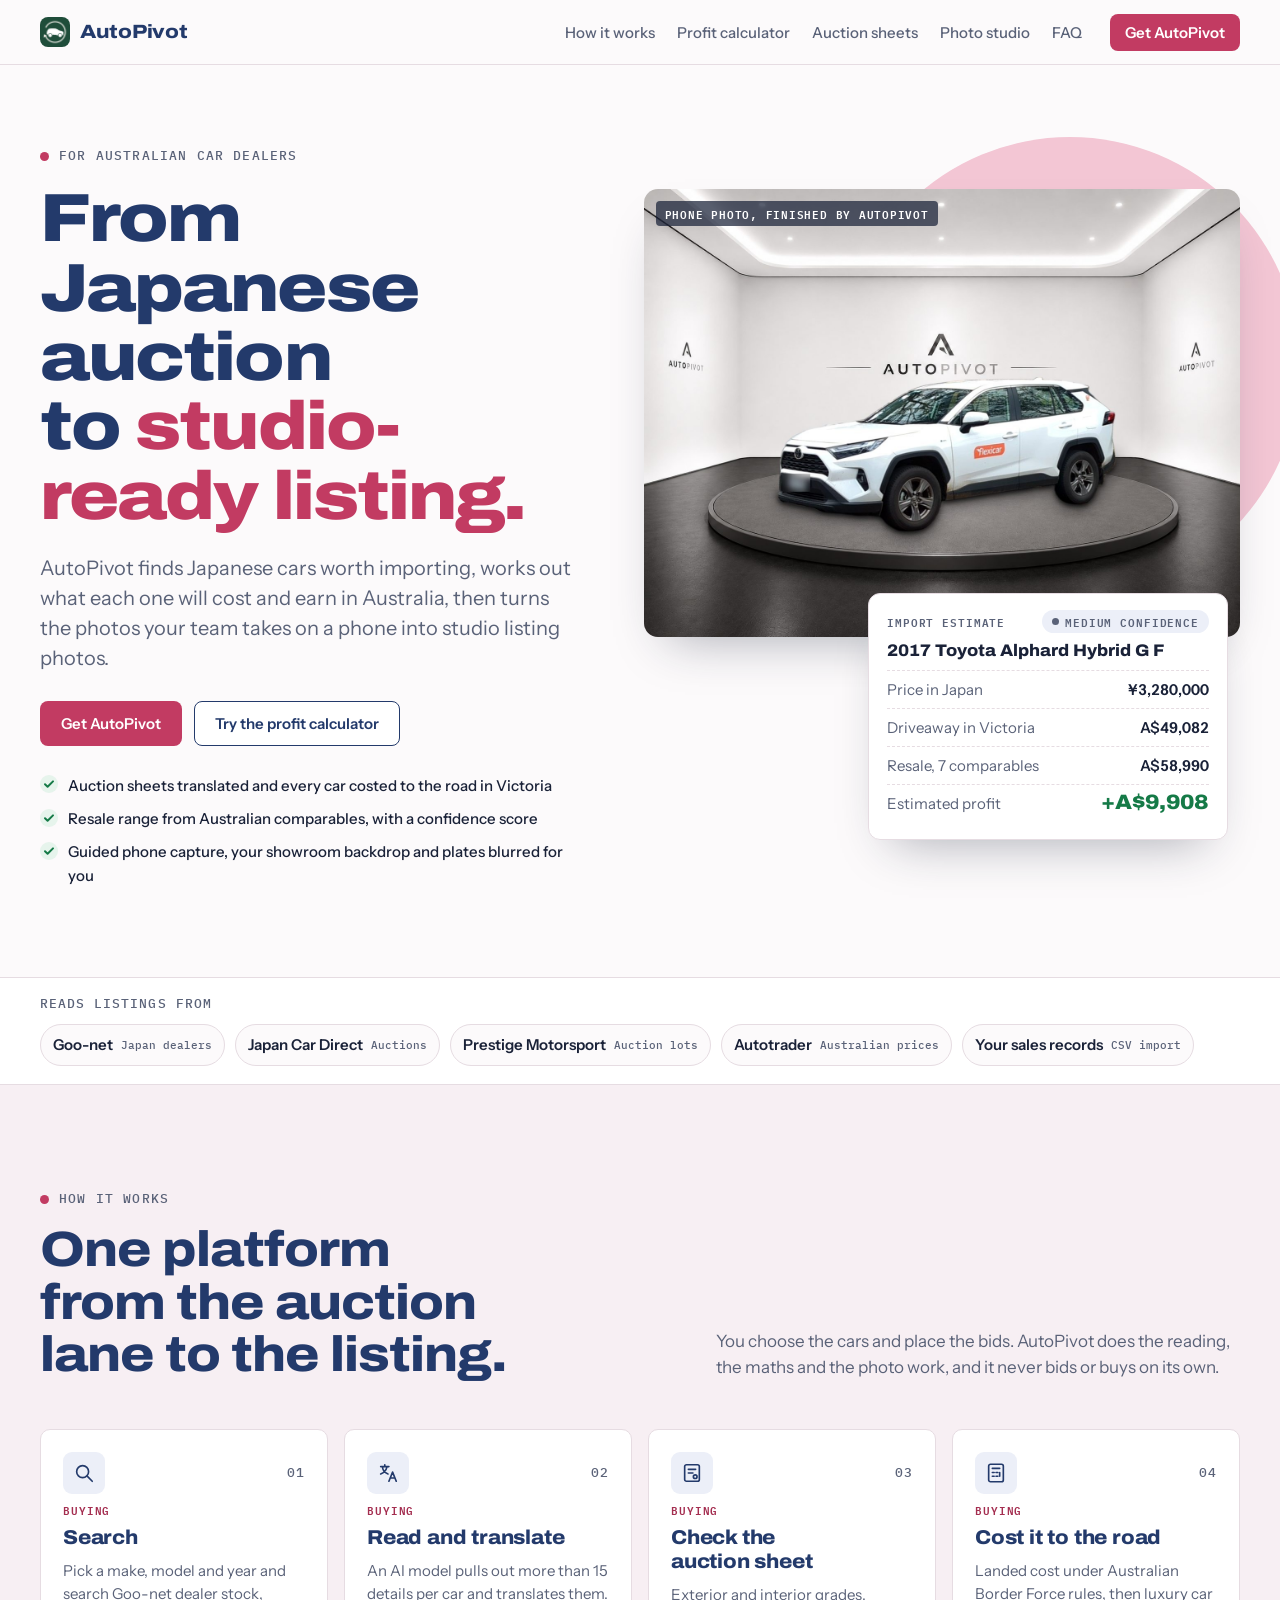
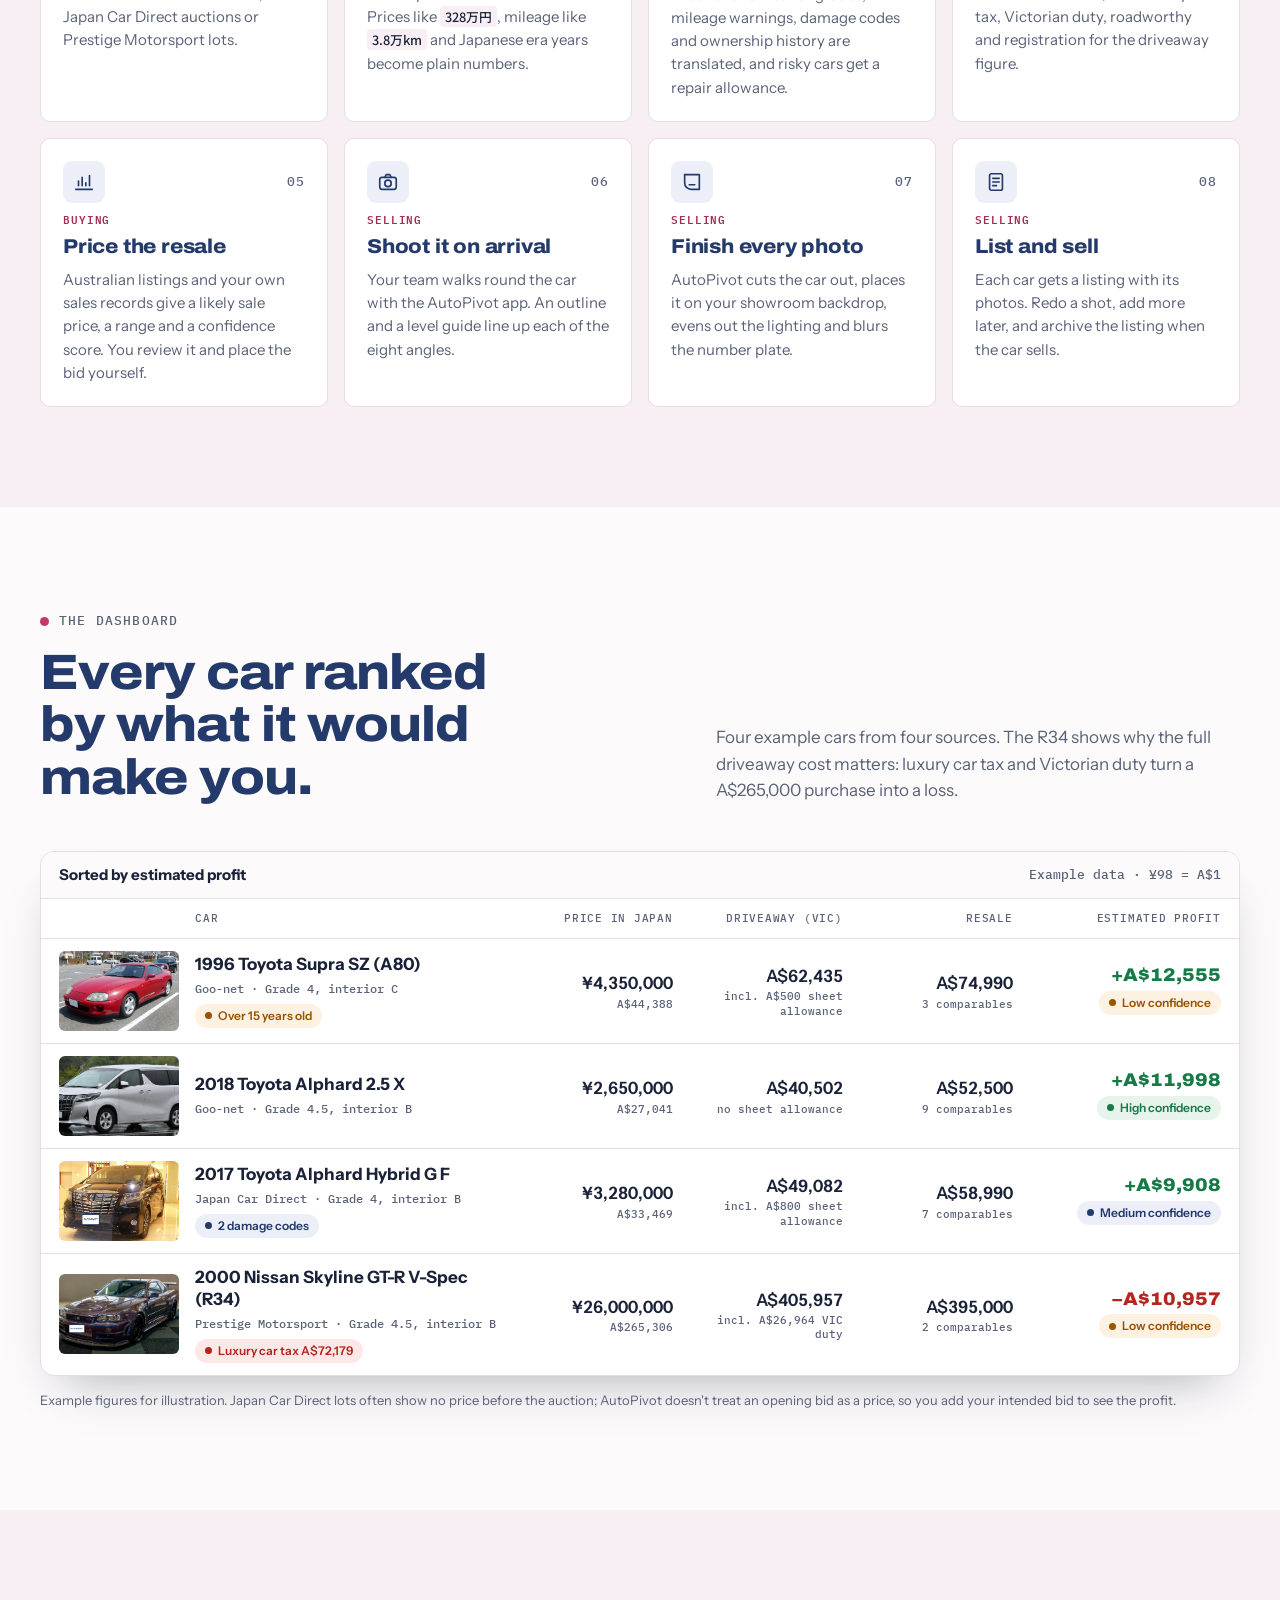
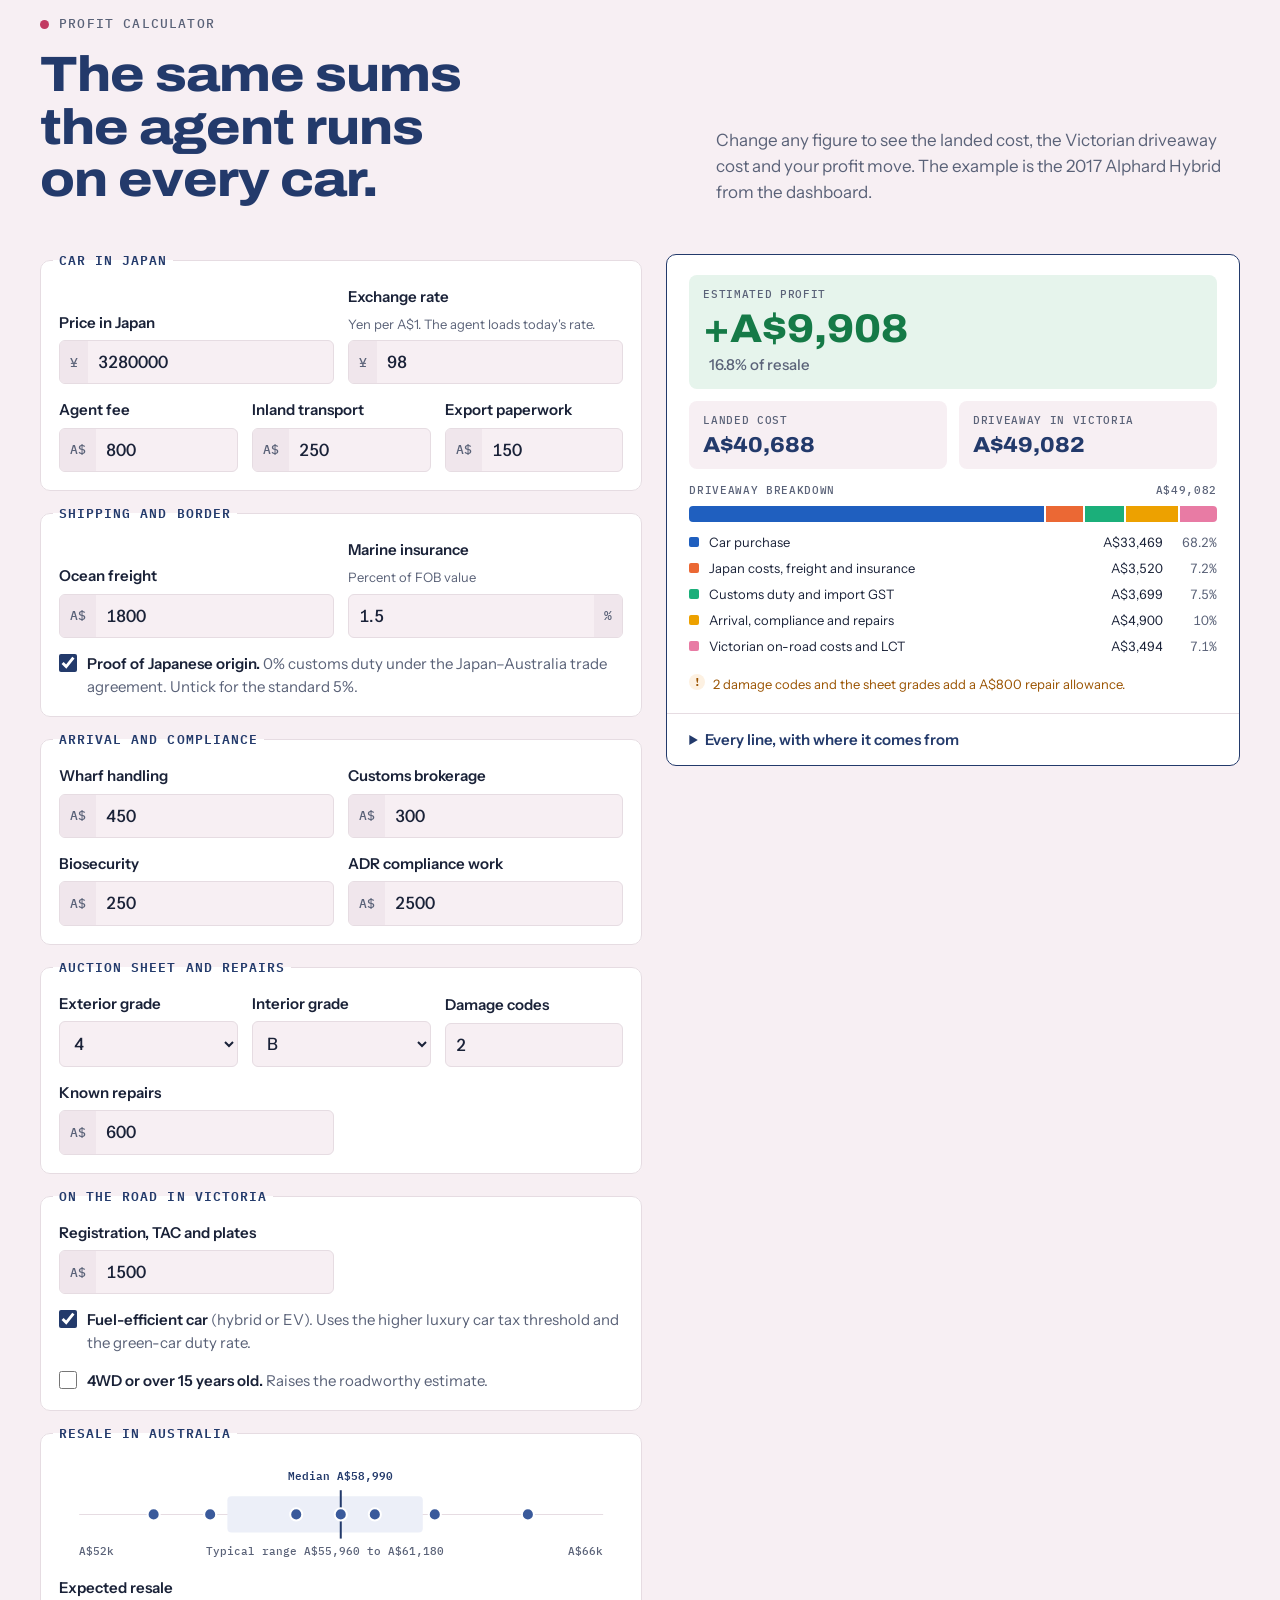
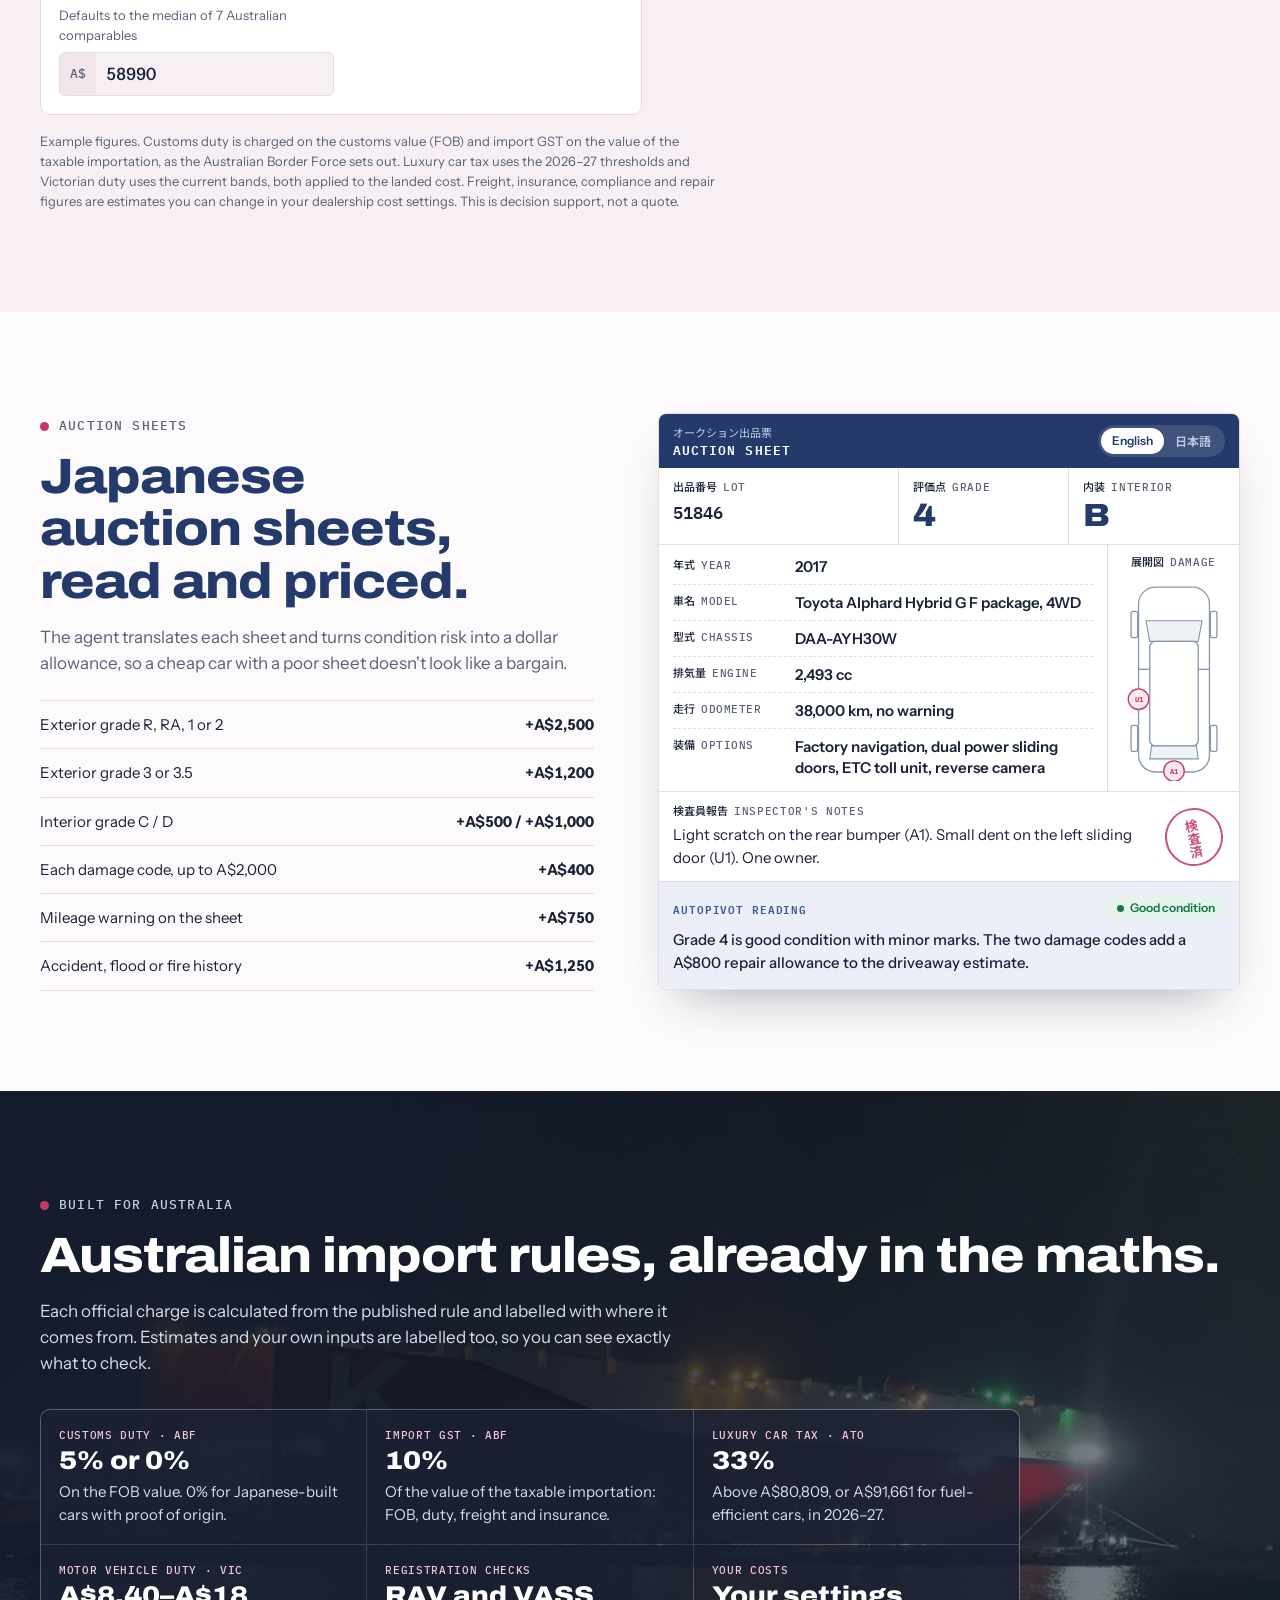
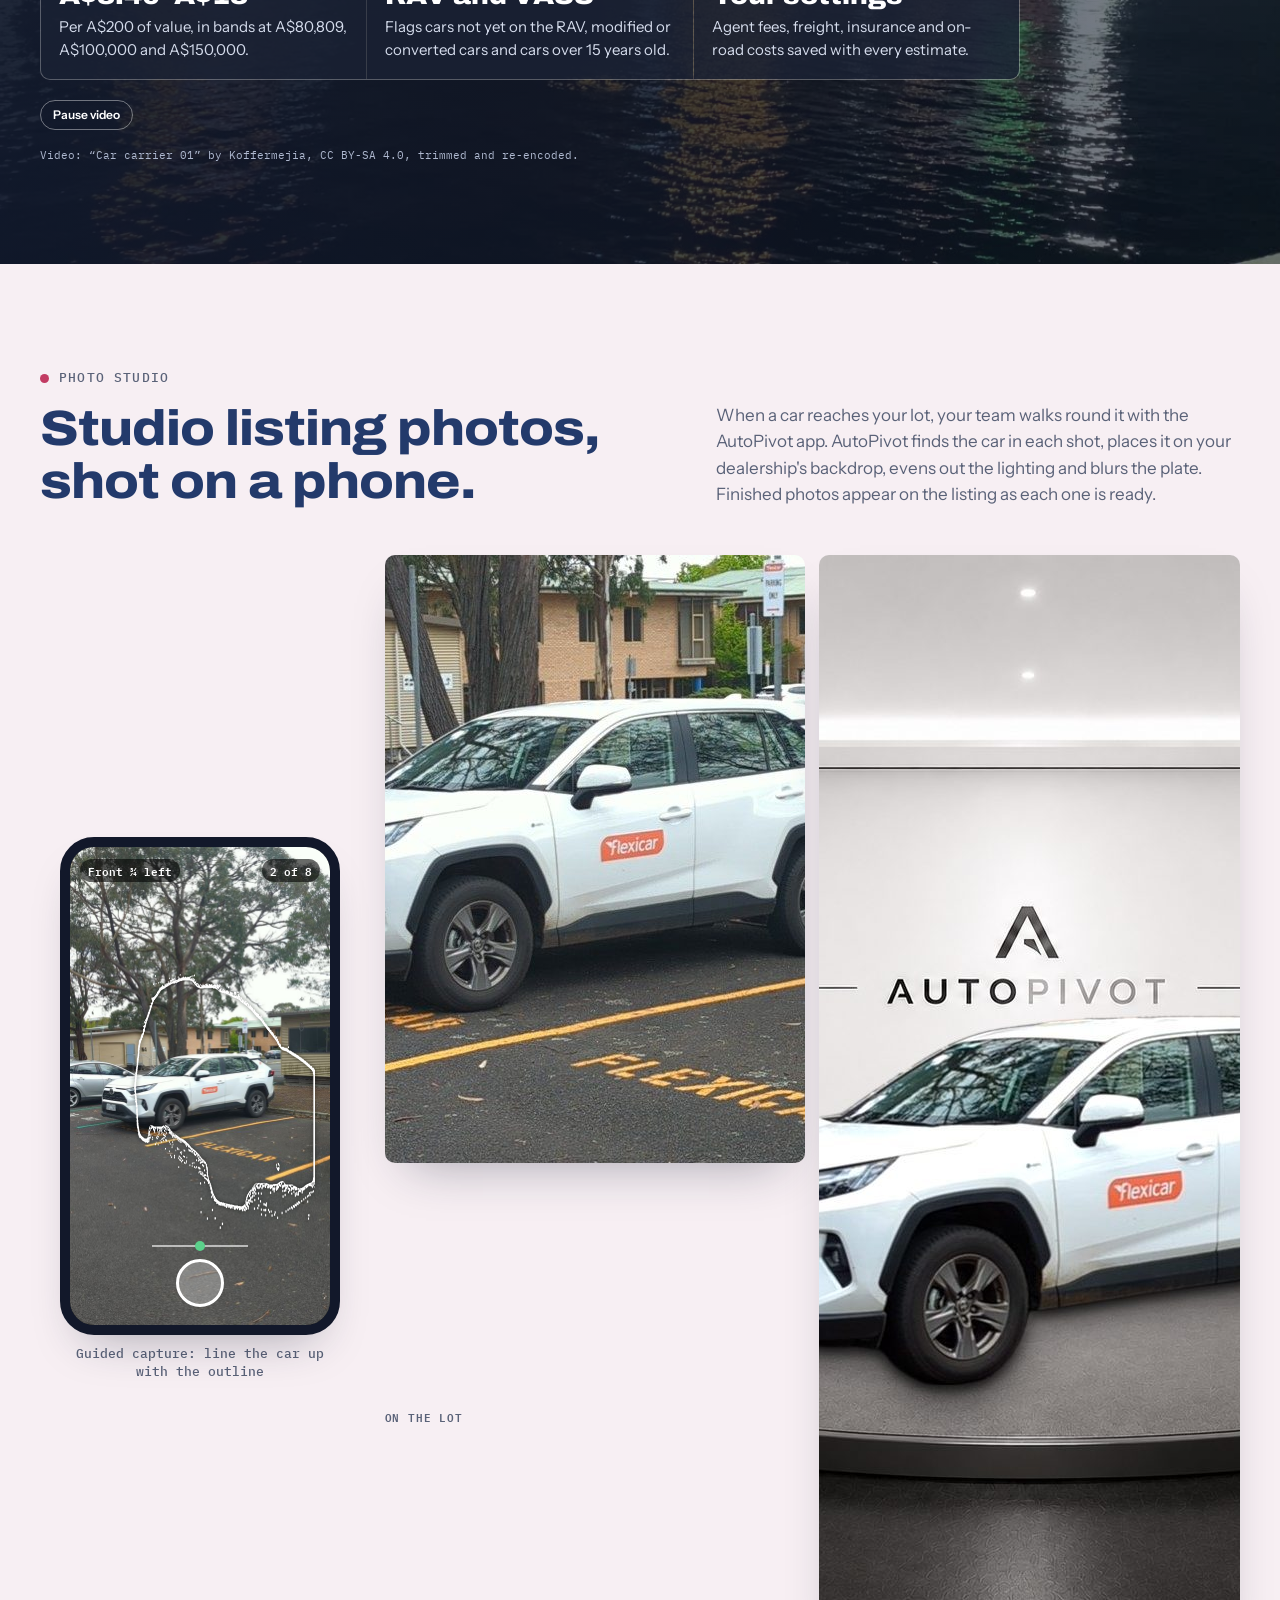
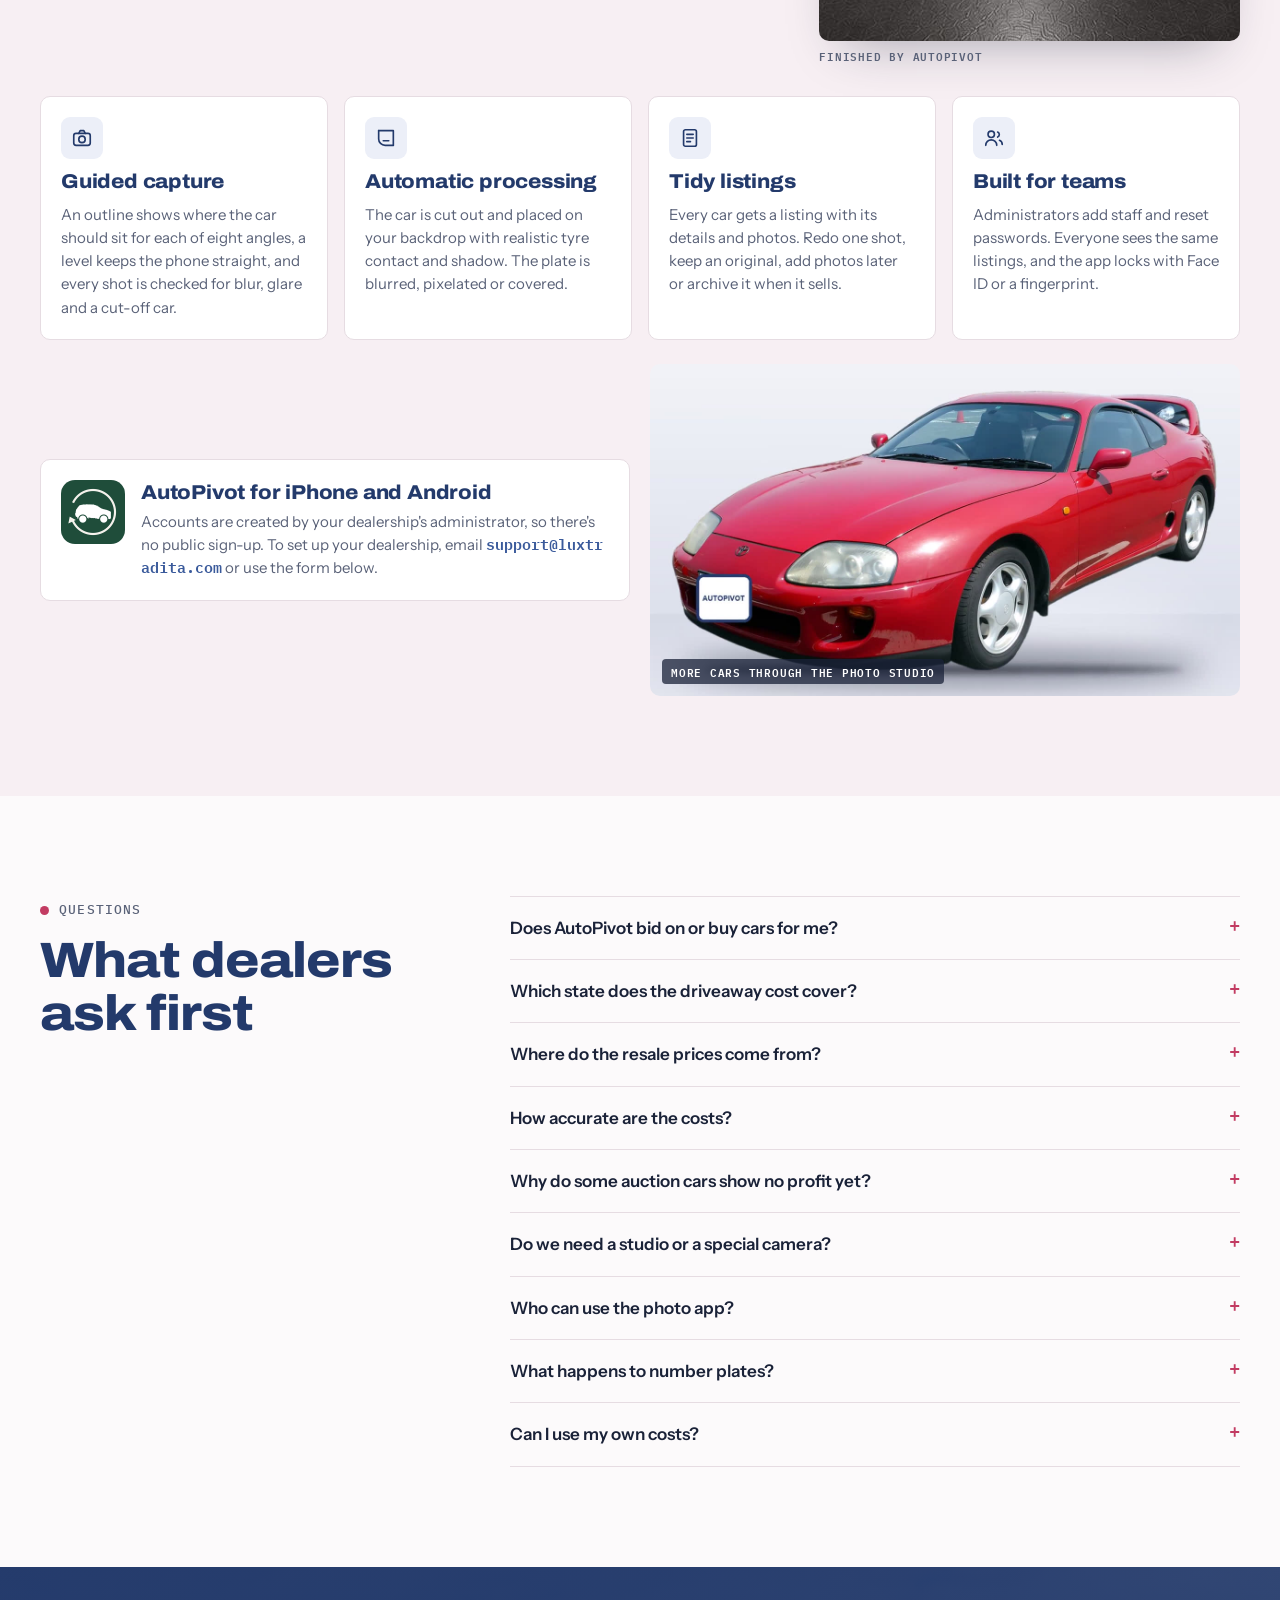
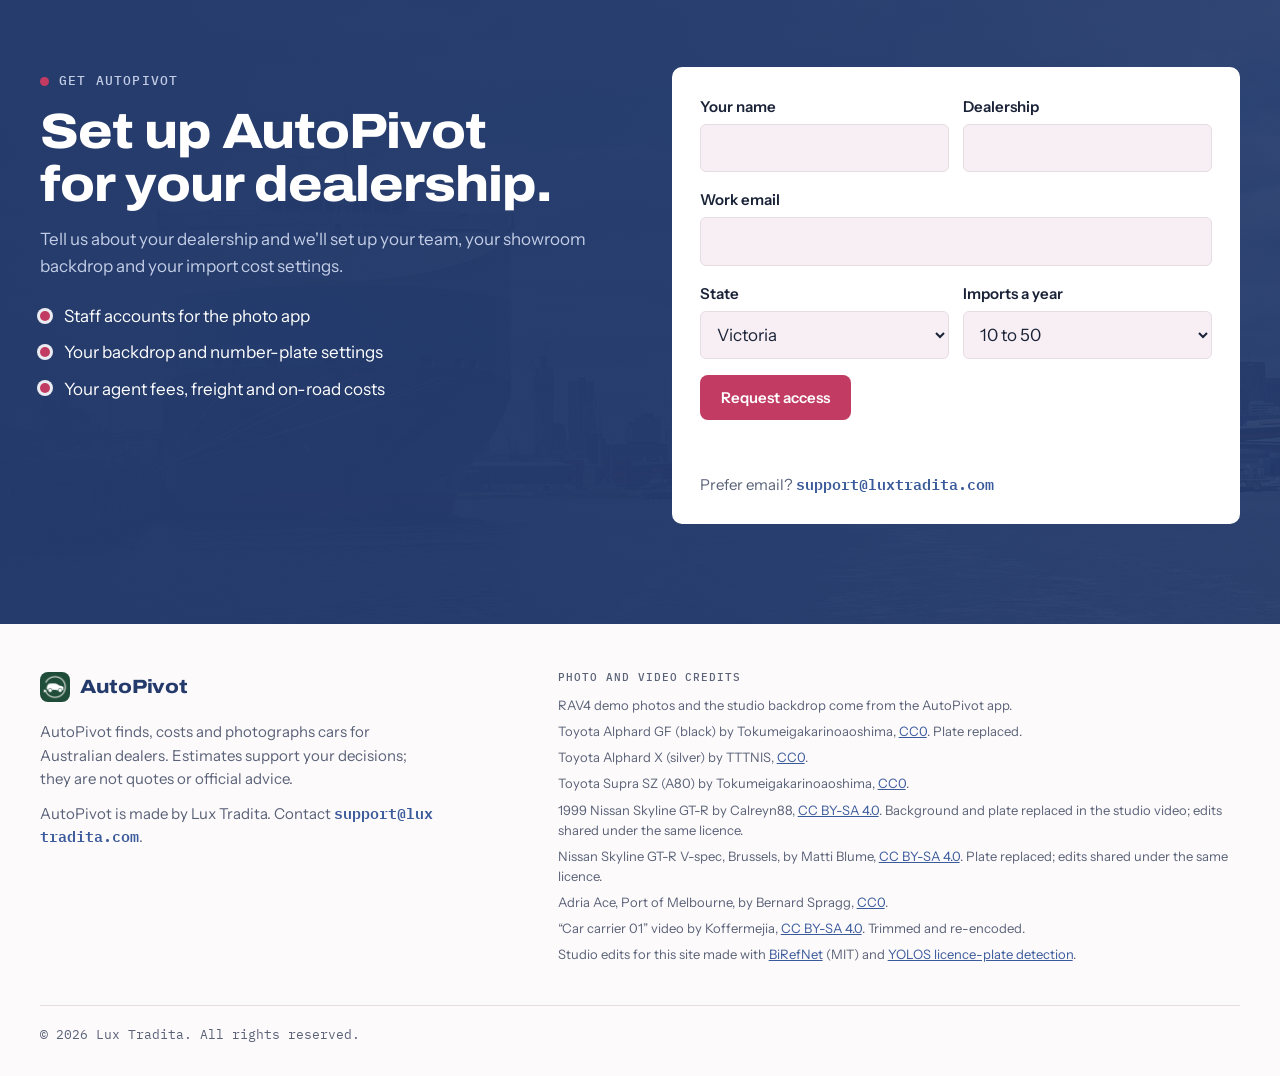
==== index.html @ c10f7afd "Keep the hero deal card off the studio photo's car Co-Authored-By: Claude Opus 5.5 <noreply@anthropi" ====
<!doctype html>
<html lang="en">
<head>
<meta charset="utf-8">
<meta name="viewport" content="width=device-width, initial-scale=1, viewport-fit=cover">
<title>AutoPivot</title>
<meta property="og:type" content="website">
<meta property="og:title" content="AutoPivot">
<meta property="og:description" content="AutoPivot finds Japanese cars worth importing, costs them to the road in Australia and turns phone photos into studio listing photos for car dealers.">
<meta property="og:image" content="https://theautopivot.com/media/rav4-studio.jpg">
<meta property="og:url" content="https://theautopivot.com/">
<meta name="twitter:card" content="summary_large_image">
<link rel="icon" href="media/favicon-64.png" type="image/png">
<link rel="apple-touch-icon" href="media/autopivot-icon.png">
<meta name="description" content="AutoPivot finds Japanese cars worth importing, costs them to the road in Australia and turns phone photos into studio listing photos for car dealers.">
<link rel="preconnect" href="https://fonts.googleapis.com">
<link rel="preconnect" href="https://fonts.gstatic.com" crossorigin>
<link rel="stylesheet" href="https://fonts.googleapis.com/css2?family=Archivo:wdth,wght@100..125,500..900&family=IBM+Plex+Mono:wght@400;500;600&family=Instrument+Sans:wght@400..700&family=Noto+Sans+JP:wght@400;700&display=swap">
<style>
/* Layout: "Japan listing to Australian profit". Light only, indigo and sakura. Off-white and blush
   bands on a 1200px column. The hero sets a real import on a sakura sun with its deal card; the
   page then follows the product: sources, pipeline, ranked dashboard, profit calculator, auction
   sheet, Australian rules over real port footage, AI photo preview. */
:root {
  color-scheme: light;
  --bg: #FCFAFB;
  --paper: #F7EFF3;
  --card: #FFFFFF;
  --ink: #1A2238;
  --muted: #5A6278;
  --line: #E6DCE2;
  --primary: #233A6B;
  --primary-2: #3A5A9B;
  --primary-wash: #ECEFF8;
  --accent: #C23B62;
  --accent-dark: #A42E50;
  --accent-wash: #FBE8EE;
  --sun: #F3C6D4;
  --good: #157A47;
  --good-wash: #E6F4EC;
  --bad: #B3261E;
  --bad-wash: #FCE9E7;
  --warn: #9A5300;
  --warn-wash: #FDF1E2;
  --on-primary: #FFFFFF;
  --on-primary-2: #C3CDE6;

  /* Driveaway breakdown series, validated for CVD separation on white */
  --c-car: #1F5FBF;
  --c-ship: #EB6834;
  --c-tax: #1BAF7A;
  --c-arrive: #EDA100;
  --c-road: #E87BA4;

  --f-display: "Archivo", "Helvetica Neue", Arial, sans-serif;
  --f-body: "Instrument Sans", -apple-system, BlinkMacSystemFont, "Segoe UI", Roboto, sans-serif;
  --f-mono: "IBM Plex Mono", ui-monospace, "SF Mono", Menlo, Consolas, monospace;
  --f-jp: "Noto Sans JP", "Hiragino Sans", "Yu Gothic", "Meiryo", sans-serif;

  --s-xs: .8125rem;
  --s-sm: .9375rem;
  --s-md: 1.0625rem;
  --s-lg: 1.25rem;
  --s-2xl: clamp(1.95rem, 1.3rem + 2.6vw, 3.1rem);
  --s-hero: clamp(2.3rem, 1.2rem + 4.2vw, 4.25rem);

  --wrap: 1200px;
  --radius: 10px;
  --shadow: 0 24px 48px -24px rgba(26, 34, 56, .38);
}

*, *::before, *::after { box-sizing: border-box; }
html { scroll-behavior: smooth; -webkit-text-size-adjust: 100%; }
body {
  background: var(--bg);
  color: var(--ink);
  font-family: var(--f-body);
  font-size: var(--s-md);
  line-height: 1.55;
  -webkit-font-smoothing: antialiased;
}
body::before { content: ""; position: fixed; inset: 0 0 auto; height: env(safe-area-inset-top, 0px); z-index: 60; background: var(--bg); }
a { color: inherit; }
img, video { display: block; max-width: 100%; }
:focus-visible { outline: 3px solid var(--primary-2); outline-offset: 3px; border-radius: 4px; }
[lang="ja"] { font-family: var(--f-jp); }
section[id] { scroll-margin-top: 76px; }
.visually-hidden { position: absolute; width: 1px; height: 1px; margin: -1px; padding: 0; overflow: hidden; clip: rect(0 0 0 0); white-space: nowrap; border: 0; }
.num, .tab { font-variant-numeric: tabular-nums; }

.wrap {
  width: 100%;
  max-width: calc(var(--wrap) + 64px);
  margin-inline: auto;
  padding-left: max(16px, env(safe-area-inset-left, 0px));
  padding-right: max(16px, env(safe-area-inset-right, 0px));
}
@media (min-width: 720px) {
  .wrap { padding-left: max(32px, env(safe-area-inset-left, 0px)); padding-right: max(32px, env(safe-area-inset-right, 0px)); }
}
.sec { padding-block: clamp(56px, 8vw, 100px); }
.band-paper { background: var(--paper); }

/* Type */
h1, h2, h3 { font-family: var(--f-display); text-wrap: balance; margin: 0; color: var(--primary); }
h1 { font-weight: 850; font-stretch: 116%; font-size: var(--s-hero); line-height: 1.02; letter-spacing: -.028em; margin-top: 16px; }
h1 .hl { color: var(--accent); }
h2 { font-weight: 800; font-stretch: 112%; font-size: var(--s-2xl); line-height: 1.06; letter-spacing: -.02em; margin-top: 12px; }
h3 { font-weight: 800; font-stretch: 108%; font-size: var(--s-lg); line-height: 1.2; letter-spacing: -.01em; }
.eyebrow { margin: 0; display: inline-flex; align-items: center; gap: 10px; font: 500 var(--s-xs)/1.3 var(--f-mono); letter-spacing: .09em; text-transform: uppercase; color: var(--muted); }
.eyebrow::before { content: ""; width: 9px; height: 9px; border-radius: 50%; background: var(--accent); flex: none; }
.sec-head { display: grid; grid-template-columns: minmax(0, 1.2fr) minmax(0, 1fr); gap: 20px 48px; align-items: end; margin-bottom: clamp(28px, 4vw, 48px); }
.sec-intro { margin: 0; color: var(--muted); max-width: 56ch; }

/* Buttons and pills */
.btn { display: inline-flex; align-items: center; justify-content: center; gap: 8px; font: 600 var(--s-sm)/1 var(--f-body); padding: 14px 20px; border-radius: 8px; border: 1.5px solid transparent; text-decoration: none; cursor: pointer; transition: background-color .15s ease, transform .15s ease; }
.btn:hover { transform: translateY(-1px); }
.btn-accent { background: var(--accent); color: #FFFFFF; }
.btn-accent:hover { background: var(--accent-dark); }
.btn-outline { background: var(--card); color: var(--primary); border-color: var(--primary); }
.btn-outline:hover { background: var(--primary-wash); }
.btn-sm { padding: 10px 14px; }
.pill { display: inline-flex; align-items: center; gap: 6px; font: 600 12px/1 var(--f-body); padding: 6px 10px; border-radius: 999px; white-space: nowrap; }
.pill::before { content: ""; width: 7px; height: 7px; border-radius: 50%; background: currentColor; }
.pill-good { background: var(--good-wash); color: var(--good); }
.pill-warn { background: var(--warn-wash); color: var(--warn); }
.pill-bad { background: var(--bad-wash); color: var(--bad); }
.pill-info { background: var(--primary-wash); color: var(--primary); }
.pill-accent { background: var(--accent); color: #FFFFFF; }
.pill-accent::before { background: #FFFFFF; }
.chip { display: inline-block; font: 500 11px/1 var(--f-mono); letter-spacing: .04em; padding: 4px 6px; border-radius: 4px; white-space: nowrap; }
.chip-rule { background: var(--primary-wash); color: var(--primary); }
.chip-est { background: var(--warn-wash); color: var(--warn); }
.chip-you { background: var(--accent-wash); color: var(--accent-dark); }

/* Header */
.site-head { position: sticky; top: env(safe-area-inset-top, 0px); z-index: 50; background: rgba(252, 250, 251, .94); -webkit-backdrop-filter: blur(10px); backdrop-filter: blur(10px); border-bottom: 1px solid var(--line); }
.head-row { display: flex; align-items: center; gap: 24px; min-height: 64px; }
.brand { display: inline-flex; align-items: center; gap: 10px; font: 800 1.2rem/1 var(--f-display); font-stretch: 115%; letter-spacing: -.015em; text-decoration: none; color: var(--primary); }
.logo { width: 28px; height: 28px; flex: none; }
.head-right { margin-left: auto; display: flex; align-items: center; gap: 28px; }
.nav-links { display: flex; gap: 22px; list-style: none; padding: 0; margin: 0; }
.nav-links a { text-decoration: none; color: var(--muted); font-size: var(--s-sm); font-weight: 500; }
.nav-links a:hover { color: var(--primary); }

/* Hero */
.hero { overflow-x: clip; }
.hero-grid { display: grid; grid-template-columns: minmax(0, .95fr) minmax(0, 1.05fr); gap: clamp(32px, 5vw, 72px); align-items: center; padding-block: clamp(40px, 6vw, 80px) clamp(56px, 7vw, 96px); }
.lede { font-size: var(--s-lg); line-height: 1.5; color: var(--muted); margin: 22px 0 0; max-width: 42ch; }
.cta-row { display: flex; flex-wrap: wrap; gap: 12px; margin-top: 28px; }
.ticks { list-style: none; padding: 0; margin: 28px 0 0; display: grid; gap: 10px; }
.ticks li { display: grid; grid-template-columns: 18px minmax(0, 1fr); gap: 10px; font-size: var(--s-sm); font-weight: 500; }
.ticks li::before {
  content: ""; width: 18px; height: 18px; margin-top: .1em; border-radius: 50%;
  background: var(--good-wash) url("data:image/svg+xml,%3Csvg xmlns='http://www.w3.org/2000/svg' viewBox='0 0 18 18'%3E%3Cpath d='M5 9.3l2.6 2.5L13 6.4' fill='none' stroke='%23157A47' stroke-width='2' stroke-linecap='round' stroke-linejoin='round'/%3E%3C/svg%3E") center / 18px no-repeat;
}
.hero-visual { position: relative; }
.hero-visual::before { content: ""; position: absolute; z-index: 0; width: min(80%, 460px); aspect-ratio: 1 / 1; border-radius: 50%; background: var(--sun); top: -8%; right: -10%; }
.hero-photo { position: relative; z-index: 1; margin: 0; border-radius: 14px; overflow: hidden; box-shadow: var(--shadow); aspect-ratio: 4 / 3; max-width: 100%; }
.hero-photo img { width: 100%; height: 100%; object-fit: cover; }
.hero-photo figcaption { position: absolute; left: 12px; top: 12px; font: 600 11px/1 var(--f-mono); letter-spacing: .07em; text-transform: uppercase; padding: 7px 9px; border-radius: 4px; background: rgba(26, 34, 56, .72); color: #FFFFFF; }
.deal {
  position: relative; z-index: 2; width: min(360px, 92%); margin: -44px 12px 0 auto;
  background: var(--card); border: 1px solid var(--line); border-radius: 12px; box-shadow: var(--shadow);
  padding: 16px 18px; display: grid; gap: 8px;
}
.deal-top { display: flex; justify-content: space-between; align-items: center; gap: 10px; }
.deal-top span { font: 600 11px/1 var(--f-mono); letter-spacing: .08em; text-transform: uppercase; color: var(--muted); }
.deal-name { margin: 0; font: 800 1.05rem/1.25 var(--f-display); font-stretch: 106%; color: var(--ink); }
.deal dl { margin: 0; display: grid; gap: 0; }
.deal dl div { display: flex; justify-content: space-between; gap: 12px; padding: 7px 0; border-top: 1px dashed var(--line); font-size: var(--s-sm); }
.deal dt { color: var(--muted); }
.deal dd { margin: 0; font-weight: 600; font-variant-numeric: tabular-nums; }
.deal .profit dd { color: var(--good); font: 850 1.3rem/1 var(--f-display); font-stretch: 108%; }

/* Sources */
.sources { border-block: 1px solid var(--line); background: var(--card); }
.sources-row { display: flex; flex-wrap: wrap; align-items: center; gap: 12px 28px; padding-block: 18px; }
.sources-row p { margin: 0; font: 500 var(--s-xs)/1.3 var(--f-mono); letter-spacing: .08em; text-transform: uppercase; color: var(--muted); }
.src-list { display: flex; flex-wrap: wrap; gap: 10px; list-style: none; padding: 0; margin: 0; }
.src-list li { display: inline-flex; align-items: center; gap: 8px; font-weight: 600; font-size: var(--s-sm); padding: 8px 12px; border: 1px solid var(--line); border-radius: 999px; background: var(--bg); }
.src-list small { font: 500 11px/1 var(--f-mono); color: var(--muted); }

/* Pipeline */
.steps-grid { list-style: none; padding: 0; margin: 0; display: grid; grid-template-columns: repeat(3, minmax(0, 1fr)); gap: 16px; }
.step { background: var(--card); border: 1px solid var(--line); border-radius: var(--radius); padding: 22px; display: flex; flex-direction: column; gap: 10px; }
.step-top { display: flex; align-items: center; justify-content: space-between; }
.ico { width: 42px; height: 42px; border-radius: 9px; background: var(--primary-wash); color: var(--primary); display: grid; place-items: center; }
.ico svg { width: 22px; height: 22px; fill: none; stroke: currentColor; stroke-width: 1.8; stroke-linecap: round; stroke-linejoin: round; }
.step-num { font: 500 var(--s-xs)/1 var(--f-mono); color: var(--muted); letter-spacing: .06em; }
.step p { margin: 0; color: var(--muted); font-size: var(--s-sm); }
.step code { font: 500 .85em var(--f-jp); background: var(--paper); padding: 1px 5px; border-radius: 4px; color: var(--ink); }

/* Dashboard preview */
.dash { background: var(--card); border: 1px solid var(--line); border-radius: 14px; box-shadow: var(--shadow); overflow: hidden; }
.dash-bar { display: flex; flex-wrap: wrap; justify-content: space-between; align-items: center; gap: 10px 16px; padding: 14px 18px; border-bottom: 1px solid var(--line); background: var(--bg); }
.dash-bar b { font: 700 var(--s-sm)/1.2 var(--f-body); }
.dash-bar span { font: 500 var(--s-xs)/1.3 var(--f-mono); color: var(--muted); }
.dash-head, .deal-row { display: grid; grid-template-columns: 120px minmax(0, 1.6fr) repeat(3, minmax(0, .8fr)) minmax(0, 1fr); gap: 16px; align-items: center; padding: 12px 18px; }
.dash-head { font: 500 11px/1.3 var(--f-mono); letter-spacing: .07em; text-transform: uppercase; color: var(--muted); border-bottom: 1px solid var(--line); }
.dash-head > :nth-child(n+3), .deal-row .v { text-align: right; }
.deal-row { border-bottom: 1px solid var(--line); }
.deal-row:last-child { border-bottom: 0; }
.thumb { width: 120px; aspect-ratio: 3 / 2; border-radius: 6px; overflow: hidden; background: var(--paper); }
.thumb img { width: 100%; height: 100%; object-fit: cover; }
.car-name { font-weight: 700; line-height: 1.3; }
.car-meta { display: flex; flex-wrap: wrap; gap: 6px; margin-top: 6px; font: 500 12px/1.4 var(--f-mono); color: var(--muted); align-items: center; }
.deal-row .v { font-weight: 600; font-variant-numeric: tabular-nums; }
.deal-row .v small { display: block; font: 500 11px/1.3 var(--f-mono); color: var(--muted); }
.deal-row .profit-cell { display: grid; justify-items: end; gap: 6px; }
.profit-val { font: 850 1.15rem/1 var(--f-display); font-stretch: 106%; font-variant-numeric: tabular-nums; }
.profit-val.up { color: var(--good); }
.profit-val.down { color: var(--bad); }
.dash-note { margin: 14px 0 0; font-size: var(--s-xs); color: var(--muted); }

/* Calculator */
.calc { display: grid; grid-template-columns: minmax(0, 1.05fr) minmax(0, 1fr); gap: 24px; align-items: start; }
.calc-form { display: grid; gap: 16px; }
fieldset { margin: 0; padding: 18px; border: 1px solid var(--line); border-radius: var(--radius); background: var(--card); min-width: 0; }
legend { padding: 0 6px; margin-left: -6px; font: 600 var(--s-xs)/1 var(--f-mono); letter-spacing: .08em; text-transform: uppercase; color: var(--primary); }
.grid-2 { display: grid; grid-template-columns: repeat(2, minmax(0, 1fr)); gap: 14px; align-items: end; }
.grid-3 { display: grid; grid-template-columns: repeat(3, minmax(0, 1fr)); gap: 14px; align-items: end; }
.f { display: grid; gap: 6px; font-size: var(--s-sm); font-weight: 600; min-width: 0; }
.f small { font-weight: 400; color: var(--muted); font-size: var(--s-xs); }
.in { display: flex; align-items: stretch; border: 1px solid var(--line); border-radius: 6px; background: var(--paper); overflow: hidden; }
.in:focus-within { border-color: var(--primary-2); box-shadow: 0 0 0 3px rgba(58, 90, 155, .2); }
.in .u { display: grid; place-items: center; padding: 0 10px; font: 500 var(--s-xs)/1 var(--f-mono); color: var(--muted); background: #F0E6EC; white-space: nowrap; }
.in input, .f > select { flex: 1; min-width: 0; width: 100%; font: 500 var(--s-md)/1.2 var(--f-body); font-variant-numeric: tabular-nums; padding: 11px 10px; border: 0; background: transparent; color: var(--ink); }
.in input:focus { outline: none; }
.f > select { border: 1px solid var(--line); border-radius: 6px; background: var(--paper); }
.check { display: flex; gap: 10px; align-items: flex-start; margin-top: 14px; font-size: var(--s-sm); color: var(--muted); }
.check b { color: var(--ink); font-weight: 600; }
.check input { width: 18px; height: 18px; margin: 2px 0 0; accent-color: var(--primary); flex: none; }

.result { position: sticky; top: 88px; background: var(--card); border: 1.5px solid var(--primary); border-radius: var(--radius); overflow: hidden; }
.result-head { padding: 20px 22px 18px; display: grid; gap: 14px; }
.kv { display: grid; grid-template-columns: repeat(2, minmax(0, 1fr)); gap: 12px; }
.kv div { background: var(--paper); border-radius: 8px; padding: 12px 14px; }
.kv span { display: block; font: 500 11px/1.3 var(--f-mono); letter-spacing: .06em; text-transform: uppercase; color: var(--muted); }
.kv b { display: block; margin-top: 6px; font: 800 1.35rem/1.1 var(--f-display); font-stretch: 108%; color: var(--primary); font-variant-numeric: tabular-nums; }
.kv .big { grid-column: 1 / -1; background: var(--good-wash); }
.kv .big b { font-size: clamp(1.9rem, 1.5rem + 1.5vw, 2.5rem); color: var(--good); }
.kv .big.loss { background: var(--bad-wash); }
.kv .big.loss b { color: var(--bad); }
.kv .big small { font: 500 var(--s-sm)/1.3 var(--f-body); color: var(--muted); margin-left: 6px; }
.bar-wrap { position: relative; }
.bar-label { display: flex; justify-content: space-between; font: 500 11px/1.3 var(--f-mono); letter-spacing: .06em; text-transform: uppercase; color: var(--muted); margin-bottom: 8px; }
.bar { display: flex; gap: 2px; height: 16px; }
.seg { height: 100%; min-width: 0; transition: flex-basis .35s ease; }
.seg:first-child { border-radius: 4px 0 0 4px; }
.seg:last-of-type { border-radius: 0 4px 4px 0; }
.seg[data-k="car"] { background: var(--c-car); }
.seg[data-k="ship"] { background: var(--c-ship); }
.seg[data-k="tax"] { background: var(--c-tax); }
.seg[data-k="arrive"] { background: var(--c-arrive); }
.seg[data-k="road"] { background: var(--c-road); }
.legend { list-style: none; padding: 0; margin: 10px 0 0; display: grid; gap: 6px; font-size: var(--s-xs); }
.legend li { display: grid; grid-template-columns: 12px minmax(0, 1fr) auto auto; gap: 8px; align-items: center; font-variant-numeric: tabular-nums; }
.legend li span:nth-child(4) { color: var(--muted); width: 46px; text-align: right; }
.sw { width: 10px; height: 10px; border-radius: 2px; }
.tip { position: absolute; bottom: calc(100% + 8px); transform: translateX(-50%); background: var(--ink); color: #FFFFFF; font: 500 12px/1.35 var(--f-body); padding: 7px 9px; border-radius: 6px; white-space: nowrap; pointer-events: none; font-variant-numeric: tabular-nums; z-index: 3; }
details.lines { border-top: 1px solid var(--line); }
details.lines summary { cursor: pointer; padding: 14px 22px; font-weight: 600; font-size: var(--s-sm); color: var(--primary); }
.lines table { width: 100%; border-collapse: collapse; font-size: var(--s-sm); font-variant-numeric: tabular-nums; }
.lines td, .lines th { padding: 8px 22px; border-top: 1px solid var(--line); text-align: left; font-weight: 400; vertical-align: middle; }
.lines td:last-child, .lines th:last-child { text-align: right; white-space: nowrap; }
.lines tr.sub th, .lines tr.sub td { font-weight: 700; background: var(--paper); }
.lines td .chip { margin-left: 6px; }
.calc-note { margin: 16px 0 0; font-size: var(--s-xs); color: var(--muted); max-width: 76ch; }
.warns { list-style: none; margin: 0; padding: 0 22px 18px; display: grid; gap: 6px; font-size: var(--s-xs); }
.warns li { display: grid; grid-template-columns: 16px minmax(0, 1fr); gap: 8px; color: var(--warn); }
.warns li::before { content: "!"; display: grid; place-items: center; width: 16px; height: 16px; border-radius: 50%; background: var(--warn-wash); font: 700 11px/1 var(--f-mono); }

/* Comparables strip */
.comps { position: relative; margin-top: 4px; }
.comps svg { width: 100%; height: auto; overflow: visible; }
.comps .axis { stroke: var(--line); stroke-width: 1; }
.comps .band { fill: var(--primary-wash); }
.comps .med { stroke: var(--primary); stroke-width: 2; }
.comps .dot { fill: var(--primary-2); stroke: var(--card); stroke-width: 2; cursor: default; }
.comps .dot:hover { fill: var(--accent); }
.comps text { font: 500 11px var(--f-mono); fill: var(--muted); }
.comps text.strong { fill: var(--primary); font-weight: 600; }

/* Auction sheet */
.sheet-wrap { display: grid; grid-template-columns: minmax(0, 1fr) minmax(0, 1.05fr); gap: clamp(28px, 5vw, 64px); align-items: center; }
.risk-list { list-style: none; padding: 0; margin: 24px 0 0; display: grid; gap: 0; border-top: 1px solid var(--line); }
.risk-list li { display: flex; justify-content: space-between; gap: 16px; padding: 12px 0; border-bottom: 1px solid var(--line); font-size: var(--s-sm); }
.risk-list b { font-variant-numeric: tabular-nums; white-space: nowrap; }
.sheet { position: relative; background: #FFFFFF; border: 1px solid var(--line); border-radius: 8px; box-shadow: var(--shadow); overflow: hidden; font-size: var(--s-sm); }
.sheet-bar { display: flex; align-items: center; justify-content: space-between; gap: 12px; padding: 10px 14px; background: var(--primary); color: var(--on-primary); }
.sheet-title { display: grid; gap: 2px; }
.sheet-title [lang="ja"] { font-size: 11px; color: var(--on-primary-2); }
.sheet-title b { font: 600 var(--s-xs)/1.2 var(--f-mono); letter-spacing: .08em; text-transform: uppercase; }
.lang-toggle { display: inline-flex; padding: 3px; border-radius: 999px; background: rgba(255, 255, 255, .12); }
.lang-toggle button { font: 600 12px/1 var(--f-body); padding: 7px 11px; border-radius: 999px; border: 0; background: transparent; color: var(--on-primary-2); cursor: pointer; }
.lang-toggle button[lang="ja"] { font-family: var(--f-jp); }
.lang-toggle button[aria-pressed="true"] { background: #FFFFFF; color: var(--primary); }
.sheet[data-lang="en"] .jp, .sheet[data-lang="ja"] .en { display: none; }
.sheet-top { display: grid; grid-template-columns: minmax(0, 1.4fr) repeat(2, minmax(0, 1fr)); border-bottom: 1px solid var(--line); }
.sheet-top > div { padding: 12px 14px; }
.sheet-top > div + div { border-left: 1px solid var(--line); }
.lbl { display: flex; gap: 6px; align-items: baseline; font: 500 11px/1.2 var(--f-mono); letter-spacing: .06em; text-transform: uppercase; color: var(--muted); }
.lbl [lang="ja"] { font-size: 11px; letter-spacing: 0; text-transform: none; color: var(--ink); }
.big-v { display: block; margin-top: 6px; font: 850 2rem/1 var(--f-display); font-stretch: 112%; color: var(--primary); }
.lot { display: block; margin-top: 8px; font: 600 1.05rem/1.2 var(--f-mono); color: var(--ink); }
.sheet-body { display: grid; grid-template-columns: minmax(0, 1fr) 132px; border-bottom: 1px solid var(--line); }
.fields { margin: 0; padding: 4px 14px; }
.fields > div { display: grid; grid-template-columns: 112px minmax(0, 1fr); gap: 10px; padding: 7px 0; border-bottom: 1px dashed var(--line); }
.fields > div:last-child { border-bottom: 0; }
.fields dt { font: 500 11px/1.5 var(--f-mono); letter-spacing: .05em; text-transform: uppercase; color: var(--muted); }
.fields dt [lang="ja"] { margin-right: 6px; font-size: 11px; color: var(--ink); text-transform: none; letter-spacing: 0; }
.fields dd { margin: 0; font-weight: 600; line-height: 1.4; }
.damage { border-left: 1px solid var(--line); padding: 10px 8px; display: grid; align-content: start; gap: 6px; }
.damage svg { width: 100%; max-width: 112px; height: auto; margin-inline: auto; }
.damage .lbl { justify-content: center; }
.dmg-body { fill: none; stroke: #8796A9; stroke-width: 1.4; }
.dmg-glass { fill: #EEF2F7; stroke: #8796A9; stroke-width: 1.2; }
.dmg-mark { fill: var(--accent-wash); stroke: var(--accent); stroke-width: 1.4; }
.dmg-txt { font: 700 8px var(--f-mono); fill: var(--accent); text-anchor: middle; dominant-baseline: central; }
.notes { position: relative; padding: 12px 88px 12px 14px; border-bottom: 1px solid var(--line); min-height: 86px; }
.notes p { margin: 6px 0 0; line-height: 1.5; }
.hanko { position: absolute; right: 16px; top: 50%; margin-top: -29px; width: 58px; height: 58px; border: 2.5px solid var(--accent); border-radius: 50%; color: var(--accent); display: grid; place-items: center; font: 700 13px/1 var(--f-jp); writing-mode: vertical-rl; letter-spacing: .05em; transform: rotate(-12deg); opacity: .88; pointer-events: none; }
.verdict { padding: 14px; background: var(--primary-wash); display: grid; gap: 8px; }
.verdict-head { display: flex; justify-content: space-between; align-items: center; gap: 10px; flex-wrap: wrap; }
.agent-tag { font: 600 11px/1 var(--f-mono); letter-spacing: .08em; text-transform: uppercase; color: var(--primary-2); }
.verdict p { margin: 0; font-weight: 500; }

/* Rules band with video */
.rules { position: relative; overflow: hidden; background: #10182B; color: #FFFFFF; }
.rules video, .rules .poster { position: absolute; inset: 0; width: 100%; height: 100%; object-fit: cover; opacity: .55; }
.rules::after { content: ""; position: absolute; inset: 0; background: linear-gradient(90deg, rgba(16, 24, 43, .92) 0%, rgba(16, 24, 43, .72) 55%, rgba(16, 24, 43, .35) 100%); }
.rules .wrap { position: relative; z-index: 1; }
.rules h2 { color: #FFFFFF; }
.rules .eyebrow { color: var(--on-primary-2); }
.rules .sec-intro { color: #D5DCEC; }
.rule-grid { list-style: none; padding: 0; margin: 32px 0 0; display: grid; grid-template-columns: repeat(3, minmax(0, 1fr)); gap: 1px; background: rgba(255, 255, 255, .16); border: 1px solid rgba(255, 255, 255, .16); border-radius: var(--radius); overflow: hidden; max-width: 980px; }
.rule-grid li { background: rgba(16, 24, 43, .78); padding: 18px; display: grid; gap: 6px; align-content: start; }
.rule-grid b { font: 850 1.6rem/1 var(--f-display); font-stretch: 110%; color: #FFFFFF; font-variant-numeric: tabular-nums; }
.rule-grid span { font-size: var(--s-sm); color: #D5DCEC; }
.rule-grid small { font: 500 11px/1.3 var(--f-mono); letter-spacing: .06em; text-transform: uppercase; color: var(--sun); }
.video-credit { position: relative; z-index: 1; margin: 18px 0 0; font: 400 11px/1.4 var(--f-mono); color: #AEB8CF; }
.video-toggle { margin-top: 20px; font: 600 12px/1 var(--f-body); padding: 8px 12px; border-radius: 999px; border: 1px solid rgba(255, 255, 255, .4); background: transparent; color: #FFFFFF; cursor: pointer; }

/* AI photos */
.photos { display: grid; grid-template-columns: minmax(0, .85fr) minmax(0, 1.15fr); gap: clamp(28px, 5vw, 64px); align-items: center; }
.photo-stack { display: grid; gap: 14px; }
.ba { --pos: 50%; position: relative; aspect-ratio: 3 / 2; max-width: 100%; border-radius: var(--radius); overflow: hidden; box-shadow: var(--shadow); background: var(--line); user-select: none; }
.ba img { position: absolute; inset: 0; width: 100%; height: 100%; object-fit: cover; }
.ba .before { clip-path: inset(0 calc(100% - var(--pos)) 0 0); }
.ba-line { position: absolute; top: 0; bottom: 0; left: var(--pos); width: 2px; margin-left: -1px; background: #FFFFFF; pointer-events: none; }
.ba-knob { position: absolute; top: 50%; left: var(--pos); width: 40px; height: 40px; margin: -20px 0 0 -20px; border-radius: 50%; background: #FFFFFF; box-shadow: 0 4px 12px rgba(26, 34, 56, .3); display: grid; place-items: center; pointer-events: none; color: var(--primary); }
.ba-knob svg { width: 20px; height: 20px; fill: none; stroke: currentColor; stroke-width: 2; stroke-linecap: round; stroke-linejoin: round; }
.ba input { position: absolute; inset: 0; width: 100%; height: 100%; opacity: 0; cursor: ew-resize; margin: 0; }
.ba input:focus-visible ~ .ba-knob { outline: 3px solid var(--primary-2); outline-offset: 2px; }
.ba-tag { position: absolute; top: 12px; z-index: 2; font: 600 11px/1 var(--f-mono); letter-spacing: .07em; text-transform: uppercase; padding: 7px 9px; border-radius: 4px; pointer-events: none; }
.ba-tag.l { left: 12px; background: rgba(26, 34, 56, .75); color: #FFFFFF; }
.ba-tag.r { right: 12px; background: #FFFFFF; color: var(--primary); }
.reel { position: relative; border-radius: var(--radius); overflow: hidden; aspect-ratio: 16 / 9; max-width: 100%; background: var(--line); }
.reel video { width: 100%; height: 100%; object-fit: cover; }
.reel span { position: absolute; left: 12px; bottom: 12px; font: 600 11px/1 var(--f-mono); letter-spacing: .07em; text-transform: uppercase; padding: 7px 9px; border-radius: 4px; background: rgba(26, 34, 56, .75); color: #FFFFFF; }
.models { margin: 20px 0 0; padding: 14px 16px; border: 1px dashed var(--line); border-radius: 8px; font-size: var(--s-xs); color: var(--muted); background: var(--card); }
.models b { color: var(--ink); }

/* FAQ */
.faq { display: grid; grid-template-columns: minmax(0, 1fr) minmax(0, 1.8fr); gap: 24px clamp(32px, 5vw, 72px); align-items: start; }
.faq-list { border-top: 1px solid var(--line); }
.faq details { border-bottom: 1px solid var(--line); }
.faq summary { list-style: none; cursor: pointer; display: flex; justify-content: space-between; gap: 16px; padding: 18px 0; font-weight: 600; }
.faq summary::-webkit-details-marker { display: none; }
.faq summary::after { content: "+"; font: 500 1.2rem/1 var(--f-mono); color: var(--accent); }
.faq details[open] summary::after { content: "\2212"; }
.faq details p { margin: -4px 0 20px; color: var(--muted); max-width: 62ch; }

/* Early access */
.join { position: relative; overflow: hidden; background: var(--primary); color: #FFFFFF; }
.join > img { position: absolute; inset: 0; width: 100%; height: 100%; object-fit: cover; opacity: .28; }
.join::after { content: ""; position: absolute; inset: 0; background: linear-gradient(90deg, rgba(35, 58, 107, .97) 0%, rgba(35, 58, 107, .9) 50%, rgba(35, 58, 107, .75) 100%); }
.join .wrap { position: relative; z-index: 1; }
.join h2 { color: #FFFFFF; }
.join .eyebrow, .join .sec-intro { color: var(--on-primary-2); }
.demo { display: grid; grid-template-columns: minmax(0, 1fr) minmax(0, 1fr); gap: clamp(28px, 5vw, 72px); align-items: start; }
.demo-points { list-style: none; padding: 0; margin: 24px 0 0; display: grid; gap: 10px; }
.demo-points li { display: grid; grid-template-columns: 14px minmax(0, 1fr); gap: 10px; }
.demo-points li::before { content: ""; width: 10px; height: 10px; margin-top: .45em; border-radius: 50%; background: var(--accent); box-shadow: 0 0 0 3px rgba(255, 255, 255, .9); }
.form { background: var(--card); color: var(--ink); border-radius: var(--radius); padding: clamp(20px, 3vw, 28px); display: grid; gap: 16px; }
.form .f input, .form .f select { font: 400 var(--s-md)/1.3 var(--f-body); padding: 12px; border: 1px solid var(--line); border-radius: 6px; background: var(--paper); color: var(--ink); width: 100%; min-width: 0; }
.form .f input:focus-visible, .form .f select:focus-visible { outline-offset: 0; border-color: var(--primary-2); }
.form .btn { justify-self: start; }
.form-status { margin: 0; min-height: 1.4em; font-size: var(--s-sm); color: var(--muted); }

/* Footer */
.site-foot { padding-block: 48px 32px; font-size: var(--s-sm); }
.foot-grid { display: grid; grid-template-columns: minmax(0, 1.4fr) minmax(0, 2fr); gap: 40px; }
.foot-grid p { margin: 12px 0 0; color: var(--muted); max-width: 40ch; }
.foot-grid h4 { margin: 0 0 12px; font: 500 11px/1 var(--f-mono); letter-spacing: .09em; text-transform: uppercase; color: var(--muted); }
.credits { list-style: none; padding: 0; margin: 0; display: grid; gap: 6px; font-size: var(--s-xs); color: var(--muted); }
.credits a { color: var(--primary-2); }
.foot-base { margin: 40px 0 0; padding-top: 20px; border-top: 1px solid var(--line); font: 400 var(--s-xs)/1.4 var(--f-mono); color: var(--muted); }


/* Brand mark and eight-step journey */
.logo-img { width: 30px; height: 30px; border-radius: 8px; flex: none; }
.steps-grid.eight { grid-template-columns: repeat(4, minmax(0, 1fr)); }
.step-phase { font: 600 11px/1 var(--f-mono); letter-spacing: .08em; text-transform: uppercase; color: var(--accent-dark); }

/* Photo studio */
.studio-row { display: grid; grid-template-columns: minmax(0, .6fr) minmax(0, 1.6fr); gap: 24px; align-items: center; }
.phone { margin: 0; justify-self: center; width: 100%; max-width: 280px; display: grid; gap: 10px; }
.phone-screen { position: relative; border: 10px solid #12182A; border-radius: 34px; overflow: hidden; aspect-ratio: 9 / 16; max-width: 100%; background: #000000; box-shadow: var(--shadow); }
.phone-screen .cap { width: 100%; height: 100%; object-fit: cover; }
.phone-screen .sil { position: absolute; left: 6%; width: 88%; top: 47%; transform: translateY(-50%); filter: drop-shadow(0 0 2px rgba(0, 0, 0, .6)); }
.cam-top { position: absolute; top: 12px; left: 10px; right: 10px; display: flex; justify-content: space-between; gap: 6px; }
.cam-chip { font: 600 11px/1 var(--f-mono); padding: 6px 8px; border-radius: 999px; background: rgba(0, 0, 0, .58); color: #FFFFFF; white-space: nowrap; }
.level { position: absolute; left: 50%; bottom: 78px; width: 96px; margin-left: -48px; height: 2px; background: rgba(255, 255, 255, .6); }
.level i { position: absolute; left: 50%; top: -4px; width: 10px; height: 10px; margin-left: -5px; border-radius: 50%; background: #5BD18B; }
.shutter { position: absolute; left: 50%; bottom: 18px; width: 48px; height: 48px; margin-left: -24px; border-radius: 50%; border: 3px solid #FFFFFF; background: rgba(255, 255, 255, .28); }
.phone figcaption { text-align: center; font: 500 var(--s-xs)/1.4 var(--f-mono); color: var(--muted); }
.pair { display: grid; grid-template-columns: repeat(2, minmax(0, 1fr)); gap: 14px; }
.pair figure { margin: 0; display: grid; gap: 8px; }
.pair img { width: 100%; aspect-ratio: 4 / 3; object-fit: cover; border-radius: var(--radius); box-shadow: var(--shadow); }
.pair figcaption { font: 600 11px/1.3 var(--f-mono); letter-spacing: .07em; text-transform: uppercase; color: var(--muted); }
.feat-grid { list-style: none; padding: 0; margin: 32px 0 0; display: grid; grid-template-columns: repeat(4, minmax(0, 1fr)); gap: 16px; }
.feat { background: var(--card); border: 1px solid var(--line); border-radius: var(--radius); padding: 20px; display: grid; gap: 10px; align-content: start; }
.feat p { margin: 0; color: var(--muted); font-size: var(--s-sm); }
.app-row { margin-top: 24px; display: grid; grid-template-columns: minmax(0, 1fr) minmax(0, 1fr); gap: 20px; align-items: center; }
.app-card { display: flex; gap: 16px; align-items: flex-start; background: var(--card); border: 1px solid var(--line); border-radius: var(--radius); padding: 20px; }
.app-card img { width: 64px; height: 64px; border-radius: 14px; flex: none; }
.app-card p { margin: 6px 0 0; color: var(--muted); font-size: var(--s-sm); }
.email { font-family: var(--f-mono); font-weight: 600; color: var(--primary-2); -webkit-user-select: all; user-select: all; word-break: break-all; }
.form-alt { margin: 0; font-size: var(--s-sm); color: var(--muted); }

/* Responsive */
@media (max-width: 1000px) {
  .steps-grid { grid-template-columns: repeat(2, minmax(0, 1fr)); }
  .rule-grid { grid-template-columns: repeat(2, minmax(0, 1fr)); }
  .dash-head { display: none; }
  .deal-row { grid-template-columns: 120px minmax(0, 1fr) minmax(0, 1fr); grid-template-areas: "img name name" "img buy drive" "img resale profit"; row-gap: 8px; }
  .deal-row .thumb { grid-area: img; align-self: start; }
  .deal-row .who { grid-area: name; }
  .deal-row .v-buy { grid-area: buy; }
  .deal-row .v-drive { grid-area: drive; }
  .deal-row .v-resale { grid-area: resale; }
  .deal-row .profit-cell { grid-area: profit; }
  .deal-row .v { text-align: left; }
  .deal-row .profit-cell { justify-items: start; }
  .deal-row .v small::before { content: attr(data-l) " "; }
}
@media (max-width: 900px) {
  .hero-grid, .sec-head, .calc, .photos, .faq, .demo, .sheet-wrap, .foot-grid { grid-template-columns: minmax(0, 1fr); }
  .hero-visual { max-width: 620px; }
  .result { position: static; }
}
@media (max-width: 820px) { .nav-links { display: none; } }
@media (max-width: 640px) {
  .steps-grid, .grid-2, .grid-3, .rule-grid { grid-template-columns: minmax(0, 1fr); }
  .hero-visual { padding-bottom: 0; }
  .deal { position: relative; left: auto; bottom: auto; width: auto; margin-top: -40px; margin-inline: 12px; }
  .hero-visual::before { width: 72%; right: -16%; top: -5%; }
  .deal-row { grid-template-columns: 88px minmax(0, 1fr) minmax(0, 1fr); padding-inline: 14px; gap: 10px; }
  .thumb { width: 88px; }
}
@media (max-width: 520px) {
  .sheet-top { grid-template-columns: repeat(2, minmax(0, 1fr)); }
  .sheet-top > div:first-child { grid-column: 1 / -1; border-bottom: 1px solid var(--line); }
  .sheet-top > div:nth-child(2) { border-left: 0; }
  .sheet-body { grid-template-columns: minmax(0, 1fr) 96px; }
  .fields > div { grid-template-columns: minmax(0, 1fr); gap: 2px; }
  .notes { padding-right: 74px; }
  .hanko { right: 12px; width: 50px; height: 50px; margin-top: -25px; font-size: 12px; }
  .kv { grid-template-columns: minmax(0, 1fr); }
  .lines td, .lines th, .result-head, details.lines summary { padding-inline: 14px; }
  .head-right .btn { padding: 9px 12px; }
}
@media (max-width: 1000px) {
  .steps-grid.eight, .feat-grid { grid-template-columns: repeat(2, minmax(0, 1fr)); }
}
@media (max-width: 900px) {
  .studio-row, .app-row { grid-template-columns: minmax(0, 1fr); }
}
@media (max-width: 640px) {
  .steps-grid.eight, .feat-grid, .pair { grid-template-columns: minmax(0, 1fr); }
}
@media (prefers-reduced-motion: reduce) {
  html { scroll-behavior: auto; }
  *, *::before, *::after { animation-duration: .01ms !important; animation-iteration-count: 1 !important; transition-duration: .01ms !important; }
}

/* Base reset for hosting outside the artifact viewer */
:root { padding-top: env(safe-area-inset-top, 0px); padding-bottom: env(safe-area-inset-bottom, 0px); }
body { margin: 0; }
[hidden] { display: none !important; }
</style>
</head>
<body>

<header class="site-head">
  <div class="wrap head-row">
    <a class="brand" href="#top">
      <img class="logo-img" src="media/autopivot-icon.png" alt="" width="30" height="30">
      <span>AutoPivot</span>
    </a>
    <div class="head-right">
      <nav aria-label="Main">
        <ul class="nav-links">
          <li><a href="#how">How it works</a></li>
          <li><a href="#calculator">Profit calculator</a></li>
          <li><a href="#sheets">Auction sheets</a></li>
          <li><a href="#photos">Photo studio</a></li>
          <li><a href="#faq">FAQ</a></li>
        </ul>
      </nav>
      <a class="btn btn-accent btn-sm" href="#join">Get AutoPivot</a>
    </div>
  </div>
</header>

<main id="top">
  <section class="hero">
    <div class="wrap hero-grid">
      <div>
        <p class="eyebrow">For Australian car dealers</p>
        <h1>From Japanese auction to <span class="hl">studio-ready listing.</span></h1>
        <p class="lede">AutoPivot finds Japanese cars worth importing, works out what each one will cost and earn in Australia, then turns the photos your team takes on a phone into studio listing photos.</p>
        <div class="cta-row">
          <a class="btn btn-accent" href="#join">Get AutoPivot</a>
          <a class="btn btn-outline" href="#calculator">Try the profit calculator</a>
        </div>
        <ul class="ticks">
          <li>Auction sheets translated and every car costed to the road in Victoria</li>
          <li>Resale range from Australian comparables, with a confidence score</li>
          <li>Guided phone capture, your showroom backdrop and plates blurred for you</li>
        </ul>
      </div>
      <div class="hero-visual">
        <figure class="hero-photo">
          <img src="media/rav4-studio.jpg" alt="White Toyota RAV4 on the AutoPivot studio turntable, finished from a phone photo" width="1448" height="1086">
          <figcaption>Phone photo, finished by AutoPivot</figcaption>
        </figure>
        <div class="deal" aria-label="Example deal summary">
          <div class="deal-top"><span>Import estimate</span><span class="pill pill-info">Medium confidence</span></div>
          <p class="deal-name">2017 Toyota Alphard Hybrid G F</p>
          <dl>
            <div><dt>Price in Japan</dt><dd>¥3,280,000</dd></div>
            <div><dt>Driveaway in Victoria</dt><dd>A$49,082</dd></div>
            <div><dt>Resale, 7 comparables</dt><dd>A$58,990</dd></div>
            <div class="profit"><dt>Estimated profit</dt><dd>+A$9,908</dd></div>
          </dl>
        </div>
      </div>
    </div>
  </section>

  <section class="sources" aria-label="Data sources">
    <div class="wrap sources-row">
      <p>Reads listings from</p>
      <ul class="src-list">
        <li>Goo-net <small>Japan dealers</small></li>
        <li>Japan Car Direct <small>Auctions</small></li>
        <li>Prestige Motorsport <small>Auction lots</small></li>
        <li>Autotrader <small>Australian prices</small></li>
        <li>Your sales records <small>CSV import</small></li>
      </ul>
    </div>
  </section>

  <section class="band-paper" id="how" aria-labelledby="how-title">
    <div class="wrap sec">
      <div class="sec-head">
        <div>
          <p class="eyebrow">How it works</p>
          <h2 id="how-title">One platform from the auction lane to the listing.</h2>
        </div>
        <p class="sec-intro">You choose the cars and place the bids. AutoPivot does the reading, the maths and the photo work, and it never bids or buys on its own.</p>
      </div>
      <ol class="steps-grid eight">
        <li class="step">
          <div class="step-top"><span class="ico"><svg viewBox="0 0 24 24" aria-hidden="true"><circle cx="10.5" cy="10.5" r="6.5"/><path d="M15.5 15.5L21 21"/></svg></span><span class="step-num">01</span></div>
          <span class="step-phase">Buying</span>
          <h3>Search</h3>
          <p>Pick a make, model and year and search Goo-net dealer stock, Japan Car Direct auctions or Prestige Motorsport lots.</p>
        </li>
        <li class="step">
          <div class="step-top"><span class="ico"><svg viewBox="0 0 24 24" aria-hidden="true"><path d="M4 5h9M8.5 3v2M6 5c0 4 3 7 6 8M11 5c-1 4-4 7-7 8"/><path d="M13 21l4-10 4 10M14.5 17.5h5"/></svg></span><span class="step-num">02</span></div>
          <span class="step-phase">Buying</span>
          <h3>Read and translate</h3>
          <p>An AI model pulls out more than 15 details per car and translates them. Prices like <code lang="ja">328万円</code>, mileage like <code lang="ja">3.8万km</code> and Japanese era years become plain numbers.</p>
        </li>
        <li class="step">
          <div class="step-top"><span class="ico"><svg viewBox="0 0 24 24" aria-hidden="true"><rect x="4" y="3" width="16" height="18" rx="2"/><path d="M8 8h8M8 12h5"/><circle cx="15.5" cy="16" r="2"/></svg></span><span class="step-num">03</span></div>
          <span class="step-phase">Buying</span>
          <h3>Check the auction sheet</h3>
          <p>Exterior and interior grades, mileage warnings, damage codes and ownership history are translated, and risky cars get a repair allowance.</p>
        </li>
        <li class="step">
          <div class="step-top"><span class="ico"><svg viewBox="0 0 24 24" aria-hidden="true"><rect x="4" y="2.5" width="16" height="19" rx="2"/><path d="M8 7h8M8 11.5h2M12 11.5h2M8 15.5h2M12 15.5h2M16 11.5v4"/></svg></span><span class="step-num">04</span></div>
          <span class="step-phase">Buying</span>
          <h3>Cost it to the road</h3>
          <p>Landed cost under Australian Border Force rules, then luxury car tax, Victorian duty, roadworthy and registration for the driveaway figure.</p>
        </li>
        <li class="step">
          <div class="step-top"><span class="ico"><svg viewBox="0 0 24 24" aria-hidden="true"><path d="M3 20h18"/><path d="M6 16v-5M10 16V7M14 16v-3M18 16V5"/></svg></span><span class="step-num">05</span></div>
          <span class="step-phase">Buying</span>
          <h3>Price the resale</h3>
          <p>Australian listings and your own sales records give a likely sale price, a range and a confidence score. You review it and place the bid yourself.</p>
        </li>
        <li class="step">
          <div class="step-top"><span class="ico"><svg viewBox="0 0 24 24" aria-hidden="true"><rect x="3" y="7" width="18" height="13" rx="2.5"/><circle cx="12" cy="13.5" r="3.5"/><path d="M8.5 7l1.5-3h4l1.5 3"/></svg></span><span class="step-num">06</span></div>
          <span class="step-phase">Selling</span>
          <h3>Shoot it on arrival</h3>
          <p>Your team walks round the car with the AutoPivot app. An outline and a level guide line up each of the eight angles.</p>
        </li>
        <li class="step">
          <div class="step-top"><span class="ico"><svg viewBox="0 0 24 24" aria-hidden="true"><path d="M4 4v9a7 7 0 0 0 7 7h9"/><path d="M4 4h16v16"/><path d="M9 15h6"/></svg></span><span class="step-num">07</span></div>
          <span class="step-phase">Selling</span>
          <h3>Finish every photo</h3>
          <p>AutoPivot cuts the car out, places it on your showroom backdrop, evens out the lighting and blurs the number plate.</p>
        </li>
        <li class="step">
          <div class="step-top"><span class="ico"><svg viewBox="0 0 24 24" aria-hidden="true"><rect x="5" y="3" width="14" height="18" rx="2"/><path d="M8.5 8h7M8.5 12h7M8.5 16h4"/></svg></span><span class="step-num">08</span></div>
          <span class="step-phase">Selling</span>
          <h3>List and sell</h3>
          <p>Each car gets a listing with its photos. Redo a shot, add more later, and archive the listing when the car sells.</p>
        </li>
      </ol>
    </div>
  </section>

  <section id="deals" aria-labelledby="deals-title">
    <div class="wrap sec">
      <div class="sec-head">
        <div>
          <p class="eyebrow">The dashboard</p>
          <h2 id="deals-title">Every car ranked by what it would make you.</h2>
        </div>
        <p class="sec-intro">Four example cars from four sources. The R34 shows why the full driveaway cost matters: luxury car tax and Victorian duty turn a A$265,000 purchase into a loss.</p>
      </div>
      <div class="dash">
        <div class="dash-bar"><b>Sorted by estimated profit</b><span>Example data · ¥98 = A$1</span></div>
        <div class="dash-head" aria-hidden="true"><span></span><span>Car</span><span>Price in Japan</span><span>Driveaway (VIC)</span><span>Resale</span><span>Estimated profit</span></div>
        <div class="deal-row">
          <div class="thumb"><img src="media/supra-before.jpg" alt="Red Toyota Supra in a Japanese car park" loading="lazy" width="1600" height="1198"></div>
          <div class="who"><div class="car-name">1996 Toyota Supra SZ (A80)</div><div class="car-meta">Goo-net · Grade 4, interior C <span class="pill pill-warn">Over 15 years old</span></div></div>
          <div class="v v-buy">¥4,350,000<small data-l="Japan">A$44,388</small></div>
          <div class="v v-drive">A$62,435<small data-l="Driveaway">incl. A$500 sheet allowance</small></div>
          <div class="v v-resale">A$74,990<small data-l="Resale">3 comparables</small></div>
          <div class="profit-cell"><span class="profit-val up">+A$12,555</span><span class="pill pill-warn">Low confidence</span></div>
        </div>
        <div class="deal-row">
          <div class="thumb"><img src="media/alphard-x-before.jpg" alt="Silver Toyota Alphard on a wet road" loading="lazy" width="1600" height="789"></div>
          <div class="who"><div class="car-name">2018 Toyota Alphard 2.5 X</div><div class="car-meta">Goo-net · Grade 4.5, interior B</div></div>
          <div class="v v-buy">¥2,650,000<small data-l="Japan">A$27,041</small></div>
          <div class="v v-drive">A$40,502<small data-l="Driveaway">no sheet allowance</small></div>
          <div class="v v-resale">A$52,500<small data-l="Resale">9 comparables</small></div>
          <div class="profit-cell"><span class="profit-val up">+A$11,998</span><span class="pill pill-good">High confidence</span></div>
        </div>
        <div class="deal-row">
          <div class="thumb"><img src="media/alphard-gf.jpg" alt="Black Toyota Alphard Hybrid in a showroom" loading="lazy" width="1600" height="1200"></div>
          <div class="who"><div class="car-name">2017 Toyota Alphard Hybrid G F</div><div class="car-meta">Japan Car Direct · Grade 4, interior B <span class="pill pill-info">2 damage codes</span></div></div>
          <div class="v v-buy">¥3,280,000<small data-l="Japan">A$33,469</small></div>
          <div class="v v-drive">A$49,082<small data-l="Driveaway">incl. A$800 sheet allowance</small></div>
          <div class="v v-resale">A$58,990<small data-l="Resale">7 comparables</small></div>
          <div class="profit-cell"><span class="profit-val up">+A$9,908</span><span class="pill pill-info">Medium confidence</span></div>
        </div>
        <div class="deal-row">
          <div class="thumb"><img src="media/r34-brussels.jpg" alt="Midnight purple Nissan Skyline GT-R R34 on a showroom floor" loading="lazy" width="1600" height="901"></div>
          <div class="who"><div class="car-name">2000 Nissan Skyline GT-R V-Spec (R34)</div><div class="car-meta">Prestige Motorsport · Grade 4.5, interior B <span class="pill pill-bad">Luxury car tax A$72,179</span></div></div>
          <div class="v v-buy">¥26,000,000<small data-l="Japan">A$265,306</small></div>
          <div class="v v-drive">A$405,957<small data-l="Driveaway">incl. A$26,964 VIC duty</small></div>
          <div class="v v-resale">A$395,000<small data-l="Resale">2 comparables</small></div>
          <div class="profit-cell"><span class="profit-val down">−A$10,957</span><span class="pill pill-warn">Low confidence</span></div>
        </div>
      </div>
      <p class="dash-note">Example figures for illustration. Japan Car Direct lots often show no price before the auction; AutoPivot doesn't treat an opening bid as a price, so you add your intended bid to see the profit.</p>
    </div>
  </section>

  <section class="band-paper" id="calculator" aria-labelledby="calc-title">
    <div class="wrap sec">
      <div class="sec-head">
        <div>
          <p class="eyebrow">Profit calculator</p>
          <h2 id="calc-title">The same sums the agent runs on every car.</h2>
        </div>
        <p class="sec-intro">Change any figure to see the landed cost, the Victorian driveaway cost and your profit move. The example is the 2017 Alphard Hybrid from the dashboard.</p>
      </div>

      <div class="calc">
        <form class="calc-form" id="calc-form" novalidate>
          <fieldset>
            <legend>Car in Japan</legend>
            <div class="grid-2">
              <label class="f" for="c-jpy">Price in Japan
                <span class="in"><span class="u">¥</span><input id="c-jpy" type="number" inputmode="numeric" min="0" step="10000" value="3280000"></span>
              </label>
              <label class="f" for="c-fx">Exchange rate <small>Yen per A$1. The agent loads today's rate.</small>
                <span class="in"><span class="u">¥</span><input id="c-fx" type="number" inputmode="decimal" min="1" step="0.5" value="98"></span>
              </label>
            </div>
            <div class="grid-3" style="margin-top: 14px">
              <label class="f" for="c-agent">Agent fee
                <span class="in"><span class="u">A$</span><input id="c-agent" type="number" inputmode="numeric" min="0" step="50" value="800"></span>
              </label>
              <label class="f" for="c-inland">Inland transport
                <span class="in"><span class="u">A$</span><input id="c-inland" type="number" inputmode="numeric" min="0" step="10" value="250"></span>
              </label>
              <label class="f" for="c-export">Export paperwork
                <span class="in"><span class="u">A$</span><input id="c-export" type="number" inputmode="numeric" min="0" step="10" value="150"></span>
              </label>
            </div>
          </fieldset>
          <fieldset>
            <legend>Shipping and border</legend>
            <div class="grid-2">
              <label class="f" for="c-freight">Ocean freight
                <span class="in"><span class="u">A$</span><input id="c-freight" type="number" inputmode="numeric" min="0" step="50" value="1800"></span>
              </label>
              <label class="f" for="c-ins">Marine insurance <small>Percent of FOB value</small>
                <span class="in"><input id="c-ins" type="number" inputmode="decimal" min="0" max="100" step="0.1" value="1.5"><span class="u">%</span></span>
              </label>
            </div>
            <label class="check" for="c-origin"><input id="c-origin" type="checkbox" checked> <span><b>Proof of Japanese origin.</b> 0% customs duty under the Japan–Australia trade agreement. Untick for the standard 5%.</span></label>
          </fieldset>
          <fieldset>
            <legend>Arrival and compliance</legend>
            <div class="grid-2">
              <label class="f" for="c-wharf">Wharf handling
                <span class="in"><span class="u">A$</span><input id="c-wharf" type="number" inputmode="numeric" min="0" step="10" value="450"></span>
              </label>
              <label class="f" for="c-broker">Customs brokerage
                <span class="in"><span class="u">A$</span><input id="c-broker" type="number" inputmode="numeric" min="0" step="10" value="300"></span>
              </label>
              <label class="f" for="c-bio">Biosecurity
                <span class="in"><span class="u">A$</span><input id="c-bio" type="number" inputmode="numeric" min="0" step="10" value="250"></span>
              </label>
              <label class="f" for="c-adr">ADR compliance work
                <span class="in"><span class="u">A$</span><input id="c-adr" type="number" inputmode="numeric" min="0" step="50" value="2500"></span>
              </label>
            </div>
          </fieldset>
          <fieldset>
            <legend>Auction sheet and repairs</legend>
            <div class="grid-3">
              <label class="f" for="c-grade">Exterior grade
                <select id="c-grade">
                  <option>S</option><option>6</option><option>5</option><option>4.5</option><option selected>4</option><option>3.5</option><option>3</option><option>2</option><option>1</option><option>R</option><option>RA</option>
                </select>
              </label>
              <label class="f" for="c-int">Interior grade
                <select id="c-int"><option>A</option><option selected>B</option><option>C</option><option>D</option></select>
              </label>
              <label class="f" for="c-codes">Damage codes
                <span class="in"><input id="c-codes" type="number" inputmode="numeric" min="0" max="20" step="1" value="2"></span>
              </label>
            </div>
            <div class="grid-2" style="margin-top: 14px">
              <label class="f" for="c-repairs">Known repairs
                <span class="in"><span class="u">A$</span><input id="c-repairs" type="number" inputmode="numeric" min="0" step="50" value="600"></span>
              </label>
            </div>
          </fieldset>
          <fieldset>
            <legend>On the road in Victoria</legend>
            <div class="grid-2">
              <label class="f" for="c-rego">Registration, TAC and plates
                <span class="in"><span class="u">A$</span><input id="c-rego" type="number" inputmode="numeric" min="0" step="10" value="1500"></span>
              </label>
            </div>
            <label class="check" for="c-fe"><input id="c-fe" type="checkbox" checked> <span><b>Fuel-efficient car</b> (hybrid or EV). Uses the higher luxury car tax threshold and the green-car duty rate.</span></label>
            <label class="check" for="c-old"><input id="c-old" type="checkbox"> <span><b>4WD or over 15 years old.</b> Raises the roadworthy estimate.</span></label>
          </fieldset>
          <fieldset>
            <legend>Resale in Australia</legend>
            <div class="comps" id="comps">
              <svg viewBox="0 0 560 96" role="img" aria-label="Seven Australian comparable listings between A$53,990 and A$63,990. Median A$58,990, typical range A$55,960 to A$61,180.">
                <line class="axis" x1="20" y1="52" x2="540" y2="52"/>
                <rect class="band" x="167.1" y="34" width="193.9" height="36" rx="4"/>
                <line class="med" x1="279.6" y1="28" x2="279.6" y2="76"/>
                <text class="strong" x="279.6" y="18" text-anchor="middle">Median A$58,990</text>
                <text x="20" y="92">A$52k</text>
                <text x="540" y="92" text-anchor="end">A$66k</text>
                <text x="264" y="92" text-anchor="middle">Typical range A$55,960 to A$61,180</text>
                <circle class="dot" cx="93.9" cy="52" r="6" data-p="53990"/>
                <circle class="dot" cx="150" cy="52" r="6" data-p="55500"/>
                <circle class="dot" cx="235.4" cy="52" r="6" data-p="57800"/>
                <circle class="dot" cx="279.6" cy="52" r="6" data-p="58990"/>
                <circle class="dot" cx="313.4" cy="52" r="6" data-p="59900"/>
                <circle class="dot" cx="372.9" cy="52" r="6" data-p="61500"/>
                <circle class="dot" cx="465.3" cy="52" r="6" data-p="63990"/>
              </svg>
              <div class="tip" id="comp-tip" hidden></div>
            </div>
            <div class="grid-2" style="margin-top: 10px">
              <label class="f" for="c-resale">Expected resale <small>Defaults to the median of 7 Australian comparables</small>
                <span class="in"><span class="u">A$</span><input id="c-resale" type="number" inputmode="numeric" min="0" step="100" value="58990"></span>
              </label>
            </div>
          </fieldset>
        </form>

        <div class="result" aria-live="polite">
          <div class="result-head">
            <div class="kv">
              <div class="big" id="r-profit-box"><span>Estimated profit</span><b id="r-profit">+A$9,908</b><small id="r-margin">16.8% of resale</small></div>
              <div><span>Landed cost</span><b id="r-landed">A$40,688</b></div>
              <div><span>Driveaway in Victoria</span><b id="r-drive">A$49,082</b></div>
            </div>
            <div class="bar-wrap" id="bar-wrap">
              <div class="bar-label"><span>Driveaway breakdown</span><span id="r-drive-2">A$49,082</span></div>
              <div class="bar" id="bar" aria-hidden="true">
                <span class="seg" data-k="car" style="flex-basis: 68.2%"></span>
                <span class="seg" data-k="ship" style="flex-basis: 7.2%"></span>
                <span class="seg" data-k="tax" style="flex-basis: 7.5%"></span>
                <span class="seg" data-k="arrive" style="flex-basis: 10%"></span>
                <span class="seg" data-k="road" style="flex-basis: 7.1%"></span>
              </div>
              <div class="tip" id="tip" hidden></div>
              <ul class="legend">
                <li><span class="sw" style="background: var(--c-car)"></span><span>Car purchase</span><span id="g-car">A$33,469</span><span id="gp-car">68.2%</span></li>
                <li><span class="sw" style="background: var(--c-ship)"></span><span>Japan costs, freight and insurance</span><span id="g-ship">A$3,520</span><span id="gp-ship">7.2%</span></li>
                <li><span class="sw" style="background: var(--c-tax)"></span><span>Customs duty and import GST</span><span id="g-tax">A$3,699</span><span id="gp-tax">7.5%</span></li>
                <li><span class="sw" style="background: var(--c-arrive)"></span><span>Arrival, compliance and repairs</span><span id="g-arrive">A$4,900</span><span id="gp-arrive">10%</span></li>
                <li><span class="sw" style="background: var(--c-road)"></span><span>Victorian on-road costs and LCT</span><span id="g-road">A$3,494</span><span id="gp-road">7.1%</span></li>
              </ul>
            </div>
          </div>
          <ul class="warns" id="warns"><li>2 damage codes add a A$800 repair allowance.</li></ul>
          <details class="lines">
            <summary>Every line, with where it comes from</summary>
            <table>
              <caption class="visually-hidden">Driveaway cost lines</caption>
              <tbody id="lines"></tbody>
            </table>
          </details>
        </div>
      </div>
      <p class="calc-note">Example figures. Customs duty is charged on the customs value (FOB) and import GST on the value of the taxable importation, as the Australian Border Force sets out. Luxury car tax uses the 2026–27 thresholds and Victorian duty uses the current bands, both applied to the landed cost. Freight, insurance, compliance and repair figures are estimates you can change in your dealership cost settings. This is decision support, not a quote.</p>
    </div>
  </section>

  <section id="sheets" aria-labelledby="sheets-title">
    <div class="wrap sec sheet-wrap">
      <div>
        <p class="eyebrow">Auction sheets</p>
        <h2 id="sheets-title">Japanese auction sheets, read and priced.</h2>
        <p class="sec-intro" style="margin-top: 16px">The agent translates each sheet and turns condition risk into a dollar allowance, so a cheap car with a poor sheet doesn't look like a bargain.</p>
        <ul class="risk-list" aria-label="How condition becomes a repair allowance">
          <li><span>Exterior grade R, RA, 1 or 2</span><b>+A$2,500</b></li>
          <li><span>Exterior grade 3 or 3.5</span><b>+A$1,200</b></li>
          <li><span>Interior grade C / D</span><b>+A$500 / +A$1,000</b></li>
          <li><span>Each damage code, up to A$2,000</span><b>+A$400</b></li>
          <li><span>Mileage warning on the sheet</span><b>+A$750</b></li>
          <li><span>Accident, flood or fire history</span><b>+A$1,250</b></li>
        </ul>
      </div>
      <article class="sheet" id="sheet" data-lang="en" aria-label="Example Japanese auction sheet with English translation">
        <div class="sheet-bar">
          <div class="sheet-title"><span lang="ja">オークション出品票</span><b>Auction sheet</b></div>
          <div class="lang-toggle" role="group" aria-label="Sheet language">
            <button type="button" data-lang="en" aria-pressed="true">English</button>
            <button type="button" data-lang="ja" lang="ja" aria-pressed="false">日本語</button>
          </div>
        </div>
        <div class="sheet-top">
          <div><span class="lbl"><span lang="ja">出品番号</span>Lot</span><span class="lot">51846</span></div>
          <div><span class="lbl"><span lang="ja">評価点</span>Grade</span><span class="big-v">4</span></div>
          <div><span class="lbl"><span lang="ja">内装</span>Interior</span><span class="big-v">B</span></div>
        </div>
        <div class="sheet-body">
          <dl class="fields">
            <div><dt><span lang="ja">年式</span>Year</dt><dd><span class="en">2017</span><span class="jp" lang="ja">H29年</span></dd></div>
            <div><dt><span lang="ja">車名</span>Model</dt><dd><span class="en">Toyota Alphard Hybrid G F package, 4WD</span><span class="jp" lang="ja">トヨタ アルファード ハイブリッド G Fパッケージ 4WD</span></dd></div>
            <div><dt><span lang="ja">型式</span>Chassis</dt><dd>DAA-AYH30W</dd></div>
            <div><dt><span lang="ja">排気量</span>Engine</dt><dd>2,493 cc</dd></div>
            <div><dt><span lang="ja">走行</span>Odometer</dt><dd><span class="en">38,000 km, no warning</span><span class="jp" lang="ja">3.8万km</span></dd></div>
            <div><dt><span lang="ja">装備</span>Options</dt><dd><span class="en">Factory navigation, dual power sliding doors, ETC toll unit, reverse camera</span><span class="jp" lang="ja">純正ナビ・両側パワスラ・ETC・Bカメラ</span></dd></div>
          </dl>
          <div class="damage">
            <span class="lbl"><span lang="ja">展開図</span>Damage</span>
            <svg viewBox="0 0 120 220" role="img" aria-label="Damage map: light scratch on rear bumper, small dent on left sliding door">
              <rect class="dmg-body" x="14" y="38" width="7" height="28" rx="2"/>
              <rect class="dmg-body" x="99" y="38" width="7" height="28" rx="2"/>
              <rect class="dmg-body" x="14" y="160" width="7" height="28" rx="2"/>
              <rect class="dmg-body" x="99" y="160" width="7" height="28" rx="2"/>
              <rect class="dmg-body" x="22" y="12" width="76" height="198" rx="18"/>
              <polygon class="dmg-glass" points="30,48 90,48 86,70 34,70"/>
              <rect class="dmg-body" x="34" y="70" width="52" height="112" rx="6"/>
              <polygon class="dmg-glass" points="36,182 84,182 86,196 34,196"/>
              <line class="dmg-body" x1="22" y1="100" x2="34" y2="100"/>
              <line class="dmg-body" x1="86" y1="100" x2="98" y2="100"/>
              <circle class="dmg-mark" cx="22" cy="132" r="11"/><text class="dmg-txt" x="22" y="132">U1</text>
              <circle class="dmg-mark" cx="60" cy="209" r="11"/><text class="dmg-txt" x="60" y="209">A1</text>
            </svg>
          </div>
        </div>
        <div class="notes">
          <div class="hanko" lang="ja" aria-hidden="true">検査済</div>
          <span class="lbl"><span lang="ja">検査員報告</span>Inspector's notes</span>
          <p><span class="en">Light scratch on the rear bumper (A1). Small dent on the left sliding door (U1). One owner.</span><span class="jp" lang="ja">リアバンパー A1、左スライドドア U1。ワンオーナー。</span></p>
        </div>
        <div class="verdict">
          <div class="verdict-head"><span class="agent-tag">AutoPivot reading</span><span class="pill pill-good">Good condition</span></div>
          <p>Grade 4 is good condition with minor marks. The two damage codes add a A$800 repair allowance to the driveaway estimate.</p>
        </div>
      </article>
    </div>
  </section>

  <section class="rules" aria-labelledby="rules-title">
    <img class="poster" src="media/carrier-poster.jpg" alt="" aria-hidden="true">
    <video id="rules-video" src="media/carrier.mp4" poster="media/carrier-poster.jpg" autoplay muted loop playsinline aria-hidden="true"></video>
    <div class="wrap sec">
      <p class="eyebrow">Built for Australia</p>
      <h2 id="rules-title">Australian import rules, already in the maths.</h2>
      <p class="sec-intro" style="margin-top: 16px; max-width: 60ch">Each official charge is calculated from the published rule and labelled with where it comes from. Estimates and your own inputs are labelled too, so you can see exactly what to check.</p>
      <ul class="rule-grid">
        <li><small>Customs duty · ABF</small><b>5% or 0%</b><span>On the FOB value. 0% for Japanese-built cars with proof of origin.</span></li>
        <li><small>Import GST · ABF</small><b>10%</b><span>Of the value of the taxable importation: FOB, duty, freight and insurance.</span></li>
        <li><small>Luxury car tax · ATO</small><b>33%</b><span>Above A$80,809, or A$91,661 for fuel-efficient cars, in 2026–27.</span></li>
        <li><small>Motor vehicle duty · VIC</small><b>A$8.40–A$18</b><span>Per A$200 of value, in bands at A$80,809, A$100,000 and A$150,000.</span></li>
        <li><small>Registration checks</small><b>RAV and VASS</b><span>Flags cars not yet on the RAV, modified or converted cars and cars over 15 years old.</span></li>
        <li><small>Your costs</small><b>Your settings</b><span>Agent fees, freight, insurance and on-road costs saved with every estimate.</span></li>
      </ul>
      <button class="video-toggle" id="video-toggle" type="button" aria-pressed="false">Pause video</button>
      <p class="video-credit">Video: “Car carrier 01” by Koffermejia, CC BY-SA 4.0, trimmed and re-encoded.</p>
    </div>
  </section>

  <section class="band-paper" id="photos" aria-labelledby="photos-title">
    <div class="wrap sec">
      <div class="sec-head">
        <div>
          <p class="eyebrow">Photo studio</p>
          <h2 id="photos-title">Studio listing photos, shot on a phone.</h2>
        </div>
        <p class="sec-intro">When a car reaches your lot, your team walks round it with the AutoPivot app. AutoPivot finds the car in each shot, places it on your dealership's backdrop, evens out the lighting and blurs the plate. Finished photos appear on the listing as each one is ready.</p>
      </div>
      <div class="studio-row">
        <figure class="phone">
          <div class="phone-screen">
            <img class="cap" src="media/capture-front-quarter.jpg" alt="Phone camera view of a white RAV4 in a car park" width="540" height="960">
            <img class="sil" src="media/silhouette-front-quarter.png" alt="" aria-hidden="true" width="480" height="336">
            <div class="cam-top"><span class="cam-chip">Front &frac34; left</span><span class="cam-chip">2 of 8</span></div>
            <div class="level" aria-hidden="true"><i></i></div>
            <span class="shutter" aria-hidden="true"></span>
          </div>
          <figcaption>Guided capture: line the car up with the outline</figcaption>
        </figure>
        <div class="pair">
          <figure>
            <img src="media/rav4-lot.jpg" alt="The RAV4 as photographed in a car park" width="1080" height="608" loading="lazy">
            <figcaption>On the lot</figcaption>
          </figure>
          <figure>
            <img src="media/rav4-studio.jpg" alt="The same RAV4 on the AutoPivot studio turntable with its plate blurred" width="1448" height="1086" loading="lazy">
            <figcaption>Finished by AutoPivot</figcaption>
          </figure>
        </div>
      </div>
      <ul class="feat-grid">
        <li class="feat"><span class="ico"><svg viewBox="0 0 24 24" aria-hidden="true"><rect x="3" y="7" width="18" height="13" rx="2.5"/><circle cx="12" cy="13.5" r="3.5"/><path d="M8.5 7l1.5-3h4l1.5 3"/></svg></span><h3>Guided capture</h3><p>An outline shows where the car should sit for each of eight angles, a level keeps the phone straight, and every shot is checked for blur, glare and a cut-off car.</p></li>
        <li class="feat"><span class="ico"><svg viewBox="0 0 24 24" aria-hidden="true"><path d="M4 4v9a7 7 0 0 0 7 7h9"/><path d="M4 4h16v16"/><path d="M9 15h6"/></svg></span><h3>Automatic processing</h3><p>The car is cut out and placed on your backdrop with realistic tyre contact and shadow. The plate is blurred, pixelated or covered.</p></li>
        <li class="feat"><span class="ico"><svg viewBox="0 0 24 24" aria-hidden="true"><rect x="5" y="3" width="14" height="18" rx="2"/><path d="M8.5 8h7M8.5 12h7M8.5 16h4"/></svg></span><h3>Tidy listings</h3><p>Every car gets a listing with its details and photos. Redo one shot, keep an original, add photos later or archive it when it sells.</p></li>
        <li class="feat"><span class="ico"><svg viewBox="0 0 24 24" aria-hidden="true"><circle cx="9" cy="8" r="3.5"/><path d="M3 20c0-3.3 2.7-6 6-6s6 2.7 6 6"/><path d="M16 5.5a3 3 0 0 1 0 5.5M18 14.5c1.8.8 3 2.6 3 4.5"/></svg></span><h3>Built for teams</h3><p>Administrators add staff and reset passwords. Everyone sees the same listings, and the app locks with Face ID or a fingerprint.</p></li>
      </ul>
      <div class="app-row">
        <div class="app-card">
          <img src="media/autopivot-icon.png" alt="AutoPivot app icon" width="64" height="64" loading="lazy">
          <div>
            <h3>AutoPivot for iPhone and Android</h3>
            <p>Accounts are created by your dealership's administrator, so there's no public sign-up. To set up your dealership, email <span class="email">support@luxtradita.com</span> or use the form below.</p>
          </div>
        </div>
        <div class="reel">
          <video id="reel-video" src="media/studio-reveal.mp4" poster="media/studio-reveal-poster.jpg" autoplay muted loop playsinline aria-label="Supra, R34 and Alphard photos changing from car park to studio"></video>
          <span>More cars through the photo studio</span>
        </div>
      </div>
    </div>
  </section>

  <section id="faq" aria-labelledby="faq-title">
    <div class="wrap sec faq">
      <div>
        <p class="eyebrow">Questions</p>
        <h2 id="faq-title">What dealers ask first</h2>
      </div>
      <div class="faq-list">
        <details>
          <summary>Does AutoPivot bid on or buy cars for me?</summary>
          <p>No. It finds cars, reads them and costs them. You review every estimate and place bids yourself. Condition, import eligibility, final costs and every bid stay with you.</p>
        </details>
        <details>
          <summary>Which state does the driveaway cost cover?</summary>
          <p>Victoria: motor vehicle duty, roadworthy, registration, TAC and plates. Tell us your state when you get in touch.</p>
        </details>
        <details>
          <summary>Where do the resale prices come from?</summary>
          <p>Matching Australian listings from Autotrader, plus sales records you import. Each estimate shows how many comparables it used, a low to high range and a confidence score with its reasons.</p>
        </details>
        <details>
          <summary>How accurate are the costs?</summary>
          <p>Duty, GST, luxury car tax and Victorian duty follow published rules. Freight, insurance, compliance and repairs are estimates you can change. Every line is labelled, so treat the result as decision support and confirm final costs with quotes.</p>
        </details>
        <details>
          <summary>Why do some auction cars show no profit yet?</summary>
          <p>Auction lots often have no price until they sell. An opening bid isn't a price, so AutoPivot waits for one. Enter the price you'd pay to see the full estimate.</p>
        </details>
        <details>
          <summary>Do we need a studio or a special camera?</summary>
          <p>No. The AutoPivot app runs on iPhone and Android phones. It guides each angle on screen and puts the car on your dealership's backdrop for you.</p>
        </details>
        <details>
          <summary>Who can use the photo app?</summary>
          <p>Your dealership's administrator creates staff accounts, so there's no public sign-up. Everyone in the dealership sees the same listings, whoever took the photos.</p>
        </details>
        <details>
          <summary>What happens to number plates?</summary>
          <p>AutoPivot finds the plate in every photo and blurs it. It can also pixelate the plate or cover it instead.</p>
        </details>
        <details>
          <summary>Can I use my own costs?</summary>
          <p>Yes. Dealership cost settings cover agent fees, freight, insurance, duty overrides and on-road costs. New searches use them, and each car keeps the settings it was costed with.</p>
        </details>
      </div>
    </div>
  </section>

  <section class="join" id="join" aria-labelledby="join-title">
    <img src="media/carrier-melbourne.jpg" alt="" aria-hidden="true" loading="lazy">
    <div class="wrap sec demo">
      <div>
        <p class="eyebrow">Get AutoPivot</p>
        <h2 id="join-title">Set up AutoPivot for your dealership.</h2>
        <p class="sec-intro" style="margin-top: 16px">Tell us about your dealership and we'll set up your team, your showroom backdrop and your import cost settings.</p>
        <ul class="demo-points">
          <li>Staff accounts for the photo app</li>
          <li>Your backdrop and number-plate settings</li>
          <li>Your agent fees, freight and on-road costs</li>
        </ul>
      </div>
      <form class="form" id="join-form" novalidate>
        <div class="grid-2">
          <label class="f" for="j-name">Your name
            <input id="j-name" name="name" type="text" autocomplete="name" required>
          </label>
          <label class="f" for="j-dealer">Dealership
            <input id="j-dealer" name="dealership" type="text" autocomplete="organization" required>
          </label>
        </div>
        <label class="f" for="j-email">Work email
          <input id="j-email" name="email" type="email" autocomplete="email" required>
        </label>
        <div class="grid-2">
          <label class="f" for="j-state">State
            <select id="j-state" name="state">
              <option selected>Victoria</option><option>New South Wales</option><option>Queensland</option><option>Western Australia</option><option>South Australia</option><option>Tasmania</option><option>ACT</option><option>Northern Territory</option>
            </select>
          </label>
          <label class="f" for="j-volume">Imports a year
            <select id="j-volume" name="volume">
              <option>Under 10</option><option selected>10 to 50</option><option>50 to 200</option><option>More than 200</option>
            </select>
          </label>
        </div>
        <button class="btn btn-accent" type="submit">Request access</button>
        <p class="form-status" id="form-status" role="status"></p>
        <p class="form-alt">Prefer email? <span class="email">support@luxtradita.com</span></p>
      </form>
    </div>
  </section>
</main>

<footer class="site-foot">
  <div class="wrap">
    <div class="foot-grid">
      <div>
        <a class="brand" href="#top">
          <img class="logo-img" src="media/autopivot-icon.png" alt="" width="30" height="30">
          <span>AutoPivot</span>
        </a>
        <p>AutoPivot finds, costs and photographs cars for Australian dealers. Estimates support your decisions; they are not quotes or official advice.</p>
        <p>AutoPivot is made by Lux Tradita. Contact <span class="email">support@luxtradita.com</span>.</p>
      </div>
      <div>
        <h4>Photo and video credits</h4>
        <ul class="credits">
          <li>RAV4 demo photos and the studio backdrop come from the AutoPivot app.</li>
          <li>Toyota Alphard GF (black) by Tokumeigakarinoaoshima, <a href="https://commons.wikimedia.org/wiki/File:Toyota_ALPHARD_GF_(H30W)_front.jpg" target="_blank" rel="noopener">CC0</a>. Plate replaced.</li>
          <li>Toyota Alphard X (silver) by TTTNIS, <a href="https://commons.wikimedia.org/wiki/File:2018-2023_Toyota_Alphard_X.jpg" target="_blank" rel="noopener">CC0</a>.</li>
          <li>Toyota Supra SZ (A80) by Tokumeigakarinoaoshima, <a href="https://commons.wikimedia.org/wiki/File:Toyota_Supra_SZ_(A80)_front.jpg" target="_blank" rel="noopener">CC0</a>.</li>
          <li>1999 Nissan Skyline GT-R by Calreyn88, <a href="https://commons.wikimedia.org/wiki/File:1999_Nissan_Skyline_GT-R.jpg" target="_blank" rel="noopener">CC BY-SA 4.0</a>. Background and plate replaced in the studio video; edits shared under the same licence.</li>
          <li>Nissan Skyline GT-R V-spec, Brussels, by Matti Blume, <a href="https://commons.wikimedia.org/wiki/File:Nissan_Skyline_GT-R_V-spec,_BAS_24,_Brussels_(P1170369-RR).jpg" target="_blank" rel="noopener">CC BY-SA 4.0</a>. Plate replaced; edits shared under the same licence.</li>
          <li>Adria Ace, Port of Melbourne, by Bernard Spragg, <a href="https://commons.wikimedia.org/wiki/File:Adria_Ace._Car_carrier_Port_of_Melbourne._(21860228040).jpg" target="_blank" rel="noopener">CC0</a>.</li>
          <li>&ldquo;Car carrier 01&rdquo; video by Koffermejia, <a href="https://commons.wikimedia.org/wiki/File:Car_carrier_01.webm" target="_blank" rel="noopener">CC BY-SA 4.0</a>. Trimmed and re-encoded.</li>
          <li>Studio edits for this site made with <a href="https://huggingface.co/ZhengPeng7/BiRefNet" target="_blank" rel="noopener">BiRefNet</a> (MIT) and <a href="https://huggingface.co/nickmuchi/yolos-small-finetuned-license-plate-detection" target="_blank" rel="noopener">YOLOS licence-plate detection</a>.</li>
        </ul>
      </div>
    </div>
    <p class="foot-base">&copy; 2026 Lux Tradita. All rights reserved.</p>
  </div>
</footer>

<script>
(() => {
  const $ = (id) => document.getElementById(id);
  const reduce = window.matchMedia("(prefers-reduced-motion: reduce)").matches;

  // Videos: no autoplay for reduced motion, and a pause control on the background video.
  const rulesVideo = $("rules-video");
  const reelVideo = $("reel-video");
  const toggle = $("video-toggle");
  function setRulesPlaying(play) {
    if (play) rulesVideo.play().catch(() => {}); else rulesVideo.pause();
    toggle.textContent = play ? "Pause video" : "Play video";
    toggle.setAttribute("aria-pressed", String(!play));
  }
  if (reduce) { rulesVideo.removeAttribute("autoplay"); reelVideo.removeAttribute("autoplay"); rulesVideo.pause(); reelVideo.pause(); reelVideo.controls = true; setRulesPlaying(false); }
  toggle.addEventListener("click", () => setRulesPlaying(rulesVideo.paused));

  // Auction sheet language toggle
  const sheet = $("sheet");
  const langButtons = sheet.querySelectorAll(".lang-toggle button");
  langButtons.forEach((btn) => btn.addEventListener("click", () => {
    sheet.dataset.lang = btn.dataset.lang;
    langButtons.forEach((b) => b.setAttribute("aria-pressed", String(b === btn)));
  }));

  // Profit calculator. Mirrors the agent's landed cost, Victorian compliance and auction-sheet risk modules.
  const aud = new Intl.NumberFormat("en-AU", { style: "currency", currency: "AUD", currencyDisplay: "narrowSymbol", maximumFractionDigits: 0 });
  const fmt = (v) => "A" + aud.format(Math.round(v));
  const signed = (v) => (v >= 0 ? "+" : "−") + fmt(Math.abs(v));
  const pct = (v) => (Math.round(v * 10) / 10) + "%";
  const num = (id) => { const v = parseFloat($(id).value); return Number.isFinite(v) && v >= 0 ? v : 0; };

  const LCT_RATE = 0.33, LCT_FUEL_EFFICIENT = 91661, LCT_OTHER = 80809;

  function sheetAllowance(grade, interior, codes) {
    let cost = 0;
    if (/^(R|RA|1|2)/.test(grade)) cost += 2500;
    else if (/^3/.test(grade)) cost += 1200;
    if (interior === "D") cost += 1000; else if (interior === "C") cost += 500;
    return cost + Math.min(2000, codes * 400);
  }
  function vicDuty(value, green) {
    const units = Math.ceil(value / 200);
    let rate = 8.4;
    if (!green) rate = value <= 80809 ? 8.4 : value <= 100000 ? 10.4 : value <= 150000 ? 14 : 18;
    return units * rate;
  }

  const groupLabels = { car: "Car purchase", ship: "Japan costs, freight and insurance", tax: "Customs duty and import GST", arrive: "Arrival, compliance and repairs", road: "Victorian on-road costs and LCT" };
  let groups = {};
  let drive = 0;

  function calc() {
    const fx = num("c-fx") || 1;
    const purchase = num("c-jpy") / fx;
    const japan = num("c-agent") + num("c-inland") + num("c-export");
    const fob = purchase + japan;
    const freight = num("c-freight");
    const insurance = fob * num("c-ins") / 100;
    const origin = $("c-origin").checked;
    const duty = fob * (origin ? 0 : 0.05);
    const voti = fob + duty + freight + insurance;
    const gst = voti * 0.1;
    const landed = voti + gst;
    const arrival = num("c-wharf") + num("c-broker") + num("c-bio") + num("c-adr");
    const fe = $("c-fe").checked;
    const lct = Math.max(0, landed - (fe ? LCT_FUEL_EFFICIENT : LCT_OTHER)) * LCT_RATE;
    const vic = vicDuty(landed, fe);
    const roadworthy = $("c-old").checked ? 330 : 280;
    const rego = num("c-rego");
    const repairs = num("c-repairs");
    const codes = Math.min(20, Math.floor(num("c-codes")));
    const grade = $("c-grade").value;
    const interior = $("c-int").value;
    const allowance = sheetAllowance(grade, interior, codes);
    const resale = num("c-resale");

    groups = { car: purchase, ship: japan + freight + insurance, tax: duty + gst, arrive: arrival + repairs + allowance, road: lct + vic + roadworthy + rego };
    drive = Object.values(groups).reduce((a, b) => a + b, 0);
    const profit = resale - drive;

    $("r-landed").textContent = fmt(landed);
    $("r-drive").textContent = fmt(drive);
    $("r-drive-2").textContent = fmt(drive);
    $("r-profit").textContent = signed(profit);
    $("r-margin").textContent = resale > 0 ? pct((profit / resale) * 100) + " of resale" : "";
    $("r-profit-box").classList.toggle("loss", profit < 0);

    Object.keys(groups).forEach((k) => {
      const share = drive > 0 ? (groups[k] / drive) * 100 : 0;
      $("g-" + k).textContent = fmt(groups[k]);
      $("gp-" + k).textContent = pct(share);
      const seg = document.querySelector('.seg[data-k="' + k + '"]');
      seg.style.flexBasis = share + "%";
      seg.hidden = share < 0.05;
    });

    const rule = (t) => '<span class="chip chip-rule">' + t + "</span>";
    const est = '<span class="chip chip-est">Estimate</span>';
    const you = '<span class="chip chip-you">Your input</span>';
    const rows = [
      ["Car purchase at ¥" + fx + " = A$1", purchase, '<span class="chip chip-rule">Exchange rate</span>'],
      ["Agent fee, inland transport and export paperwork", japan, you],
      ["Ocean freight", freight, est],
      ["Marine insurance", insurance, est],
      ["Customs duty, " + (origin ? "0% with proof of origin" : "5% of FOB"), duty, rule("ABF rule")],
      ["Import GST, 10%", gst, rule("ABF rule")],
      ["Landed cost", landed, "", true],
      ["Wharf, brokerage, biosecurity and ADR work", arrival, you],
      ["Luxury car tax", lct, rule("ATO rule")],
      ["Victorian motor vehicle duty", vic, rule("VIC rule")],
      ["Roadworthy certificate", roadworthy, est],
      ["Registration, TAC and plates", rego, you],
      ["Known repairs", repairs, you],
      ["Auction-sheet allowance", allowance, est],
      ["Driveaway in Victoria", drive, "", true]
    ];
    $("lines").innerHTML = rows.map(([label, v, chip, sub]) =>
      '<tr' + (sub ? ' class="sub"' : "") + "><td>" + label + (chip ? " " + chip : "") + "</td><td>" + fmt(v) + "</td></tr>"
    ).join("");

    const warns = [];
    if (!origin) warns.push("No proof of Japanese origin, so customs duty is charged at 5%.");
    if (lct > 0) warns.push("Luxury car tax applies: " + fmt(lct) + ".");
    if (allowance > 0) warns.push((codes ? codes + " damage code" + (codes === 1 ? "" : "s") + " and the sheet grades add " : "The sheet grades add ") + "a " + fmt(allowance) + " repair allowance.");
    if ($("c-old").checked) warns.push("Over 15 years old or 4WD: confirm the registration pathway and inspection costs.");
    if (profit < 0) warns.push("At this resale price the car loses money once it's on the road.");
    $("warns").innerHTML = warns.map((w) => "<li>" + w + "</li>").join("");
  }
  $("calc-form").addEventListener("input", calc);
  $("calc-form").addEventListener("change", calc);
  $("calc-form").addEventListener("submit", (e) => e.preventDefault());
  calc();

  // Hover tooltips: driveaway bar and comparables strip
  const tip = $("tip");
  const wrap = $("bar-wrap");
  document.querySelectorAll(".seg").forEach((seg) => {
    seg.addEventListener("pointerenter", () => {
      const k = seg.dataset.k;
      tip.textContent = groupLabels[k] + ": " + fmt(groups[k]) + ", " + pct(drive > 0 ? (groups[k] / drive) * 100 : 0);
      tip.hidden = false;
    });
    seg.addEventListener("pointermove", (e) => {
      const box = wrap.getBoundingClientRect();
      tip.style.left = Math.min(Math.max(e.clientX - box.left, 120), box.width - 120) + "px";
      tip.style.bottom = "auto";
      tip.style.top = "-6px";
    });
    seg.addEventListener("pointerleave", () => { tip.hidden = true; });
  });
  const comps = $("comps");
  const compTip = $("comp-tip");
  comps.querySelectorAll(".dot").forEach((dot) => {
    dot.addEventListener("pointerenter", () => {
      compTip.textContent = "Australian listing: " + fmt(Number(dot.dataset.p));
      const box = comps.getBoundingClientRect();
      const d = dot.getBoundingClientRect();
      compTip.style.left = Math.min(Math.max(d.left + d.width / 2 - box.left, 90), box.width - 90) + "px";
      compTip.style.top = "-30px";
      compTip.style.bottom = "auto";
      compTip.hidden = false;
    });
    dot.addEventListener("pointerleave", () => { compTip.hidden = true; });
    dot.addEventListener("click", () => { $("c-resale").value = dot.dataset.p; calc(); });
  });

  // Early access form (not connected to a backend yet)
  const form = $("join-form");
  const status = $("form-status");
  form.addEventListener("submit", (e) => {
    e.preventDefault();
    const firstInvalid = form.querySelector(":invalid");
    if (firstInvalid) {
      status.textContent = "Fill in your name, dealership and a valid work email.";
      firstInvalid.focus();
      return;
    }
    const v = (id) => $(id).value.trim();
    const body = ["Name: " + v("j-name"), "Dealership: " + v("j-dealer"), "Email: " + v("j-email"), "State: " + v("j-state"), "Imports a year: " + v("j-volume")].join("\n");
    window.location.href = "mailto:support@luxtradita.com?subject=" + encodeURIComponent("AutoPivot for " + v("j-dealer")) + "&body=" + encodeURIComponent(body);
    status.textContent = "Your email app should open with these details filled in. If it doesn't, email support@luxtradita.com.";
  });
})();
</script>
</body>
</html>
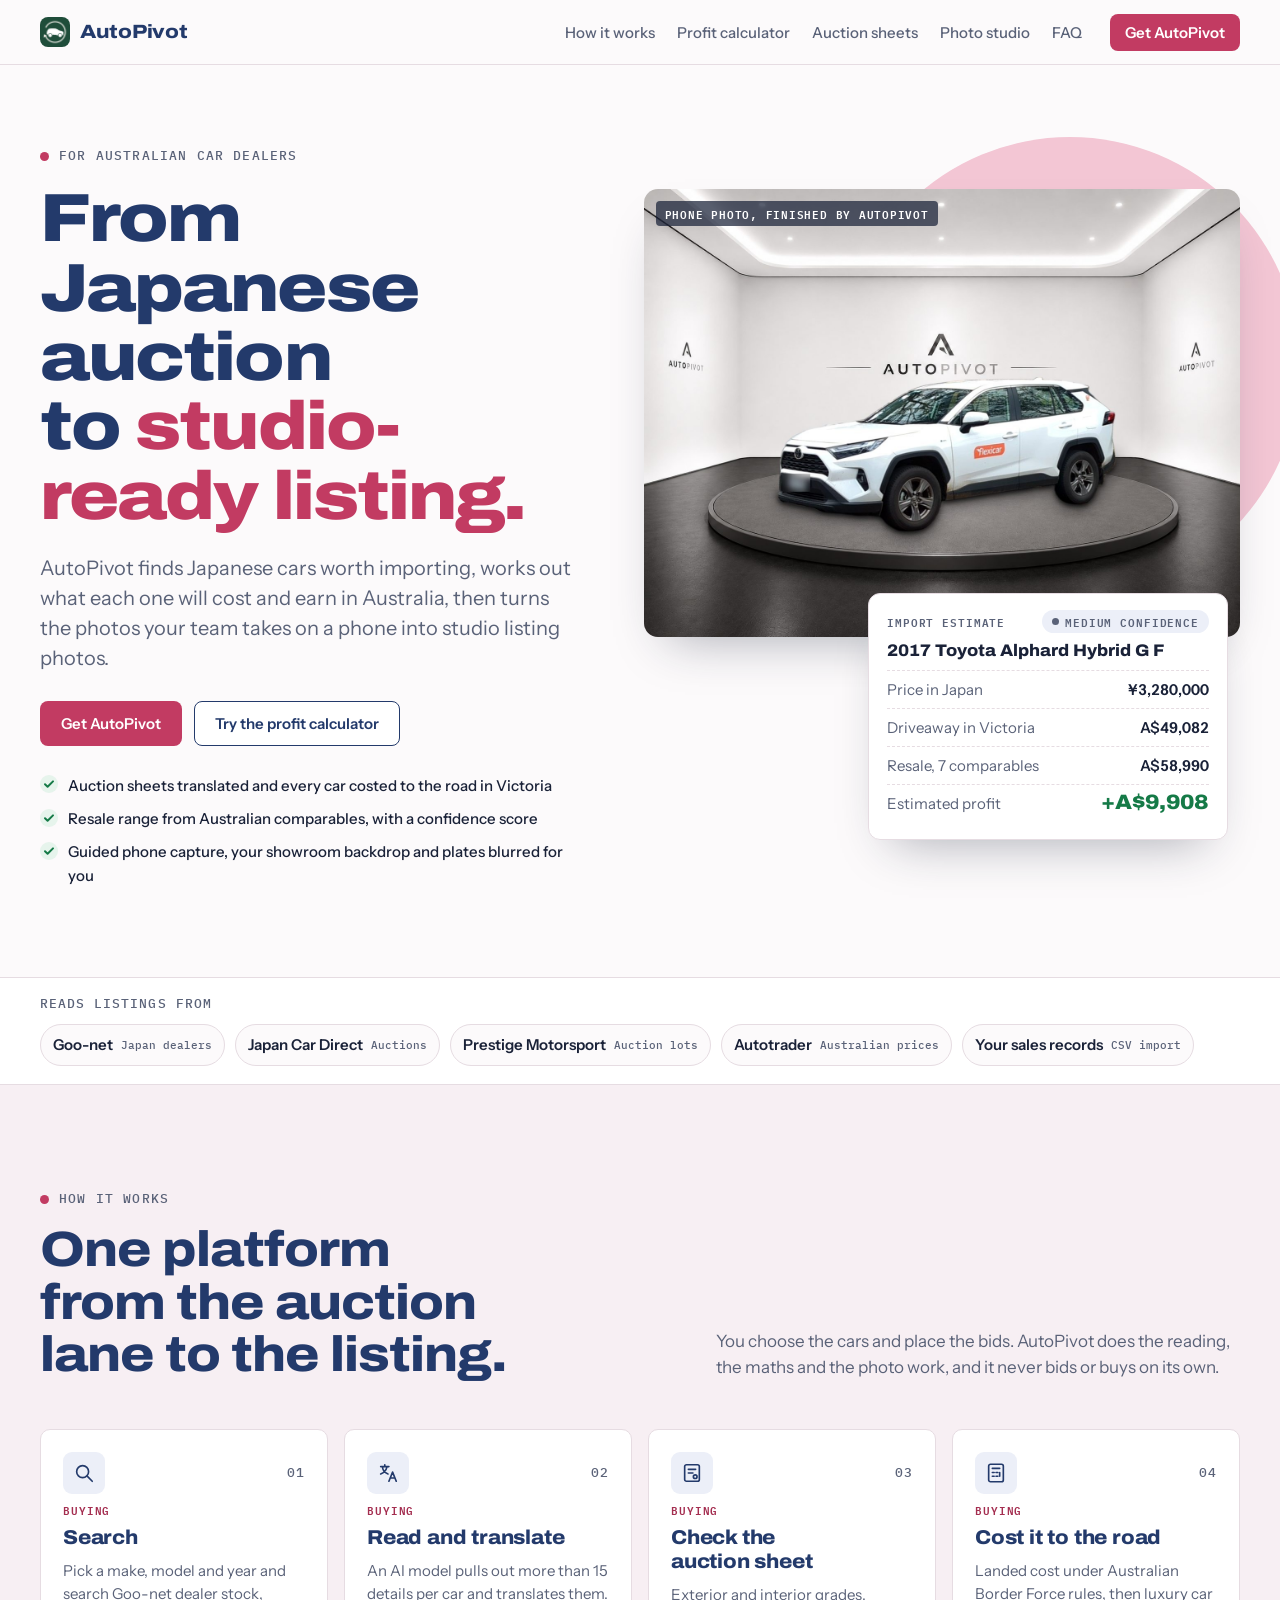
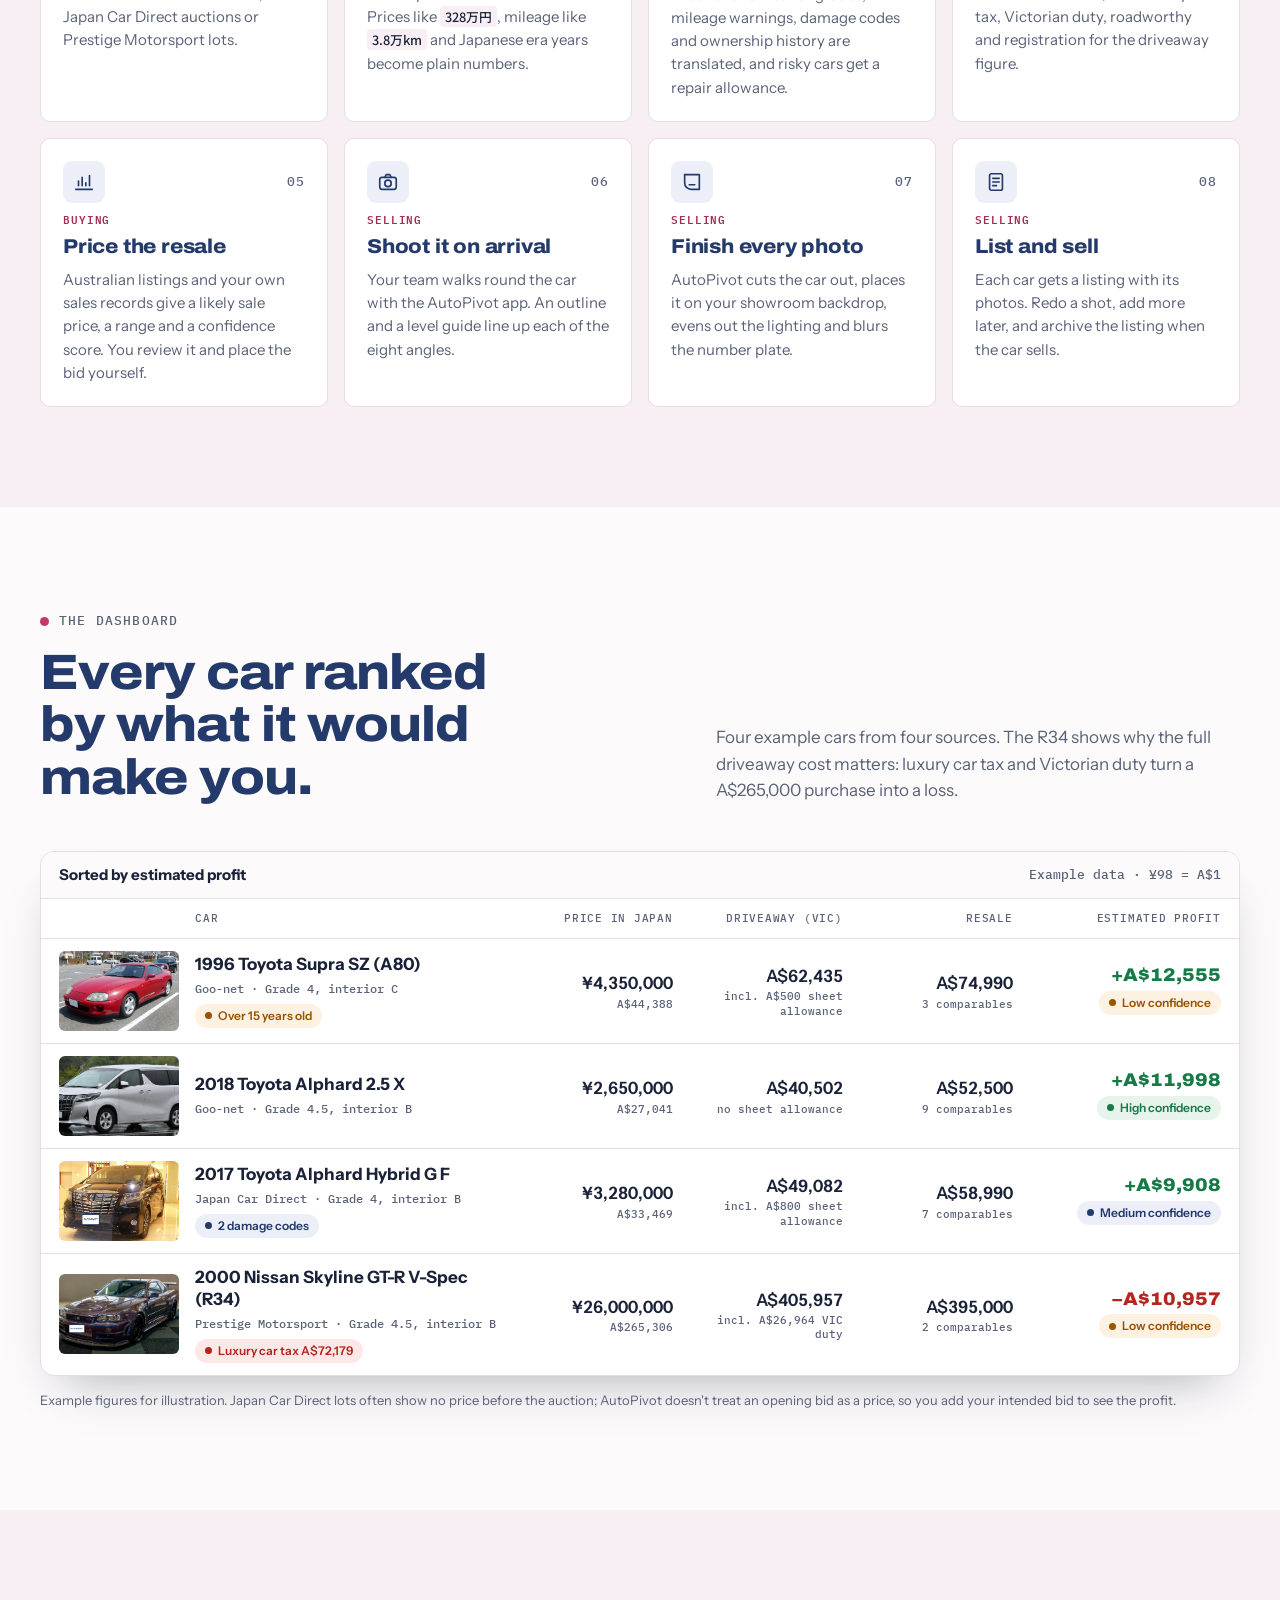
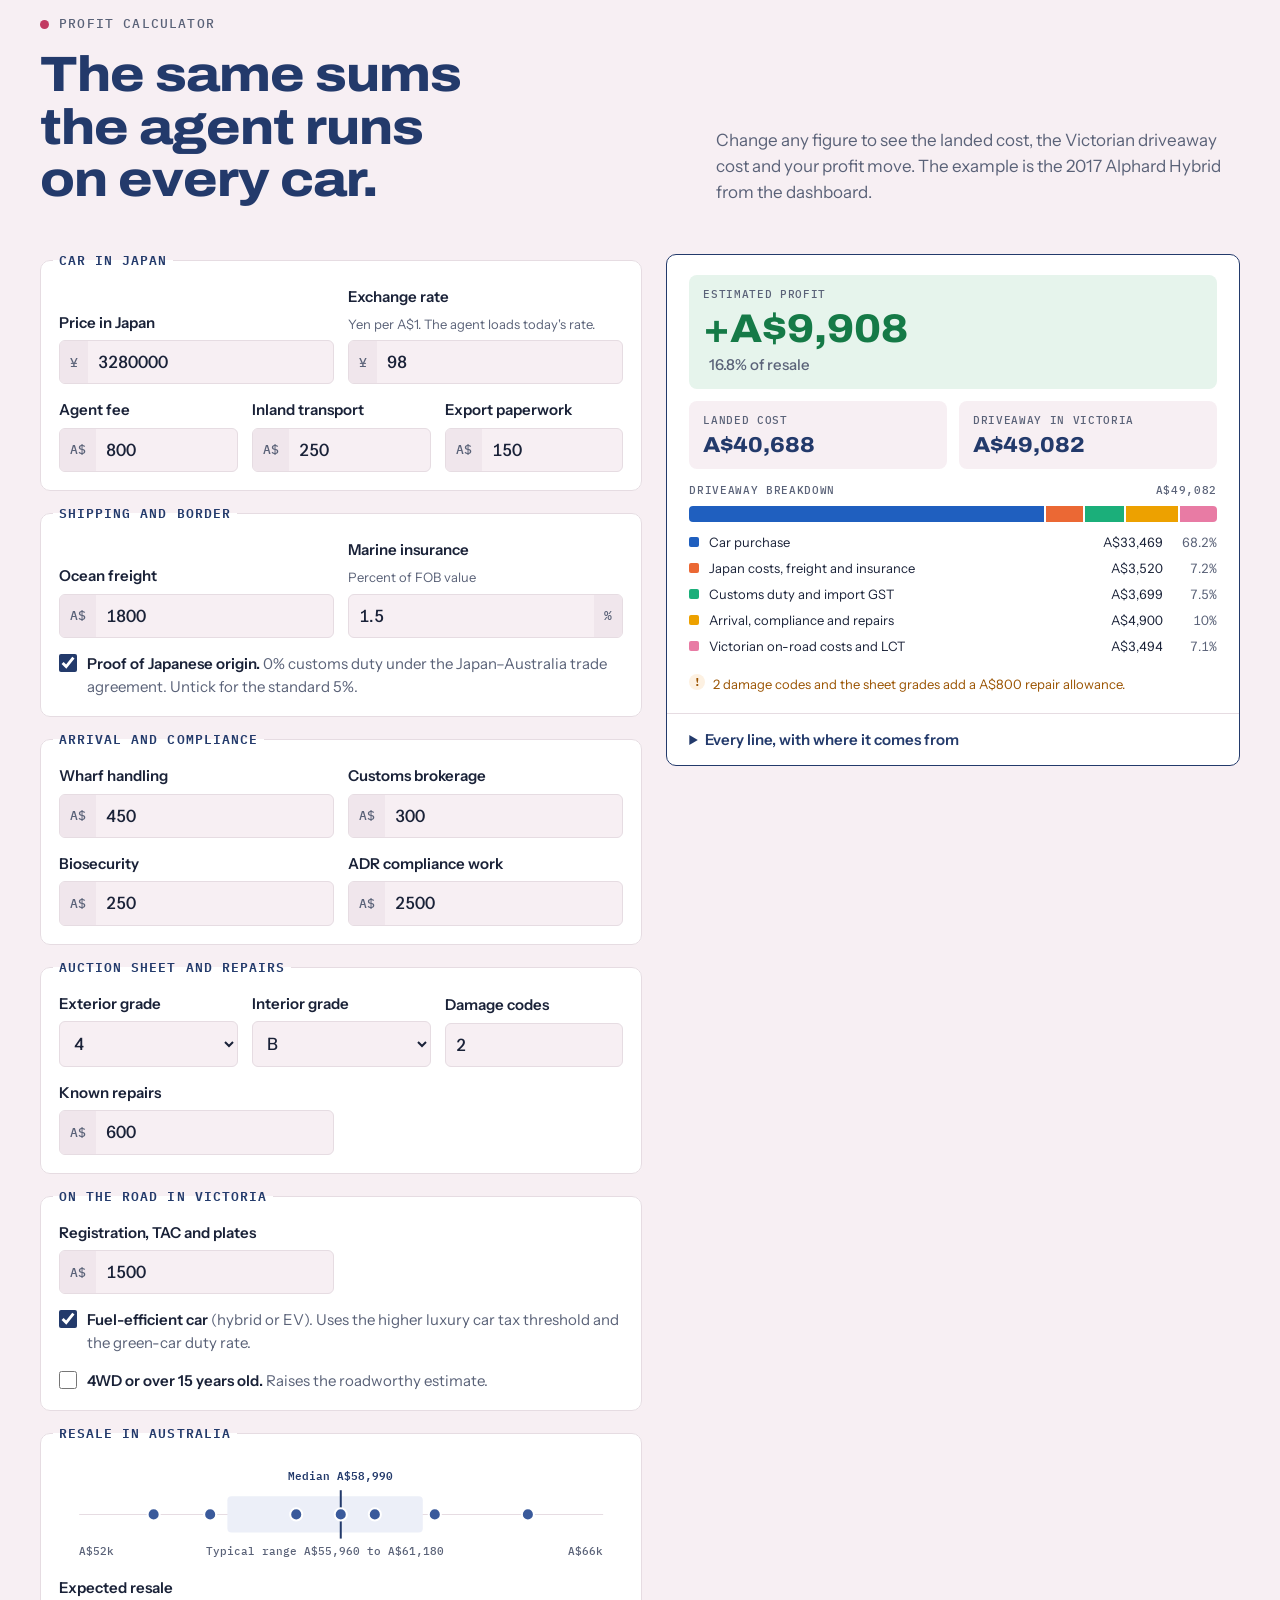
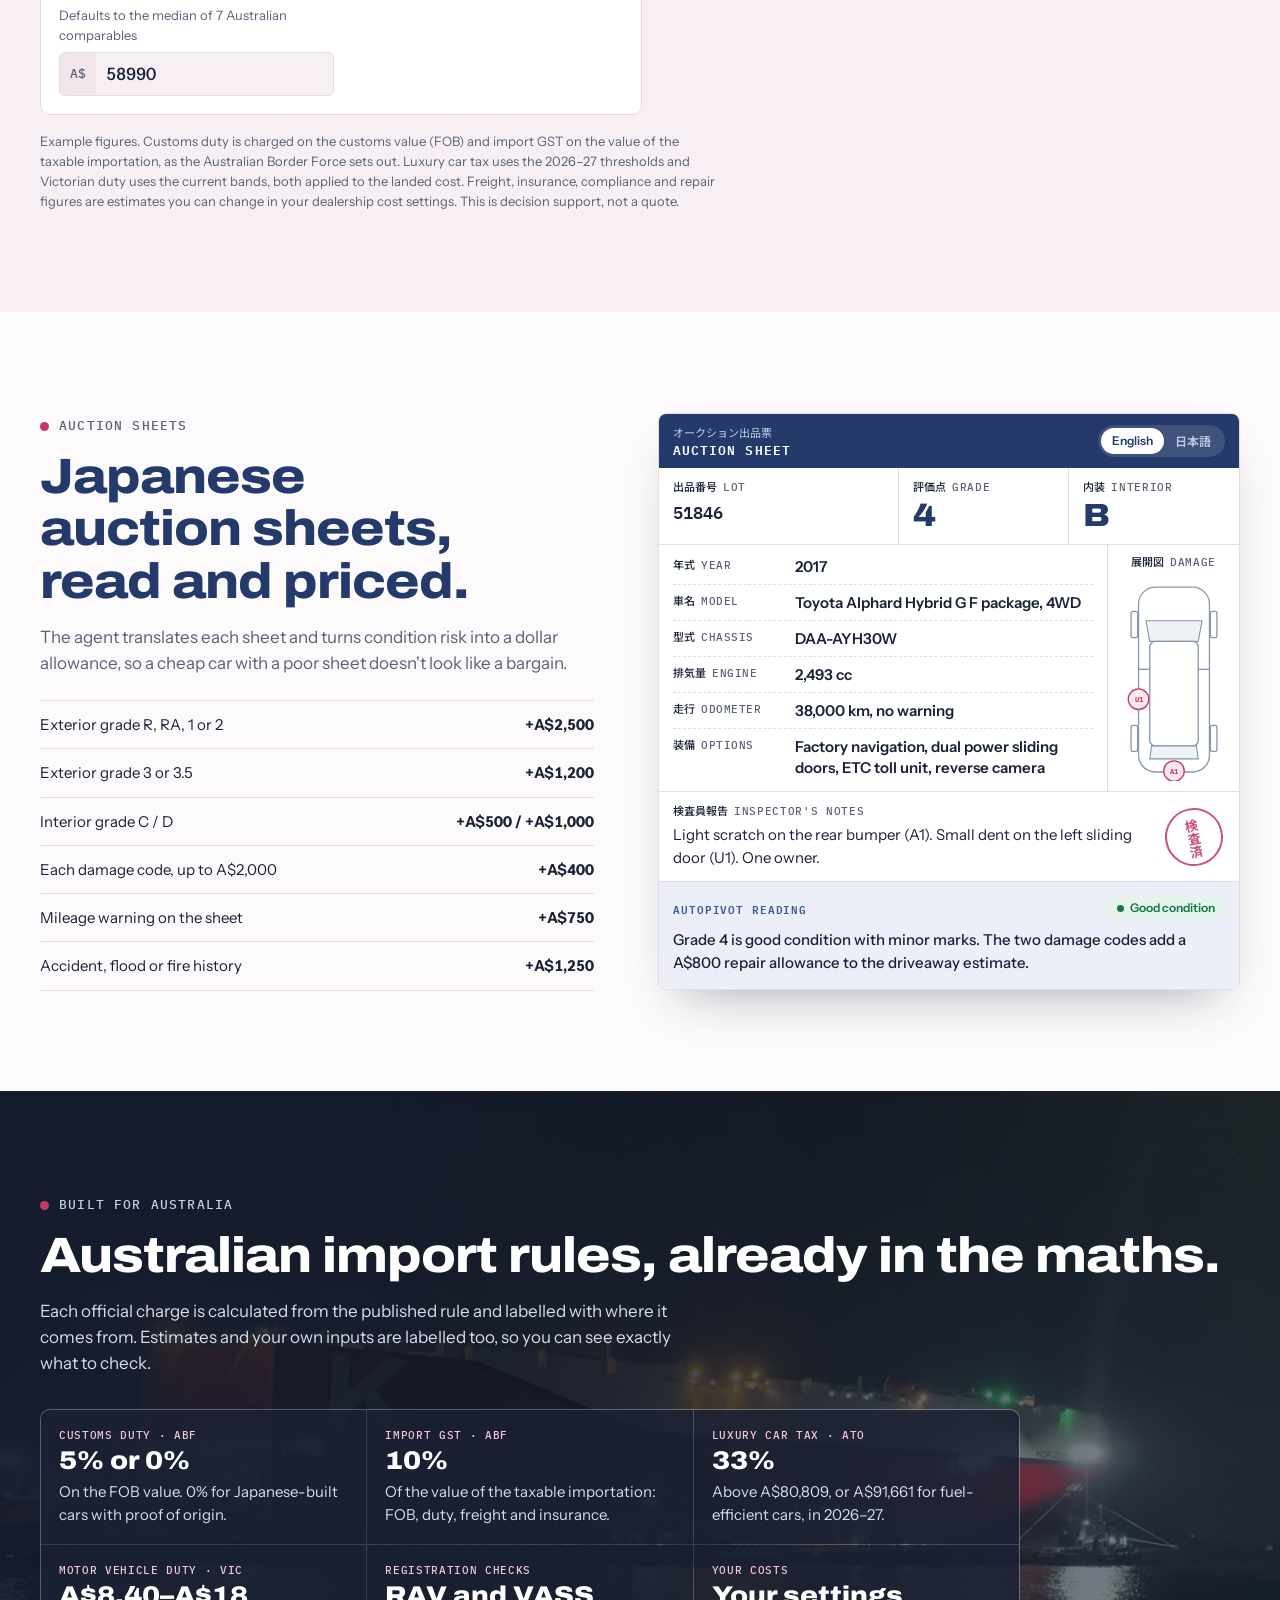
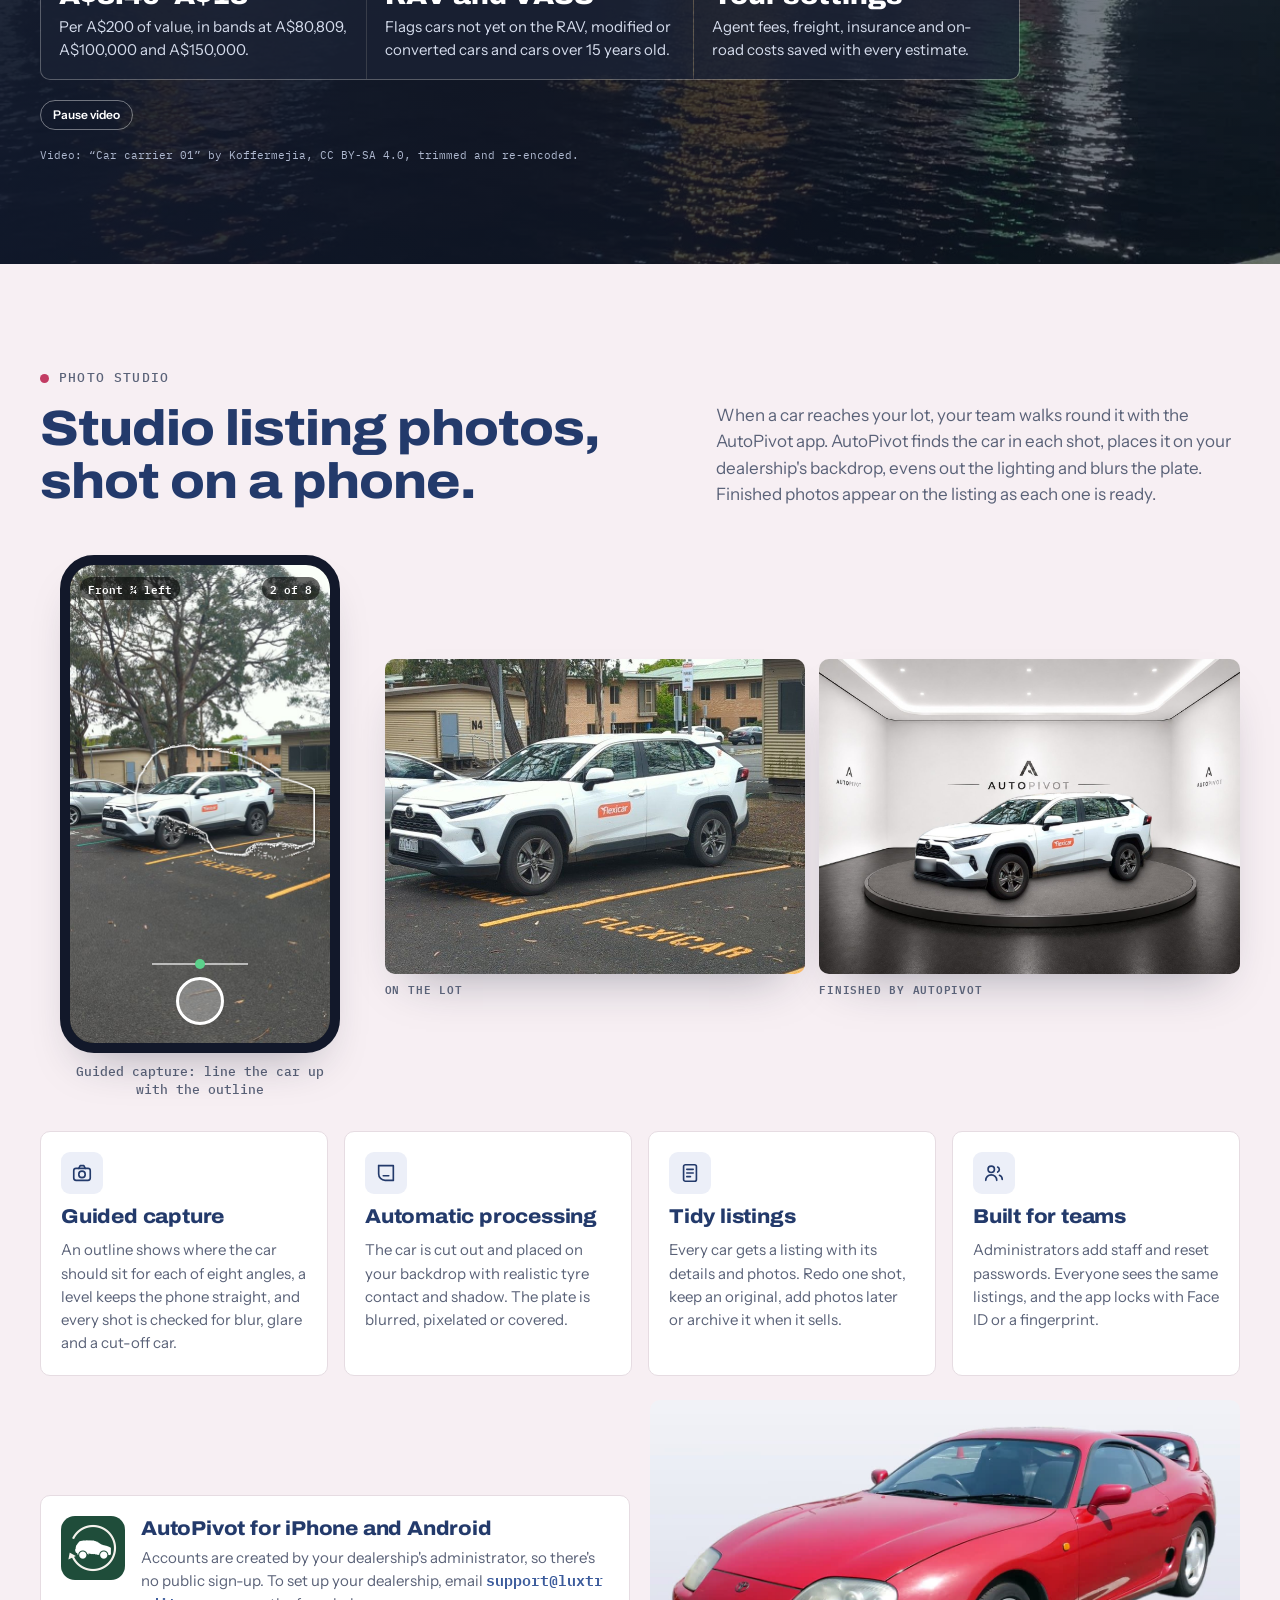
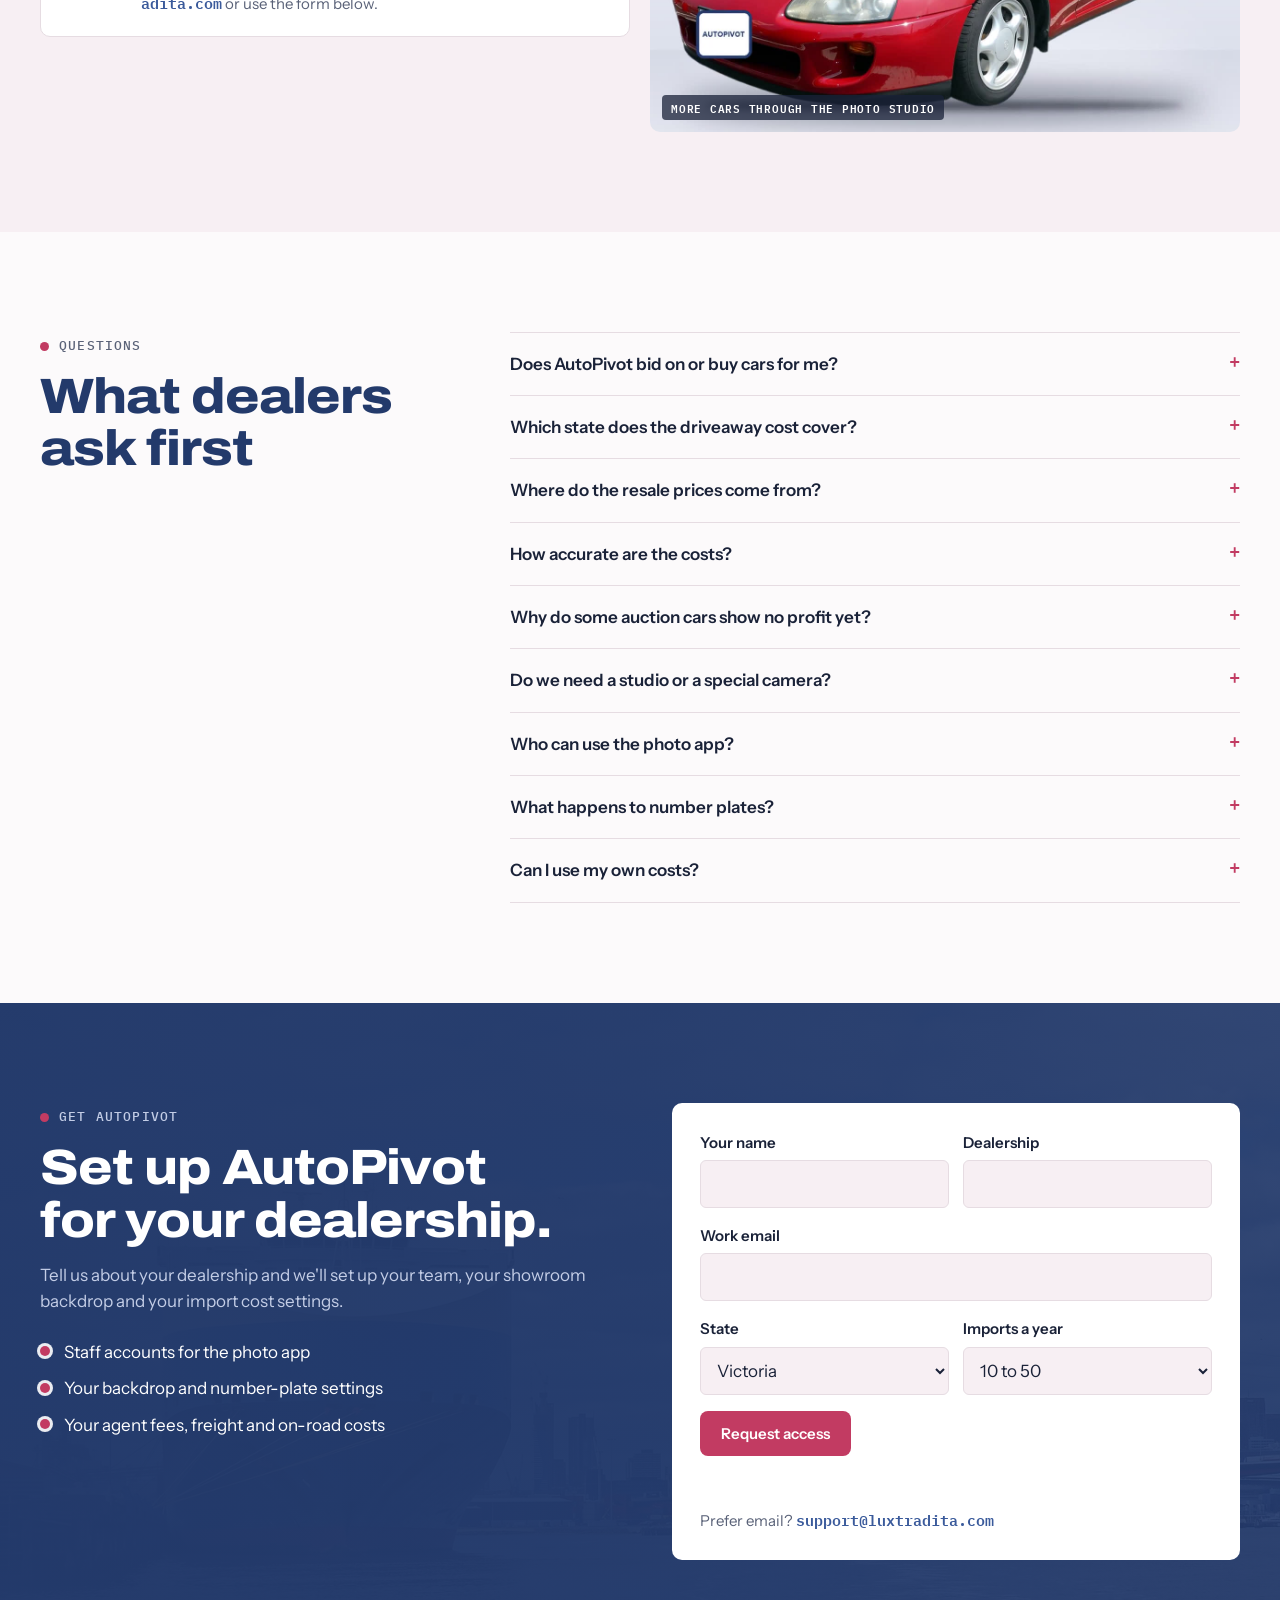
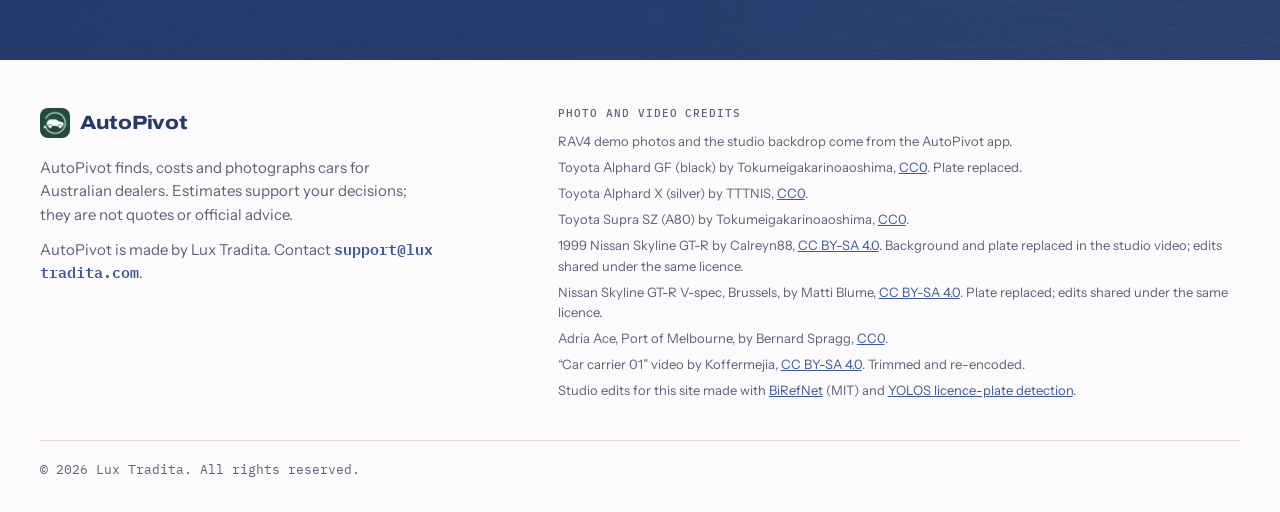
==== commit 5dcba638: "Stop image height attributes from stretching photos Co-Authored-By: Claude Opus 5.5 <noreply@anthrop" ====
--- a/index.html
+++ b/index.html
@@ -82,6 +82,7 @@
 body::before { content: ""; position: fixed; inset: 0 0 auto; height: env(safe-area-inset-top, 0px); z-index: 60; background: var(--bg); }
 a { color: inherit; }
 img, video { display: block; max-width: 100%; }
+img { height: auto; }
 :focus-visible { outline: 3px solid var(--primary-2); outline-offset: 3px; border-radius: 4px; }
 [lang="ja"] { font-family: var(--f-jp); }
 section[id] { scroll-margin-top: 76px; }
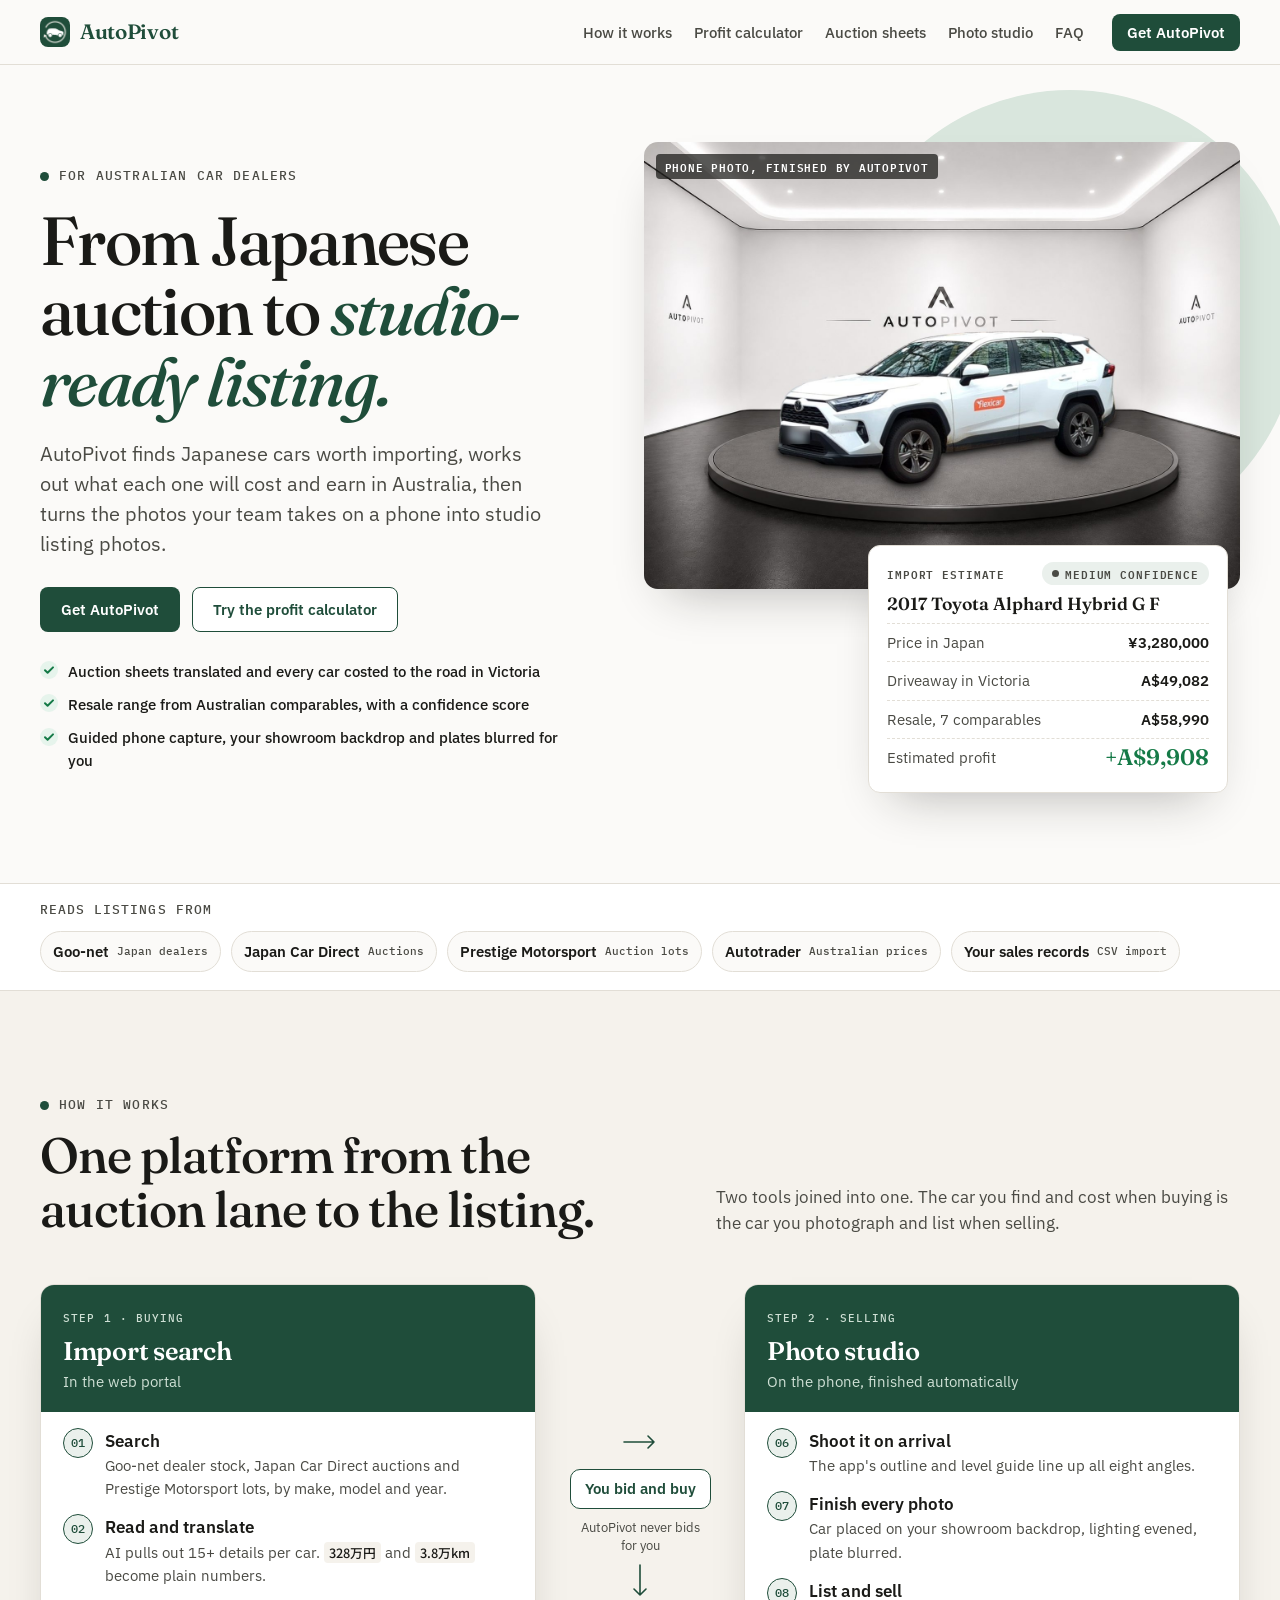
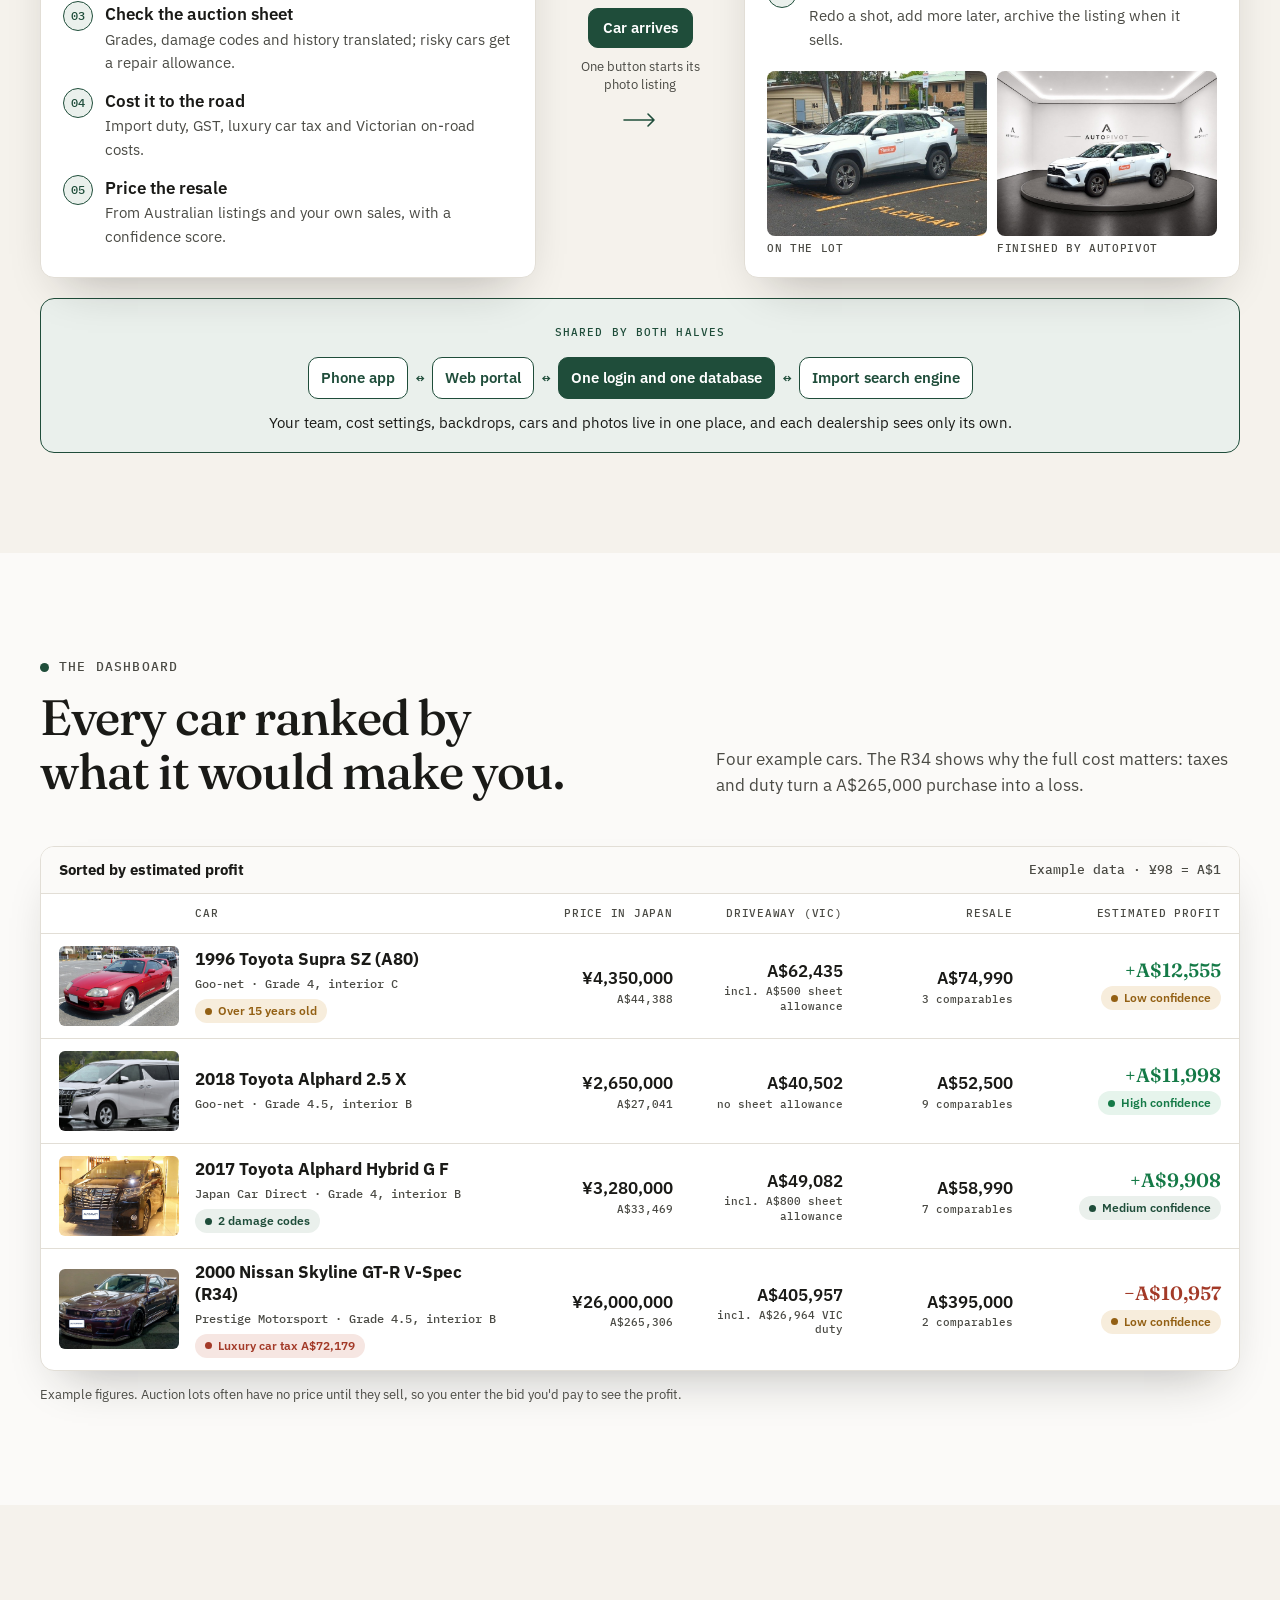
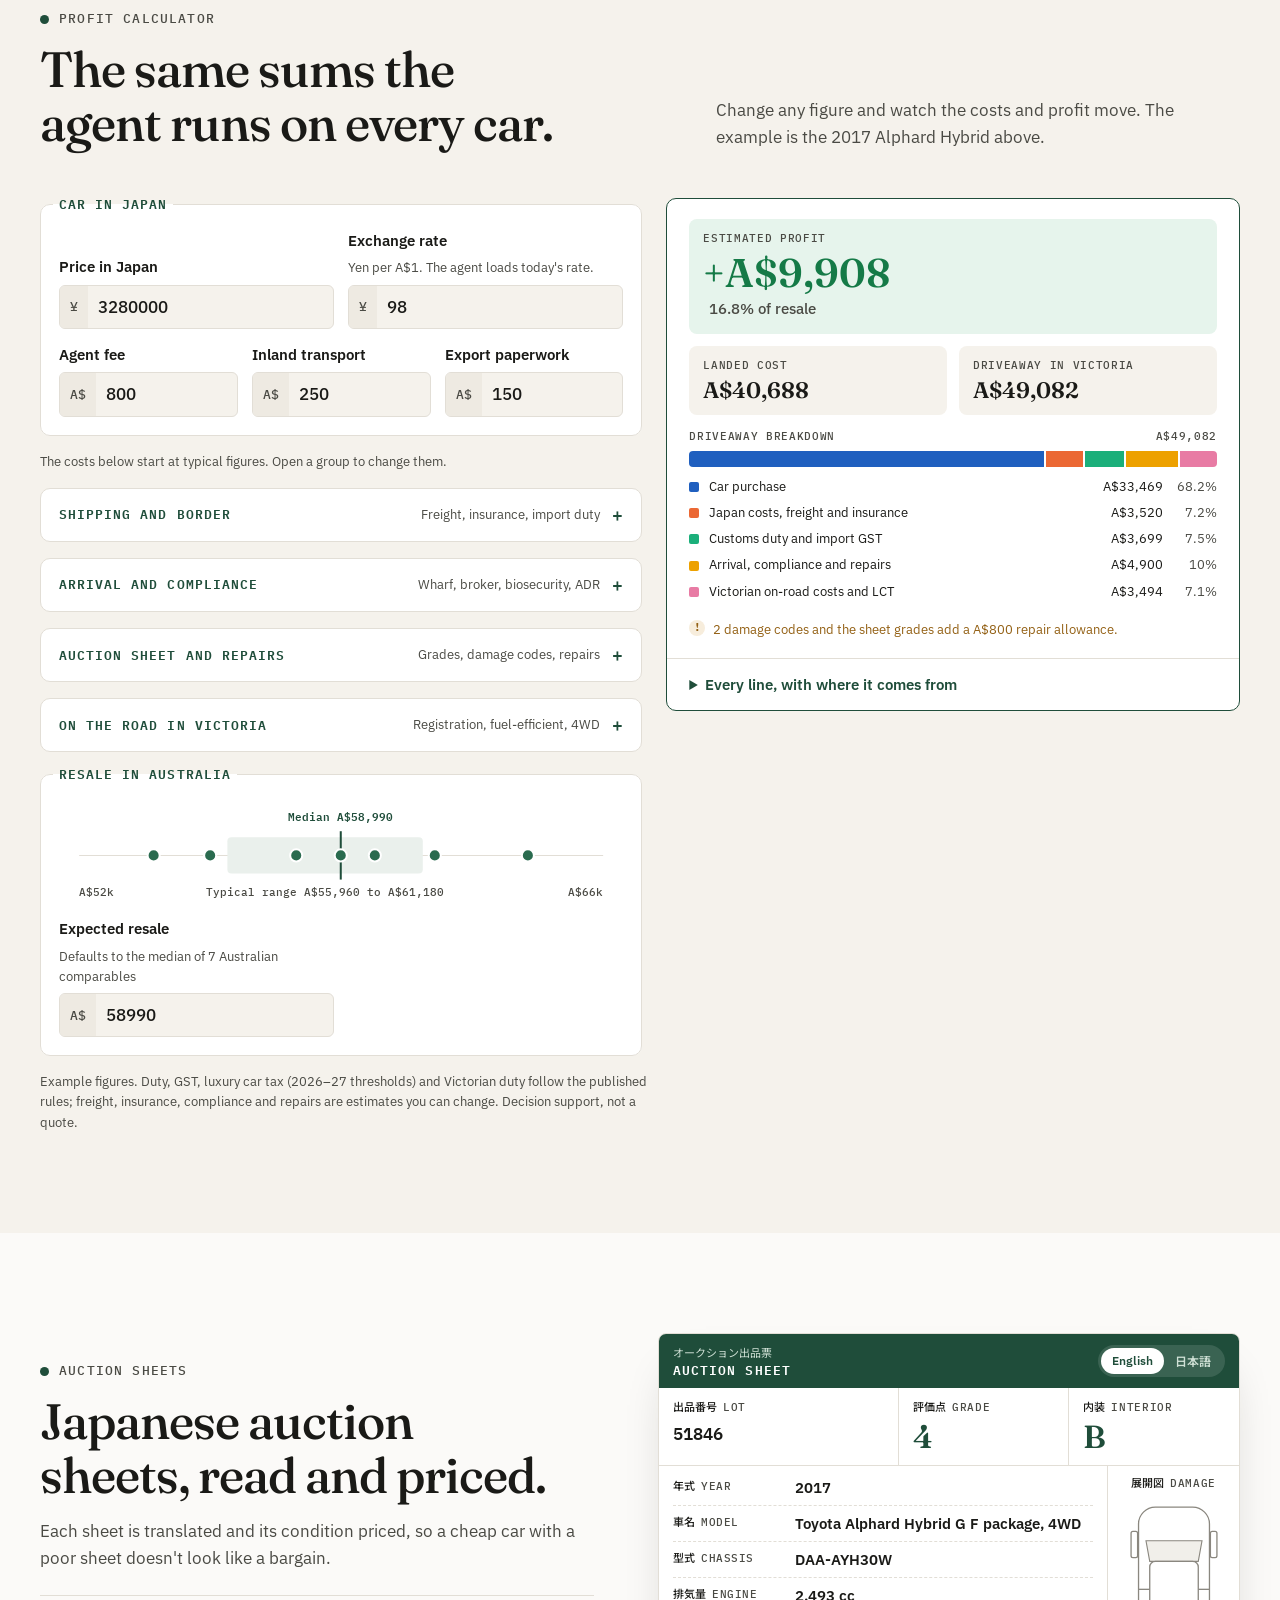
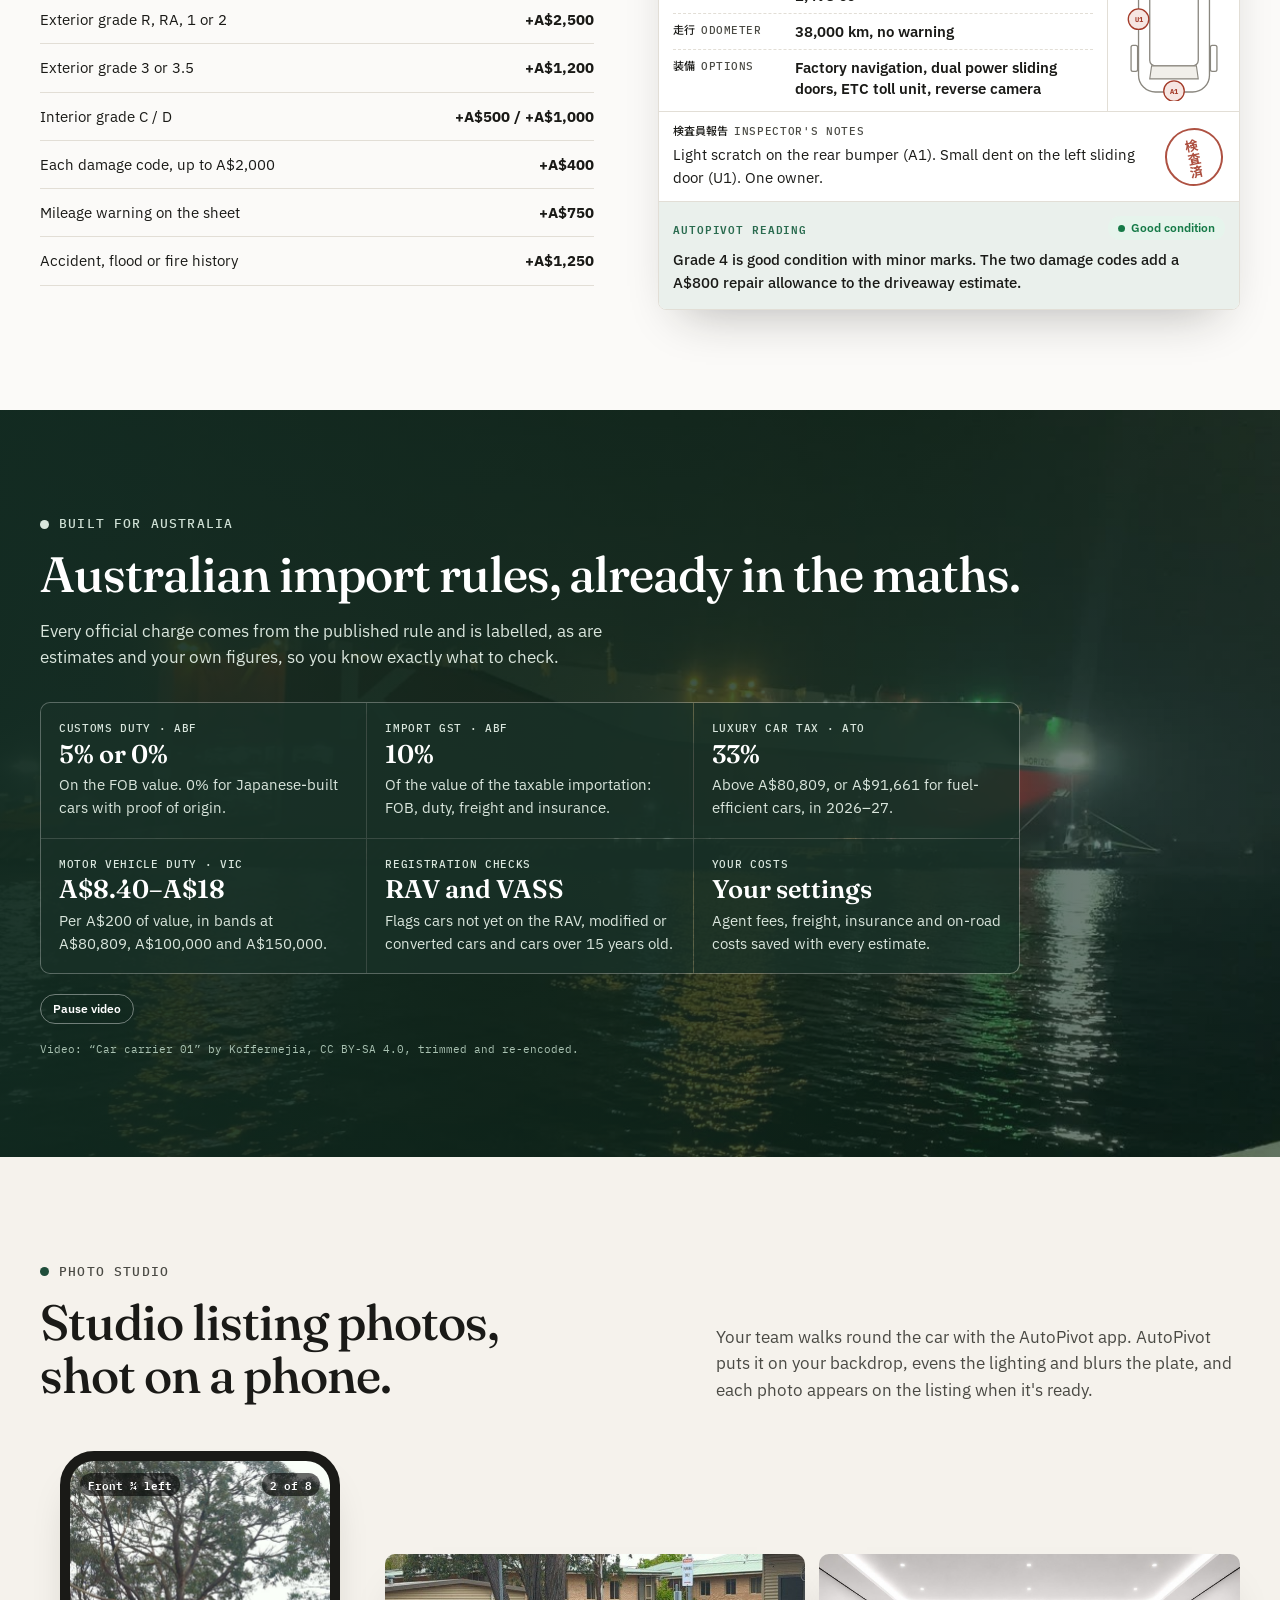
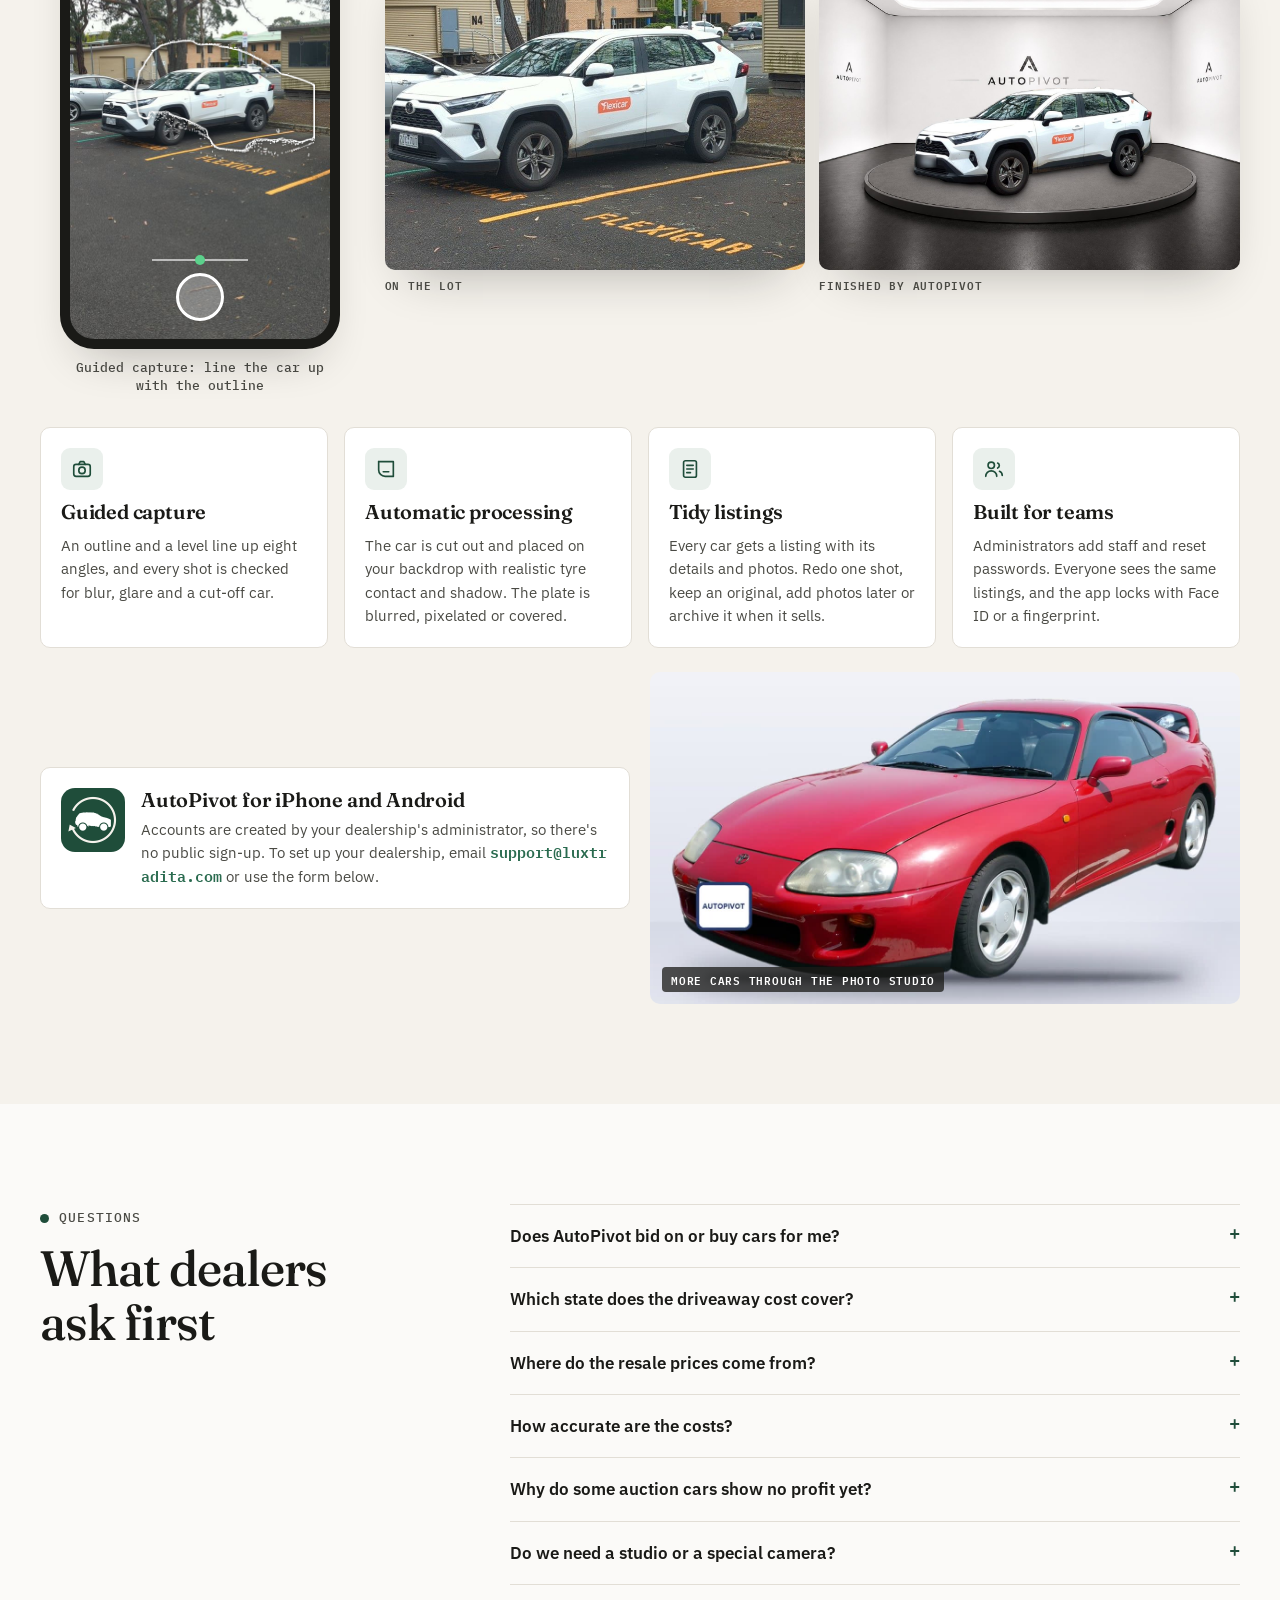
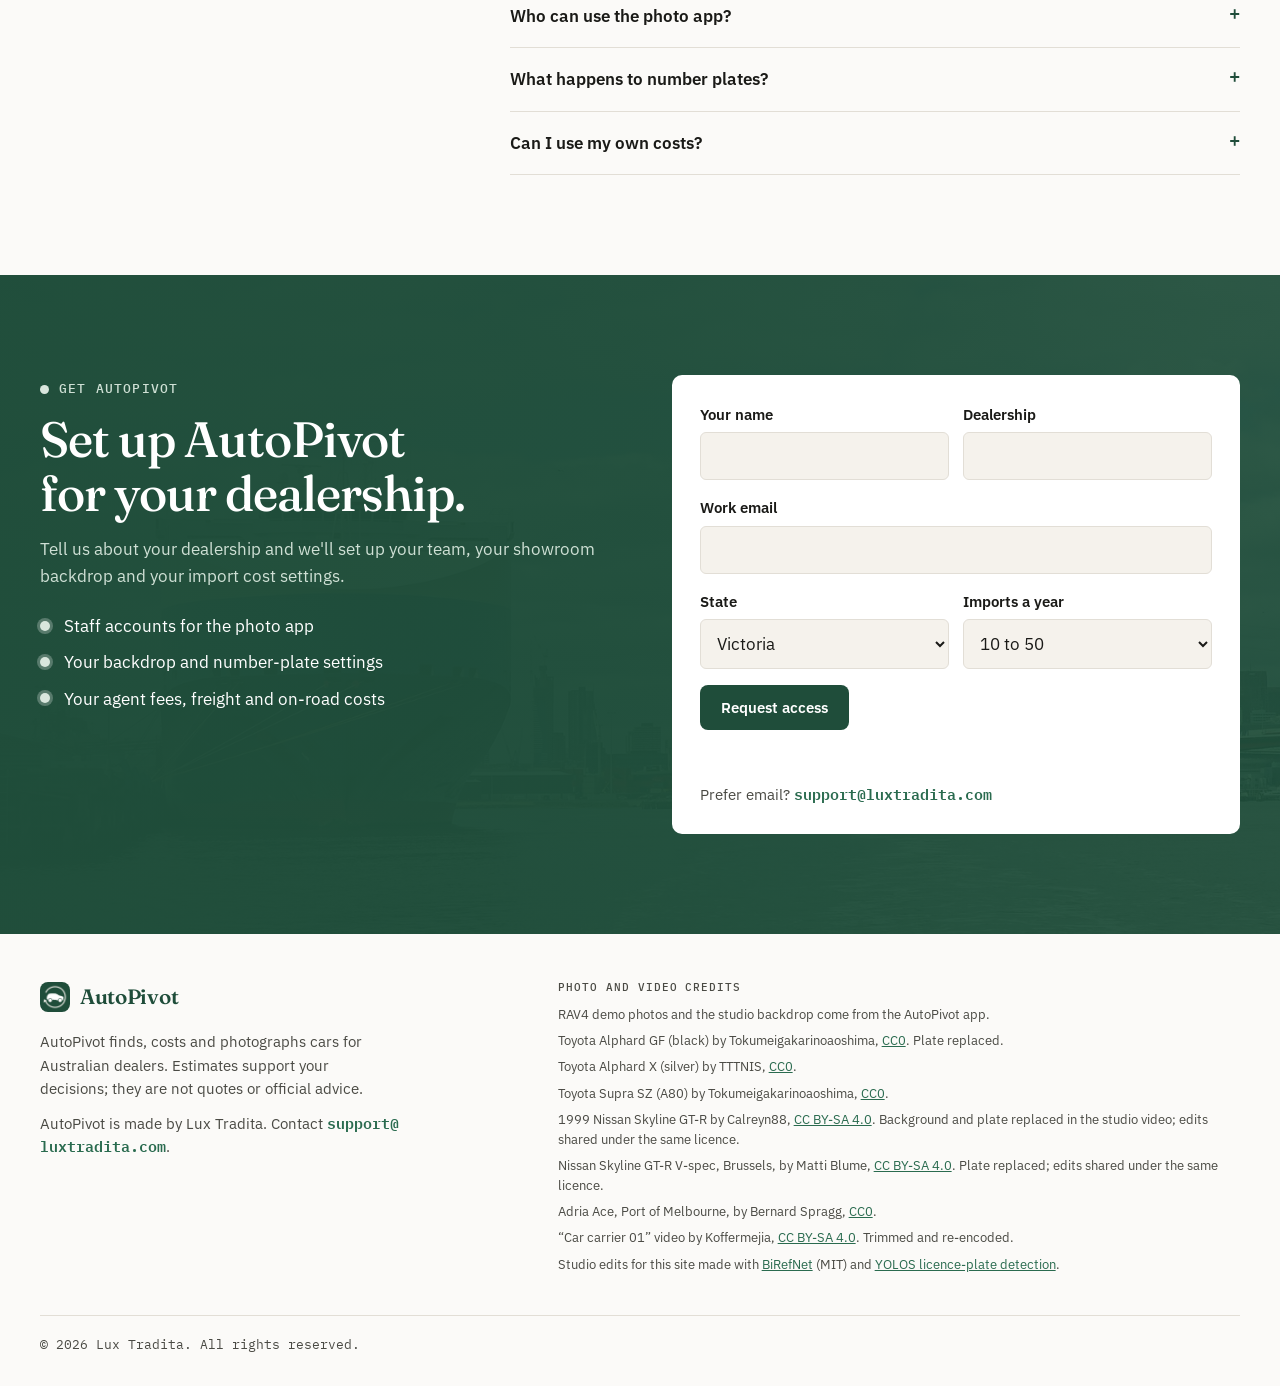
==== commit 711a2310: "Match the AutoPivot app: forest green, Fraunces and IBM Plex, and a clearer page - Colours and fonts" ====
--- a/index.html
+++ b/index.html
@@ -11,39 +11,41 @@
 <meta property="og:url" content="https://theautopivot.com/">
 <meta name="twitter:card" content="summary_large_image">
 <link rel="icon" href="media/favicon-64.png" type="image/png">
+<meta name="theme-color" content="#1F4D3A">
 <link rel="apple-touch-icon" href="media/autopivot-icon.png">
 <meta name="description" content="AutoPivot finds Japanese cars worth importing, costs them to the road in Australia and turns phone photos into studio listing photos for car dealers.">
 <link rel="preconnect" href="https://fonts.googleapis.com">
 <link rel="preconnect" href="https://fonts.gstatic.com" crossorigin>
-<link rel="stylesheet" href="https://fonts.googleapis.com/css2?family=Archivo:wdth,wght@100..125,500..900&family=IBM+Plex+Mono:wght@400;500;600&family=Instrument+Sans:wght@400..700&family=Noto+Sans+JP:wght@400;700&display=swap">
+<link rel="stylesheet" href="https://fonts.googleapis.com/css2?family=Fraunces:opsz,wght@9..144,400..700&family=IBM+Plex+Mono:wght@400;500;600&family=IBM+Plex+Sans:wght@400;500;600;700&family=Noto+Sans+JP:wght@400;700&display=swap">
 <style>
-/* Layout: "Japan listing to Australian profit". Light only, indigo and sakura. Off-white and blush
-   bands on a 1200px column. The hero sets a real import on a sakura sun with its deal card; the
+/* Layout: "Japan listing to Australian profit". Light only, in the AutoPivot app's forest green on
+   warm off-white, with the app's Fraunces headings and IBM Plex text, on a 1200px column. The hero sets a real import on a sakura sun with its deal card; the
    page then follows the product: sources, pipeline, ranked dashboard, profit calculator, auction
    sheet, Australian rules over real port footage, AI photo preview. */
 :root {
   color-scheme: light;
-  --bg: #FCFAFB;
-  --paper: #F7EFF3;
+  --bg: #FBFAF8;
+  --paper: #F5F2EC;
   --card: #FFFFFF;
-  --ink: #1A2238;
-  --muted: #5A6278;
-  --line: #E6DCE2;
-  --primary: #233A6B;
-  --primary-2: #3A5A9B;
-  --primary-wash: #ECEFF8;
-  --accent: #C23B62;
-  --accent-dark: #A42E50;
-  --accent-wash: #FBE8EE;
-  --sun: #F3C6D4;
+  --ink: #1A1A17;
+  --muted: #4A4A44;
+  --line: #E2DED6;
+  --primary: #1F4D3A;
+  --primary-2: #2A6B4F;
+  --primary-wash: #EAF0EC;
+  --deep: #10291F;
+  --accent: #1F4D3A;
+  --accent-dark: #163B2C;
+  --accent-wash: #E4EEE7;
+  --sun: #D9E6DD;
   --good: #157A47;
   --good-wash: #E6F4EC;
-  --bad: #B3261E;
-  --bad-wash: #FCE9E7;
-  --warn: #9A5300;
-  --warn-wash: #FDF1E2;
+  --bad: #A33A28;
+  --bad-wash: #F6E6E2;
+  --warn: #936014;
+  --warn-wash: #F7EDDC;
   --on-primary: #FFFFFF;
-  --on-primary-2: #C3CDE6;
+  --on-primary-2: #CFE0D5;
 
   /* Driveaway breakdown series, validated for CVD separation on white */
   --c-car: #1F5FBF;
@@ -52,8 +54,8 @@
   --c-arrive: #EDA100;
   --c-road: #E87BA4;
 
-  --f-display: "Archivo", "Helvetica Neue", Arial, sans-serif;
-  --f-body: "Instrument Sans", -apple-system, BlinkMacSystemFont, "Segoe UI", Roboto, sans-serif;
+  --f-display: "Fraunces", Georgia, "Times New Roman", serif;
+  --f-body: "IBM Plex Sans", -apple-system, BlinkMacSystemFont, "Segoe UI", Roboto, sans-serif;
   --f-mono: "IBM Plex Mono", ui-monospace, "SF Mono", Menlo, Consolas, monospace;
   --f-jp: "Noto Sans JP", "Hiragino Sans", "Yu Gothic", "Meiryo", sans-serif;
 
@@ -66,7 +68,7 @@
 
   --wrap: 1200px;
   --radius: 10px;
-  --shadow: 0 24px 48px -24px rgba(26, 34, 56, .38);
+  --shadow: 0 24px 48px -24px rgba(26, 26, 23, .32);
 }
 
 *, *::before, *::after { box-sizing: border-box; }
@@ -103,11 +105,11 @@
 .band-paper { background: var(--paper); }
 
 /* Type */
-h1, h2, h3 { font-family: var(--f-display); text-wrap: balance; margin: 0; color: var(--primary); }
-h1 { font-weight: 850; font-stretch: 116%; font-size: var(--s-hero); line-height: 1.02; letter-spacing: -.028em; margin-top: 16px; }
-h1 .hl { color: var(--accent); }
-h2 { font-weight: 800; font-stretch: 112%; font-size: var(--s-2xl); line-height: 1.06; letter-spacing: -.02em; margin-top: 12px; }
-h3 { font-weight: 800; font-stretch: 108%; font-size: var(--s-lg); line-height: 1.2; letter-spacing: -.01em; }
+h1, h2, h3 { font-family: var(--f-display); text-wrap: balance; margin: 0; color: var(--ink); font-optical-sizing: auto; }
+h1 { font-weight: 500; font-size: var(--s-hero); line-height: 1.04; letter-spacing: -.025em; margin-top: 16px; }
+h1 .hl { color: var(--primary); font-style: italic; }
+h2 { font-weight: 500; font-size: var(--s-2xl); line-height: 1.08; letter-spacing: -.02em; margin-top: 12px; }
+h3 { font-weight: 600; font-size: var(--s-lg); line-height: 1.2; letter-spacing: -.01em; }
 .eyebrow { margin: 0; display: inline-flex; align-items: center; gap: 10px; font: 500 var(--s-xs)/1.3 var(--f-mono); letter-spacing: .09em; text-transform: uppercase; color: var(--muted); }
 .eyebrow::before { content: ""; width: 9px; height: 9px; border-radius: 50%; background: var(--accent); flex: none; }
 .sec-head { display: grid; grid-template-columns: minmax(0, 1.2fr) minmax(0, 1fr); gap: 20px 48px; align-items: end; margin-bottom: clamp(28px, 4vw, 48px); }
@@ -135,9 +137,9 @@
 .chip-you { background: var(--accent-wash); color: var(--accent-dark); }
 
 /* Header */
-.site-head { position: sticky; top: env(safe-area-inset-top, 0px); z-index: 50; background: rgba(252, 250, 251, .94); -webkit-backdrop-filter: blur(10px); backdrop-filter: blur(10px); border-bottom: 1px solid var(--line); }
+.site-head { position: sticky; top: env(safe-area-inset-top, 0px); z-index: 50; background: rgba(251, 250, 248, .94); -webkit-backdrop-filter: blur(10px); backdrop-filter: blur(10px); border-bottom: 1px solid var(--line); }
 .head-row { display: flex; align-items: center; gap: 24px; min-height: 64px; }
-.brand { display: inline-flex; align-items: center; gap: 10px; font: 800 1.2rem/1 var(--f-display); font-stretch: 115%; letter-spacing: -.015em; text-decoration: none; color: var(--primary); }
+.brand { display: inline-flex; align-items: center; gap: 10px; font: 600 1.3rem/1 var(--f-display); letter-spacing: -.015em; text-decoration: none; color: var(--primary); }
 .logo { width: 28px; height: 28px; flex: none; }
 .head-right { margin-left: auto; display: flex; align-items: center; gap: 28px; }
 .nav-links { display: flex; gap: 22px; list-style: none; padding: 0; margin: 0; }
@@ -159,7 +161,7 @@
 .hero-visual::before { content: ""; position: absolute; z-index: 0; width: min(80%, 460px); aspect-ratio: 1 / 1; border-radius: 50%; background: var(--sun); top: -8%; right: -10%; }
 .hero-photo { position: relative; z-index: 1; margin: 0; border-radius: 14px; overflow: hidden; box-shadow: var(--shadow); aspect-ratio: 4 / 3; max-width: 100%; }
 .hero-photo img { width: 100%; height: 100%; object-fit: cover; }
-.hero-photo figcaption { position: absolute; left: 12px; top: 12px; font: 600 11px/1 var(--f-mono); letter-spacing: .07em; text-transform: uppercase; padding: 7px 9px; border-radius: 4px; background: rgba(26, 34, 56, .72); color: #FFFFFF; }
+.hero-photo figcaption { position: absolute; left: 12px; top: 12px; font: 600 11px/1 var(--f-mono); letter-spacing: .07em; text-transform: uppercase; padding: 7px 9px; border-radius: 4px; background: rgba(26, 26, 23, .72); color: #FFFFFF; }
 .deal {
   position: relative; z-index: 2; width: min(360px, 92%); margin: -44px 12px 0 auto;
   background: var(--card); border: 1px solid var(--line); border-radius: 12px; box-shadow: var(--shadow);
@@ -167,12 +169,12 @@
 }
 .deal-top { display: flex; justify-content: space-between; align-items: center; gap: 10px; }
 .deal-top span { font: 600 11px/1 var(--f-mono); letter-spacing: .08em; text-transform: uppercase; color: var(--muted); }
-.deal-name { margin: 0; font: 800 1.05rem/1.25 var(--f-display); font-stretch: 106%; color: var(--ink); }
+.deal-name { margin: 0; font: 600 1.1rem/1.25 var(--f-display); color: var(--ink); }
 .deal dl { margin: 0; display: grid; gap: 0; }
 .deal dl div { display: flex; justify-content: space-between; gap: 12px; padding: 7px 0; border-top: 1px dashed var(--line); font-size: var(--s-sm); }
 .deal dt { color: var(--muted); }
 .deal dd { margin: 0; font-weight: 600; font-variant-numeric: tabular-nums; }
-.deal .profit dd { color: var(--good); font: 850 1.3rem/1 var(--f-display); font-stretch: 108%; }
+.deal .profit dd { color: var(--good); font: 600 1.4rem/1 var(--f-display); }
 
 /* Sources */
 .sources { border-block: 1px solid var(--line); background: var(--card); }
@@ -182,15 +184,9 @@
 .src-list li { display: inline-flex; align-items: center; gap: 8px; font-weight: 600; font-size: var(--s-sm); padding: 8px 12px; border: 1px solid var(--line); border-radius: 999px; background: var(--bg); }
 .src-list small { font: 500 11px/1 var(--f-mono); color: var(--muted); }
 
-/* Pipeline */
-.steps-grid { list-style: none; padding: 0; margin: 0; display: grid; grid-template-columns: repeat(3, minmax(0, 1fr)); gap: 16px; }
-.step { background: var(--card); border: 1px solid var(--line); border-radius: var(--radius); padding: 22px; display: flex; flex-direction: column; gap: 10px; }
-.step-top { display: flex; align-items: center; justify-content: space-between; }
+/* Icons */
 .ico { width: 42px; height: 42px; border-radius: 9px; background: var(--primary-wash); color: var(--primary); display: grid; place-items: center; }
 .ico svg { width: 22px; height: 22px; fill: none; stroke: currentColor; stroke-width: 1.8; stroke-linecap: round; stroke-linejoin: round; }
-.step-num { font: 500 var(--s-xs)/1 var(--f-mono); color: var(--muted); letter-spacing: .06em; }
-.step p { margin: 0; color: var(--muted); font-size: var(--s-sm); }
-.step code { font: 500 .85em var(--f-jp); background: var(--paper); padding: 1px 5px; border-radius: 4px; color: var(--ink); }
 
 /* Dashboard preview */
 .dash { background: var(--card); border: 1px solid var(--line); border-radius: 14px; box-shadow: var(--shadow); overflow: hidden; }
@@ -209,7 +205,7 @@
 .deal-row .v { font-weight: 600; font-variant-numeric: tabular-nums; }
 .deal-row .v small { display: block; font: 500 11px/1.3 var(--f-mono); color: var(--muted); }
 .deal-row .profit-cell { display: grid; justify-items: end; gap: 6px; }
-.profit-val { font: 850 1.15rem/1 var(--f-display); font-stretch: 106%; font-variant-numeric: tabular-nums; }
+.profit-val { font: 600 1.2rem/1 var(--f-display); font-variant-numeric: tabular-nums; }
 .profit-val.up { color: var(--good); }
 .profit-val.down { color: var(--bad); }
 .dash-note { margin: 14px 0 0; font-size: var(--s-xs); color: var(--muted); }
@@ -224,8 +220,8 @@
 .f { display: grid; gap: 6px; font-size: var(--s-sm); font-weight: 600; min-width: 0; }
 .f small { font-weight: 400; color: var(--muted); font-size: var(--s-xs); }
 .in { display: flex; align-items: stretch; border: 1px solid var(--line); border-radius: 6px; background: var(--paper); overflow: hidden; }
-.in:focus-within { border-color: var(--primary-2); box-shadow: 0 0 0 3px rgba(58, 90, 155, .2); }
-.in .u { display: grid; place-items: center; padding: 0 10px; font: 500 var(--s-xs)/1 var(--f-mono); color: var(--muted); background: #F0E6EC; white-space: nowrap; }
+.in:focus-within { border-color: var(--primary-2); box-shadow: 0 0 0 3px rgba(42, 107, 79, .2); }
+.in .u { display: grid; place-items: center; padding: 0 10px; font: 500 var(--s-xs)/1 var(--f-mono); color: var(--muted); background: #EEEAE2; white-space: nowrap; }
 .in input, .f > select { flex: 1; min-width: 0; width: 100%; font: 500 var(--s-md)/1.2 var(--f-body); font-variant-numeric: tabular-nums; padding: 11px 10px; border: 0; background: transparent; color: var(--ink); }
 .in input:focus { outline: none; }
 .f > select { border: 1px solid var(--line); border-radius: 6px; background: var(--paper); }
@@ -238,7 +234,7 @@
 .kv { display: grid; grid-template-columns: repeat(2, minmax(0, 1fr)); gap: 12px; }
 .kv div { background: var(--paper); border-radius: 8px; padding: 12px 14px; }
 .kv span { display: block; font: 500 11px/1.3 var(--f-mono); letter-spacing: .06em; text-transform: uppercase; color: var(--muted); }
-.kv b { display: block; margin-top: 6px; font: 800 1.35rem/1.1 var(--f-display); font-stretch: 108%; color: var(--primary); font-variant-numeric: tabular-nums; }
+.kv b { display: block; margin-top: 6px; font: 600 1.4rem/1.1 var(--f-display); color: var(--ink); font-variant-numeric: tabular-nums; }
 .kv .big { grid-column: 1 / -1; background: var(--good-wash); }
 .kv .big b { font-size: clamp(1.9rem, 1.5rem + 1.5vw, 2.5rem); color: var(--good); }
 .kv .big.loss { background: var(--bad-wash); }
@@ -272,6 +268,18 @@
 .warns li { display: grid; grid-template-columns: 16px minmax(0, 1fr); gap: 8px; color: var(--warn); }
 .warns li::before { content: "!"; display: grid; place-items: center; width: 16px; height: 16px; border-radius: 50%; background: var(--warn-wash); font: 700 11px/1 var(--f-mono); }
 
+/* Folded cost groups */
+.fold { border: 1px solid var(--line); border-radius: var(--radius); background: var(--card); }
+.fold > summary { list-style: none; cursor: pointer; display: flex; align-items: center; gap: 12px; padding: 16px 18px; }
+.fold > summary::-webkit-details-marker { display: none; }
+.fold > summary b { font: 600 var(--s-xs)/1 var(--f-mono); letter-spacing: .08em; text-transform: uppercase; color: var(--primary); }
+.fold > summary small { margin-left: auto; font-size: var(--s-xs); color: var(--muted); text-align: right; }
+.fold > summary::after { content: "+"; font: 500 1.15rem/1 var(--f-mono); color: var(--primary); }
+.fold[open] > summary::after { content: "\2212"; }
+.fold > fieldset { border: 0; border-radius: 0; background: none; padding: 0 18px 18px; }
+.fold-note { margin: 0; font-size: var(--s-xs); color: var(--muted); }
+@media (max-width: 900px) { .calc .result { order: -1; } }
+
 /* Comparables strip */
 .comps { position: relative; margin-top: 4px; }
 .comps svg { width: 100%; height: auto; overflow: visible; }
@@ -303,7 +311,7 @@
 .sheet-top > div + div { border-left: 1px solid var(--line); }
 .lbl { display: flex; gap: 6px; align-items: baseline; font: 500 11px/1.2 var(--f-mono); letter-spacing: .06em; text-transform: uppercase; color: var(--muted); }
 .lbl [lang="ja"] { font-size: 11px; letter-spacing: 0; text-transform: none; color: var(--ink); }
-.big-v { display: block; margin-top: 6px; font: 850 2rem/1 var(--f-display); font-stretch: 112%; color: var(--primary); }
+.big-v { display: block; margin-top: 6px; font: 600 2rem/1 var(--f-display); color: var(--primary); }
 .lot { display: block; margin-top: 8px; font: 600 1.05rem/1.2 var(--f-mono); color: var(--ink); }
 .sheet-body { display: grid; grid-template-columns: minmax(0, 1fr) 132px; border-bottom: 1px solid var(--line); }
 .fields { margin: 0; padding: 4px 14px; }
@@ -315,32 +323,33 @@
 .damage { border-left: 1px solid var(--line); padding: 10px 8px; display: grid; align-content: start; gap: 6px; }
 .damage svg { width: 100%; max-width: 112px; height: auto; margin-inline: auto; }
 .damage .lbl { justify-content: center; }
-.dmg-body { fill: none; stroke: #8796A9; stroke-width: 1.4; }
-.dmg-glass { fill: #EEF2F7; stroke: #8796A9; stroke-width: 1.2; }
-.dmg-mark { fill: var(--accent-wash); stroke: var(--accent); stroke-width: 1.4; }
-.dmg-txt { font: 700 8px var(--f-mono); fill: var(--accent); text-anchor: middle; dominant-baseline: central; }
+.dmg-body { fill: none; stroke: #8A877F; stroke-width: 1.4; }
+.dmg-glass { fill: #F1EFEA; stroke: #8A877F; stroke-width: 1.2; }
+.dmg-mark { fill: var(--bad-wash); stroke: var(--bad); stroke-width: 1.4; }
+.dmg-txt { font: 700 8px var(--f-mono); fill: var(--bad); text-anchor: middle; dominant-baseline: central; }
 .notes { position: relative; padding: 12px 88px 12px 14px; border-bottom: 1px solid var(--line); min-height: 86px; }
 .notes p { margin: 6px 0 0; line-height: 1.5; }
-.hanko { position: absolute; right: 16px; top: 50%; margin-top: -29px; width: 58px; height: 58px; border: 2.5px solid var(--accent); border-radius: 50%; color: var(--accent); display: grid; place-items: center; font: 700 13px/1 var(--f-jp); writing-mode: vertical-rl; letter-spacing: .05em; transform: rotate(-12deg); opacity: .88; pointer-events: none; }
+.hanko { position: absolute; right: 16px; top: 50%; margin-top: -29px; width: 58px; height: 58px; border: 2.5px solid var(--bad); border-radius: 50%; color: var(--bad); display: grid; place-items: center; font: 700 13px/1 var(--f-jp); writing-mode: vertical-rl; letter-spacing: .05em; transform: rotate(-12deg); opacity: .88; pointer-events: none; }
 .verdict { padding: 14px; background: var(--primary-wash); display: grid; gap: 8px; }
 .verdict-head { display: flex; justify-content: space-between; align-items: center; gap: 10px; flex-wrap: wrap; }
 .agent-tag { font: 600 11px/1 var(--f-mono); letter-spacing: .08em; text-transform: uppercase; color: var(--primary-2); }
 .verdict p { margin: 0; font-weight: 500; }
 
 /* Rules band with video */
-.rules { position: relative; overflow: hidden; background: #10182B; color: #FFFFFF; }
+.rules { position: relative; overflow: hidden; background: var(--deep); color: #FFFFFF; }
 .rules video, .rules .poster { position: absolute; inset: 0; width: 100%; height: 100%; object-fit: cover; opacity: .55; }
-.rules::after { content: ""; position: absolute; inset: 0; background: linear-gradient(90deg, rgba(16, 24, 43, .92) 0%, rgba(16, 24, 43, .72) 55%, rgba(16, 24, 43, .35) 100%); }
+.rules::after { content: ""; position: absolute; inset: 0; background: linear-gradient(90deg, rgba(16, 41, 31, .93) 0%, rgba(16, 41, 31, .74) 55%, rgba(16, 41, 31, .38) 100%); }
 .rules .wrap { position: relative; z-index: 1; }
 .rules h2 { color: #FFFFFF; }
 .rules .eyebrow { color: var(--on-primary-2); }
-.rules .sec-intro { color: #D5DCEC; }
+.rules .eyebrow::before, .join .eyebrow::before { background: var(--sun); }
+.rules .sec-intro { color: #D9E5DC; }
 .rule-grid { list-style: none; padding: 0; margin: 32px 0 0; display: grid; grid-template-columns: repeat(3, minmax(0, 1fr)); gap: 1px; background: rgba(255, 255, 255, .16); border: 1px solid rgba(255, 255, 255, .16); border-radius: var(--radius); overflow: hidden; max-width: 980px; }
-.rule-grid li { background: rgba(16, 24, 43, .78); padding: 18px; display: grid; gap: 6px; align-content: start; }
-.rule-grid b { font: 850 1.6rem/1 var(--f-display); font-stretch: 110%; color: #FFFFFF; font-variant-numeric: tabular-nums; }
-.rule-grid span { font-size: var(--s-sm); color: #D5DCEC; }
+.rule-grid li { background: rgba(16, 41, 31, .8); padding: 18px; display: grid; gap: 6px; align-content: start; }
+.rule-grid b { font: 600 1.6rem/1 var(--f-display); color: #FFFFFF; font-variant-numeric: tabular-nums; }
+.rule-grid span { font-size: var(--s-sm); color: #D9E5DC; }
 .rule-grid small { font: 500 11px/1.3 var(--f-mono); letter-spacing: .06em; text-transform: uppercase; color: var(--sun); }
-.video-credit { position: relative; z-index: 1; margin: 18px 0 0; font: 400 11px/1.4 var(--f-mono); color: #AEB8CF; }
+.video-credit { position: relative; z-index: 1; margin: 18px 0 0; font: 400 11px/1.4 var(--f-mono); color: #A9C2B2; }
 .video-toggle { margin-top: 20px; font: 600 12px/1 var(--f-body); padding: 8px 12px; border-radius: 999px; border: 1px solid rgba(255, 255, 255, .4); background: transparent; color: #FFFFFF; cursor: pointer; }
 
 /* AI photos */
@@ -350,16 +359,16 @@
 .ba img { position: absolute; inset: 0; width: 100%; height: 100%; object-fit: cover; }
 .ba .before { clip-path: inset(0 calc(100% - var(--pos)) 0 0); }
 .ba-line { position: absolute; top: 0; bottom: 0; left: var(--pos); width: 2px; margin-left: -1px; background: #FFFFFF; pointer-events: none; }
-.ba-knob { position: absolute; top: 50%; left: var(--pos); width: 40px; height: 40px; margin: -20px 0 0 -20px; border-radius: 50%; background: #FFFFFF; box-shadow: 0 4px 12px rgba(26, 34, 56, .3); display: grid; place-items: center; pointer-events: none; color: var(--primary); }
+.ba-knob { position: absolute; top: 50%; left: var(--pos); width: 40px; height: 40px; margin: -20px 0 0 -20px; border-radius: 50%; background: #FFFFFF; box-shadow: 0 4px 12px rgba(26, 26, 23, .3); display: grid; place-items: center; pointer-events: none; color: var(--primary); }
 .ba-knob svg { width: 20px; height: 20px; fill: none; stroke: currentColor; stroke-width: 2; stroke-linecap: round; stroke-linejoin: round; }
 .ba input { position: absolute; inset: 0; width: 100%; height: 100%; opacity: 0; cursor: ew-resize; margin: 0; }
 .ba input:focus-visible ~ .ba-knob { outline: 3px solid var(--primary-2); outline-offset: 2px; }
 .ba-tag { position: absolute; top: 12px; z-index: 2; font: 600 11px/1 var(--f-mono); letter-spacing: .07em; text-transform: uppercase; padding: 7px 9px; border-radius: 4px; pointer-events: none; }
-.ba-tag.l { left: 12px; background: rgba(26, 34, 56, .75); color: #FFFFFF; }
+.ba-tag.l { left: 12px; background: rgba(26, 26, 23, .75); color: #FFFFFF; }
 .ba-tag.r { right: 12px; background: #FFFFFF; color: var(--primary); }
 .reel { position: relative; border-radius: var(--radius); overflow: hidden; aspect-ratio: 16 / 9; max-width: 100%; background: var(--line); }
 .reel video { width: 100%; height: 100%; object-fit: cover; }
-.reel span { position: absolute; left: 12px; bottom: 12px; font: 600 11px/1 var(--f-mono); letter-spacing: .07em; text-transform: uppercase; padding: 7px 9px; border-radius: 4px; background: rgba(26, 34, 56, .75); color: #FFFFFF; }
+.reel span { position: absolute; left: 12px; bottom: 12px; font: 600 11px/1 var(--f-mono); letter-spacing: .07em; text-transform: uppercase; padding: 7px 9px; border-radius: 4px; background: rgba(26, 26, 23, .75); color: #FFFFFF; }
 .models { margin: 20px 0 0; padding: 14px 16px; border: 1px dashed var(--line); border-radius: 8px; font-size: var(--s-xs); color: var(--muted); background: var(--card); }
 .models b { color: var(--ink); }
 
@@ -369,21 +378,21 @@
 .faq details { border-bottom: 1px solid var(--line); }
 .faq summary { list-style: none; cursor: pointer; display: flex; justify-content: space-between; gap: 16px; padding: 18px 0; font-weight: 600; }
 .faq summary::-webkit-details-marker { display: none; }
-.faq summary::after { content: "+"; font: 500 1.2rem/1 var(--f-mono); color: var(--accent); }
+.faq summary::after { content: "+"; font: 500 1.2rem/1 var(--f-mono); color: var(--primary); }
 .faq details[open] summary::after { content: "\2212"; }
 .faq details p { margin: -4px 0 20px; color: var(--muted); max-width: 62ch; }
 
 /* Early access */
 .join { position: relative; overflow: hidden; background: var(--primary); color: #FFFFFF; }
 .join > img { position: absolute; inset: 0; width: 100%; height: 100%; object-fit: cover; opacity: .28; }
-.join::after { content: ""; position: absolute; inset: 0; background: linear-gradient(90deg, rgba(35, 58, 107, .97) 0%, rgba(35, 58, 107, .9) 50%, rgba(35, 58, 107, .75) 100%); }
+.join::after { content: ""; position: absolute; inset: 0; background: linear-gradient(90deg, rgba(31, 77, 58, .97) 0%, rgba(31, 77, 58, .9) 50%, rgba(31, 77, 58, .76) 100%); }
 .join .wrap { position: relative; z-index: 1; }
 .join h2 { color: #FFFFFF; }
 .join .eyebrow, .join .sec-intro { color: var(--on-primary-2); }
 .demo { display: grid; grid-template-columns: minmax(0, 1fr) minmax(0, 1fr); gap: clamp(28px, 5vw, 72px); align-items: start; }
 .demo-points { list-style: none; padding: 0; margin: 24px 0 0; display: grid; gap: 10px; }
 .demo-points li { display: grid; grid-template-columns: 14px minmax(0, 1fr); gap: 10px; }
-.demo-points li::before { content: ""; width: 10px; height: 10px; margin-top: .45em; border-radius: 50%; background: var(--accent); box-shadow: 0 0 0 3px rgba(255, 255, 255, .9); }
+.demo-points li::before { content: ""; width: 10px; height: 10px; margin-top: .45em; border-radius: 50%; background: var(--sun); box-shadow: 0 0 0 3px rgba(255, 255, 255, .25); }
 .form { background: var(--card); color: var(--ink); border-radius: var(--radius); padding: clamp(20px, 3vw, 28px); display: grid; gap: 16px; }
 .form .f input, .form .f select { font: 400 var(--s-md)/1.3 var(--f-body); padding: 12px; border: 1px solid var(--line); border-radius: 6px; background: var(--paper); color: var(--ink); width: 100%; min-width: 0; }
 .form .f input:focus-visible, .form .f select:focus-visible { outline-offset: 0; border-color: var(--primary-2); }
@@ -400,15 +409,50 @@
 .foot-base { margin: 40px 0 0; padding-top: 20px; border-top: 1px solid var(--line); font: 400 var(--s-xs)/1.4 var(--f-mono); color: var(--muted); }
 
 
-/* Brand mark and eight-step journey */
+/* Brand mark */
 .logo-img { width: 30px; height: 30px; border-radius: 8px; flex: none; }
-.steps-grid.eight { grid-template-columns: repeat(4, minmax(0, 1fr)); }
-.step-phase { font: 600 11px/1 var(--f-mono); letter-spacing: .08em; text-transform: uppercase; color: var(--accent-dark); }
+
+
+/* How it connects: buying, the purchase, selling, and what both share */
+.flow { display: grid; grid-template-columns: minmax(0, 1fr) 176px minmax(0, 1fr); gap: 16px; align-items: center; }
+.half { background: var(--card); border: 1px solid var(--line); border-radius: 14px; box-shadow: var(--shadow); overflow: hidden; height: 100%; }
+.half-head { background: var(--primary); color: #FFFFFF; padding: 18px 22px; }
+.half-head .tag { font: 500 11px/1 var(--f-mono); letter-spacing: .1em; text-transform: uppercase; color: var(--on-primary-2); }
+.half-head h3 { color: #FFFFFF; font-size: 1.6rem; margin-top: 6px; }
+.half-head p { margin: 4px 0 0; font-size: var(--s-sm); color: var(--on-primary-2); }
+.half ol { list-style: none; margin: 0; padding: 16px 22px 20px; display: grid; gap: 14px; }
+.half li { display: grid; grid-template-columns: 30px minmax(0, 1fr); gap: 12px; align-items: start; }
+.half .n { width: 30px; height: 30px; border-radius: 50%; display: grid; place-items: center; font: 500 12px/1 var(--f-mono); color: var(--primary); background: var(--primary-wash); border: 1px solid var(--primary); }
+.half li b { display: block; font-weight: 600; }
+.half li span:not(.n) { display: block; font-size: var(--s-sm); color: var(--muted); }
+.half code { font: 500 .85em var(--f-jp); background: var(--paper); padding: 1px 5px; border-radius: 4px; color: var(--ink); }
+.half-photos { display: grid; grid-template-columns: repeat(2, minmax(0, 1fr)); gap: 10px; padding: 0 22px 22px; margin: 0; }
+.half-photos figure { margin: 0; display: grid; gap: 6px; }
+.half-photos img { width: 100%; aspect-ratio: 4 / 3; object-fit: cover; border-radius: 8px; }
+.half-photos figcaption { font: 500 11px/1.2 var(--f-mono); letter-spacing: .06em; text-transform: uppercase; color: var(--muted); }
+.bridge { display: grid; justify-items: center; gap: 10px; text-align: center; }
+.bridge .arrow { width: 16px; height: 34px; color: var(--primary); }
+.bridge .arrow.side { transform: rotate(-90deg); }
+.bridge .step-pill { font: 600 var(--s-sm)/1.2 var(--f-body); padding: 10px 14px; border-radius: 10px; border: 1.5px solid var(--primary); color: var(--primary); background: var(--card); white-space: nowrap; }
+.bridge .step-pill.solid { background: var(--primary); color: #FFFFFF; }
+.bridge small { font-size: var(--s-xs); color: var(--muted); line-height: 1.35; max-width: 16ch; }
+.base { margin-top: 20px; border: 1.5px solid var(--primary); background: var(--primary-wash); border-radius: 14px; padding: 18px 22px; text-align: center; }
+.base .tag { font: 500 11px/1 var(--f-mono); letter-spacing: .1em; text-transform: uppercase; color: var(--primary); }
+.parts { list-style: none; padding: 0; margin: 14px 0 12px; display: flex; flex-wrap: wrap; justify-content: center; align-items: center; gap: 8px; }
+.parts li { display: inline-flex; align-items: center; gap: 8px; }
+.parts li + li::before { content: "\2194"; color: var(--primary); font: 500 14px/1 var(--f-mono); }
+.parts span { font-weight: 600; font-size: var(--s-sm); padding: 8px 12px; border-radius: 10px; border: 1.5px solid var(--primary); background: var(--card); color: var(--primary); }
+.parts .core span { background: var(--primary); color: #FFFFFF; }
+.base p { margin: 0; font-size: var(--s-sm); }
+@media (max-width: 900px) {
+  .flow { grid-template-columns: minmax(0, 1fr); gap: 12px; }
+  .bridge .arrow.side { transform: none; }
+}
 
 /* Photo studio */
 .studio-row { display: grid; grid-template-columns: minmax(0, .6fr) minmax(0, 1.6fr); gap: 24px; align-items: center; }
 .phone { margin: 0; justify-self: center; width: 100%; max-width: 280px; display: grid; gap: 10px; }
-.phone-screen { position: relative; border: 10px solid #12182A; border-radius: 34px; overflow: hidden; aspect-ratio: 9 / 16; max-width: 100%; background: #000000; box-shadow: var(--shadow); }
+.phone-screen { position: relative; border: 10px solid #1A1A17; border-radius: 34px; overflow: hidden; aspect-ratio: 9 / 16; max-width: 100%; background: #000000; box-shadow: var(--shadow); }
 .phone-screen .cap { width: 100%; height: 100%; object-fit: cover; }
 .phone-screen .sil { position: absolute; left: 6%; width: 88%; top: 47%; transform: translateY(-50%); filter: drop-shadow(0 0 2px rgba(0, 0, 0, .6)); }
 .cam-top { position: absolute; top: 12px; left: 10px; right: 10px; display: flex; justify-content: space-between; gap: 6px; }
@@ -433,7 +477,6 @@
 
 /* Responsive */
 @media (max-width: 1000px) {
-  .steps-grid { grid-template-columns: repeat(2, minmax(0, 1fr)); }
   .rule-grid { grid-template-columns: repeat(2, minmax(0, 1fr)); }
   .dash-head { display: none; }
   .deal-row { grid-template-columns: 120px minmax(0, 1fr) minmax(0, 1fr); grid-template-areas: "img name name" "img buy drive" "img resale profit"; row-gap: 8px; }
@@ -454,12 +497,13 @@
 }
 @media (max-width: 820px) { .nav-links { display: none; } }
 @media (max-width: 640px) {
-  .steps-grid, .grid-2, .grid-3, .rule-grid { grid-template-columns: minmax(0, 1fr); }
+  .grid-2, .grid-3, .rule-grid { grid-template-columns: minmax(0, 1fr); }
   .hero-visual { padding-bottom: 0; }
   .deal { position: relative; left: auto; bottom: auto; width: auto; margin-top: -40px; margin-inline: 12px; }
   .hero-visual::before { width: 72%; right: -16%; top: -5%; }
   .deal-row { grid-template-columns: 88px minmax(0, 1fr) minmax(0, 1fr); padding-inline: 14px; gap: 10px; }
   .thumb { width: 88px; }
+  .profit-cell .pill { white-space: normal; line-height: 1.25; }
 }
 @media (max-width: 520px) {
   .sheet-top { grid-template-columns: repeat(2, minmax(0, 1fr)); }
@@ -474,13 +518,13 @@
   .head-right .btn { padding: 9px 12px; }
 }
 @media (max-width: 1000px) {
-  .steps-grid.eight, .feat-grid { grid-template-columns: repeat(2, minmax(0, 1fr)); }
+  .feat-grid { grid-template-columns: repeat(2, minmax(0, 1fr)); }
 }
 @media (max-width: 900px) {
   .studio-row, .app-row { grid-template-columns: minmax(0, 1fr); }
 }
 @media (max-width: 640px) {
-  .steps-grid.eight, .feat-grid, .pair { grid-template-columns: minmax(0, 1fr); }
+  .feat-grid, .pair { grid-template-columns: minmax(0, 1fr); }
 }
 @media (prefers-reduced-motion: reduce) {
   html { scroll-behavior: auto; }
@@ -572,58 +616,59 @@
           <p class="eyebrow">How it works</p>
           <h2 id="how-title">One platform from the auction lane to the listing.</h2>
         </div>
-        <p class="sec-intro">You choose the cars and place the bids. AutoPivot does the reading, the maths and the photo work, and it never bids or buys on its own.</p>
-      </div>
-      <ol class="steps-grid eight">
-        <li class="step">
-          <div class="step-top"><span class="ico"><svg viewBox="0 0 24 24" aria-hidden="true"><circle cx="10.5" cy="10.5" r="6.5"/><path d="M15.5 15.5L21 21"/></svg></span><span class="step-num">01</span></div>
-          <span class="step-phase">Buying</span>
-          <h3>Search</h3>
-          <p>Pick a make, model and year and search Goo-net dealer stock, Japan Car Direct auctions or Prestige Motorsport lots.</p>
-        </li>
-        <li class="step">
-          <div class="step-top"><span class="ico"><svg viewBox="0 0 24 24" aria-hidden="true"><path d="M4 5h9M8.5 3v2M6 5c0 4 3 7 6 8M11 5c-1 4-4 7-7 8"/><path d="M13 21l4-10 4 10M14.5 17.5h5"/></svg></span><span class="step-num">02</span></div>
-          <span class="step-phase">Buying</span>
-          <h3>Read and translate</h3>
-          <p>An AI model pulls out more than 15 details per car and translates them. Prices like <code lang="ja">328万円</code>, mileage like <code lang="ja">3.8万km</code> and Japanese era years become plain numbers.</p>
-        </li>
-        <li class="step">
-          <div class="step-top"><span class="ico"><svg viewBox="0 0 24 24" aria-hidden="true"><rect x="4" y="3" width="16" height="18" rx="2"/><path d="M8 8h8M8 12h5"/><circle cx="15.5" cy="16" r="2"/></svg></span><span class="step-num">03</span></div>
-          <span class="step-phase">Buying</span>
-          <h3>Check the auction sheet</h3>
-          <p>Exterior and interior grades, mileage warnings, damage codes and ownership history are translated, and risky cars get a repair allowance.</p>
-        </li>
-        <li class="step">
-          <div class="step-top"><span class="ico"><svg viewBox="0 0 24 24" aria-hidden="true"><rect x="4" y="2.5" width="16" height="19" rx="2"/><path d="M8 7h8M8 11.5h2M12 11.5h2M8 15.5h2M12 15.5h2M16 11.5v4"/></svg></span><span class="step-num">04</span></div>
-          <span class="step-phase">Buying</span>
-          <h3>Cost it to the road</h3>
-          <p>Landed cost under Australian Border Force rules, then luxury car tax, Victorian duty, roadworthy and registration for the driveaway figure.</p>
-        </li>
-        <li class="step">
-          <div class="step-top"><span class="ico"><svg viewBox="0 0 24 24" aria-hidden="true"><path d="M3 20h18"/><path d="M6 16v-5M10 16V7M14 16v-3M18 16V5"/></svg></span><span class="step-num">05</span></div>
-          <span class="step-phase">Buying</span>
-          <h3>Price the resale</h3>
-          <p>Australian listings and your own sales records give a likely sale price, a range and a confidence score. You review it and place the bid yourself.</p>
-        </li>
-        <li class="step">
-          <div class="step-top"><span class="ico"><svg viewBox="0 0 24 24" aria-hidden="true"><rect x="3" y="7" width="18" height="13" rx="2.5"/><circle cx="12" cy="13.5" r="3.5"/><path d="M8.5 7l1.5-3h4l1.5 3"/></svg></span><span class="step-num">06</span></div>
-          <span class="step-phase">Selling</span>
-          <h3>Shoot it on arrival</h3>
-          <p>Your team walks round the car with the AutoPivot app. An outline and a level guide line up each of the eight angles.</p>
-        </li>
-        <li class="step">
-          <div class="step-top"><span class="ico"><svg viewBox="0 0 24 24" aria-hidden="true"><path d="M4 4v9a7 7 0 0 0 7 7h9"/><path d="M4 4h16v16"/><path d="M9 15h6"/></svg></span><span class="step-num">07</span></div>
-          <span class="step-phase">Selling</span>
-          <h3>Finish every photo</h3>
-          <p>AutoPivot cuts the car out, places it on your showroom backdrop, evens out the lighting and blurs the number plate.</p>
-        </li>
-        <li class="step">
-          <div class="step-top"><span class="ico"><svg viewBox="0 0 24 24" aria-hidden="true"><rect x="5" y="3" width="14" height="18" rx="2"/><path d="M8.5 8h7M8.5 12h7M8.5 16h4"/></svg></span><span class="step-num">08</span></div>
-          <span class="step-phase">Selling</span>
-          <h3>List and sell</h3>
-          <p>Each car gets a listing with its photos. Redo a shot, add more later, and archive the listing when the car sells.</p>
-        </li>
-      </ol>
+        <p class="sec-intro">Two tools joined into one. The car you find and cost when buying is the car you photograph and list when selling.</p>
+      </div>
+      <div class="flow">
+        <section class="half" aria-labelledby="half-buy">
+          <div class="half-head">
+            <span class="tag">Step 1 · Buying</span>
+            <h3 id="half-buy">Import search</h3>
+            <p>In the web portal</p>
+          </div>
+          <ol>
+            <li><span class="n">01</span><div><b>Search</b><span>Goo-net dealer stock, Japan Car Direct auctions and Prestige Motorsport lots, by make, model and year.</span></div></li>
+            <li><span class="n">02</span><div><b>Read and translate</b><span>AI pulls out 15+ details per car. <code lang="ja">328万円</code> and <code lang="ja">3.8万km</code> become plain numbers.</span></div></li>
+            <li><span class="n">03</span><div><b>Check the auction sheet</b><span>Grades, damage codes and history translated; risky cars get a repair allowance.</span></div></li>
+            <li><span class="n">04</span><div><b>Cost it to the road</b><span>Import duty, GST, luxury car tax and Victorian on-road costs.</span></div></li>
+            <li><span class="n">05</span><div><b>Price the resale</b><span>From Australian listings and your own sales, with a confidence score.</span></div></li>
+          </ol>
+        </section>
+        <div class="bridge" role="group" aria-label="Between buying and selling">
+          <svg class="arrow side" viewBox="0 0 16 34" aria-hidden="true"><path d="M8 1v30M2 25l6 6 6-6" fill="none" stroke="currentColor" stroke-width="1.6" stroke-linecap="round" stroke-linejoin="round"/></svg>
+          <span class="step-pill">You bid and buy</span>
+          <small>AutoPivot never bids for you</small>
+          <svg class="arrow" viewBox="0 0 16 34" aria-hidden="true"><path d="M8 1v30M2 25l6 6 6-6" fill="none" stroke="currentColor" stroke-width="1.6" stroke-linecap="round" stroke-linejoin="round"/></svg>
+          <span class="step-pill solid">Car arrives</span>
+          <small>One button starts its photo listing</small>
+          <svg class="arrow side" viewBox="0 0 16 34" aria-hidden="true"><path d="M8 1v30M2 25l6 6 6-6" fill="none" stroke="currentColor" stroke-width="1.6" stroke-linecap="round" stroke-linejoin="round"/></svg>
+        </div>
+        <section class="half" aria-labelledby="half-sell">
+          <div class="half-head">
+            <span class="tag">Step 2 · Selling</span>
+            <h3 id="half-sell">Photo studio</h3>
+            <p>On the phone, finished automatically</p>
+          </div>
+          <ol>
+            <li><span class="n">06</span><div><b>Shoot it on arrival</b><span>The app's outline and level guide line up all eight angles.</span></div></li>
+            <li><span class="n">07</span><div><b>Finish every photo</b><span>Car placed on your showroom backdrop, lighting evened, plate blurred.</span></div></li>
+            <li><span class="n">08</span><div><b>List and sell</b><span>Redo a shot, add more later, archive the listing when it sells.</span></div></li>
+          </ol>
+          <div class="half-photos">
+            <figure><img src="media/rav4-lot.jpg" alt="A RAV4 photographed on a car park" width="1080" height="608" loading="lazy"><figcaption>On the lot</figcaption></figure>
+            <figure><img src="media/rav4-studio.jpg" alt="The same RAV4 finished on the studio backdrop" width="1448" height="1086" loading="lazy"><figcaption>Finished by AutoPivot</figcaption></figure>
+          </div>
+        </section>
+      </div>
+      <div class="base" role="group" aria-label="Shared by both halves">
+        <span class="tag">Shared by both halves</span>
+        <ul class="parts">
+          <li><span>Phone app</span></li>
+          <li><span>Web portal</span></li>
+          <li class="core"><span>One login and one database</span></li>
+          <li><span>Import search engine</span></li>
+        </ul>
+        <p>Your team, cost settings, backdrops, cars and photos live in one place, and each dealership sees only its own.</p>
+      </div>
     </div>
   </section>
 
@@ -634,7 +679,7 @@
           <p class="eyebrow">The dashboard</p>
           <h2 id="deals-title">Every car ranked by what it would make you.</h2>
         </div>
-        <p class="sec-intro">Four example cars from four sources. The R34 shows why the full driveaway cost matters: luxury car tax and Victorian duty turn a A$265,000 purchase into a loss.</p>
+        <p class="sec-intro">Four example cars. The R34 shows why the full cost matters: taxes and duty turn a A$265,000 purchase into a loss.</p>
       </div>
       <div class="dash">
         <div class="dash-bar"><b>Sorted by estimated profit</b><span>Example data · ¥98 = A$1</span></div>
@@ -672,7 +717,7 @@
           <div class="profit-cell"><span class="profit-val down">−A$10,957</span><span class="pill pill-warn">Low confidence</span></div>
         </div>
       </div>
-      <p class="dash-note">Example figures for illustration. Japan Car Direct lots often show no price before the auction; AutoPivot doesn't treat an opening bid as a price, so you add your intended bid to see the profit.</p>
+      <p class="dash-note">Example figures. Auction lots often have no price until they sell, so you enter the bid you'd pay to see the profit.</p>
     </div>
   </section>
 
@@ -683,7 +728,7 @@
           <p class="eyebrow">Profit calculator</p>
           <h2 id="calc-title">The same sums the agent runs on every car.</h2>
         </div>
-        <p class="sec-intro">Change any figure to see the landed cost, the Victorian driveaway cost and your profit move. The example is the 2017 Alphard Hybrid from the dashboard.</p>
+        <p class="sec-intro">Change any figure and watch the costs and profit move. The example is the 2017 Alphard Hybrid above.</p>
       </div>
 
       <div class="calc">
@@ -710,66 +755,79 @@
               </label>
             </div>
           </fieldset>
-          <fieldset>
-            <legend>Shipping and border</legend>
-            <div class="grid-2">
-              <label class="f" for="c-freight">Ocean freight
-                <span class="in"><span class="u">A$</span><input id="c-freight" type="number" inputmode="numeric" min="0" step="50" value="1800"></span>
-              </label>
-              <label class="f" for="c-ins">Marine insurance <small>Percent of FOB value</small>
-                <span class="in"><input id="c-ins" type="number" inputmode="decimal" min="0" max="100" step="0.1" value="1.5"><span class="u">%</span></span>
-              </label>
-            </div>
-            <label class="check" for="c-origin"><input id="c-origin" type="checkbox" checked> <span><b>Proof of Japanese origin.</b> 0% customs duty under the Japan–Australia trade agreement. Untick for the standard 5%.</span></label>
-          </fieldset>
-          <fieldset>
-            <legend>Arrival and compliance</legend>
-            <div class="grid-2">
-              <label class="f" for="c-wharf">Wharf handling
-                <span class="in"><span class="u">A$</span><input id="c-wharf" type="number" inputmode="numeric" min="0" step="10" value="450"></span>
-              </label>
-              <label class="f" for="c-broker">Customs brokerage
-                <span class="in"><span class="u">A$</span><input id="c-broker" type="number" inputmode="numeric" min="0" step="10" value="300"></span>
-              </label>
-              <label class="f" for="c-bio">Biosecurity
-                <span class="in"><span class="u">A$</span><input id="c-bio" type="number" inputmode="numeric" min="0" step="10" value="250"></span>
-              </label>
-              <label class="f" for="c-adr">ADR compliance work
-                <span class="in"><span class="u">A$</span><input id="c-adr" type="number" inputmode="numeric" min="0" step="50" value="2500"></span>
-              </label>
-            </div>
-          </fieldset>
-          <fieldset>
-            <legend>Auction sheet and repairs</legend>
-            <div class="grid-3">
-              <label class="f" for="c-grade">Exterior grade
-                <select id="c-grade">
-                  <option>S</option><option>6</option><option>5</option><option>4.5</option><option selected>4</option><option>3.5</option><option>3</option><option>2</option><option>1</option><option>R</option><option>RA</option>
-                </select>
-              </label>
-              <label class="f" for="c-int">Interior grade
-                <select id="c-int"><option>A</option><option selected>B</option><option>C</option><option>D</option></select>
-              </label>
-              <label class="f" for="c-codes">Damage codes
-                <span class="in"><input id="c-codes" type="number" inputmode="numeric" min="0" max="20" step="1" value="2"></span>
-              </label>
-            </div>
-            <div class="grid-2" style="margin-top: 14px">
-              <label class="f" for="c-repairs">Known repairs
-                <span class="in"><span class="u">A$</span><input id="c-repairs" type="number" inputmode="numeric" min="0" step="50" value="600"></span>
-              </label>
-            </div>
-          </fieldset>
-          <fieldset>
-            <legend>On the road in Victoria</legend>
-            <div class="grid-2">
-              <label class="f" for="c-rego">Registration, TAC and plates
-                <span class="in"><span class="u">A$</span><input id="c-rego" type="number" inputmode="numeric" min="0" step="10" value="1500"></span>
-              </label>
-            </div>
-            <label class="check" for="c-fe"><input id="c-fe" type="checkbox" checked> <span><b>Fuel-efficient car</b> (hybrid or EV). Uses the higher luxury car tax threshold and the green-car duty rate.</span></label>
-            <label class="check" for="c-old"><input id="c-old" type="checkbox"> <span><b>4WD or over 15 years old.</b> Raises the roadworthy estimate.</span></label>
-          </fieldset>
+          <p class="fold-note">The costs below start at typical figures. Open a group to change them.</p>
+          <details class="fold">
+            <summary><b>Shipping and border</b><small>Freight, insurance, import duty</small></summary>
+            <fieldset>
+              <legend class="visually-hidden">Shipping and border</legend>
+              <div class="grid-2">
+                <label class="f" for="c-freight">Ocean freight
+                  <span class="in"><span class="u">A$</span><input id="c-freight" type="number" inputmode="numeric" min="0" step="50" value="1800"></span>
+                </label>
+                <label class="f" for="c-ins">Marine insurance <small>Percent of FOB value</small>
+                  <span class="in"><input id="c-ins" type="number" inputmode="decimal" min="0" max="100" step="0.1" value="1.5"><span class="u">%</span></span>
+                </label>
+              </div>
+              <label class="check" for="c-origin"><input id="c-origin" type="checkbox" checked> <span><b>Proof of Japanese origin.</b> 0% customs duty under the Japan–Australia trade agreement. Untick for the standard 5%.</span></label>
+            </fieldset>
+          </details>
+          <details class="fold">
+            <summary><b>Arrival and compliance</b><small>Wharf, broker, biosecurity, ADR</small></summary>
+            <fieldset>
+              <legend class="visually-hidden">Arrival and compliance</legend>
+              <div class="grid-2">
+                <label class="f" for="c-wharf">Wharf handling
+                  <span class="in"><span class="u">A$</span><input id="c-wharf" type="number" inputmode="numeric" min="0" step="10" value="450"></span>
+                </label>
+                <label class="f" for="c-broker">Customs brokerage
+                  <span class="in"><span class="u">A$</span><input id="c-broker" type="number" inputmode="numeric" min="0" step="10" value="300"></span>
+                </label>
+                <label class="f" for="c-bio">Biosecurity
+                  <span class="in"><span class="u">A$</span><input id="c-bio" type="number" inputmode="numeric" min="0" step="10" value="250"></span>
+                </label>
+                <label class="f" for="c-adr">ADR compliance work
+                  <span class="in"><span class="u">A$</span><input id="c-adr" type="number" inputmode="numeric" min="0" step="50" value="2500"></span>
+                </label>
+              </div>
+            </fieldset>
+          </details>
+          <details class="fold">
+            <summary><b>Auction sheet and repairs</b><small>Grades, damage codes, repairs</small></summary>
+            <fieldset>
+              <legend class="visually-hidden">Auction sheet and repairs</legend>
+              <div class="grid-3">
+                <label class="f" for="c-grade">Exterior grade
+                  <select id="c-grade">
+                    <option>S</option><option>6</option><option>5</option><option>4.5</option><option selected>4</option><option>3.5</option><option>3</option><option>2</option><option>1</option><option>R</option><option>RA</option>
+                  </select>
+                </label>
+                <label class="f" for="c-int">Interior grade
+                  <select id="c-int"><option>A</option><option selected>B</option><option>C</option><option>D</option></select>
+                </label>
+                <label class="f" for="c-codes">Damage codes
+                  <span class="in"><input id="c-codes" type="number" inputmode="numeric" min="0" max="20" step="1" value="2"></span>
+                </label>
+              </div>
+              <div class="grid-2" style="margin-top: 14px">
+                <label class="f" for="c-repairs">Known repairs
+                  <span class="in"><span class="u">A$</span><input id="c-repairs" type="number" inputmode="numeric" min="0" step="50" value="600"></span>
+                </label>
+              </div>
+            </fieldset>
+          </details>
+          <details class="fold">
+            <summary><b>On the road in Victoria</b><small>Registration, fuel-efficient, 4WD</small></summary>
+            <fieldset>
+              <legend class="visually-hidden">On the road in Victoria</legend>
+              <div class="grid-2">
+                <label class="f" for="c-rego">Registration, TAC and plates
+                  <span class="in"><span class="u">A$</span><input id="c-rego" type="number" inputmode="numeric" min="0" step="10" value="1500"></span>
+                </label>
+              </div>
+              <label class="check" for="c-fe"><input id="c-fe" type="checkbox" checked> <span><b>Fuel-efficient car</b> (hybrid or EV). Uses the higher luxury car tax threshold and the green-car duty rate.</span></label>
+              <label class="check" for="c-old"><input id="c-old" type="checkbox"> <span><b>4WD or over 15 years old.</b> Raises the roadworthy estimate.</span></label>
+            </fieldset>
+          </details>
           <fieldset>
             <legend>Resale in Australia</legend>
             <div class="comps" id="comps">
@@ -835,7 +893,7 @@
           </details>
         </div>
       </div>
-      <p class="calc-note">Example figures. Customs duty is charged on the customs value (FOB) and import GST on the value of the taxable importation, as the Australian Border Force sets out. Luxury car tax uses the 2026–27 thresholds and Victorian duty uses the current bands, both applied to the landed cost. Freight, insurance, compliance and repair figures are estimates you can change in your dealership cost settings. This is decision support, not a quote.</p>
+      <p class="calc-note">Example figures. Duty, GST, luxury car tax (2026–27 thresholds) and Victorian duty follow the published rules; freight, insurance, compliance and repairs are estimates you can change. Decision support, not a quote.</p>
     </div>
   </section>
 
@@ -844,7 +902,7 @@
       <div>
         <p class="eyebrow">Auction sheets</p>
         <h2 id="sheets-title">Japanese auction sheets, read and priced.</h2>
-        <p class="sec-intro" style="margin-top: 16px">The agent translates each sheet and turns condition risk into a dollar allowance, so a cheap car with a poor sheet doesn't look like a bargain.</p>
+        <p class="sec-intro" style="margin-top: 16px">Each sheet is translated and its condition priced, so a cheap car with a poor sheet doesn't look like a bargain.</p>
         <ul class="risk-list" aria-label="How condition becomes a repair allowance">
           <li><span>Exterior grade R, RA, 1 or 2</span><b>+A$2,500</b></li>
           <li><span>Exterior grade 3 or 3.5</span><b>+A$1,200</b></li>
@@ -913,7 +971,7 @@
     <div class="wrap sec">
       <p class="eyebrow">Built for Australia</p>
       <h2 id="rules-title">Australian import rules, already in the maths.</h2>
-      <p class="sec-intro" style="margin-top: 16px; max-width: 60ch">Each official charge is calculated from the published rule and labelled with where it comes from. Estimates and your own inputs are labelled too, so you can see exactly what to check.</p>
+      <p class="sec-intro" style="margin-top: 16px; max-width: 60ch">Every official charge comes from the published rule and is labelled, as are estimates and your own figures, so you know exactly what to check.</p>
       <ul class="rule-grid">
         <li><small>Customs duty · ABF</small><b>5% or 0%</b><span>On the FOB value. 0% for Japanese-built cars with proof of origin.</span></li>
         <li><small>Import GST · ABF</small><b>10%</b><span>Of the value of the taxable importation: FOB, duty, freight and insurance.</span></li>
@@ -934,7 +992,7 @@
           <p class="eyebrow">Photo studio</p>
           <h2 id="photos-title">Studio listing photos, shot on a phone.</h2>
         </div>
-        <p class="sec-intro">When a car reaches your lot, your team walks round it with the AutoPivot app. AutoPivot finds the car in each shot, places it on your dealership's backdrop, evens out the lighting and blurs the plate. Finished photos appear on the listing as each one is ready.</p>
+        <p class="sec-intro">Your team walks round the car with the AutoPivot app. AutoPivot puts it on your backdrop, evens the lighting and blurs the plate, and each photo appears on the listing when it's ready.</p>
       </div>
       <div class="studio-row">
         <figure class="phone">
@@ -959,7 +1017,7 @@
         </div>
       </div>
       <ul class="feat-grid">
-        <li class="feat"><span class="ico"><svg viewBox="0 0 24 24" aria-hidden="true"><rect x="3" y="7" width="18" height="13" rx="2.5"/><circle cx="12" cy="13.5" r="3.5"/><path d="M8.5 7l1.5-3h4l1.5 3"/></svg></span><h3>Guided capture</h3><p>An outline shows where the car should sit for each of eight angles, a level keeps the phone straight, and every shot is checked for blur, glare and a cut-off car.</p></li>
+        <li class="feat"><span class="ico"><svg viewBox="0 0 24 24" aria-hidden="true"><rect x="3" y="7" width="18" height="13" rx="2.5"/><circle cx="12" cy="13.5" r="3.5"/><path d="M8.5 7l1.5-3h4l1.5 3"/></svg></span><h3>Guided capture</h3><p>An outline and a level line up eight angles, and every shot is checked for blur, glare and a cut-off car.</p></li>
         <li class="feat"><span class="ico"><svg viewBox="0 0 24 24" aria-hidden="true"><path d="M4 4v9a7 7 0 0 0 7 7h9"/><path d="M4 4h16v16"/><path d="M9 15h6"/></svg></span><h3>Automatic processing</h3><p>The car is cut out and placed on your backdrop with realistic tyre contact and shadow. The plate is blurred, pixelated or covered.</p></li>
         <li class="feat"><span class="ico"><svg viewBox="0 0 24 24" aria-hidden="true"><rect x="5" y="3" width="14" height="18" rx="2"/><path d="M8.5 8h7M8.5 12h7M8.5 16h4"/></svg></span><h3>Tidy listings</h3><p>Every car gets a listing with its details and photos. Redo one shot, keep an original, add photos later or archive it when it sells.</p></li>
         <li class="feat"><span class="ico"><svg viewBox="0 0 24 24" aria-hidden="true"><circle cx="9" cy="8" r="3.5"/><path d="M3 20c0-3.3 2.7-6 6-6s6 2.7 6 6"/><path d="M16 5.5a3 3 0 0 1 0 5.5M18 14.5c1.8.8 3 2.6 3 4.5"/></svg></span><h3>Built for teams</h3><p>Administrators add staff and reset passwords. Everyone sees the same listings, and the app locks with Face ID or a fingerprint.</p></li>
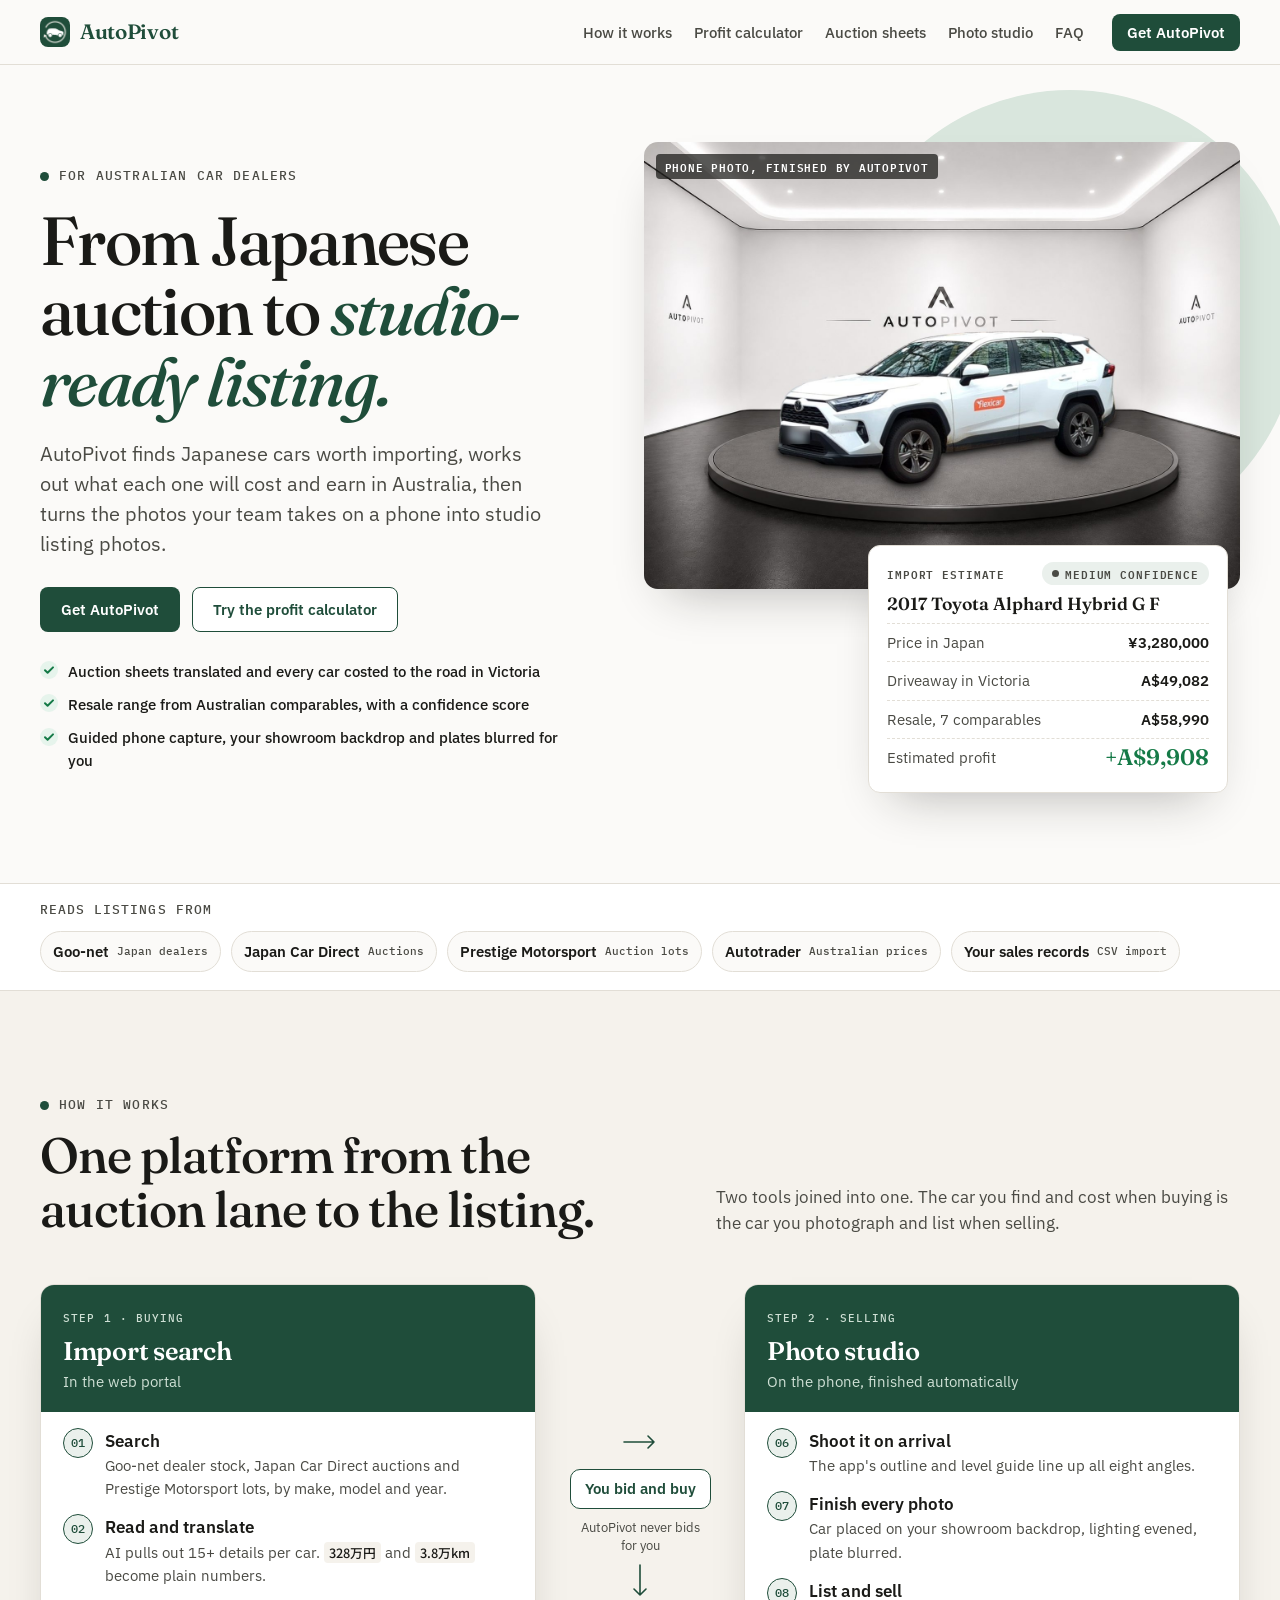
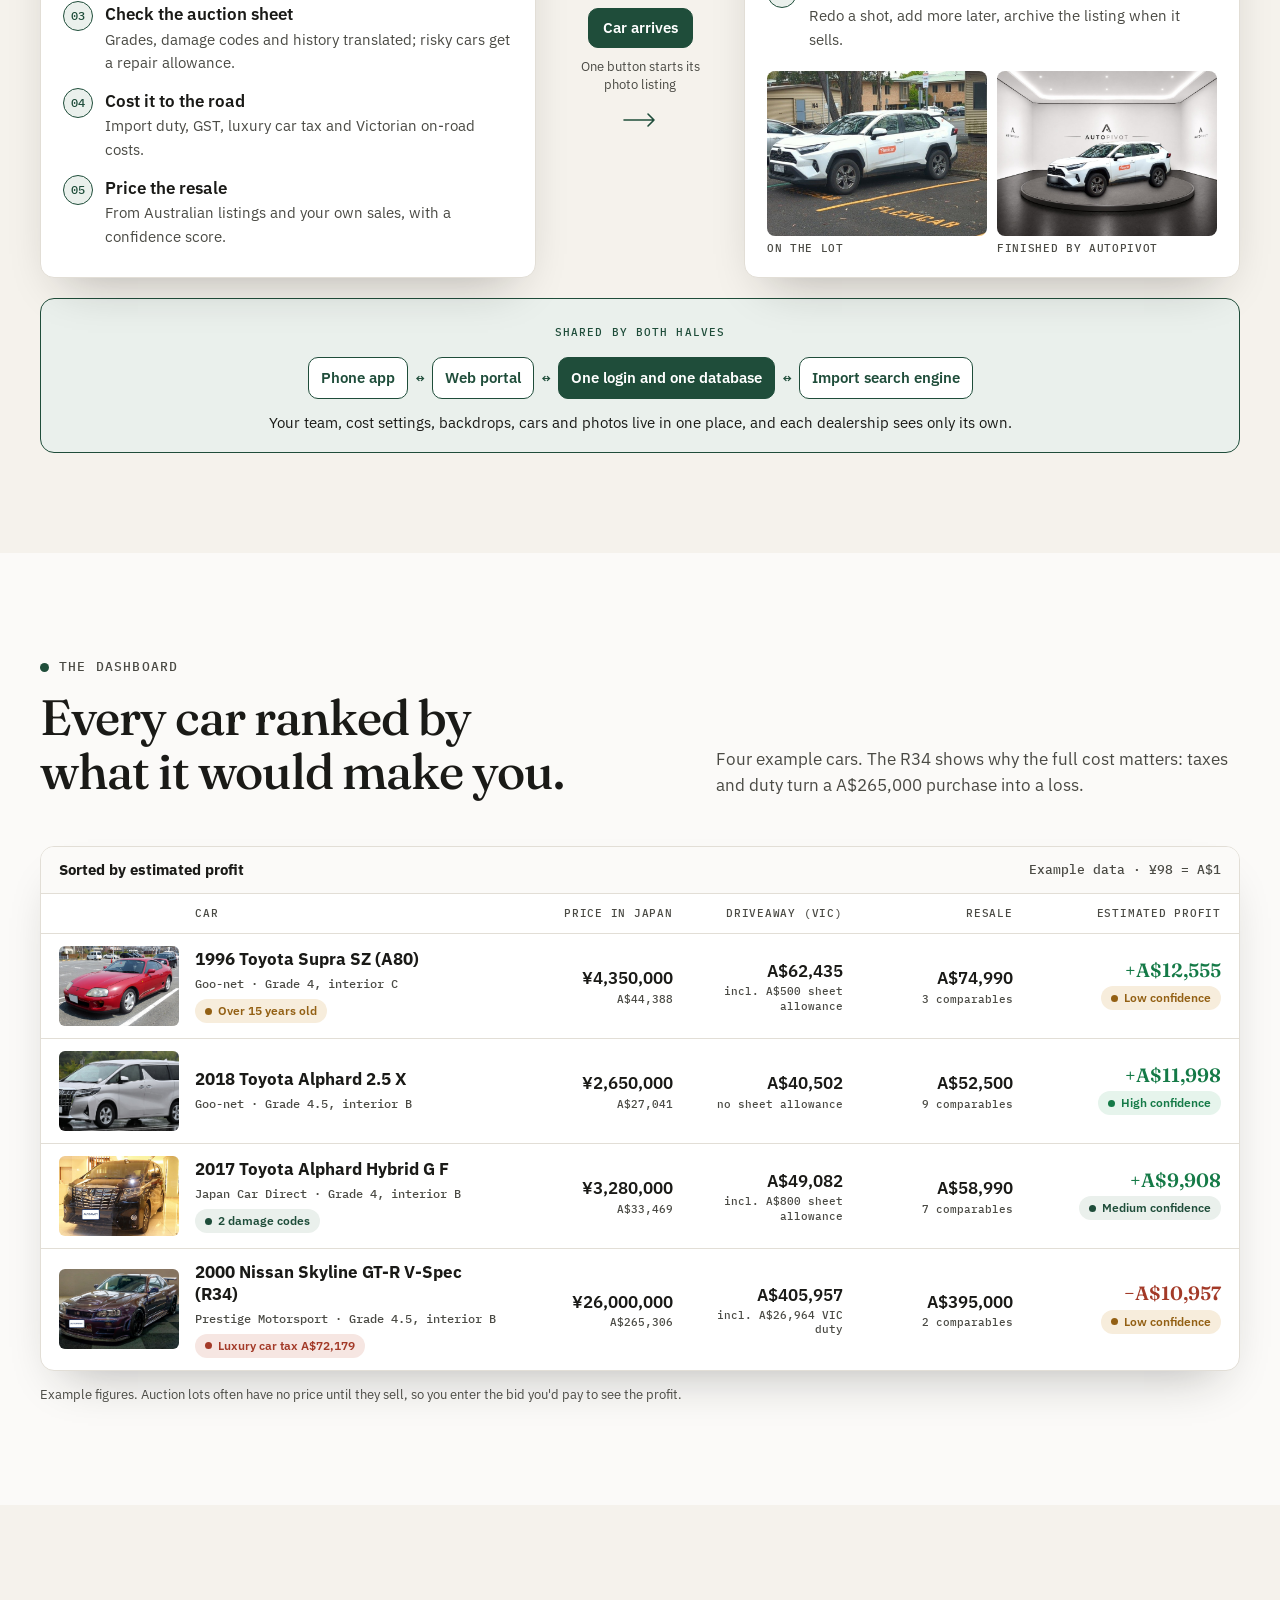
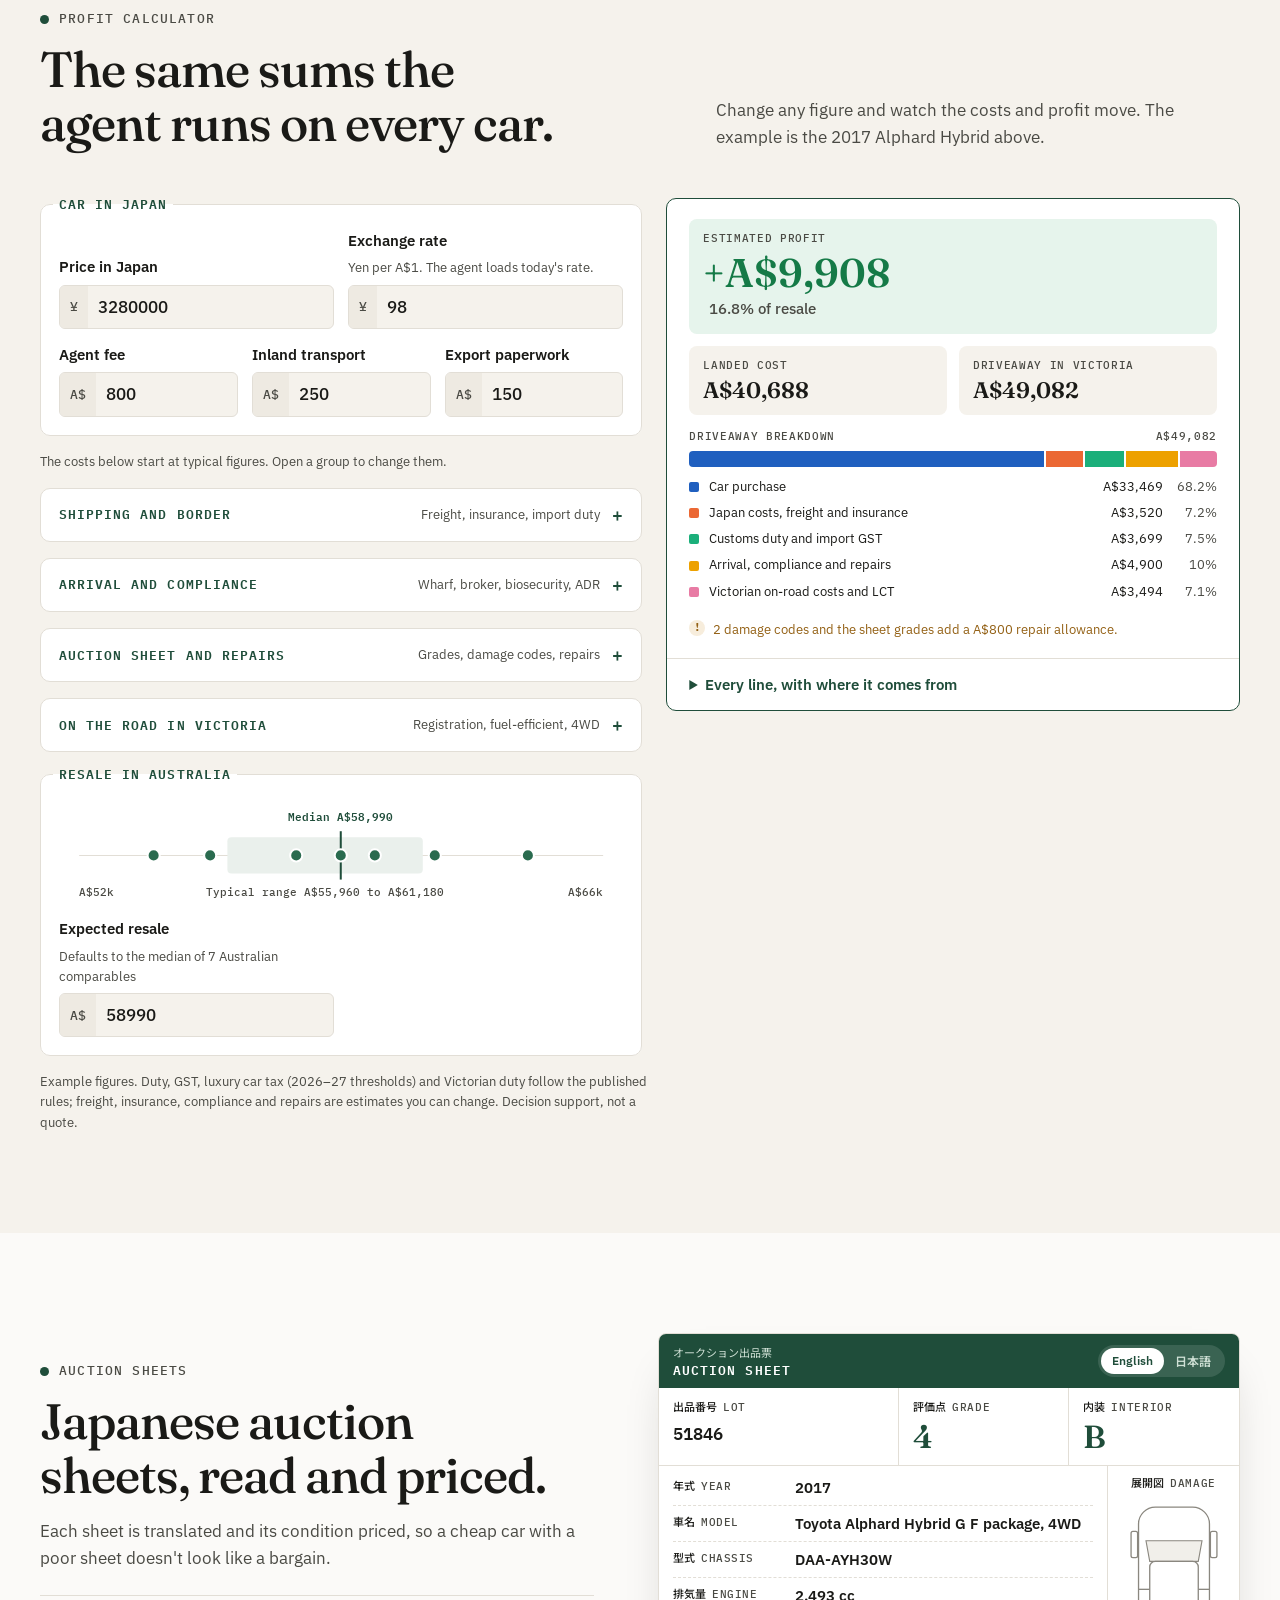
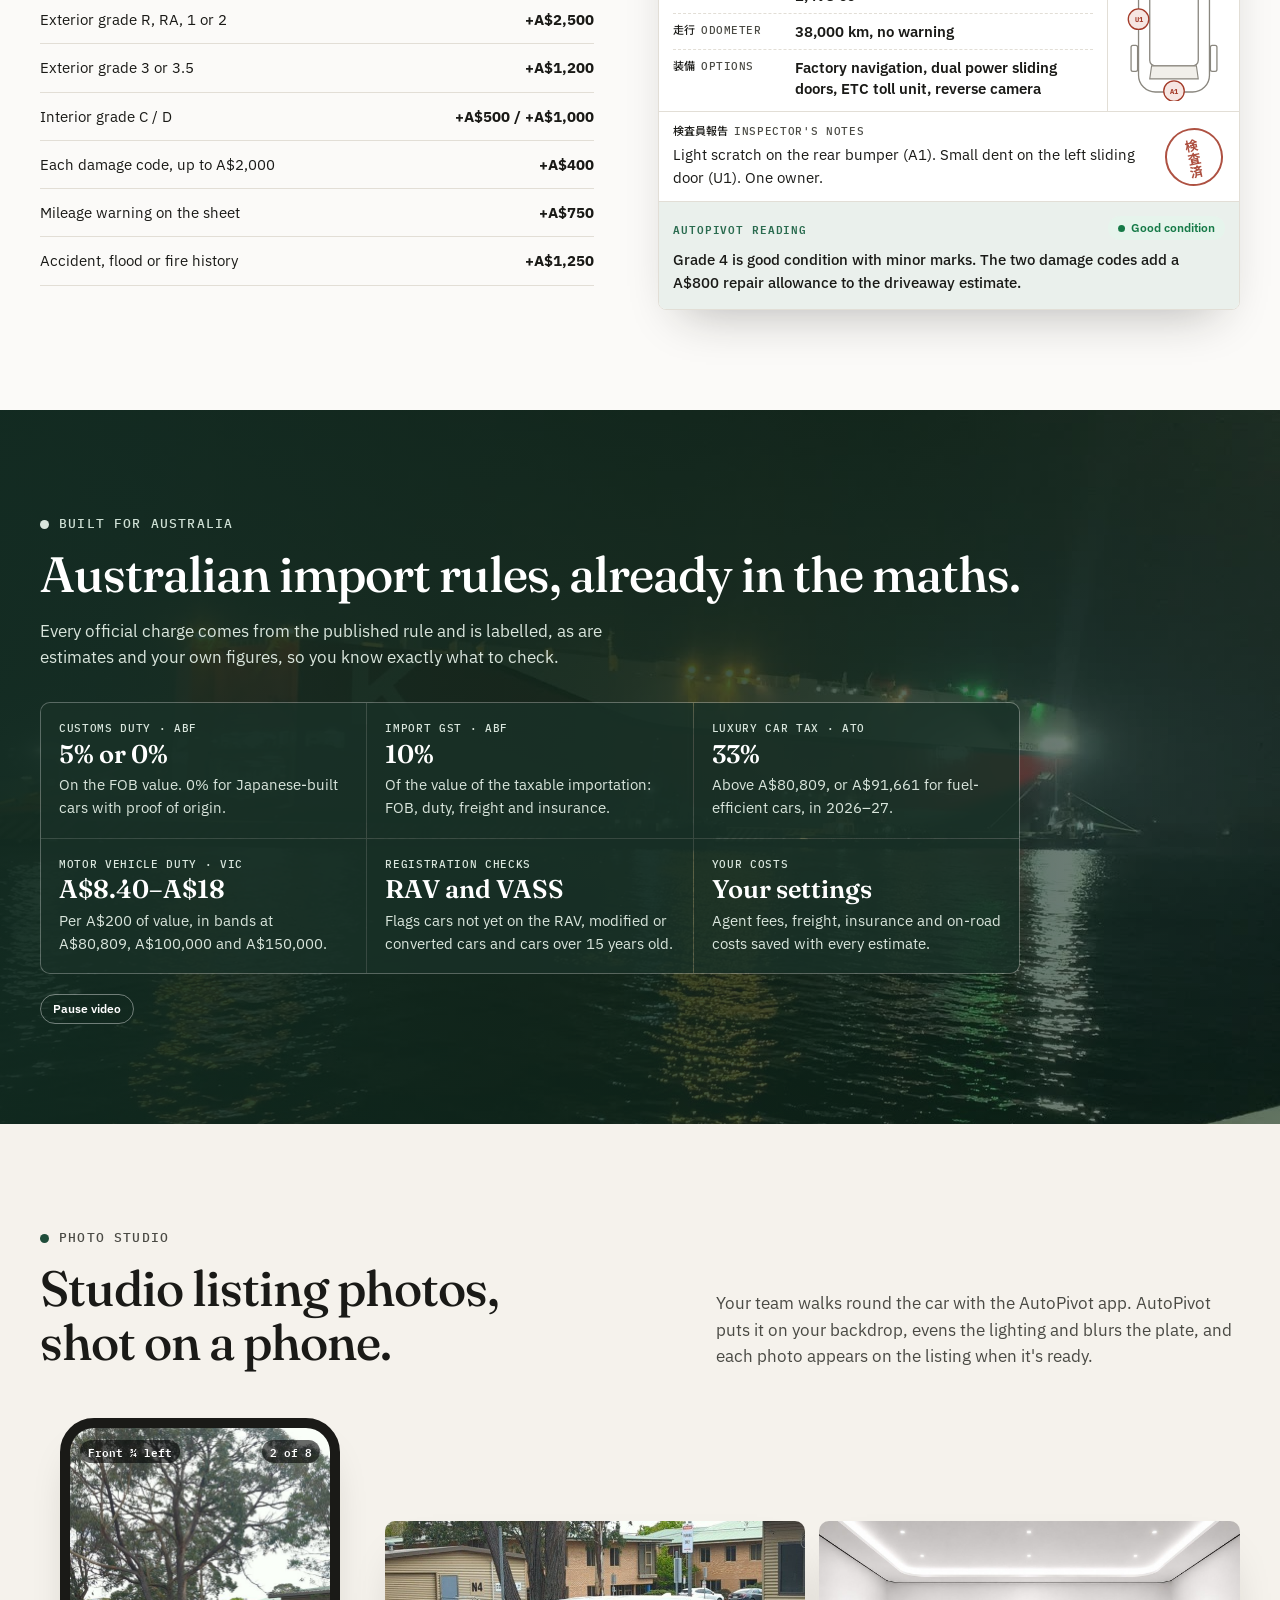
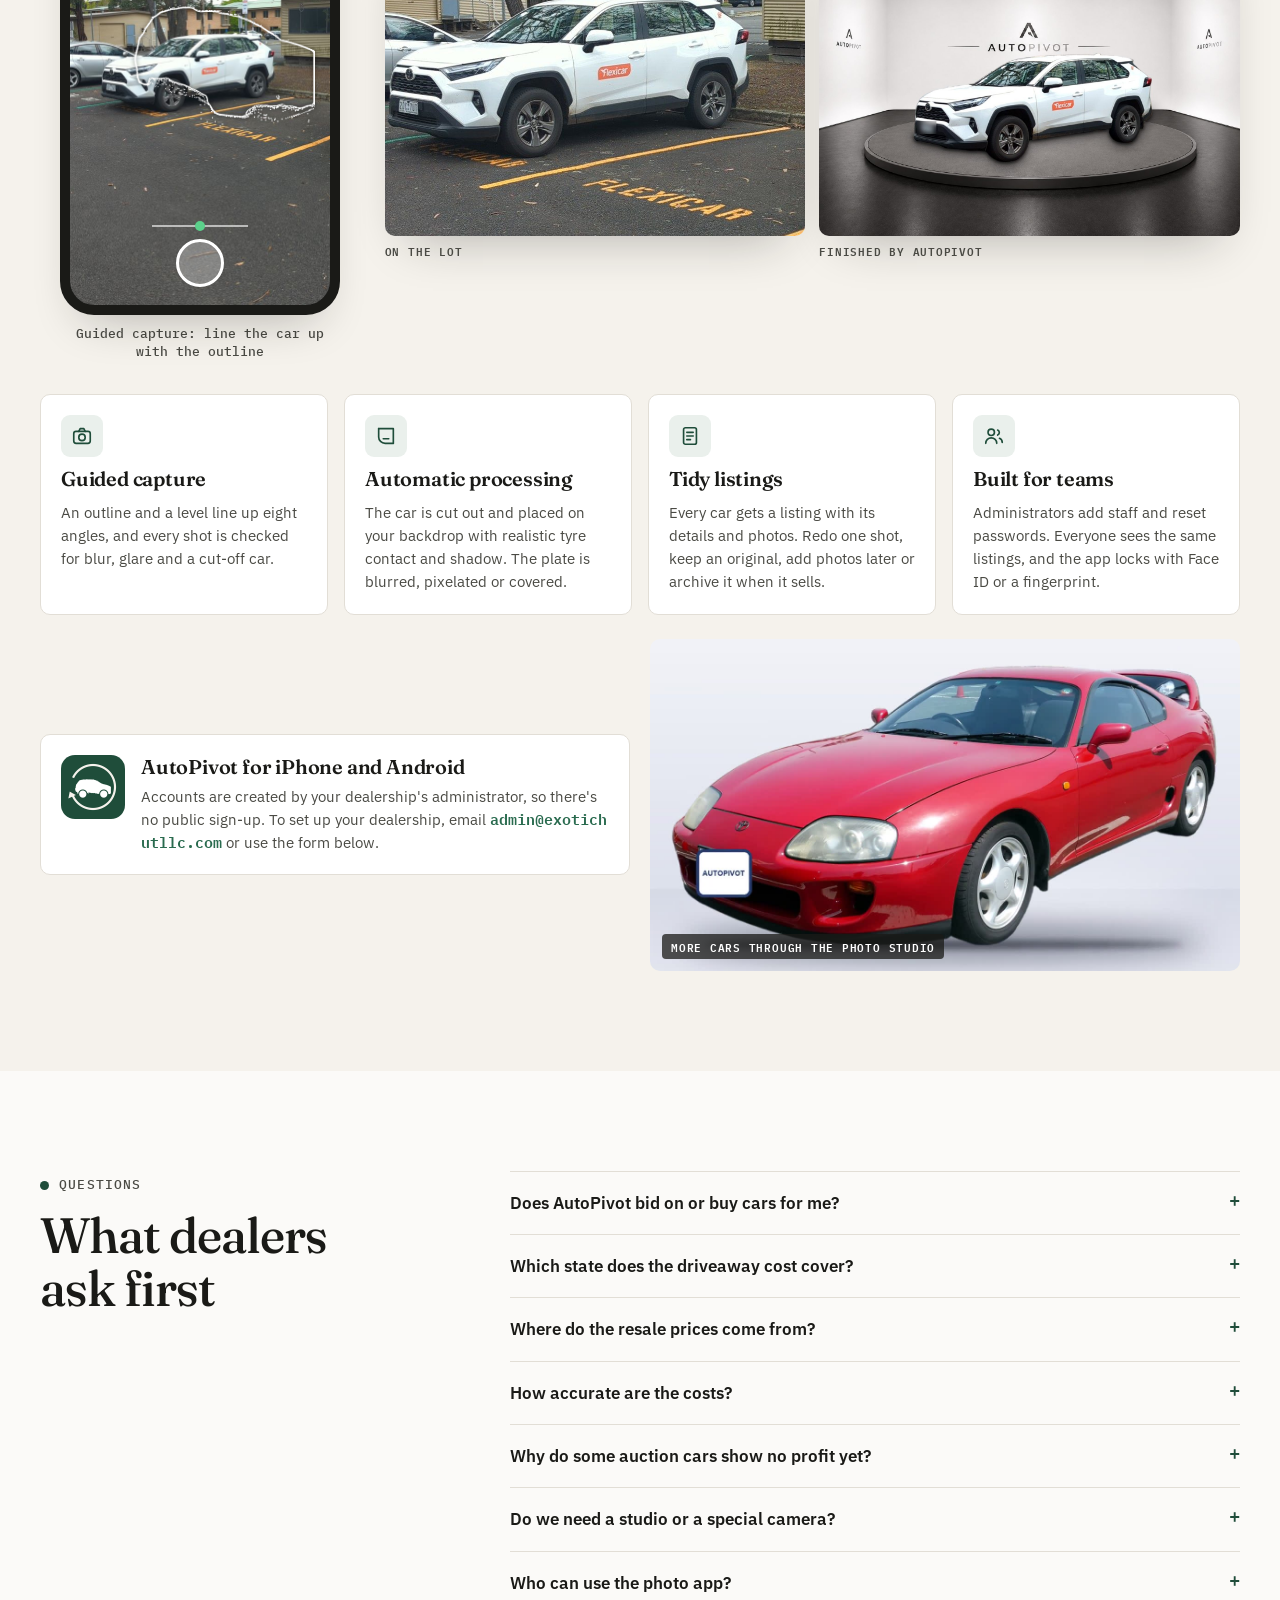
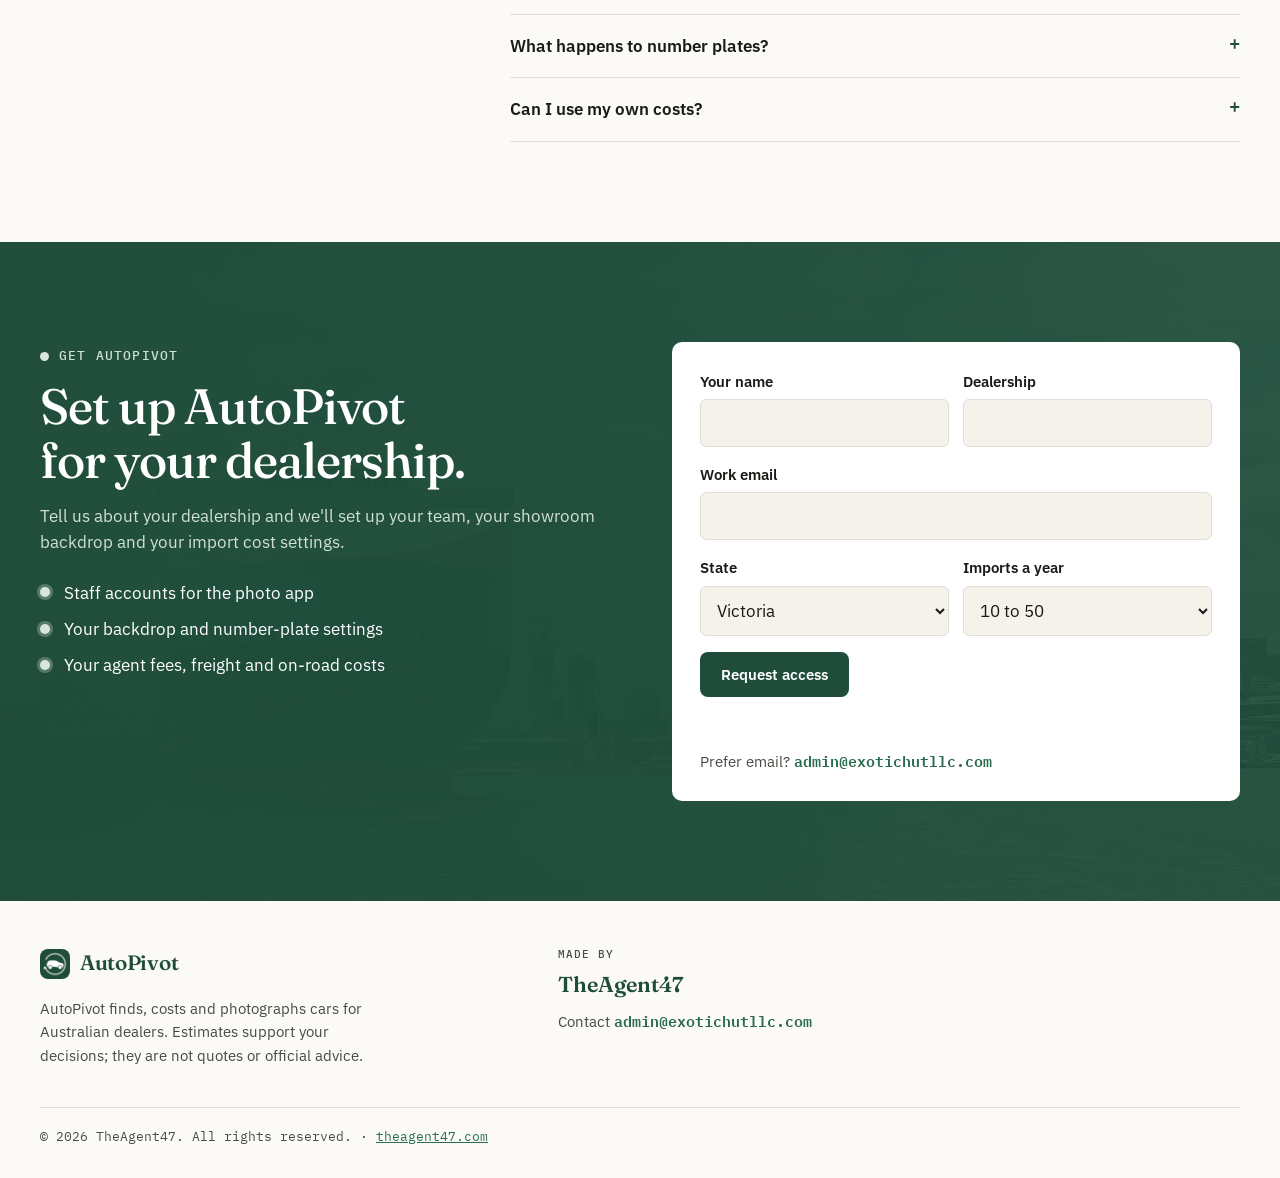
==== commit 4c3c396a: "Footer: made by TheAgent47, with a link to theagent47.com Replaces the Lux Tradita footer and copyri" ====
--- a/index.html
+++ b/index.html
@@ -349,7 +349,6 @@
 .rule-grid b { font: 600 1.6rem/1 var(--f-display); color: #FFFFFF; font-variant-numeric: tabular-nums; }
 .rule-grid span { font-size: var(--s-sm); color: #D9E5DC; }
 .rule-grid small { font: 500 11px/1.3 var(--f-mono); letter-spacing: .06em; text-transform: uppercase; color: var(--sun); }
-.video-credit { position: relative; z-index: 1; margin: 18px 0 0; font: 400 11px/1.4 var(--f-mono); color: #A9C2B2; }
 .video-toggle { margin-top: 20px; font: 600 12px/1 var(--f-body); padding: 8px 12px; border-radius: 999px; border: 1px solid rgba(255, 255, 255, .4); background: transparent; color: #FFFFFF; cursor: pointer; }
 
 /* AI photos */
@@ -404,8 +403,9 @@
 .foot-grid { display: grid; grid-template-columns: minmax(0, 1.4fr) minmax(0, 2fr); gap: 40px; }
 .foot-grid p { margin: 12px 0 0; color: var(--muted); max-width: 40ch; }
 .foot-grid h4 { margin: 0 0 12px; font: 500 11px/1 var(--f-mono); letter-spacing: .09em; text-transform: uppercase; color: var(--muted); }
-.credits { list-style: none; padding: 0; margin: 0; display: grid; gap: 6px; font-size: var(--s-xs); color: var(--muted); }
-.credits a { color: var(--primary-2); }
+.maker { display: inline-block; font: 600 1.35rem/1.2 var(--f-display); color: var(--primary); text-decoration: none; }
+.maker:hover { text-decoration: underline; }
+.foot-base a { color: var(--primary-2); }
 .foot-base { margin: 40px 0 0; padding-top: 20px; border-top: 1px solid var(--line); font: 400 var(--s-xs)/1.4 var(--f-mono); color: var(--muted); }
 
 
@@ -981,7 +981,6 @@
         <li><small>Your costs</small><b>Your settings</b><span>Agent fees, freight, insurance and on-road costs saved with every estimate.</span></li>
       </ul>
       <button class="video-toggle" id="video-toggle" type="button" aria-pressed="false">Pause video</button>
-      <p class="video-credit">Video: “Car carrier 01” by Koffermejia, CC BY-SA 4.0, trimmed and re-encoded.</p>
     </div>
   </section>
 
@@ -1027,7 +1026,7 @@
           <img src="media/autopivot-icon.png" alt="AutoPivot app icon" width="64" height="64" loading="lazy">
           <div>
             <h3>AutoPivot for iPhone and Android</h3>
-            <p>Accounts are created by your dealership's administrator, so there's no public sign-up. To set up your dealership, email <span class="email">support@luxtradita.com</span> or use the form below.</p>
+            <p>Accounts are created by your dealership's administrator, so there's no public sign-up. To set up your dealership, email <span class="email">admin@exotichutllc.com</span> or use the form below.</p>
           </div>
         </div>
         <div class="reel">
@@ -1124,7 +1123,7 @@
         </div>
         <button class="btn btn-accent" type="submit">Request access</button>
         <p class="form-status" id="form-status" role="status"></p>
-        <p class="form-alt">Prefer email? <span class="email">support@luxtradita.com</span></p>
+        <p class="form-alt">Prefer email? <span class="email">admin@exotichutllc.com</span></p>
       </form>
     </div>
   </section>
@@ -1139,24 +1138,14 @@
           <span>AutoPivot</span>
         </a>
         <p>AutoPivot finds, costs and photographs cars for Australian dealers. Estimates support your decisions; they are not quotes or official advice.</p>
-        <p>AutoPivot is made by Lux Tradita. Contact <span class="email">support@luxtradita.com</span>.</p>
-      </div>
-      <div>
-        <h4>Photo and video credits</h4>
-        <ul class="credits">
-          <li>RAV4 demo photos and the studio backdrop come from the AutoPivot app.</li>
-          <li>Toyota Alphard GF (black) by Tokumeigakarinoaoshima, <a href="https://commons.wikimedia.org/wiki/File:Toyota_ALPHARD_GF_(H30W)_front.jpg" target="_blank" rel="noopener">CC0</a>. Plate replaced.</li>
-          <li>Toyota Alphard X (silver) by TTTNIS, <a href="https://commons.wikimedia.org/wiki/File:2018-2023_Toyota_Alphard_X.jpg" target="_blank" rel="noopener">CC0</a>.</li>
-          <li>Toyota Supra SZ (A80) by Tokumeigakarinoaoshima, <a href="https://commons.wikimedia.org/wiki/File:Toyota_Supra_SZ_(A80)_front.jpg" target="_blank" rel="noopener">CC0</a>.</li>
-          <li>1999 Nissan Skyline GT-R by Calreyn88, <a href="https://commons.wikimedia.org/wiki/File:1999_Nissan_Skyline_GT-R.jpg" target="_blank" rel="noopener">CC BY-SA 4.0</a>. Background and plate replaced in the studio video; edits shared under the same licence.</li>
-          <li>Nissan Skyline GT-R V-spec, Brussels, by Matti Blume, <a href="https://commons.wikimedia.org/wiki/File:Nissan_Skyline_GT-R_V-spec,_BAS_24,_Brussels_(P1170369-RR).jpg" target="_blank" rel="noopener">CC BY-SA 4.0</a>. Plate replaced; edits shared under the same licence.</li>
-          <li>Adria Ace, Port of Melbourne, by Bernard Spragg, <a href="https://commons.wikimedia.org/wiki/File:Adria_Ace._Car_carrier_Port_of_Melbourne._(21860228040).jpg" target="_blank" rel="noopener">CC0</a>.</li>
-          <li>&ldquo;Car carrier 01&rdquo; video by Koffermejia, <a href="https://commons.wikimedia.org/wiki/File:Car_carrier_01.webm" target="_blank" rel="noopener">CC BY-SA 4.0</a>. Trimmed and re-encoded.</li>
-          <li>Studio edits for this site made with <a href="https://huggingface.co/ZhengPeng7/BiRefNet" target="_blank" rel="noopener">BiRefNet</a> (MIT) and <a href="https://huggingface.co/nickmuchi/yolos-small-finetuned-license-plate-detection" target="_blank" rel="noopener">YOLOS licence-plate detection</a>.</li>
-        </ul>
+      </div>
+      <div class="foot-maker">
+        <h4>Made by</h4>
+        <a class="maker" href="https://theagent47.com" target="_blank" rel="noopener">TheAgent47</a>
+        <p>Contact <span class="email">admin@exotichutllc.com</span></p>
       </div>
     </div>
-    <p class="foot-base">&copy; 2026 Lux Tradita. All rights reserved.</p>
+    <p class="foot-base">&copy; 2026 TheAgent47. All rights reserved. · <a href="https://theagent47.com" target="_blank" rel="noopener">theagent47.com</a></p>
   </div>
 </footer>
 
@@ -1340,8 +1329,8 @@
     }
     const v = (id) => $(id).value.trim();
     const body = ["Name: " + v("j-name"), "Dealership: " + v("j-dealer"), "Email: " + v("j-email"), "State: " + v("j-state"), "Imports a year: " + v("j-volume")].join("\n");
-    window.location.href = "mailto:support@luxtradita.com?subject=" + encodeURIComponent("AutoPivot for " + v("j-dealer")) + "&body=" + encodeURIComponent(body);
-    status.textContent = "Your email app should open with these details filled in. If it doesn't, email support@luxtradita.com.";
+    window.location.href = "mailto:admin@exotichutllc.com?subject=" + encodeURIComponent("AutoPivot for " + v("j-dealer")) + "&body=" + encodeURIComponent(body);
+    status.textContent = "Your email app should open with these details filled in. If it doesn't, email admin@exotichutllc.com.";
   });
 })();
 </script>
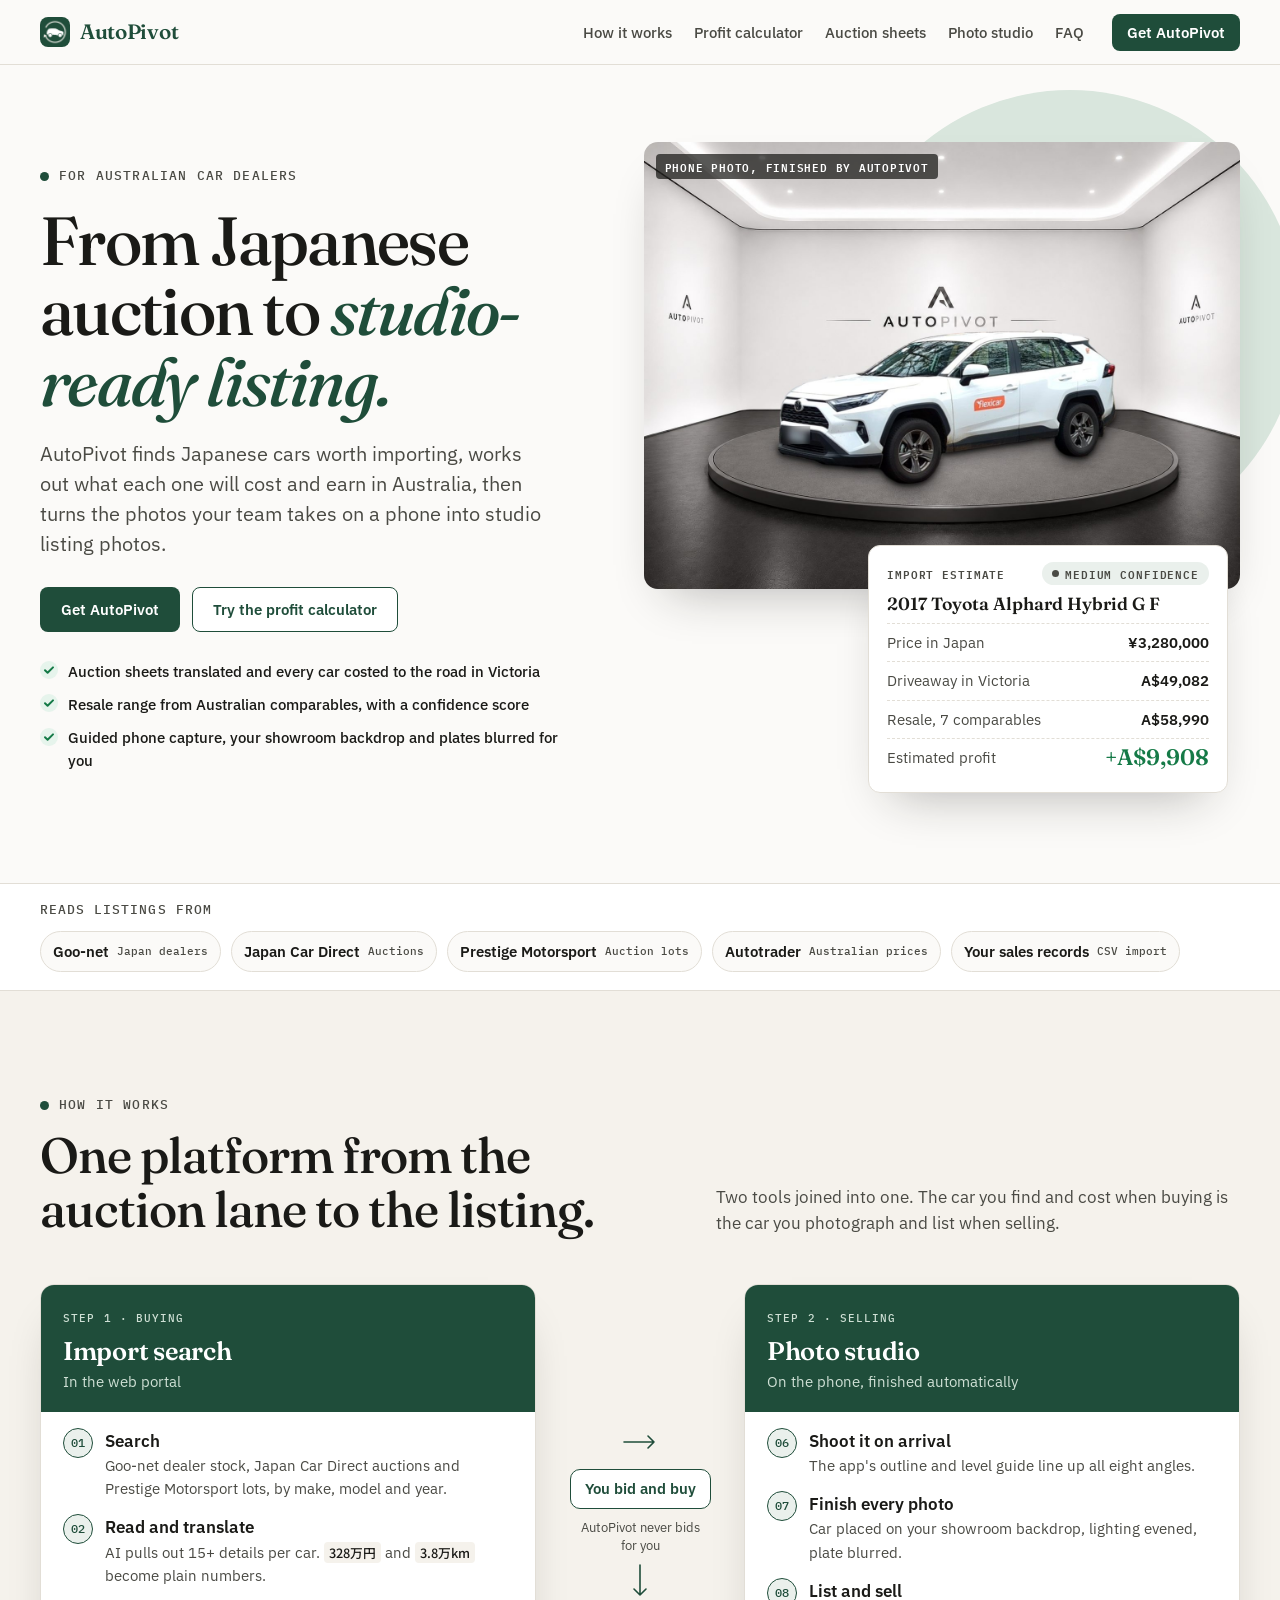
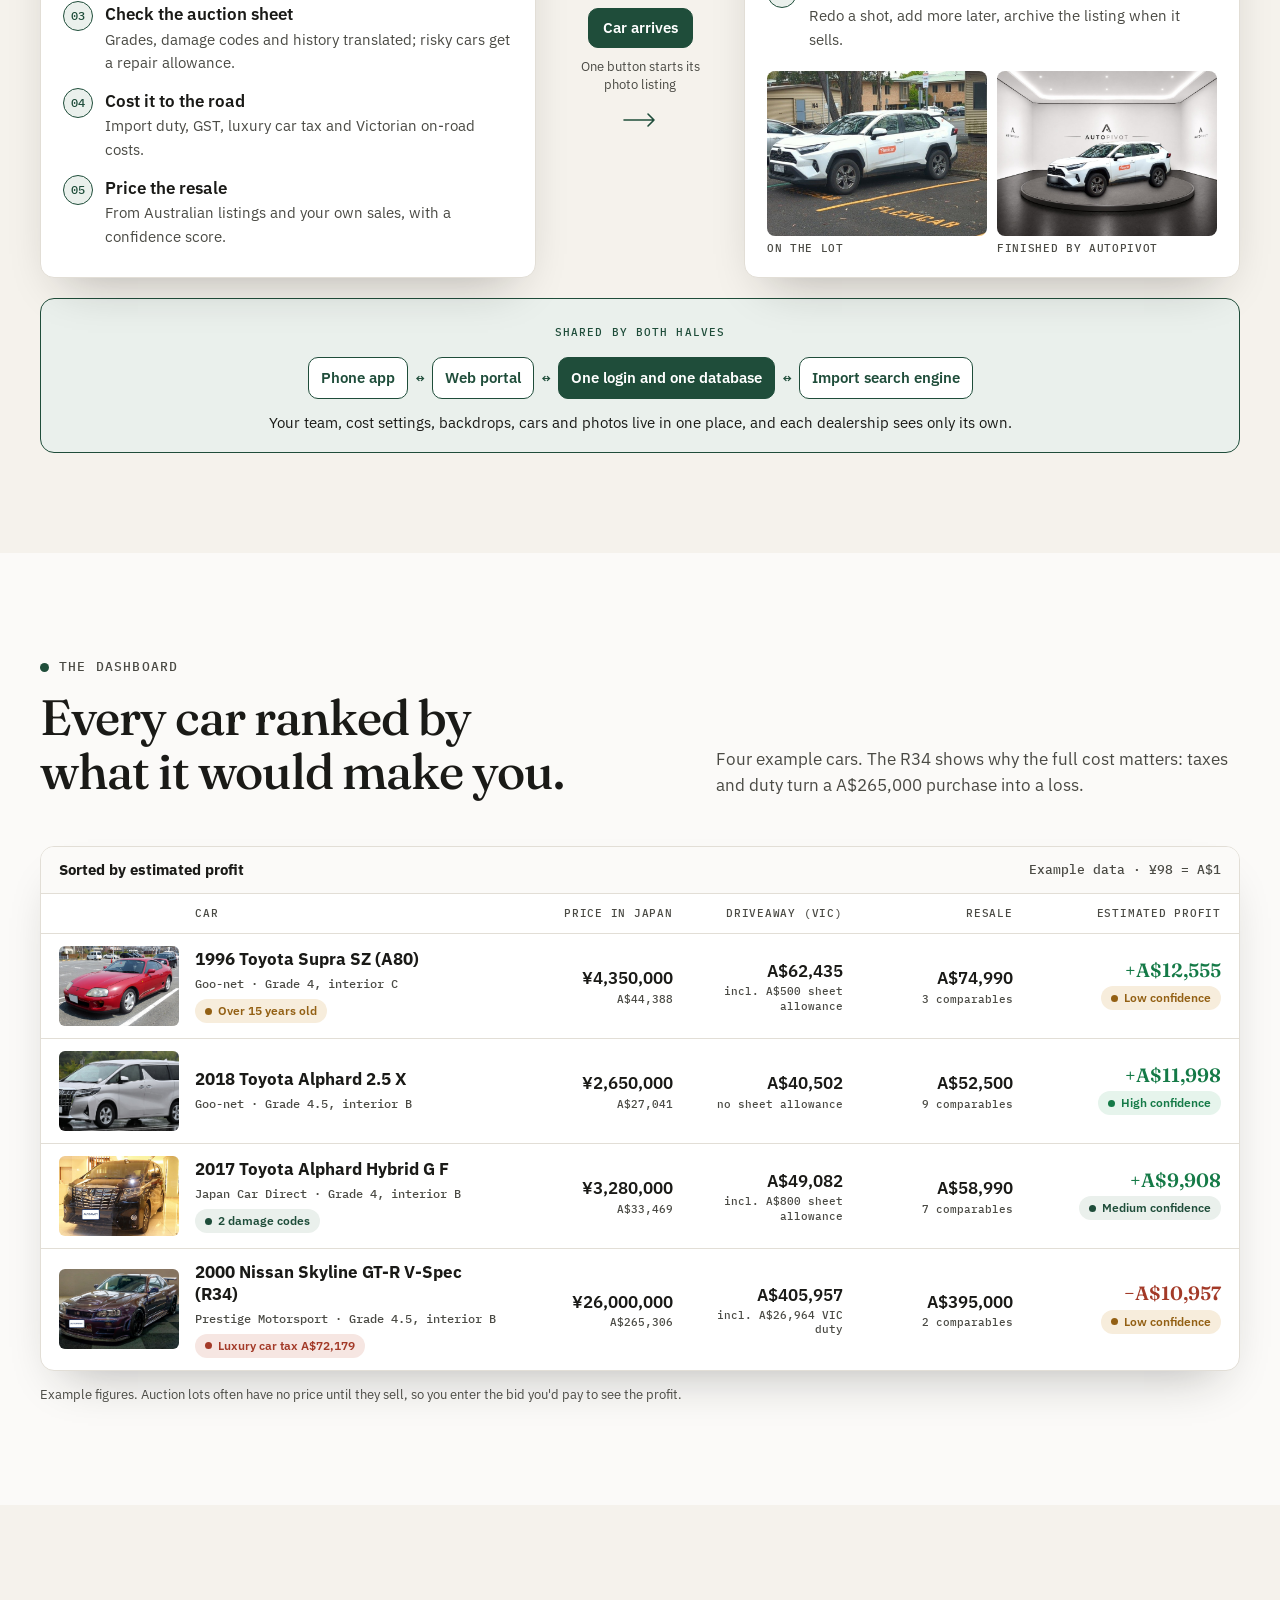
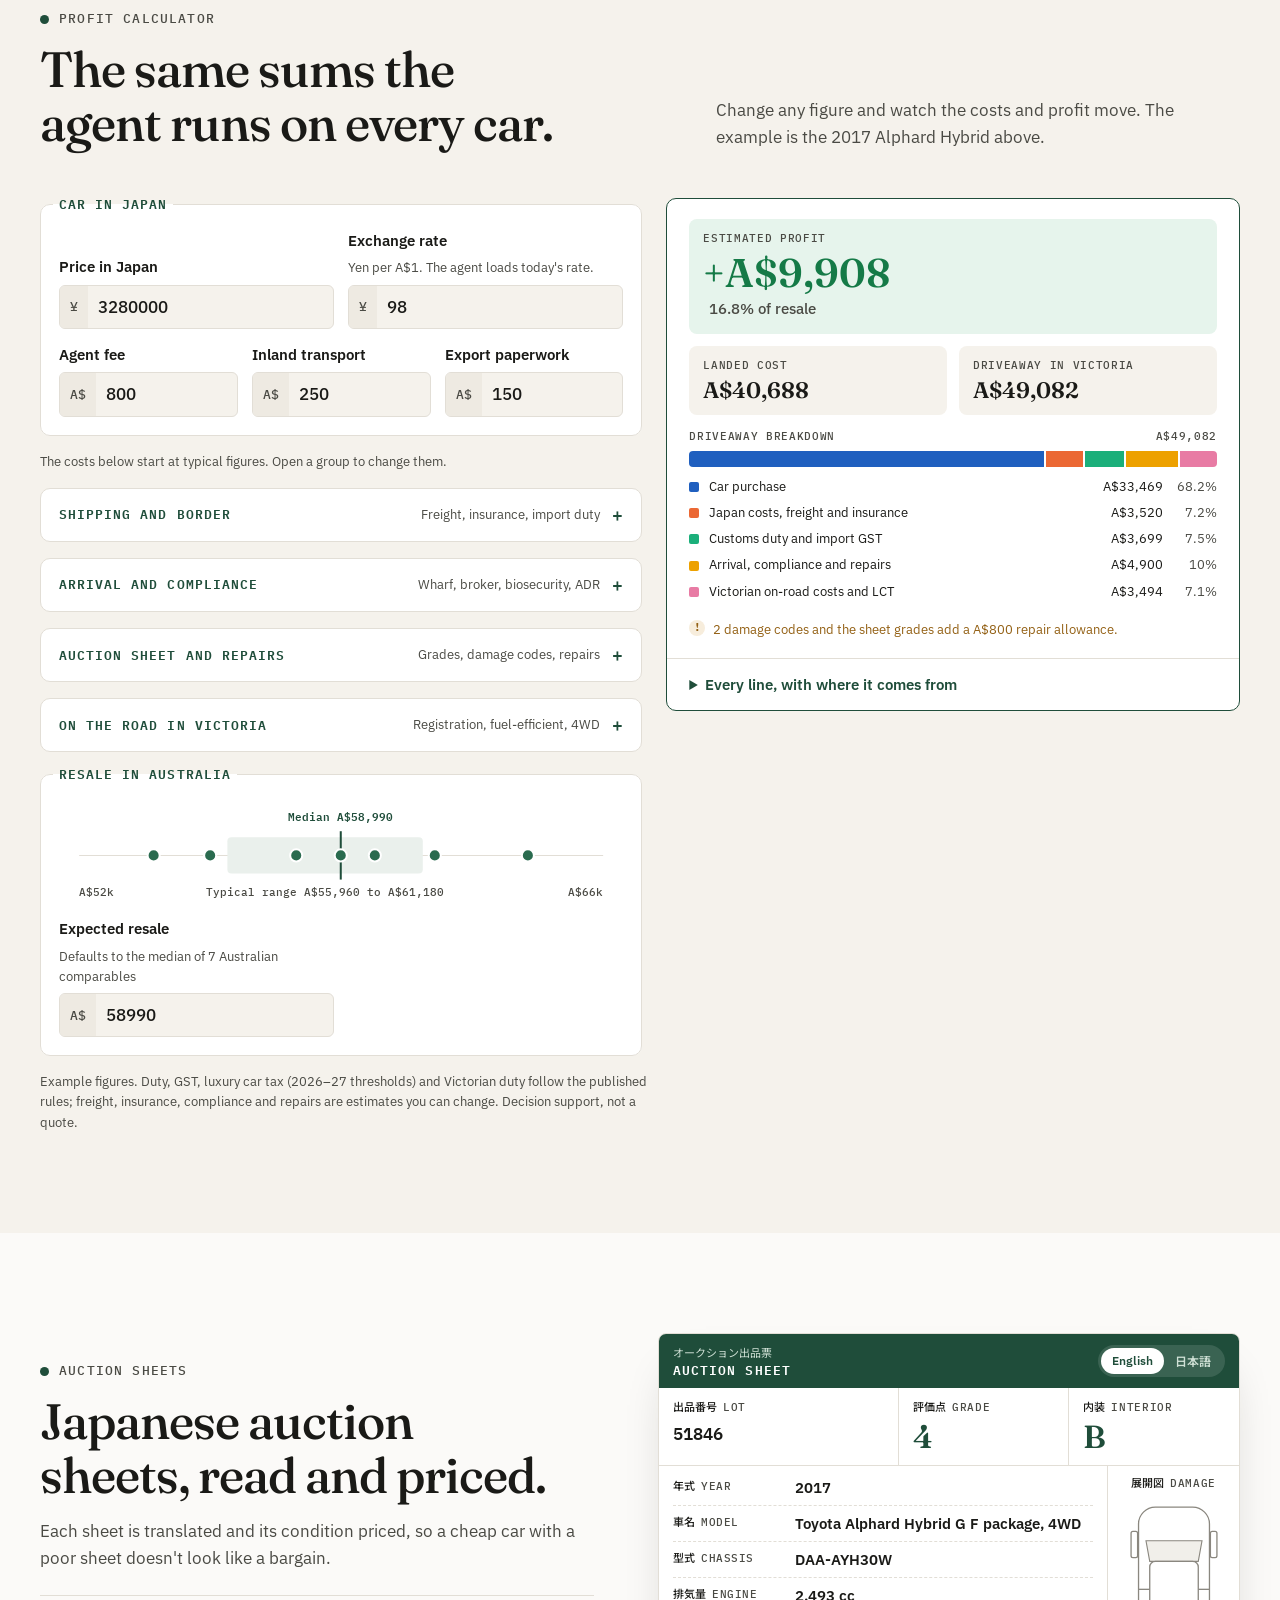
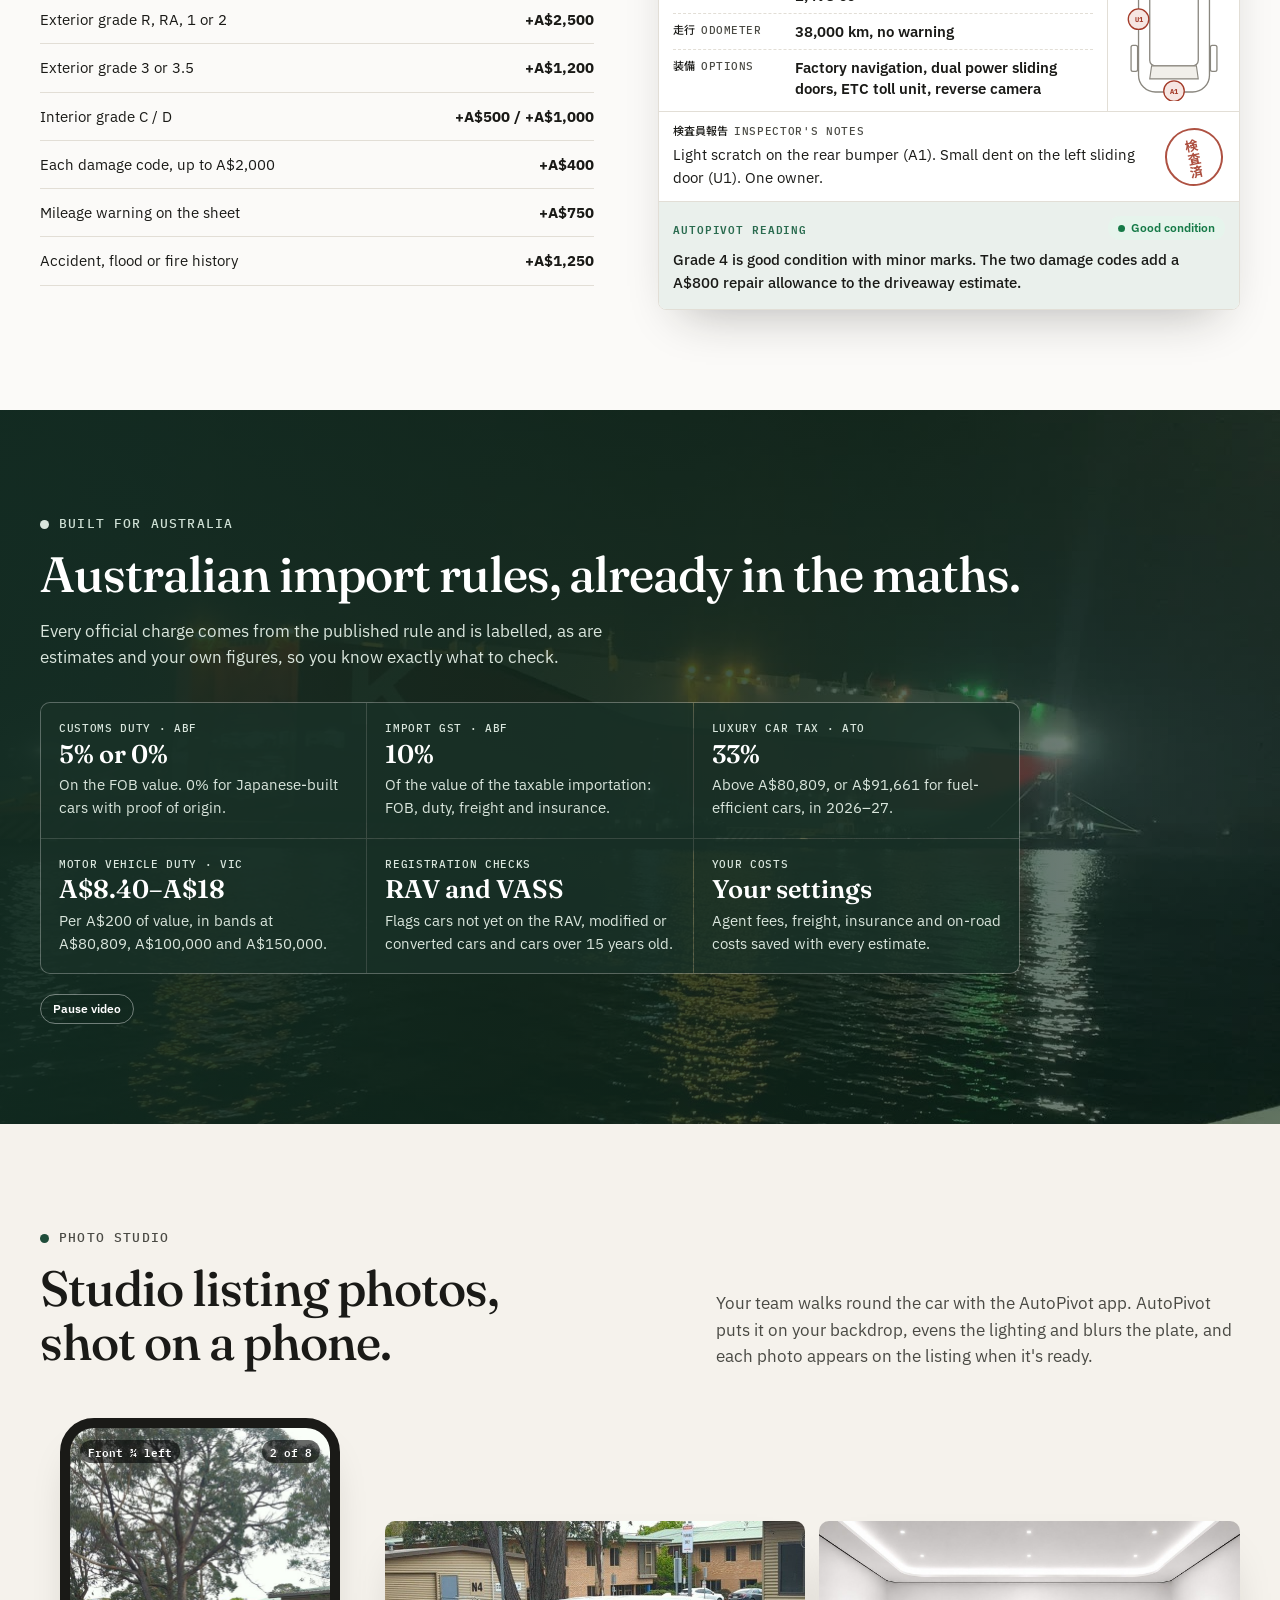
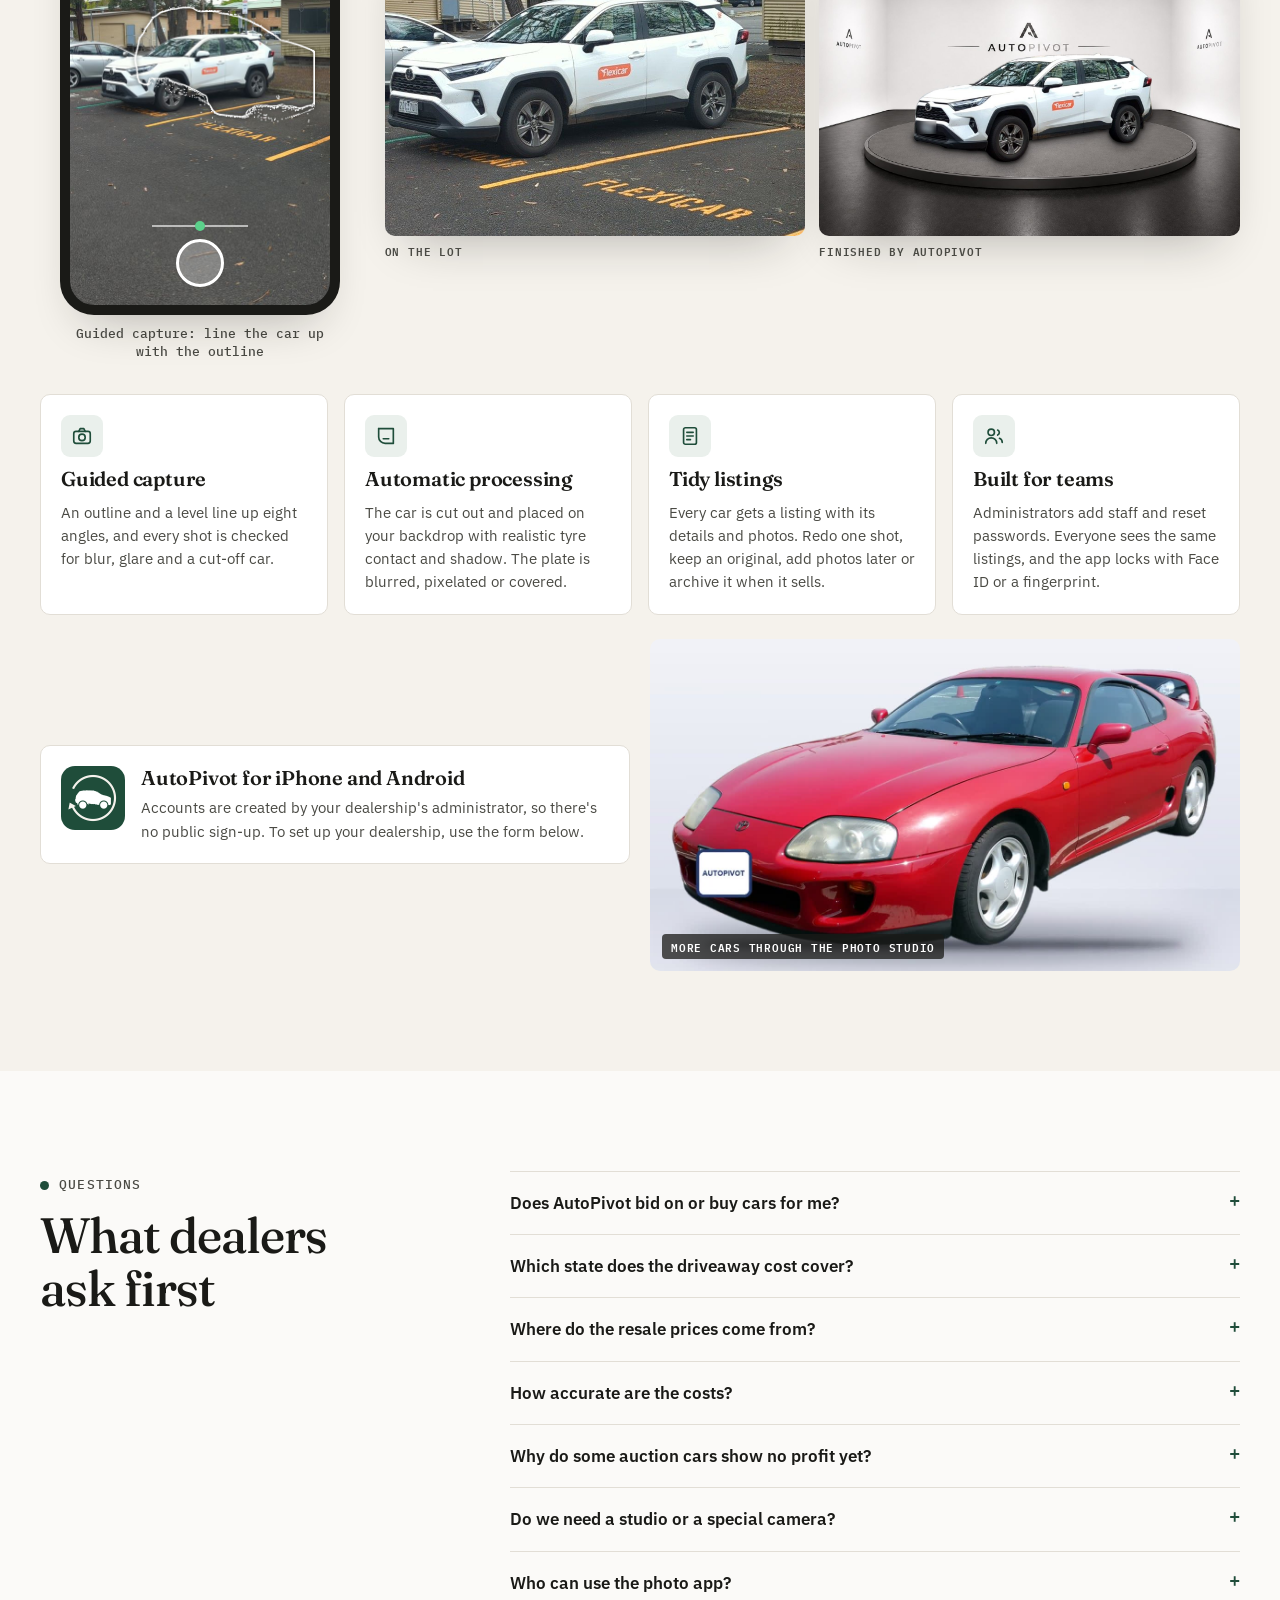
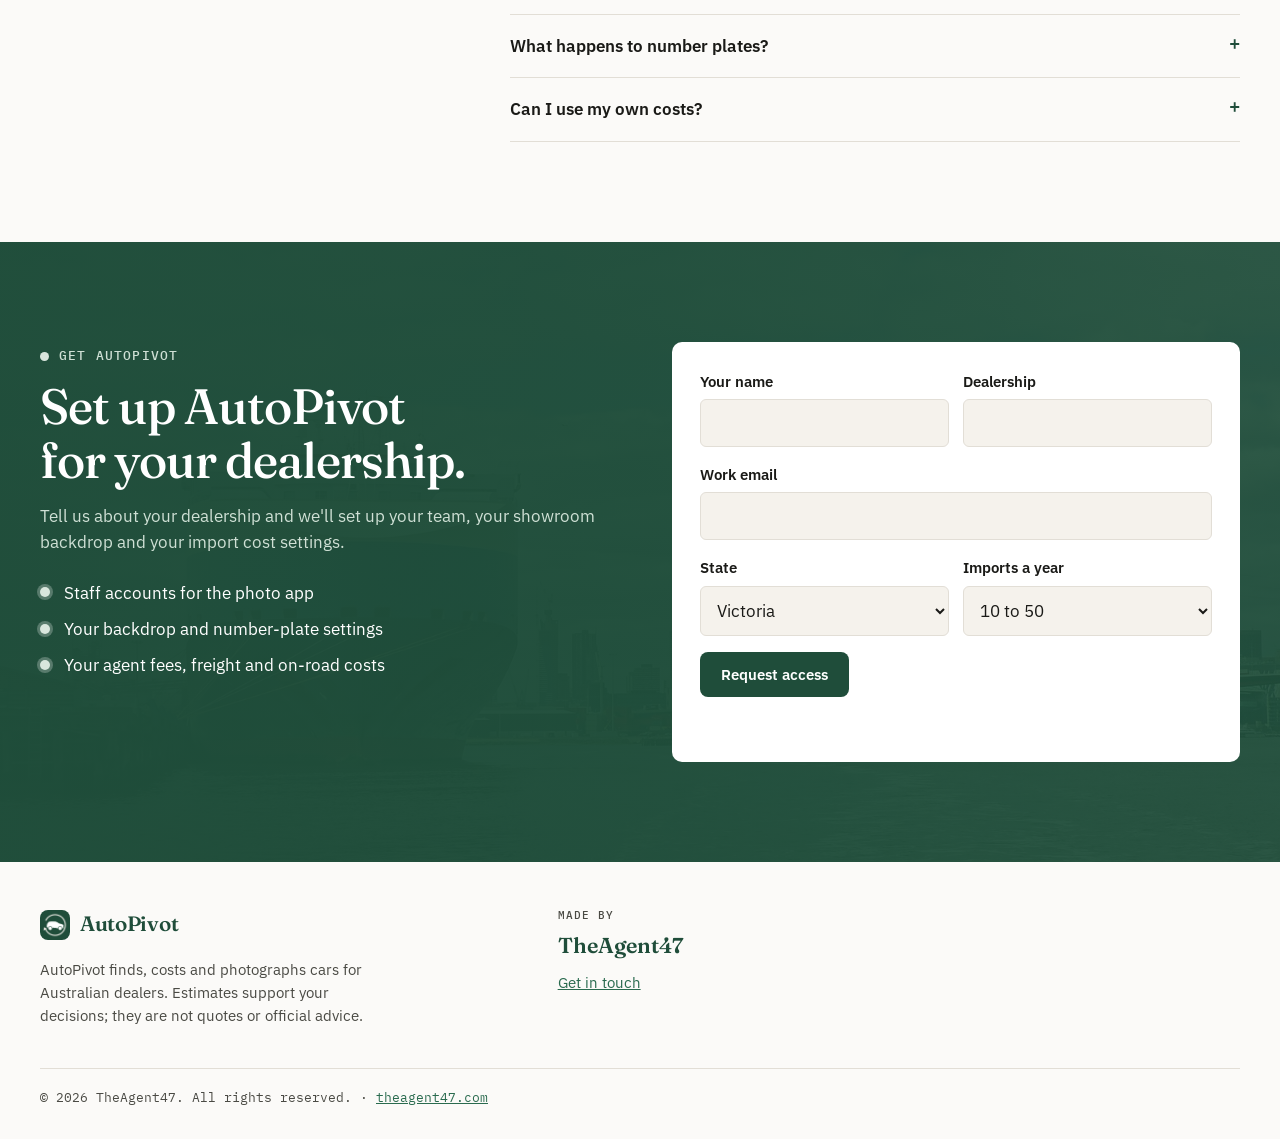
==== commit da4447db: "Send the sign-up form through Web3Forms; show no email address The form opened the visitor's email a" ====
--- a/index.html
+++ b/index.html
@@ -472,8 +472,8 @@
 .app-card { display: flex; gap: 16px; align-items: flex-start; background: var(--card); border: 1px solid var(--line); border-radius: var(--radius); padding: 20px; }
 .app-card img { width: 64px; height: 64px; border-radius: 14px; flex: none; }
 .app-card p { margin: 6px 0 0; color: var(--muted); font-size: var(--s-sm); }
-.email { font-family: var(--f-mono); font-weight: 600; color: var(--primary-2); -webkit-user-select: all; user-select: all; word-break: break-all; }
-.form-alt { margin: 0; font-size: var(--s-sm); color: var(--muted); }
+.foot-maker a:not(.maker) { color: var(--primary-2); }
+.trap { position: absolute; left: -9999px; width: 1px; height: 1px; opacity: 0; }
 
 /* Responsive */
 @media (max-width: 1000px) {
@@ -1026,7 +1026,7 @@
           <img src="media/autopivot-icon.png" alt="AutoPivot app icon" width="64" height="64" loading="lazy">
           <div>
             <h3>AutoPivot for iPhone and Android</h3>
-            <p>Accounts are created by your dealership's administrator, so there's no public sign-up. To set up your dealership, email <span class="email">admin@exotichutllc.com</span> or use the form below.</p>
+            <p>Accounts are created by your dealership's administrator, so there's no public sign-up. To set up your dealership, use the form below.</p>
           </div>
         </div>
         <div class="reel">
@@ -1121,9 +1121,9 @@
             </select>
           </label>
         </div>
+        <input class="trap" type="checkbox" name="botcheck" tabindex="-1" autocomplete="off" aria-hidden="true">
         <button class="btn btn-accent" type="submit">Request access</button>
         <p class="form-status" id="form-status" role="status"></p>
-        <p class="form-alt">Prefer email? <span class="email">admin@exotichutllc.com</span></p>
       </form>
     </div>
   </section>
@@ -1142,7 +1142,7 @@
       <div class="foot-maker">
         <h4>Made by</h4>
         <a class="maker" href="https://theagent47.com" target="_blank" rel="noopener">TheAgent47</a>
-        <p>Contact <span class="email">admin@exotichutllc.com</span></p>
+        <p><a href="#join">Get in touch</a></p>
       </div>
     </div>
     <p class="foot-base">&copy; 2026 TheAgent47. All rights reserved. · <a href="https://theagent47.com" target="_blank" rel="noopener">theagent47.com</a></p>
@@ -1317,6 +1317,9 @@
   });
 
   // Early access form (not connected to a backend yet)
+  // Public by design: Web3Forms access keys only let this form send to the
+  // inbox they were created for. https://web3forms.com
+  const WEB3FORMS_ACCESS_KEY = "WEB3FORMS_ACCESS_KEY";
   const form = $("join-form");
   const status = $("form-status");
   form.addEventListener("submit", (e) => {
@@ -1328,9 +1331,38 @@
       return;
     }
     const v = (id) => $(id).value.trim();
-    const body = ["Name: " + v("j-name"), "Dealership: " + v("j-dealer"), "Email: " + v("j-email"), "State: " + v("j-state"), "Imports a year: " + v("j-volume")].join("\n");
-    window.location.href = "mailto:admin@exotichutllc.com?subject=" + encodeURIComponent("AutoPivot for " + v("j-dealer")) + "&body=" + encodeURIComponent(body);
-    status.textContent = "Your email app should open with these details filled in. If it doesn't, email admin@exotichutllc.com.";
+    const button = form.querySelector('button[type="submit"]');
+    button.disabled = true;
+    status.textContent = "Sending…";
+    // Sent through Web3Forms, which emails it to the address the access key
+    // was made for. The address itself is never on this page.
+    fetch("https://api.web3forms.com/submit", {
+      method: "POST",
+      headers: { "Content-Type": "application/json", Accept: "application/json" },
+      body: JSON.stringify({
+        access_key: WEB3FORMS_ACCESS_KEY,
+        subject: "AutoPivot access request: " + v("j-dealer"),
+        from_name: "theautopivot.com",
+        name: v("j-name"),
+        email: v("j-email"),
+        dealership: v("j-dealer"),
+        state: v("j-state"),
+        imports_a_year: v("j-volume"),
+        botcheck: form.elements.botcheck.checked,
+      }),
+    })
+      .then((response) => response.json())
+      .then((result) => {
+        if (!result.success) throw new Error(result.message);
+        form.reset();
+        status.textContent = "Thanks, we've got your details and will be in touch soon.";
+      })
+      .catch(() => {
+        status.textContent = "Sorry, that didn't send. Please try again in a minute.";
+      })
+      .finally(() => {
+        button.disabled = false;
+      });
   });
 })();
 </script>
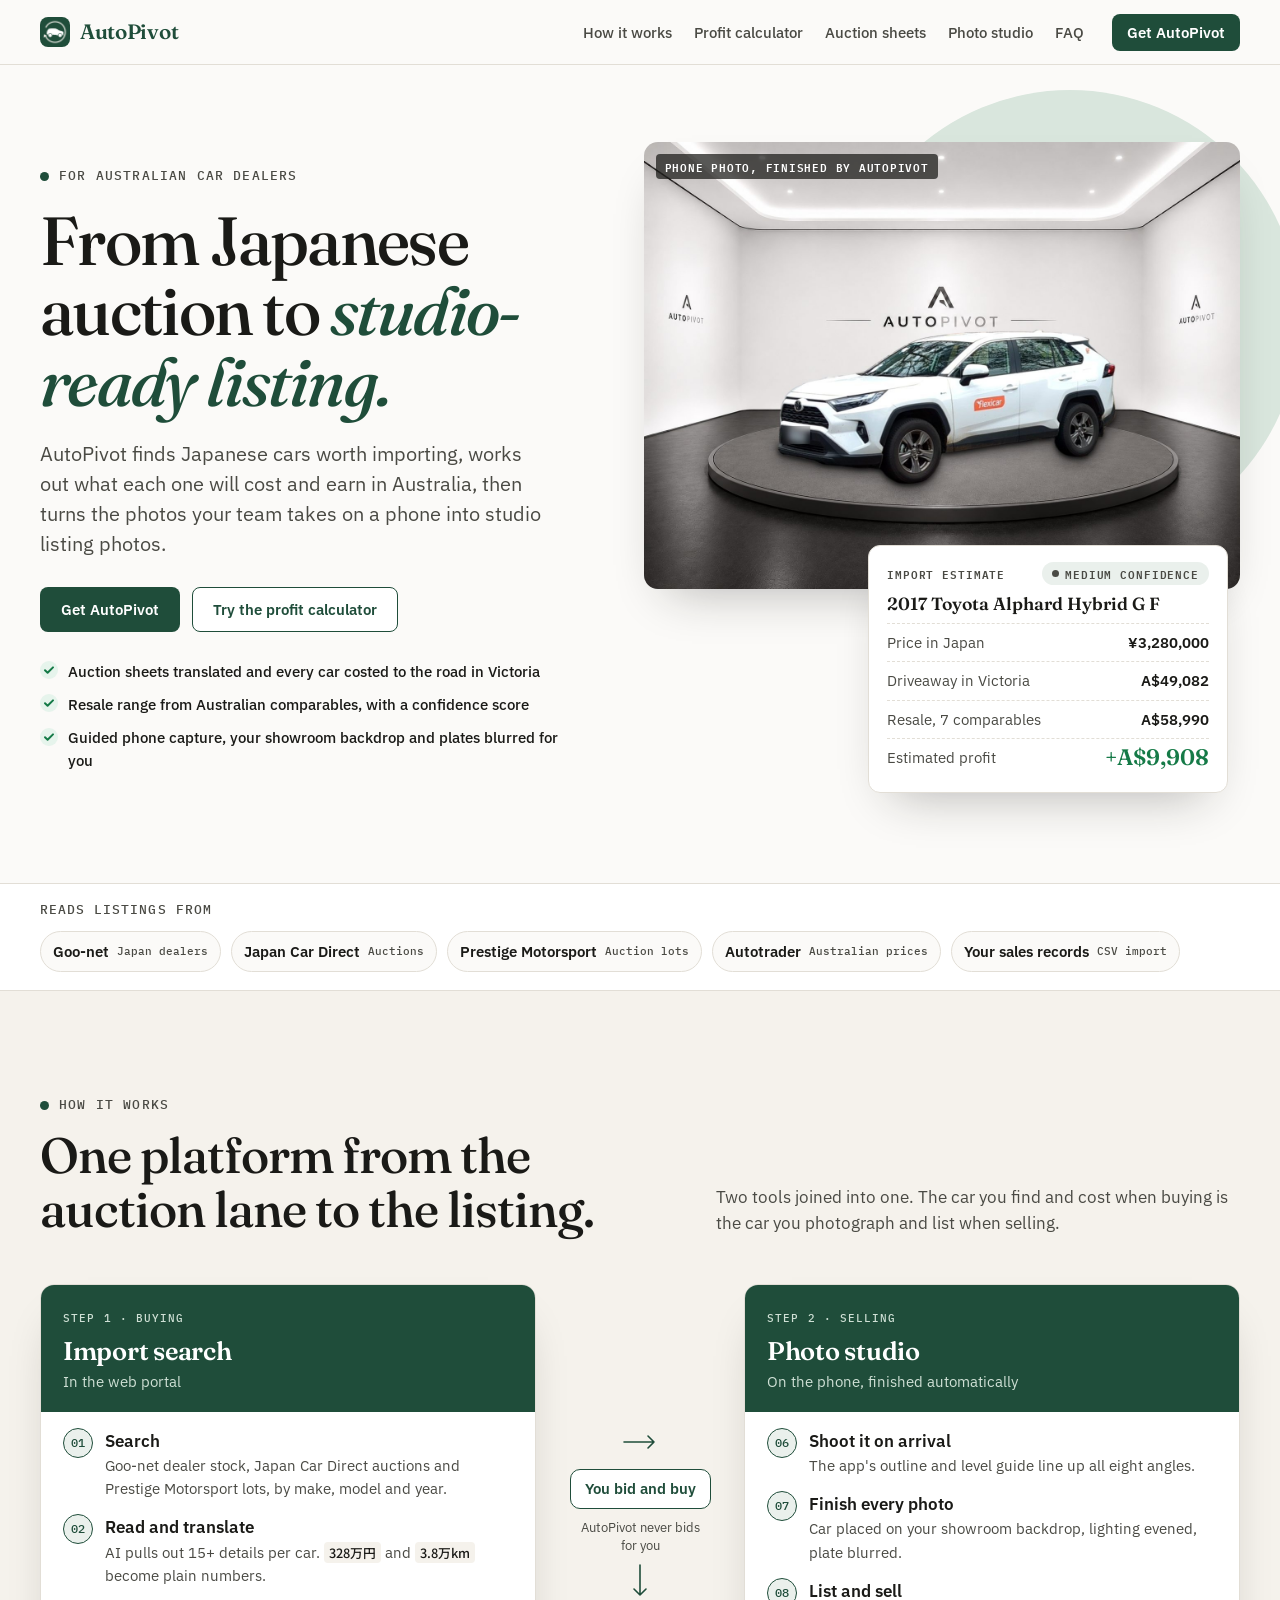
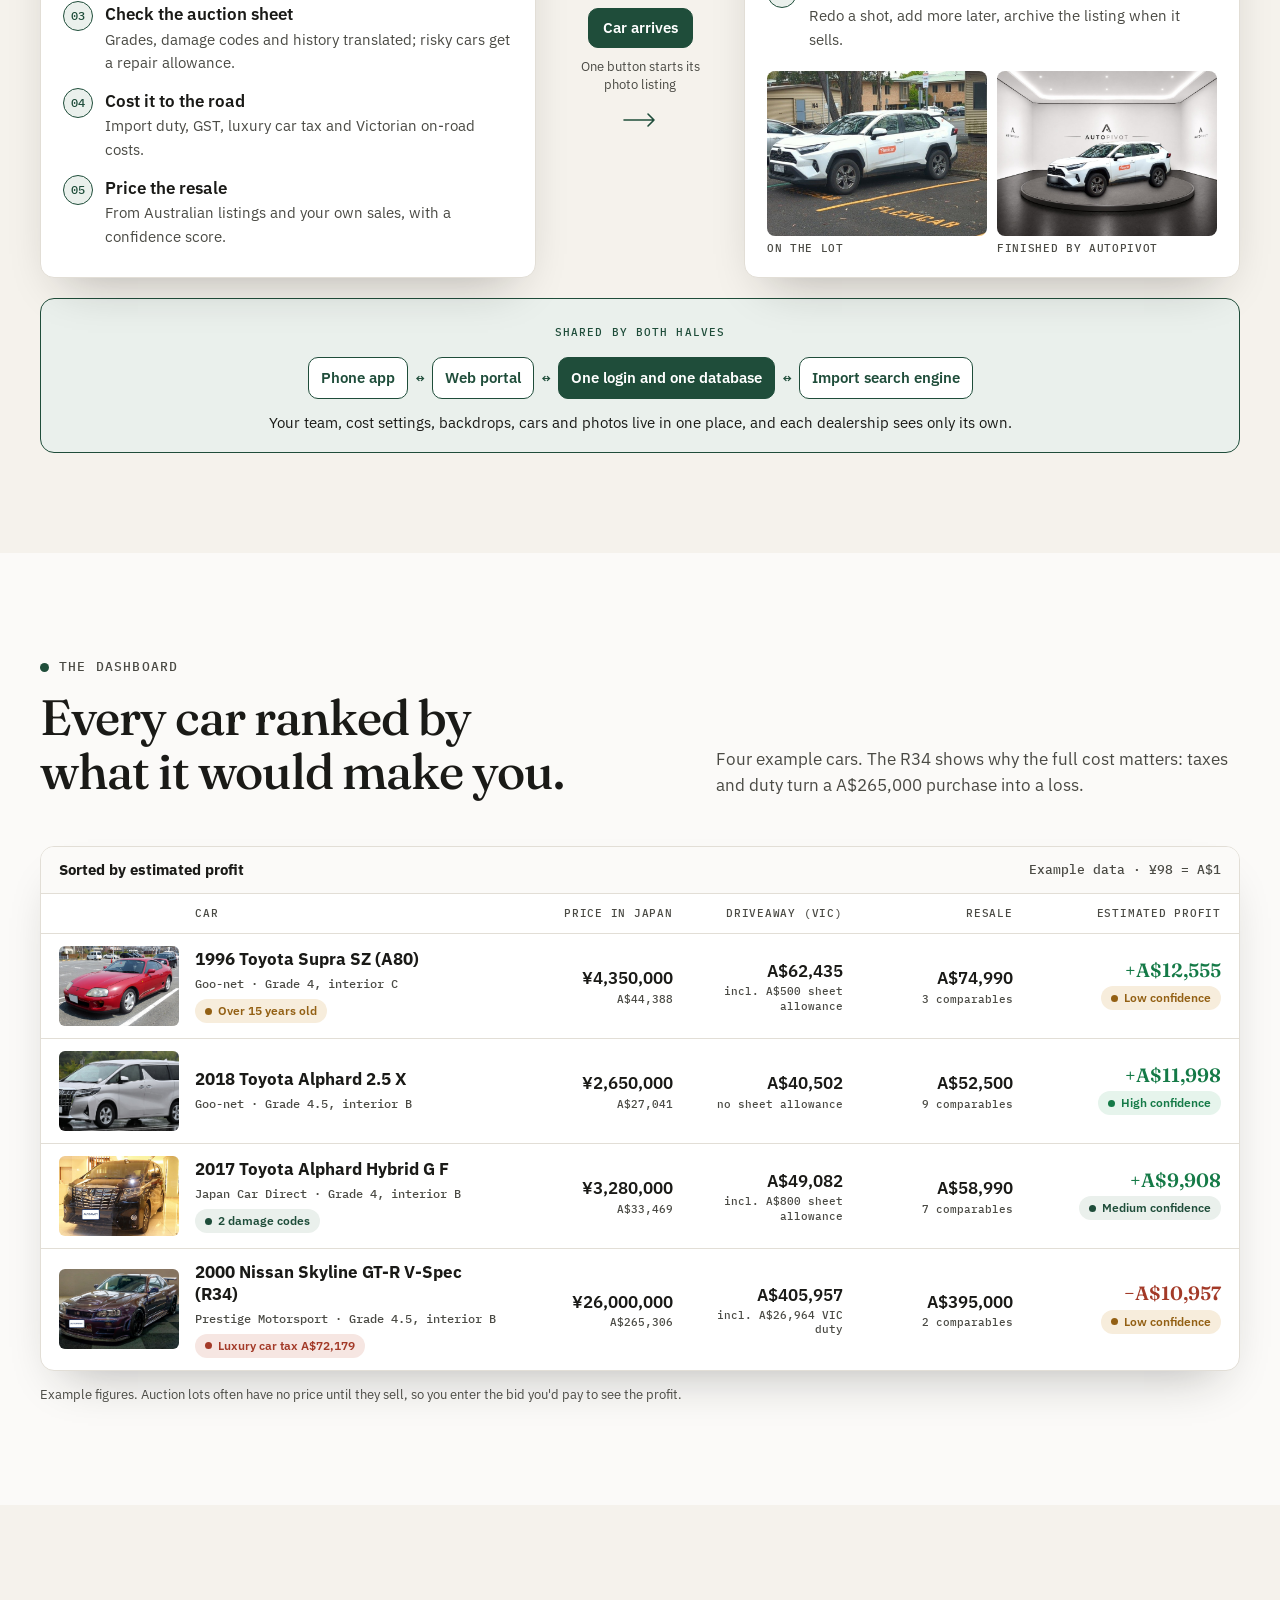
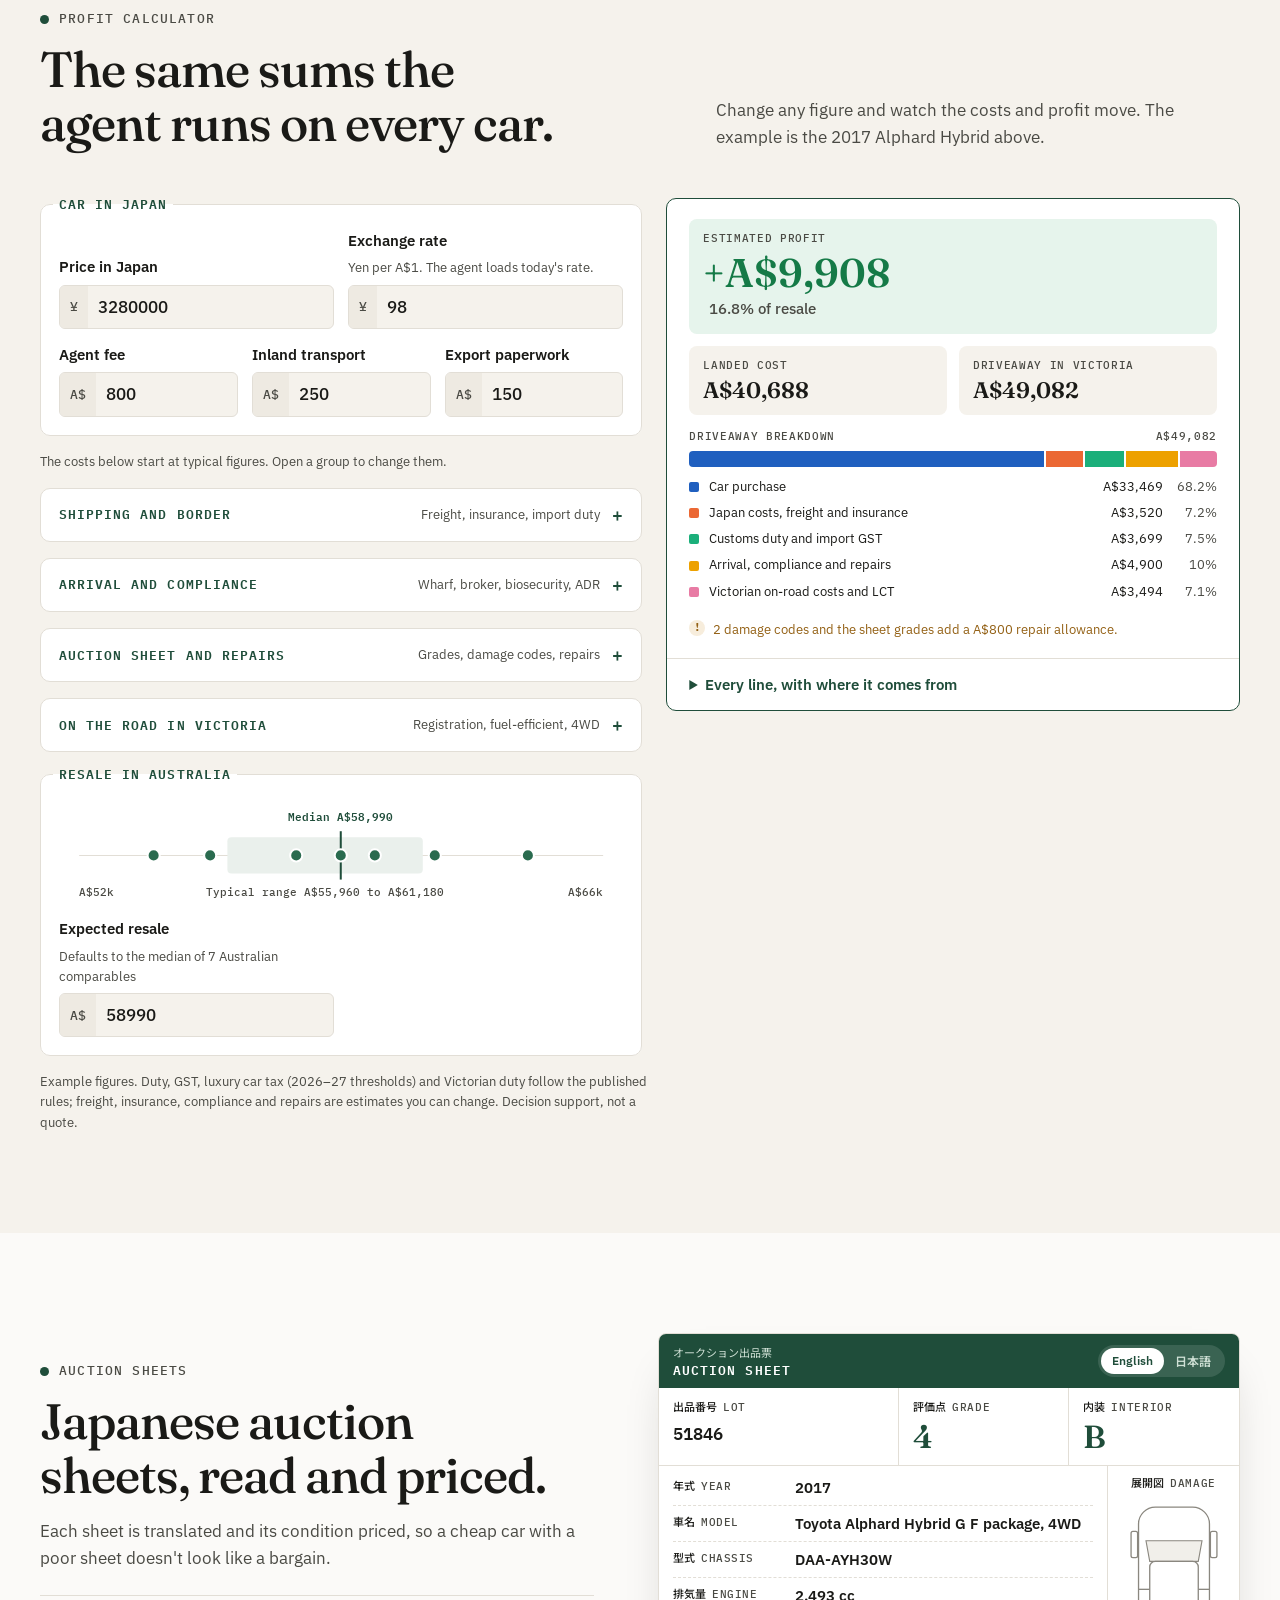
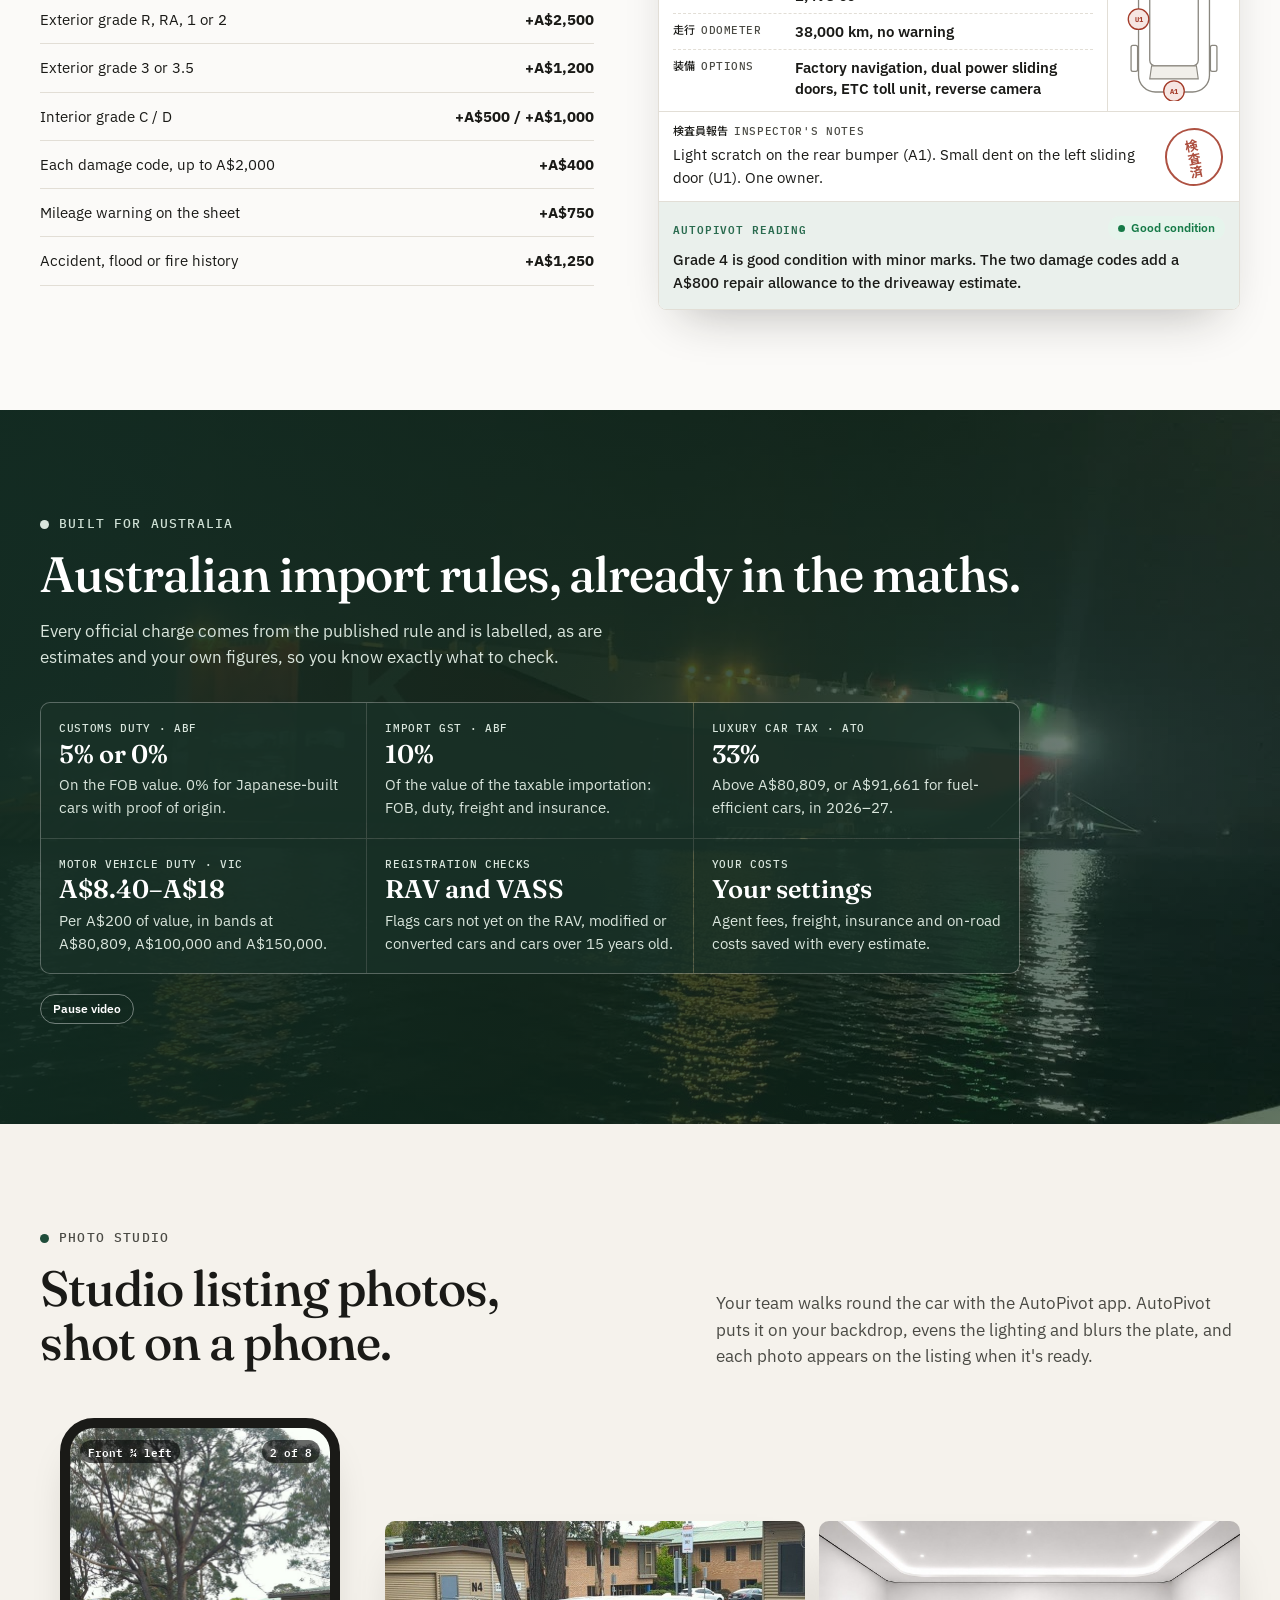
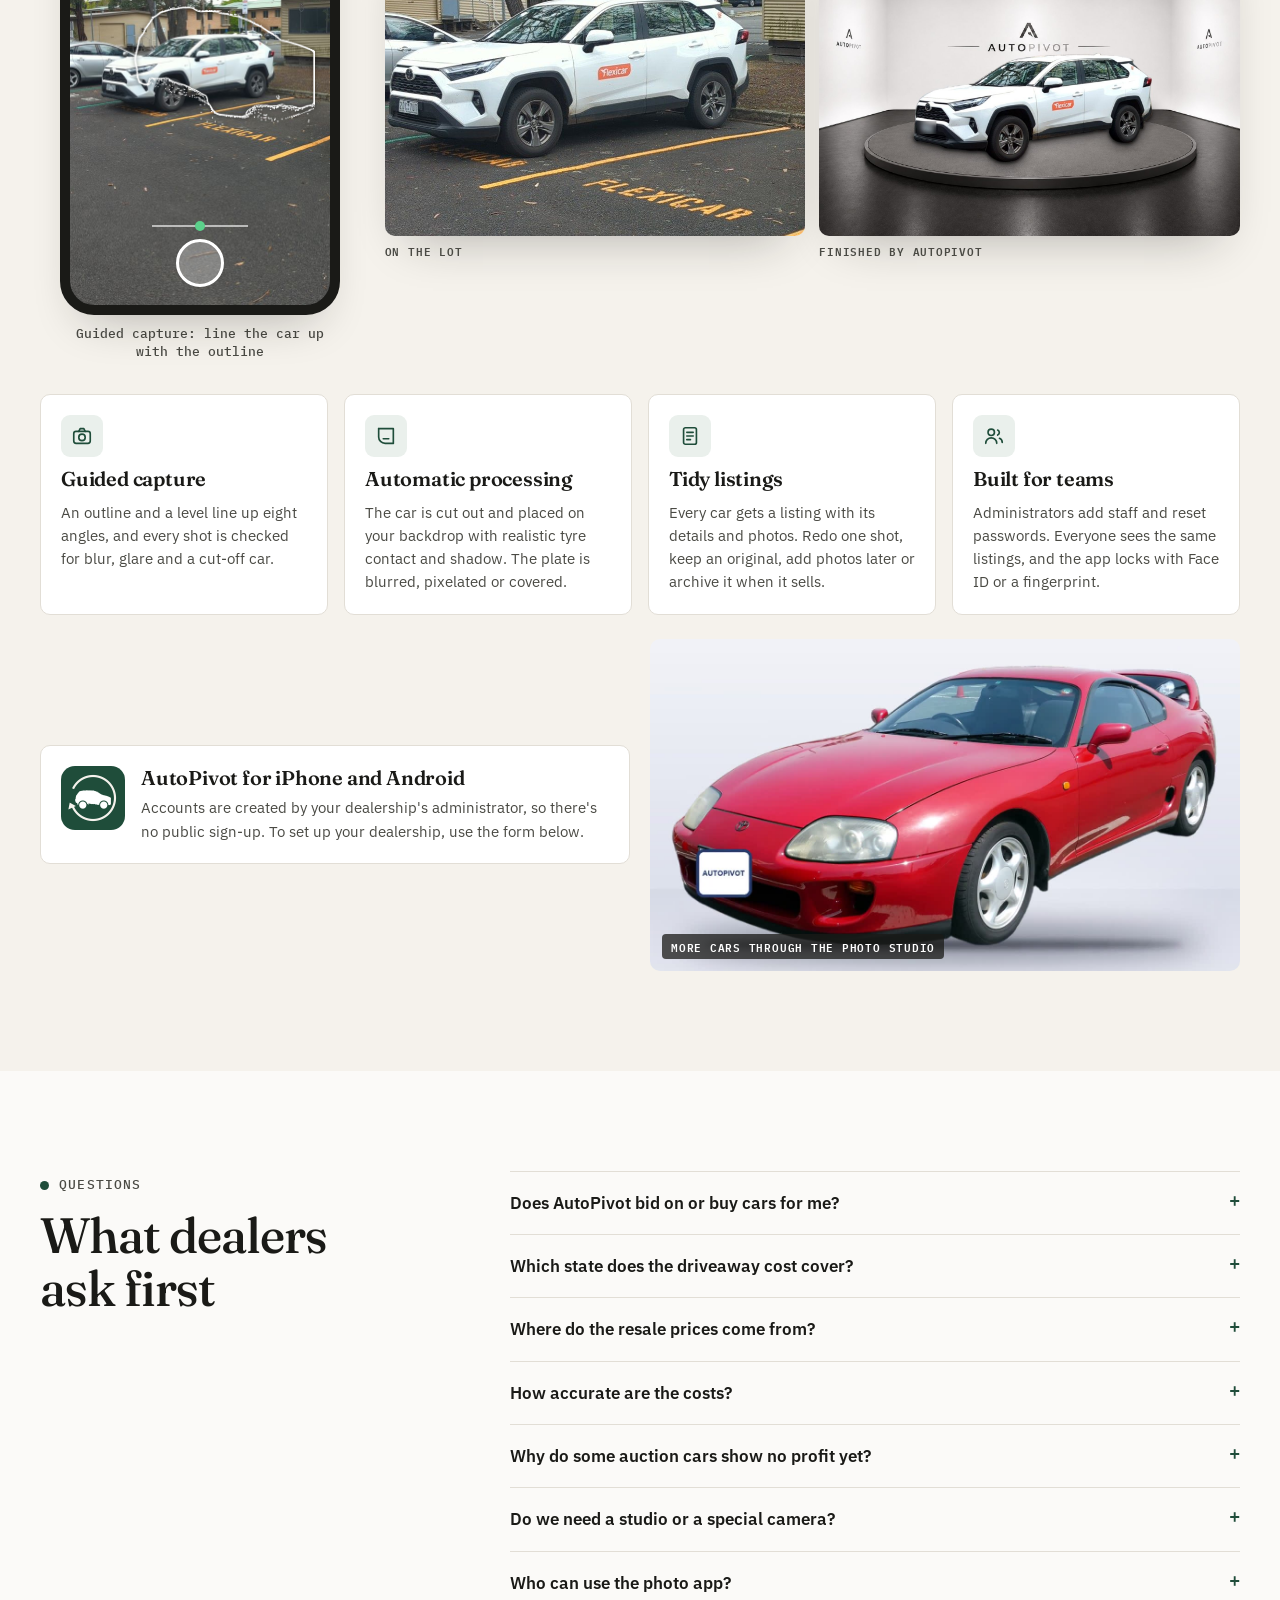
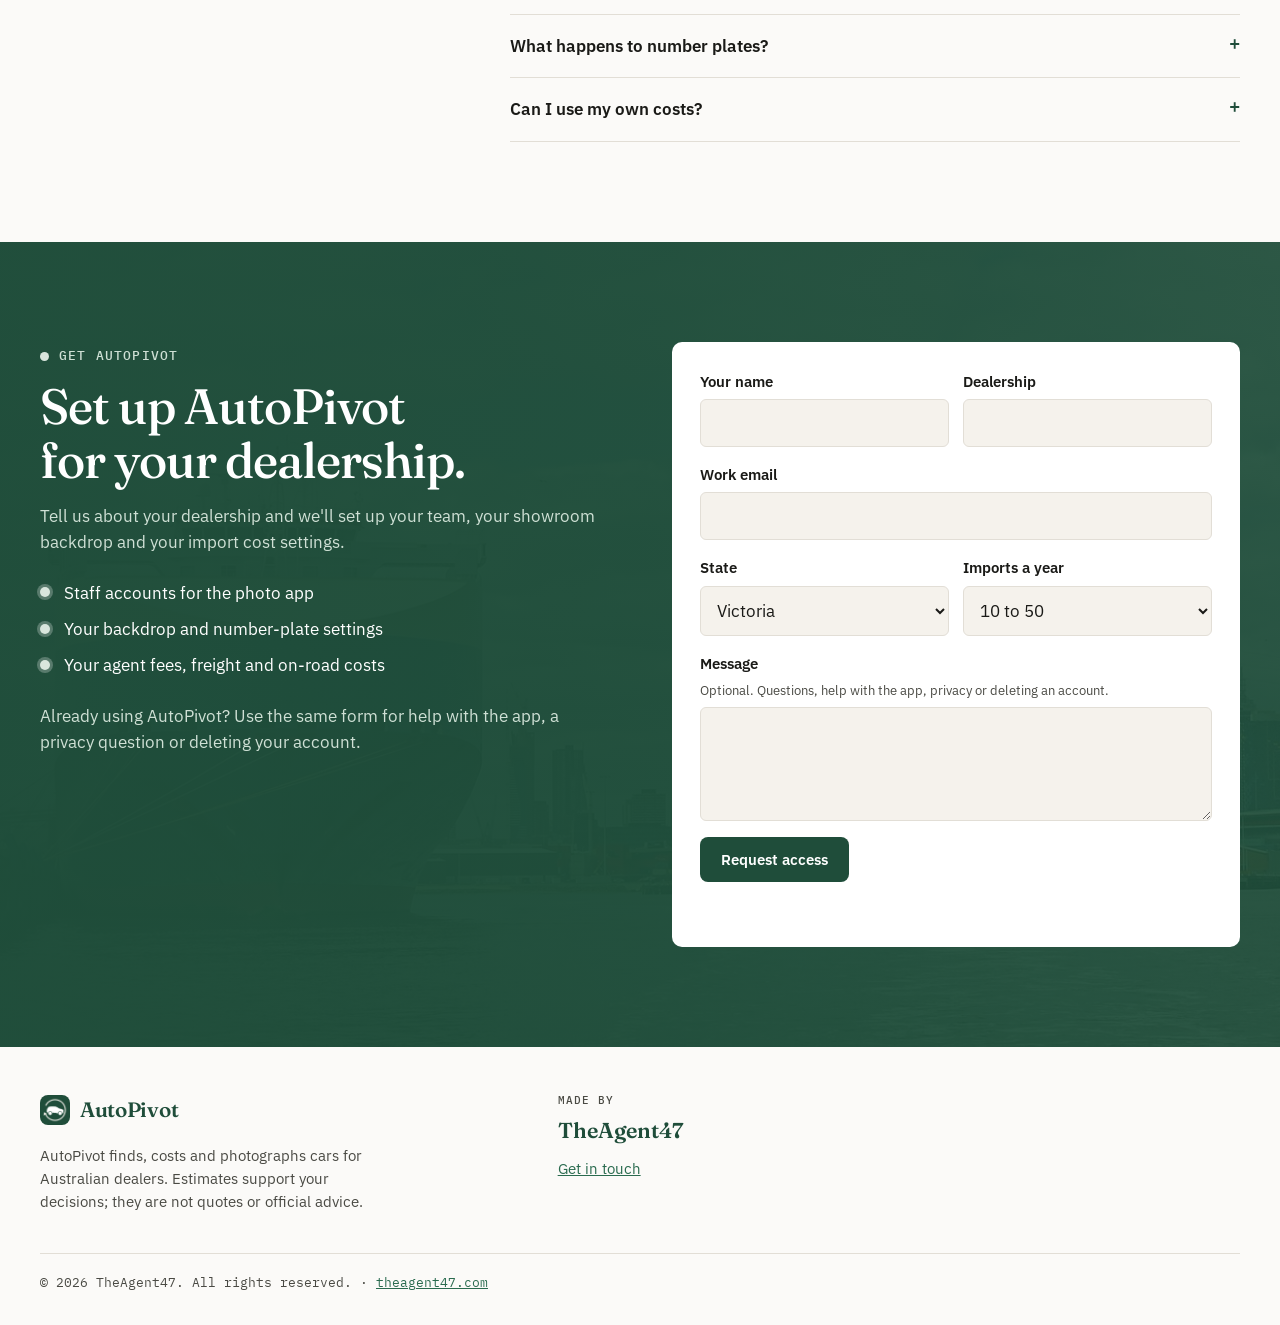
==== commit 1337cc1f: "Add an optional message box to the sign-up form People who already use AutoPivot can now write a hel" ====
--- a/index.html
+++ b/index.html
@@ -393,8 +393,9 @@
 .demo-points li { display: grid; grid-template-columns: 14px minmax(0, 1fr); gap: 10px; }
 .demo-points li::before { content: ""; width: 10px; height: 10px; margin-top: .45em; border-radius: 50%; background: var(--sun); box-shadow: 0 0 0 3px rgba(255, 255, 255, .25); }
 .form { background: var(--card); color: var(--ink); border-radius: var(--radius); padding: clamp(20px, 3vw, 28px); display: grid; gap: 16px; }
-.form .f input, .form .f select { font: 400 var(--s-md)/1.3 var(--f-body); padding: 12px; border: 1px solid var(--line); border-radius: 6px; background: var(--paper); color: var(--ink); width: 100%; min-width: 0; }
-.form .f input:focus-visible, .form .f select:focus-visible { outline-offset: 0; border-color: var(--primary-2); }
+.form .f input, .form .f select, .form .f textarea { font: 400 var(--s-md)/1.3 var(--f-body); padding: 12px; border: 1px solid var(--line); border-radius: 6px; background: var(--paper); color: var(--ink); width: 100%; min-width: 0; }
+.form .f textarea { min-height: 104px; resize: vertical; }
+.form .f input:focus-visible, .form .f select:focus-visible, .form .f textarea:focus-visible { outline-offset: 0; border-color: var(--primary-2); }
 .form .btn { justify-self: start; }
 .form-status { margin: 0; min-height: 1.4em; font-size: var(--s-sm); color: var(--muted); }
 
@@ -1096,6 +1097,7 @@
           <li>Your backdrop and number-plate settings</li>
           <li>Your agent fees, freight and on-road costs</li>
         </ul>
+        <p class="sec-intro" style="margin-top: 24px">Already using AutoPivot? Use the same form for help with the app, a privacy question or deleting your account.</p>
       </div>
       <form class="form" id="join-form" novalidate>
         <div class="grid-2">
@@ -1121,6 +1123,9 @@
             </select>
           </label>
         </div>
+        <label class="f" for="j-message">Message <small>Optional. Questions, help with the app, privacy or deleting an account.</small>
+          <textarea id="j-message" name="message" rows="4" maxlength="2000"></textarea>
+        </label>
         <input class="trap" type="checkbox" name="botcheck" tabindex="-1" autocomplete="off" aria-hidden="true">
         <button class="btn btn-accent" type="submit">Request access</button>
         <p class="form-status" id="form-status" role="status"></p>
@@ -1316,10 +1321,10 @@
     dot.addEventListener("click", () => { $("c-resale").value = dot.dataset.p; calc(); });
   });
 
-  // Early access form (not connected to a backend yet)
+  // Sign-up and contact form
   // Public by design: Web3Forms access keys only let this form send to the
   // inbox they were created for. https://web3forms.com
-  const WEB3FORMS_ACCESS_KEY = "WEB3FORMS_ACCESS_KEY";
+  const WEB3FORMS_ACCESS_KEY = "d2ec3b01-0031-4ebb-a1c7-e187d37bcd23";
   const form = $("join-form");
   const status = $("form-status");
   form.addEventListener("submit", (e) => {
@@ -1341,13 +1346,14 @@
       headers: { "Content-Type": "application/json", Accept: "application/json" },
       body: JSON.stringify({
         access_key: WEB3FORMS_ACCESS_KEY,
-        subject: "AutoPivot access request: " + v("j-dealer"),
+        subject: (v("j-message") ? "AutoPivot message: " : "AutoPivot access request: ") + v("j-dealer"),
         from_name: "theautopivot.com",
         name: v("j-name"),
         email: v("j-email"),
         dealership: v("j-dealer"),
         state: v("j-state"),
         imports_a_year: v("j-volume"),
+        message: v("j-message"),
         botcheck: form.elements.botcheck.checked,
       }),
     })
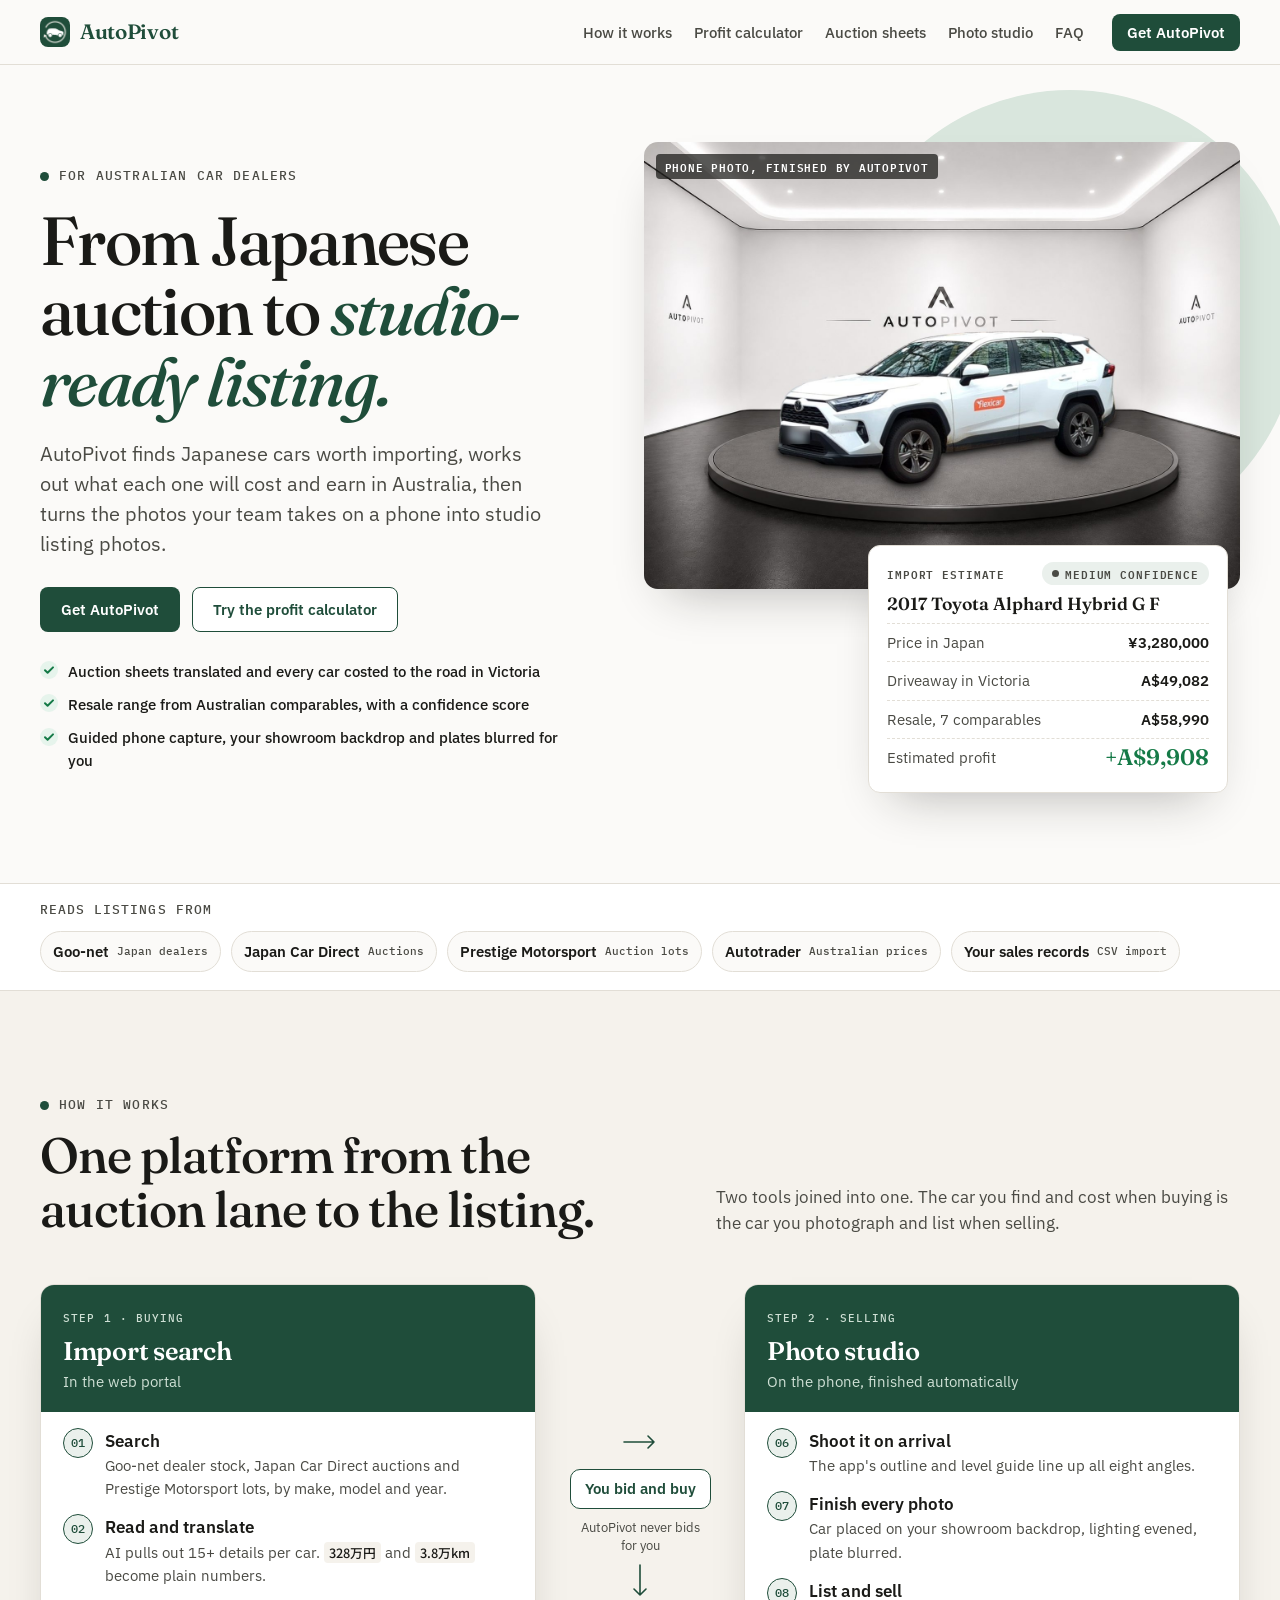
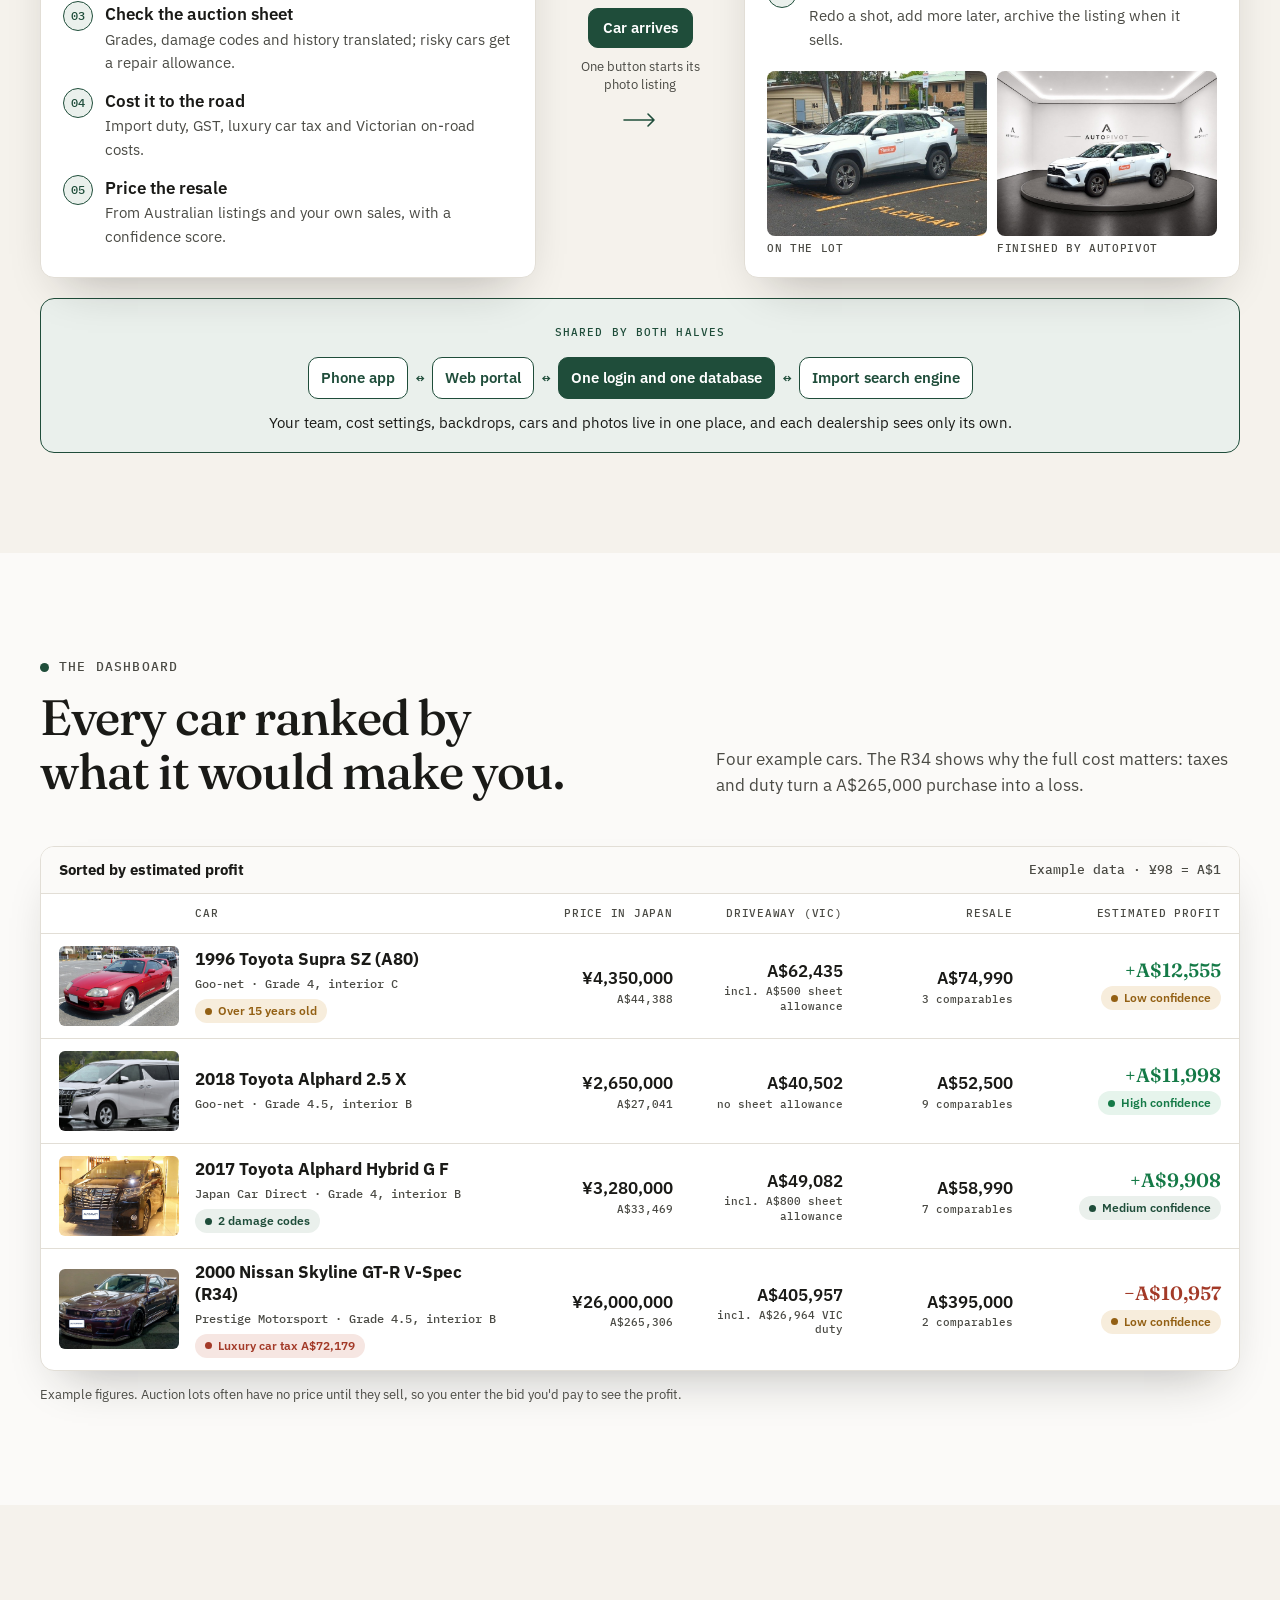
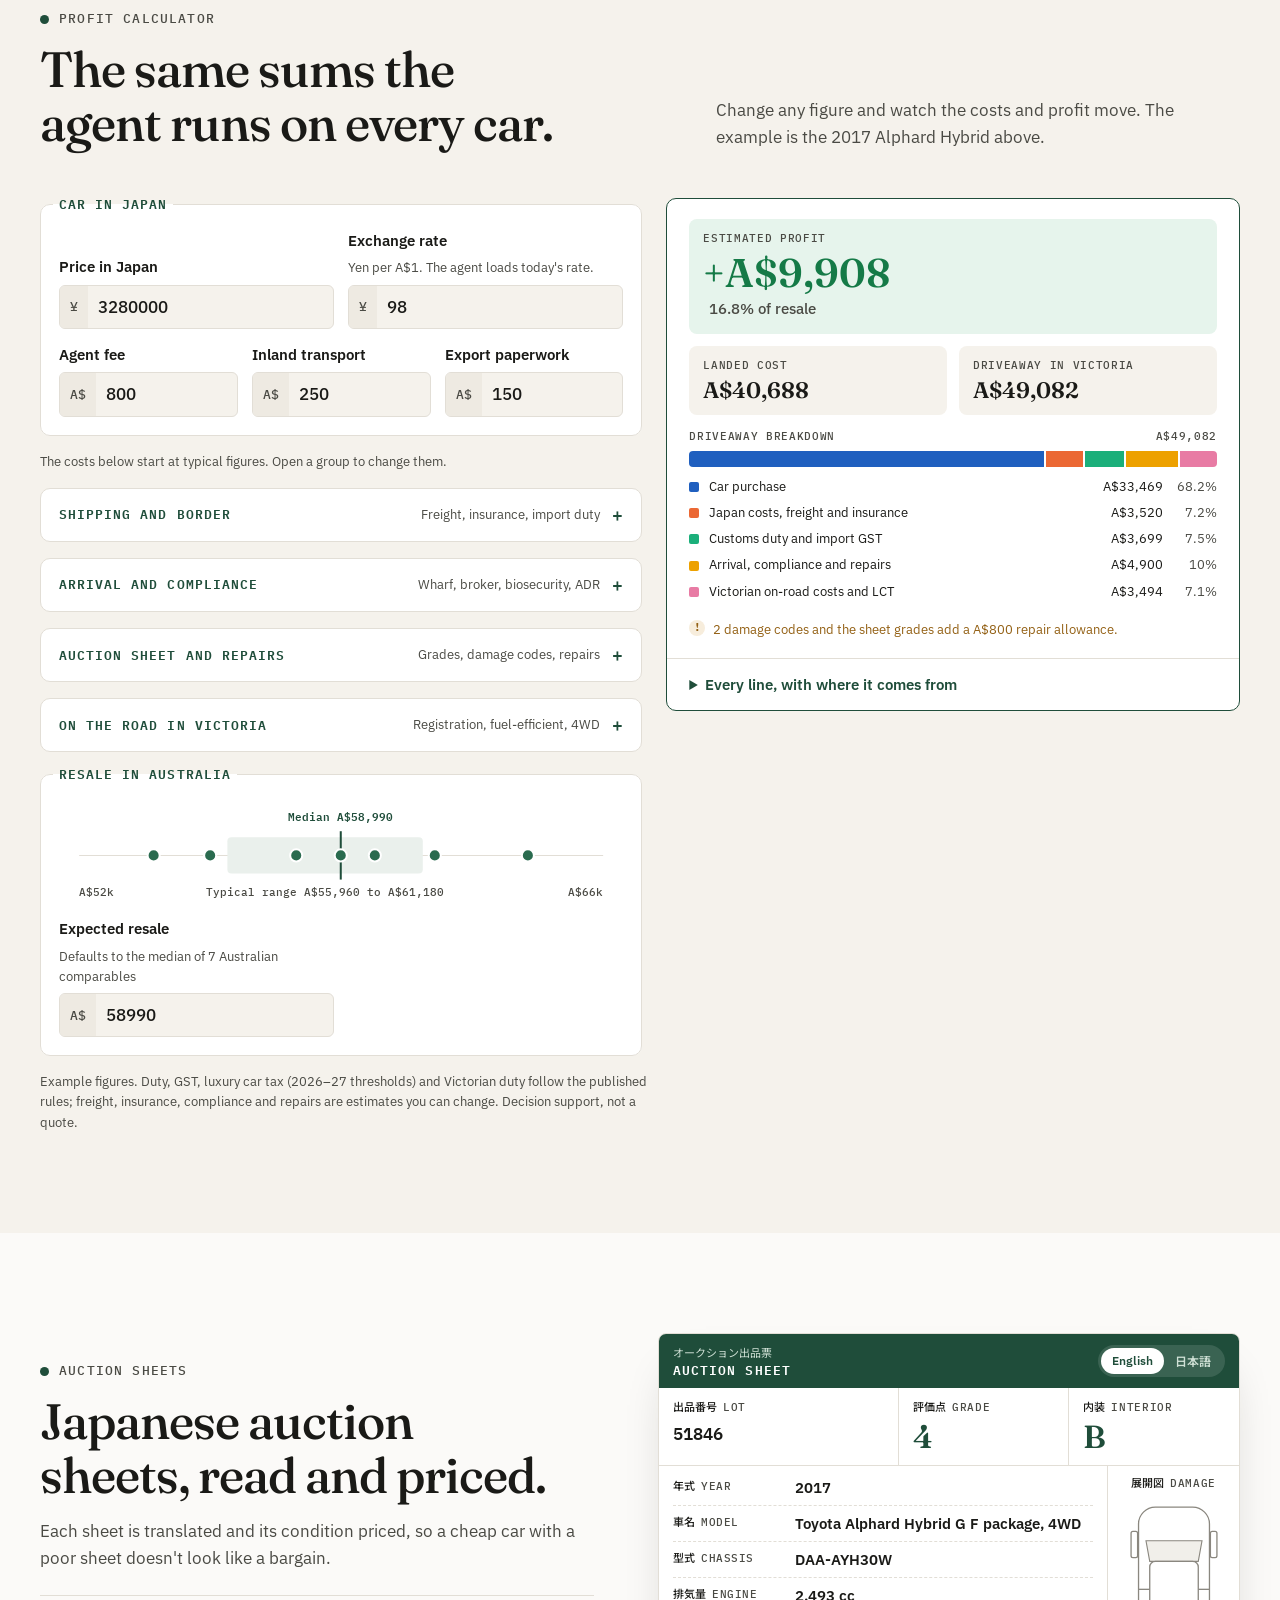
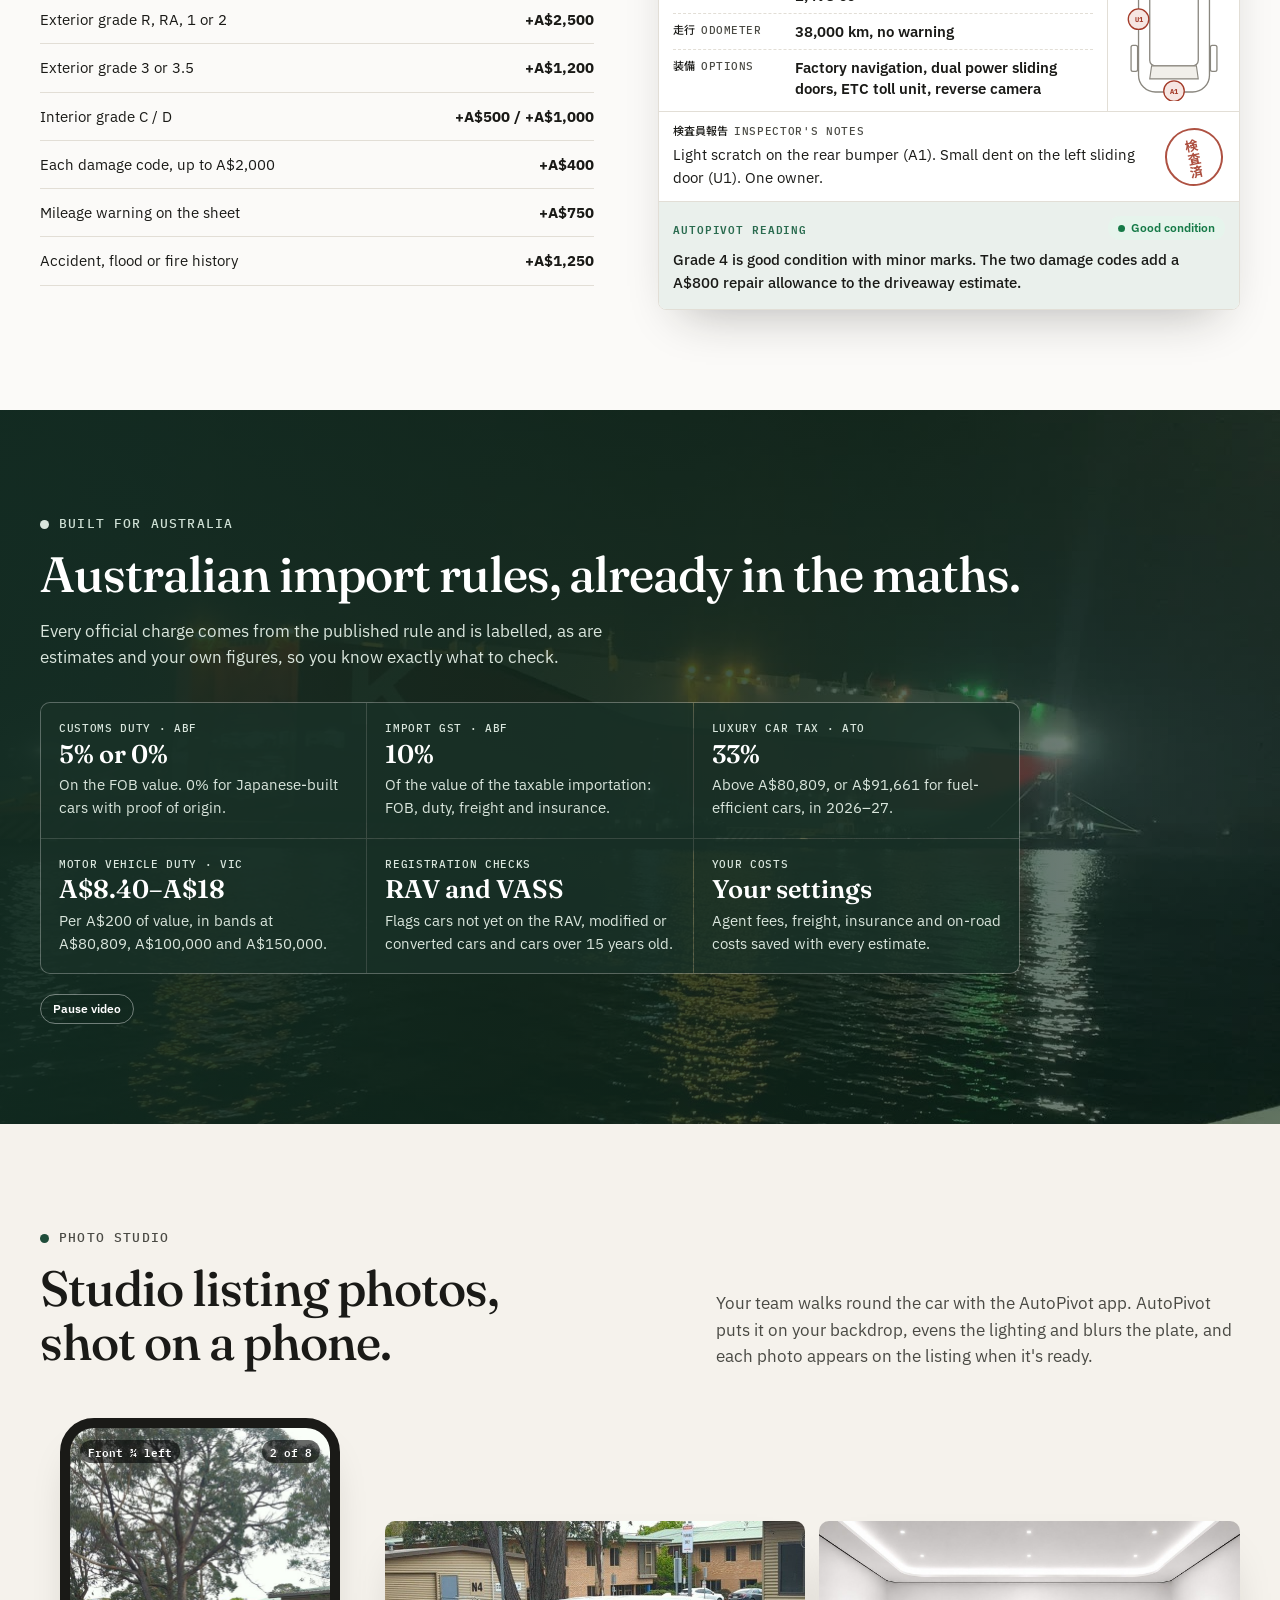
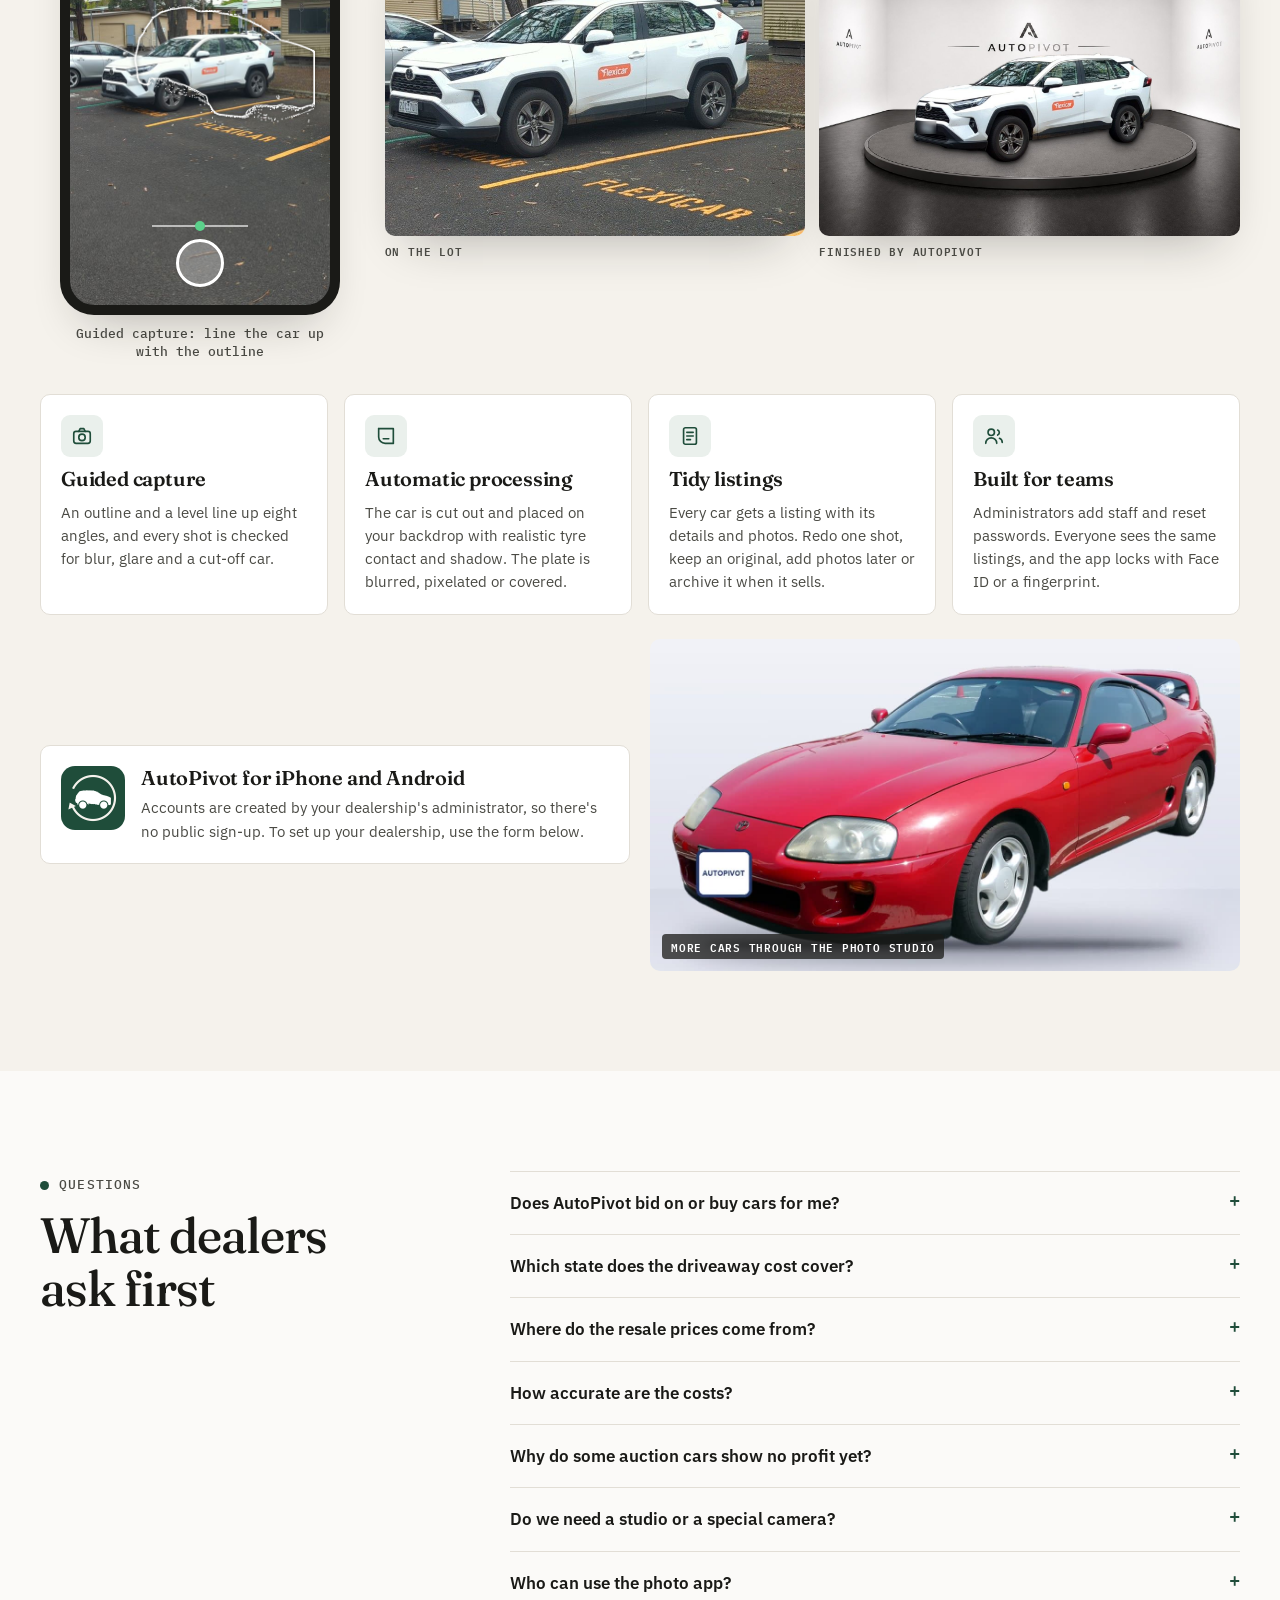
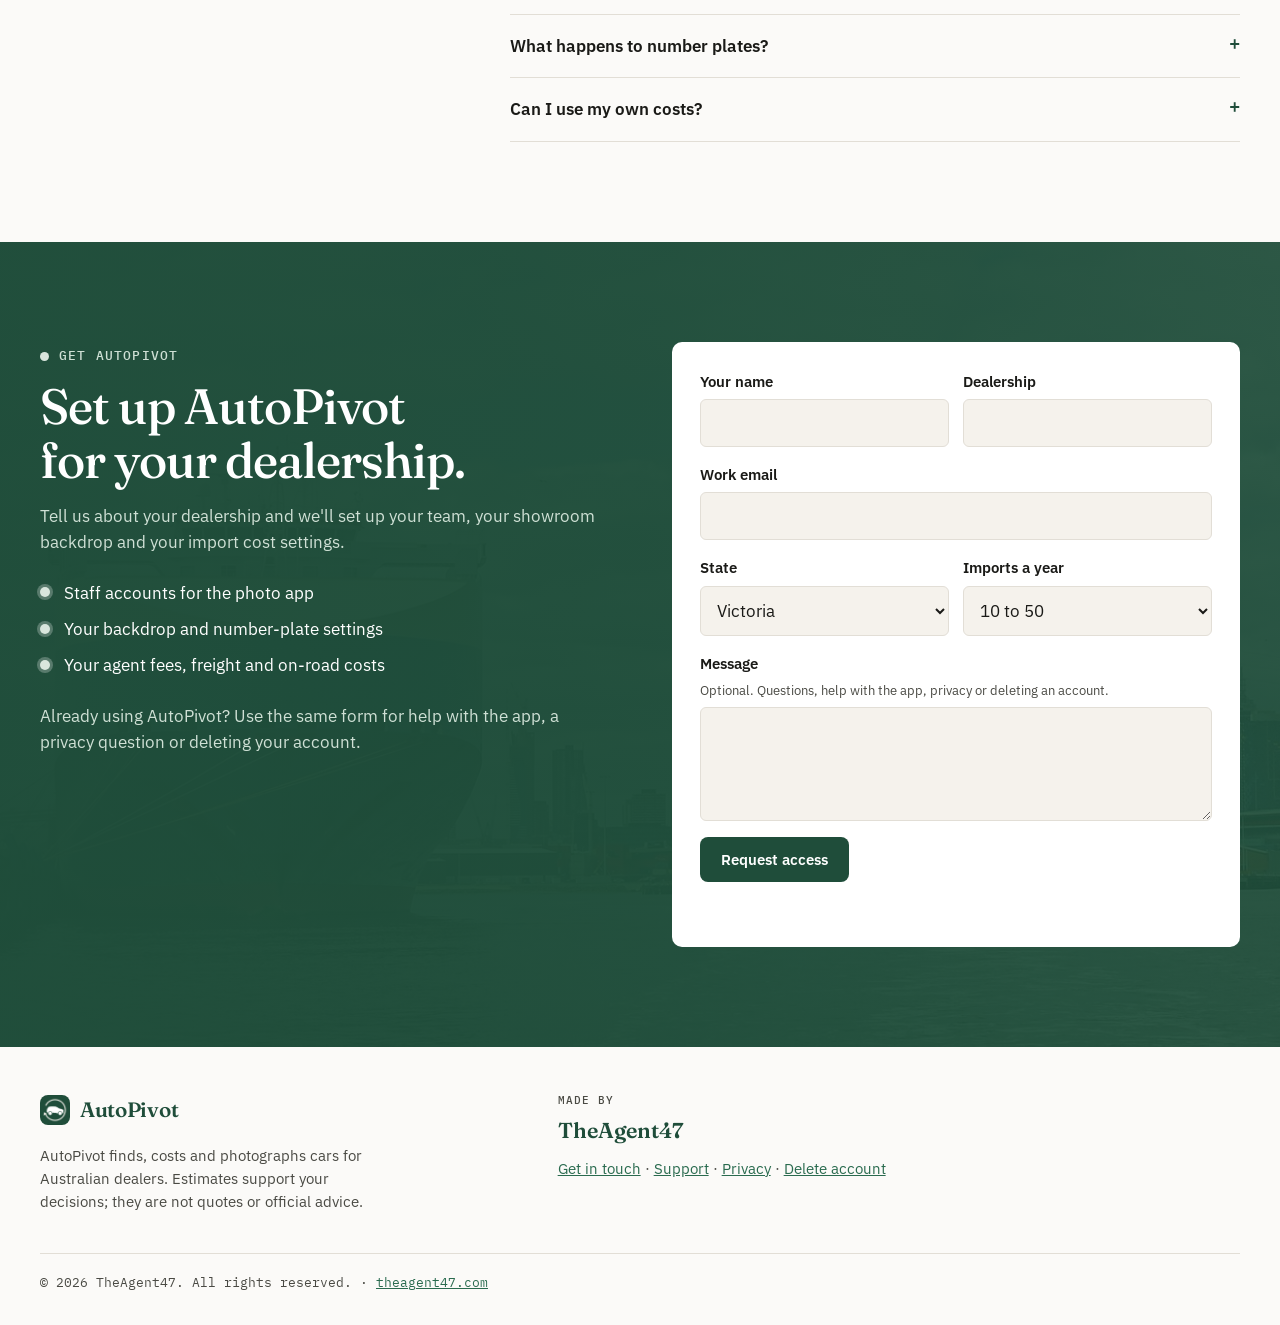
==== commit 292ade26: "Add AutoPivot's support, privacy and delete-account pages under TheAgent47 The App Store and Google " ====
--- a/index.html
+++ b/index.html
@@ -1147,7 +1147,7 @@
       <div class="foot-maker">
         <h4>Made by</h4>
         <a class="maker" href="https://theagent47.com" target="_blank" rel="noopener">TheAgent47</a>
-        <p><a href="#join">Get in touch</a></p>
+        <p><a href="#join">Get in touch</a> · <a href="support/">Support</a> · <a href="privacy/">Privacy</a> · <a href="delete-account/">Delete account</a></p>
       </div>
     </div>
     <p class="foot-base">&copy; 2026 TheAgent47. All rights reserved. · <a href="https://theagent47.com" target="_blank" rel="noopener">theagent47.com</a></p>
